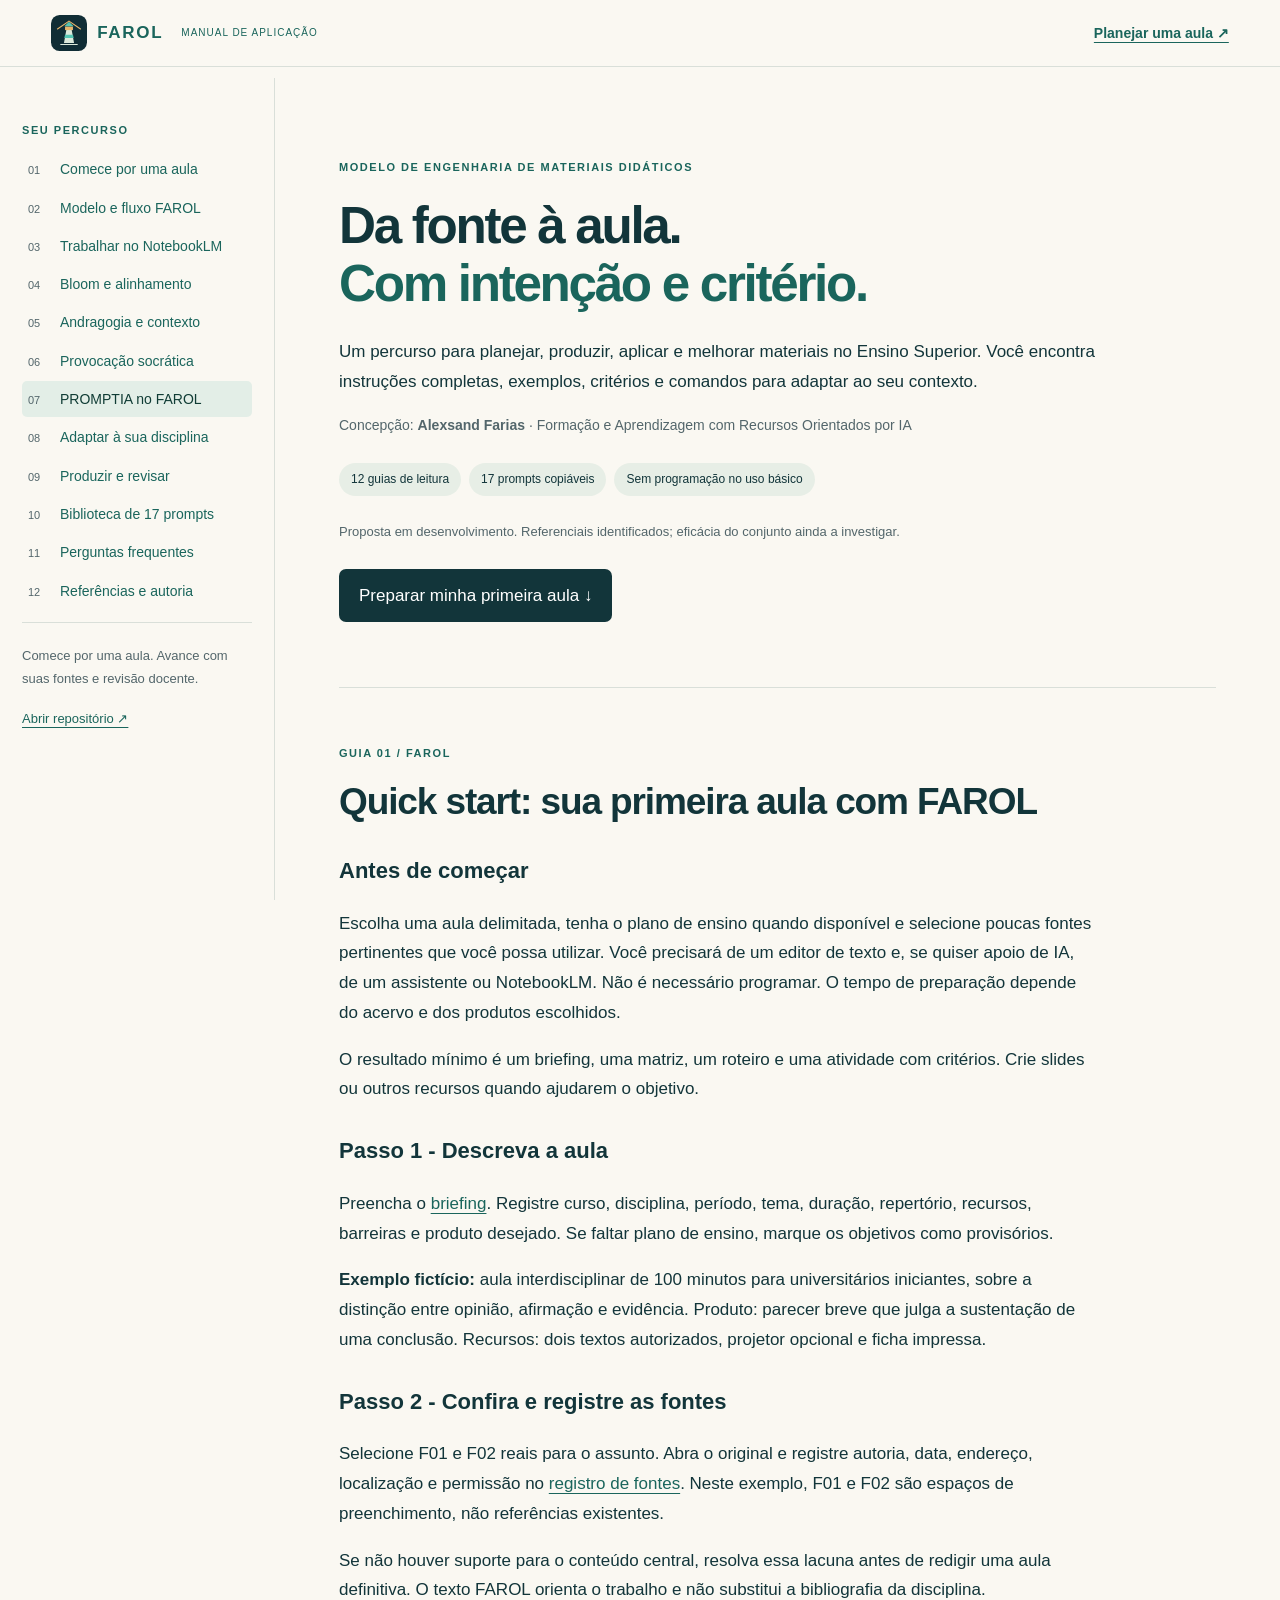
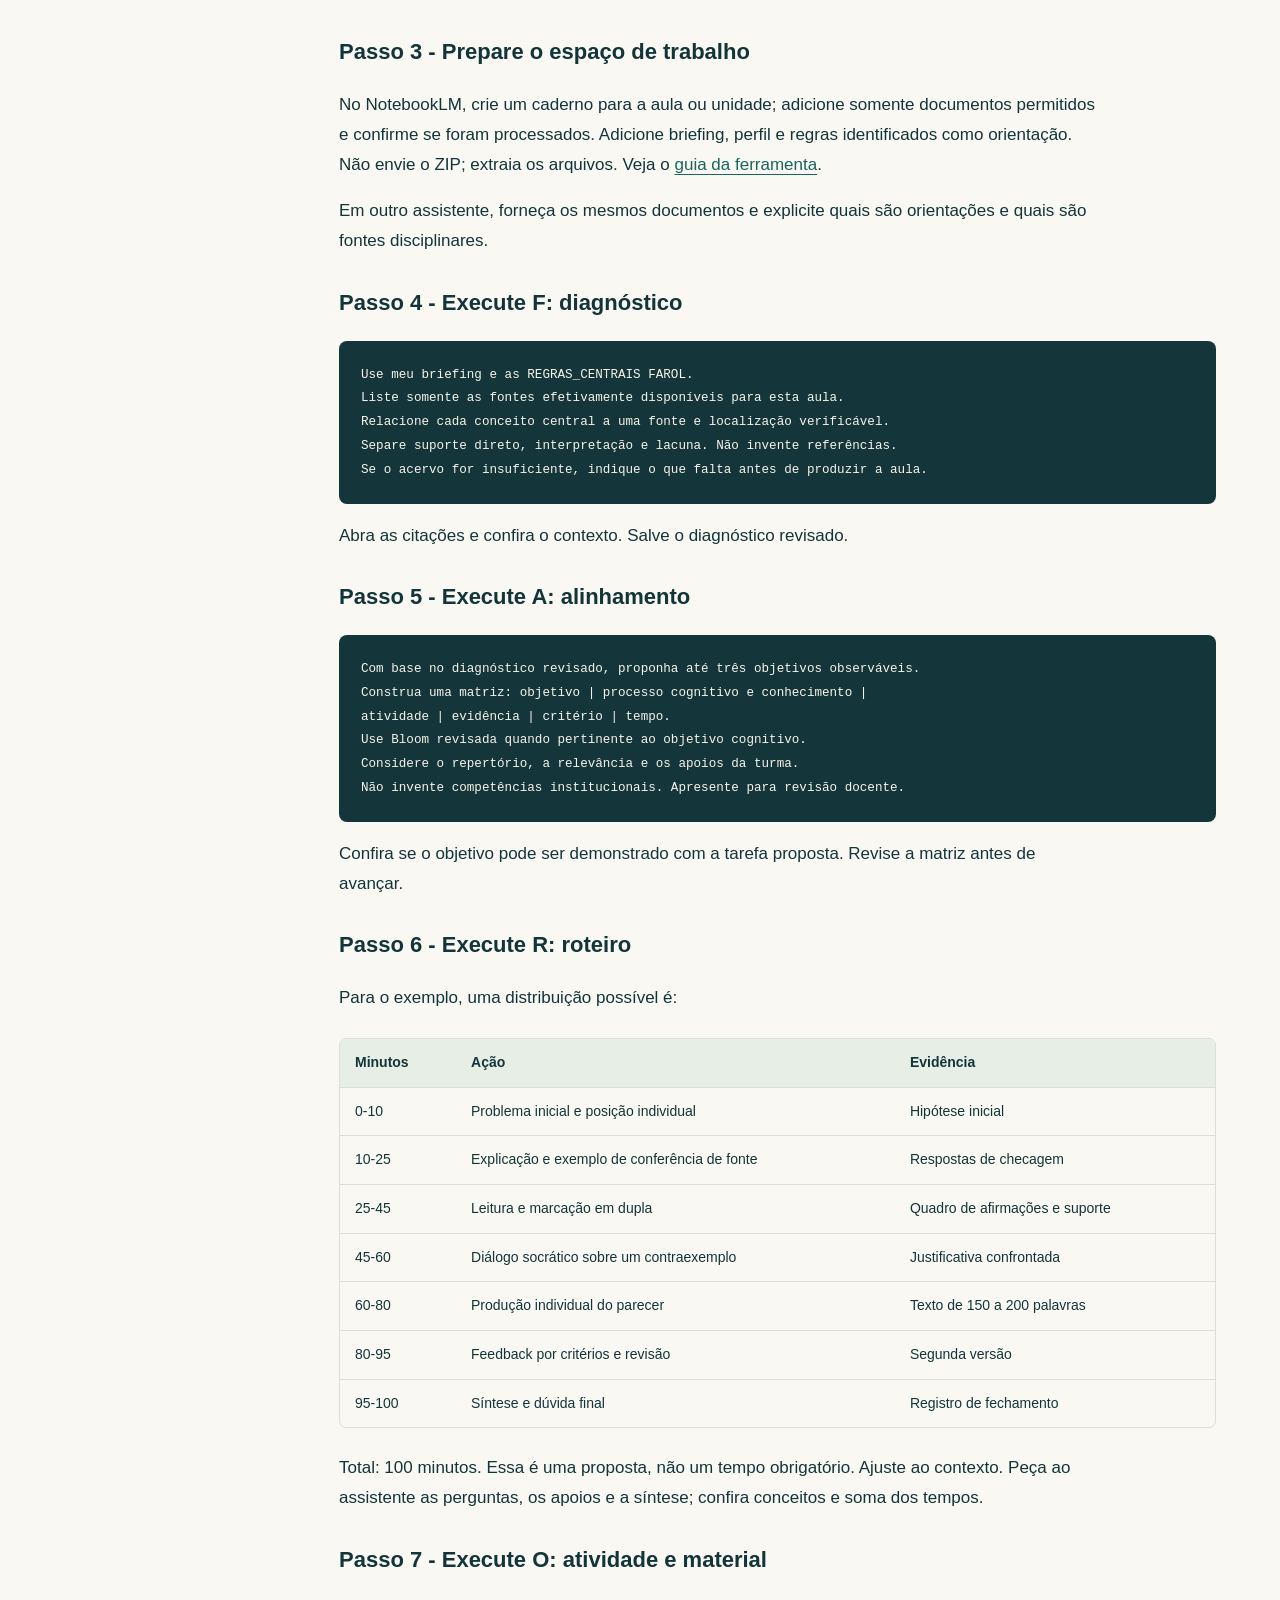
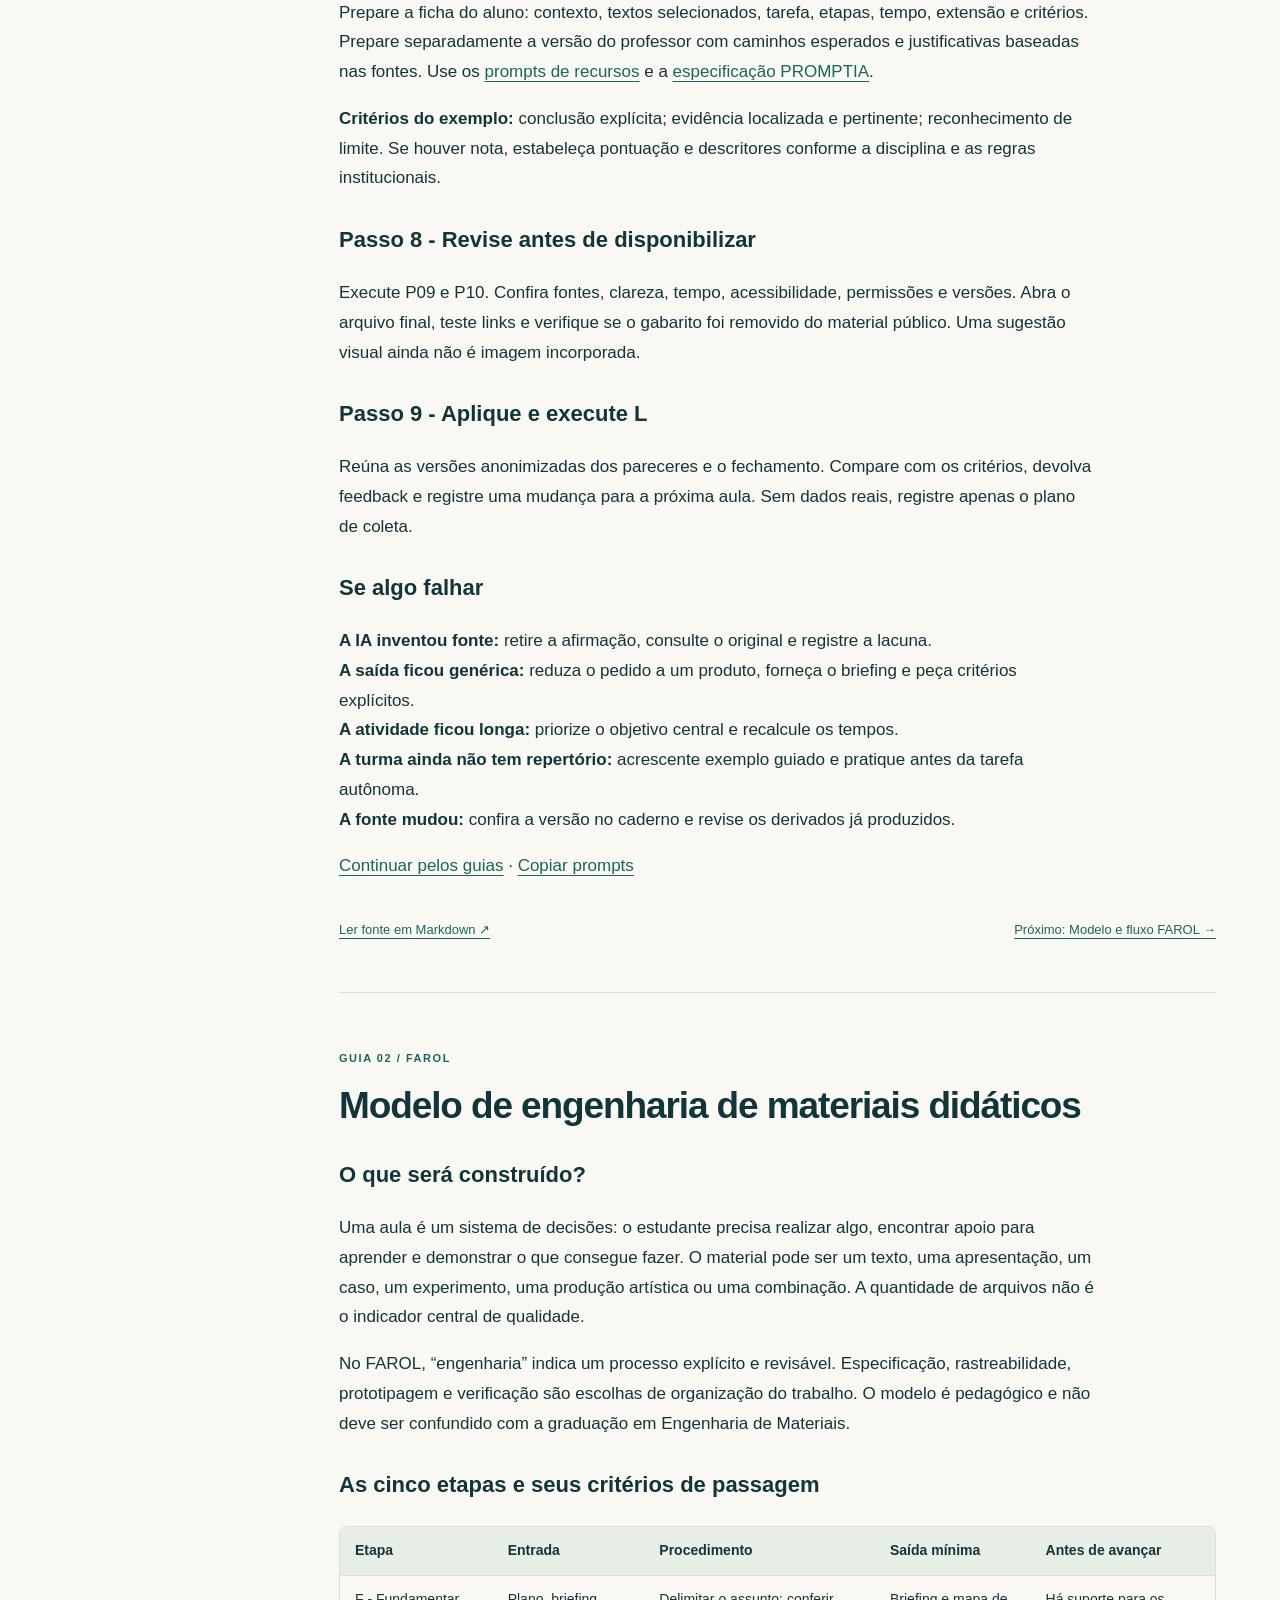
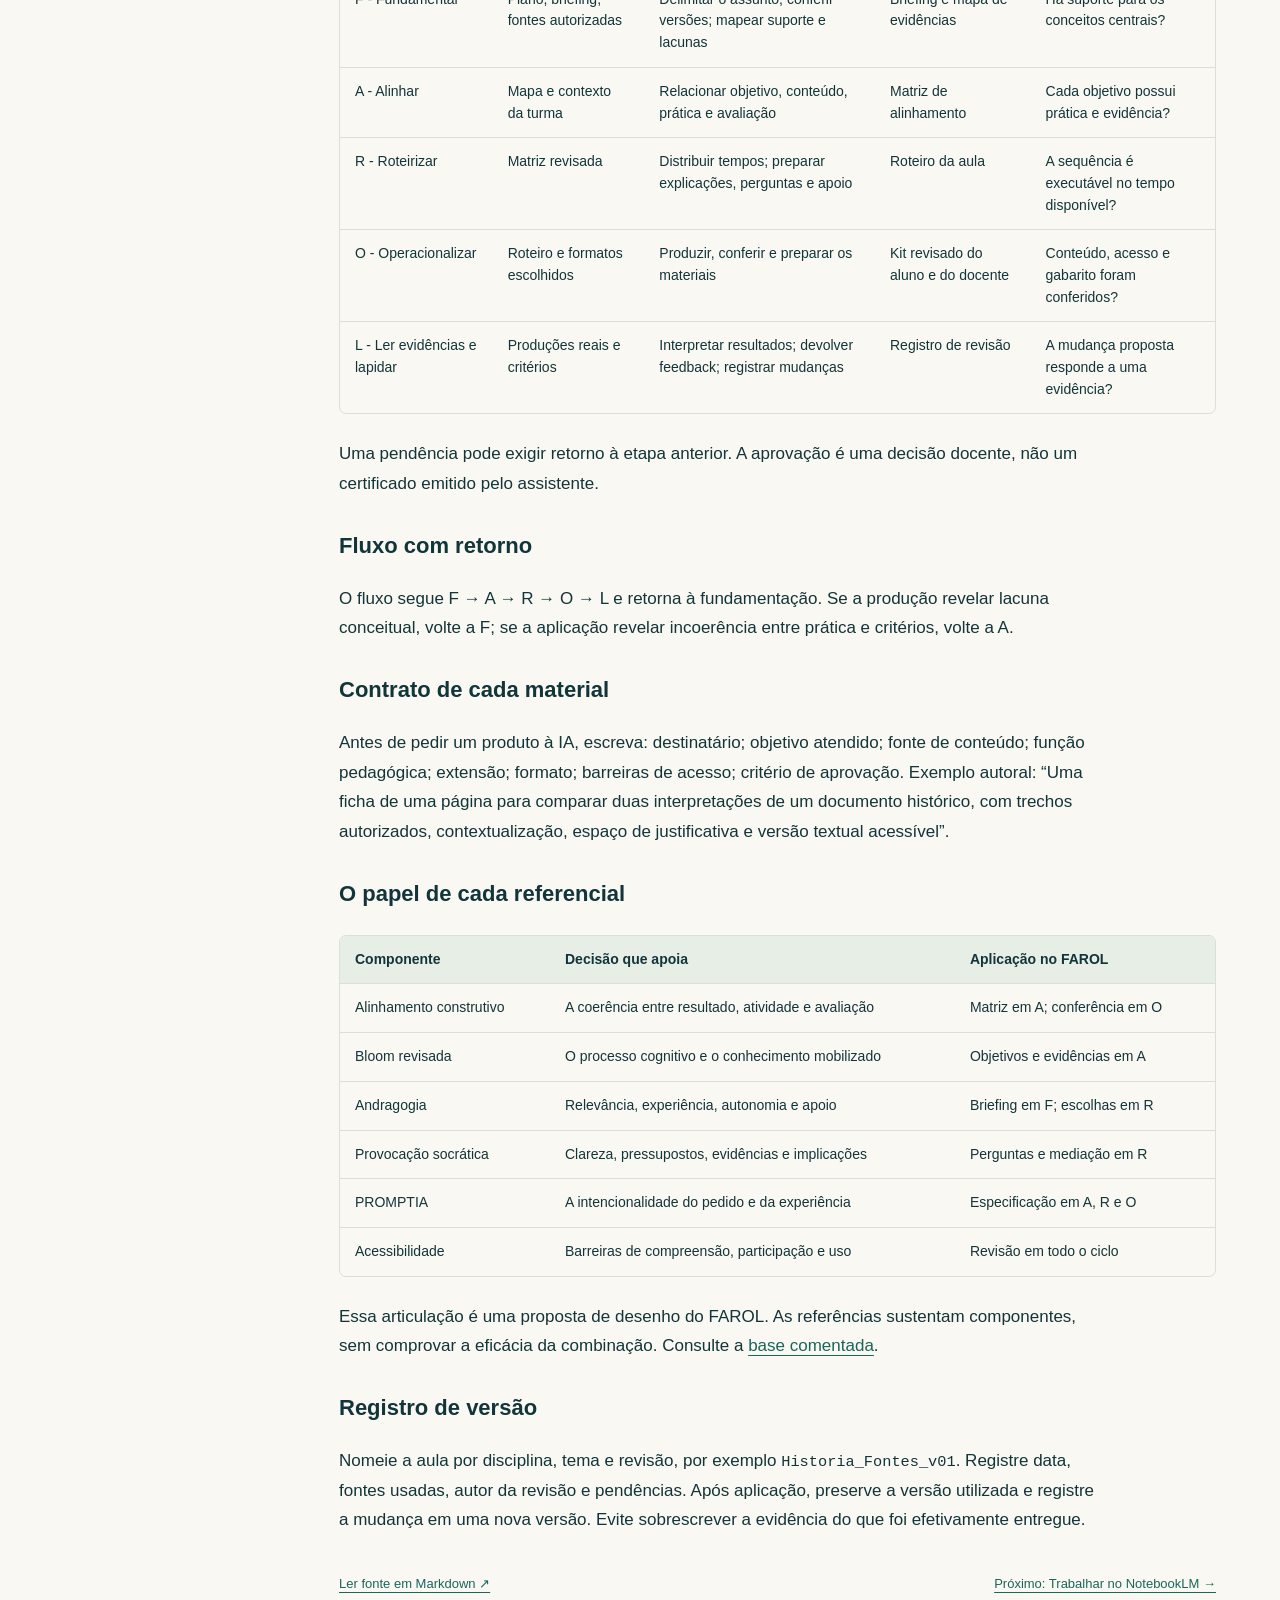
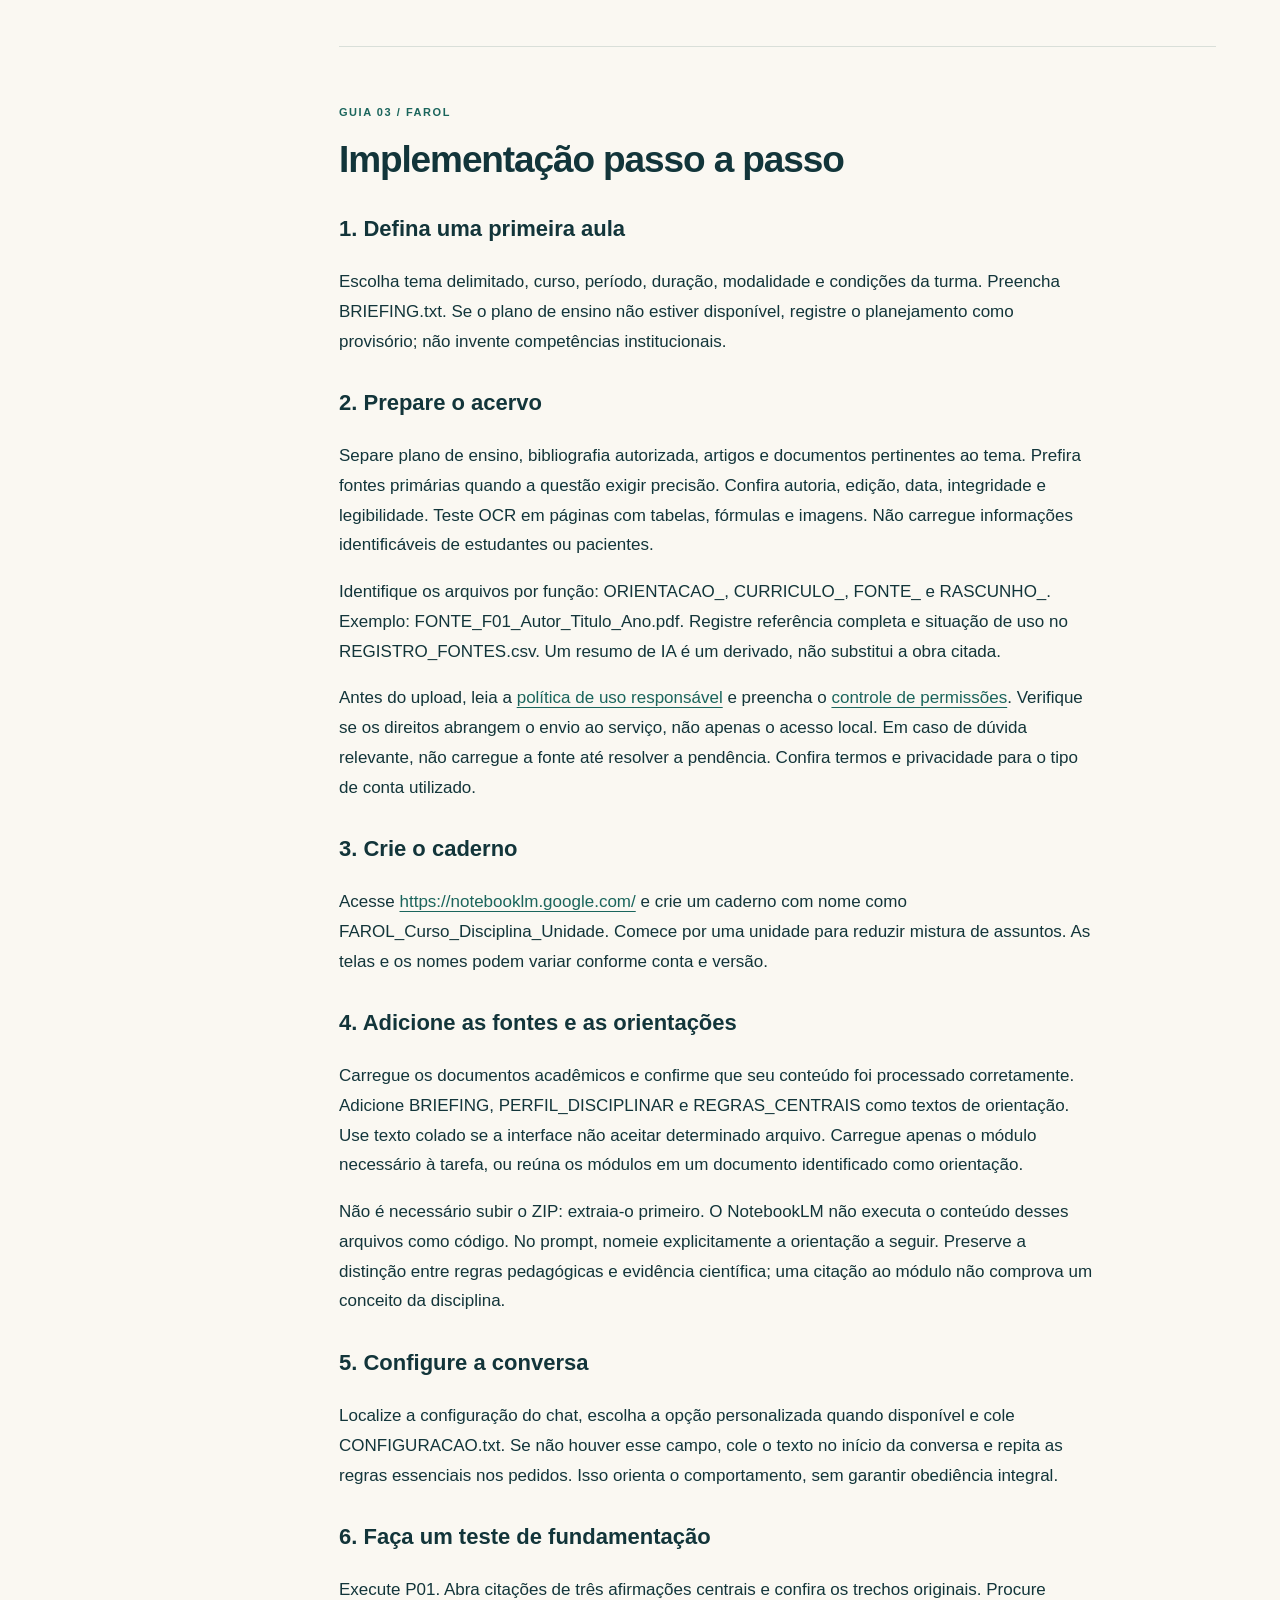
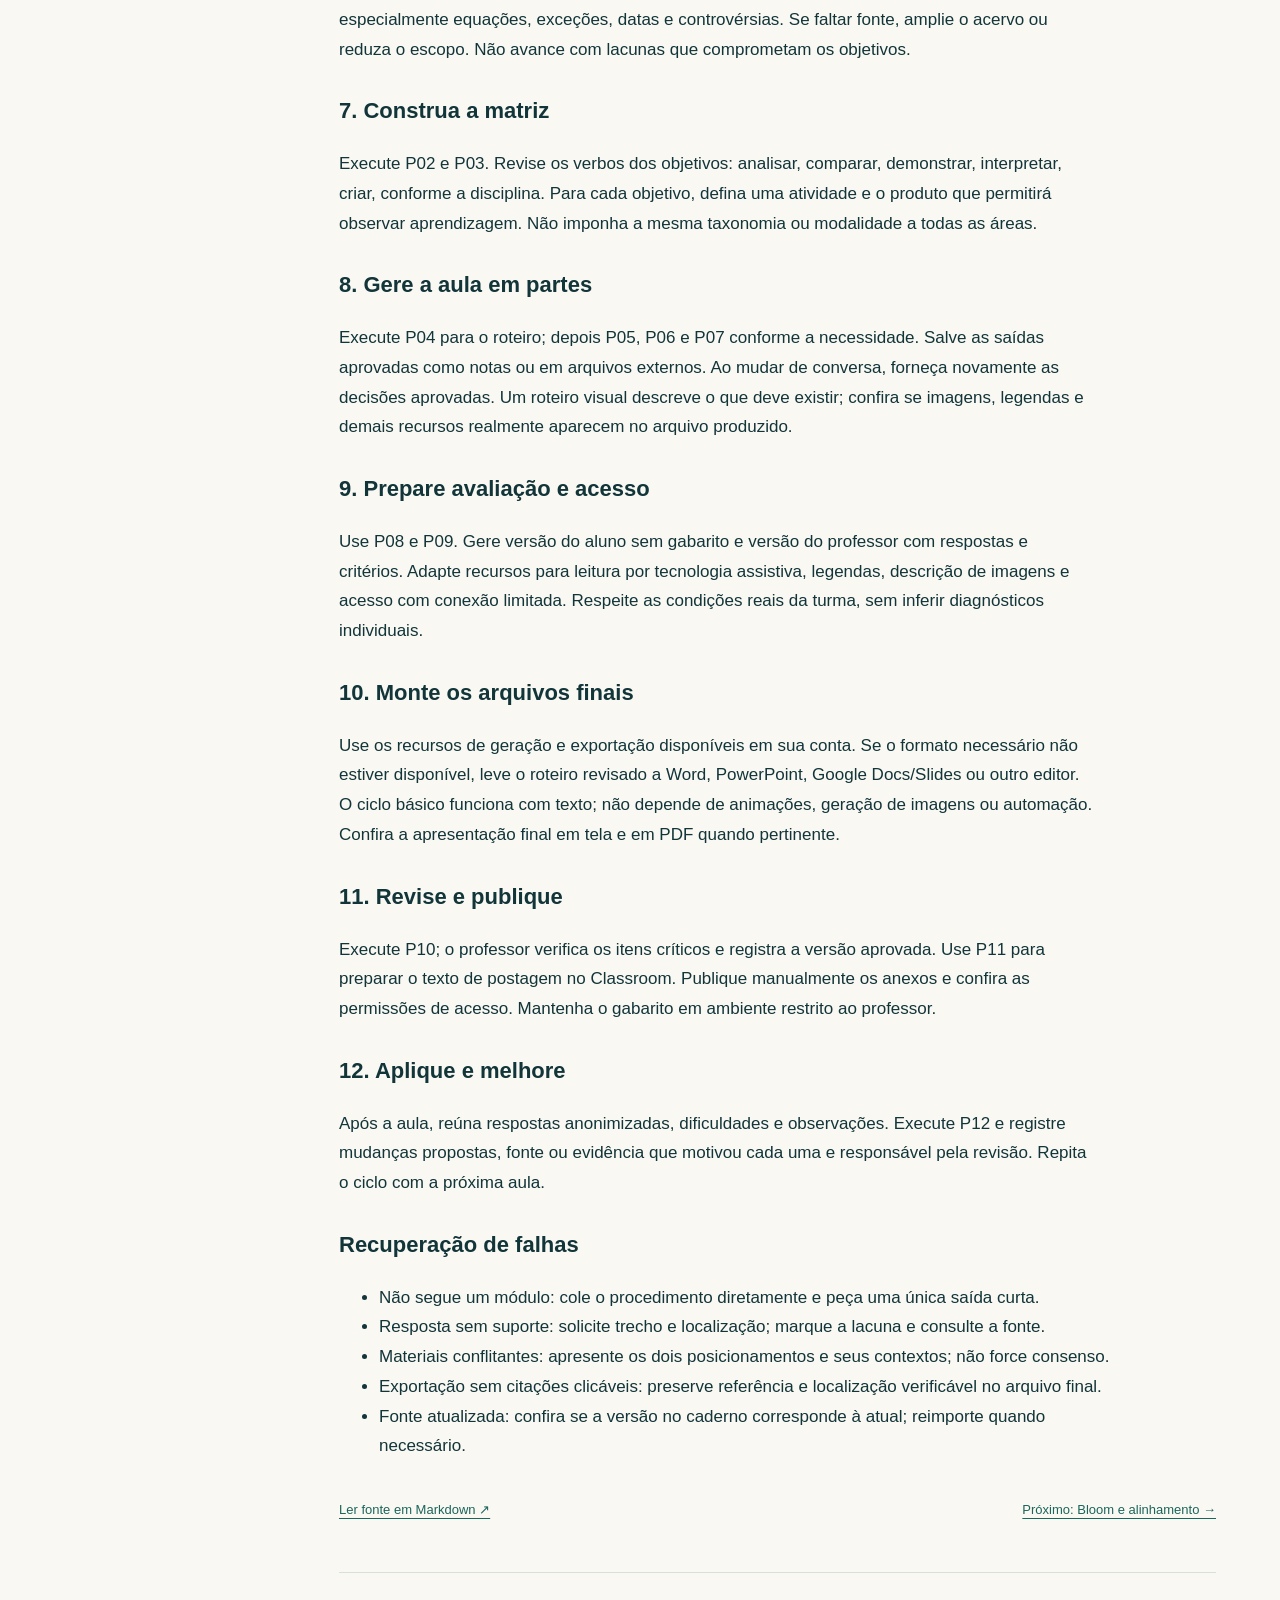
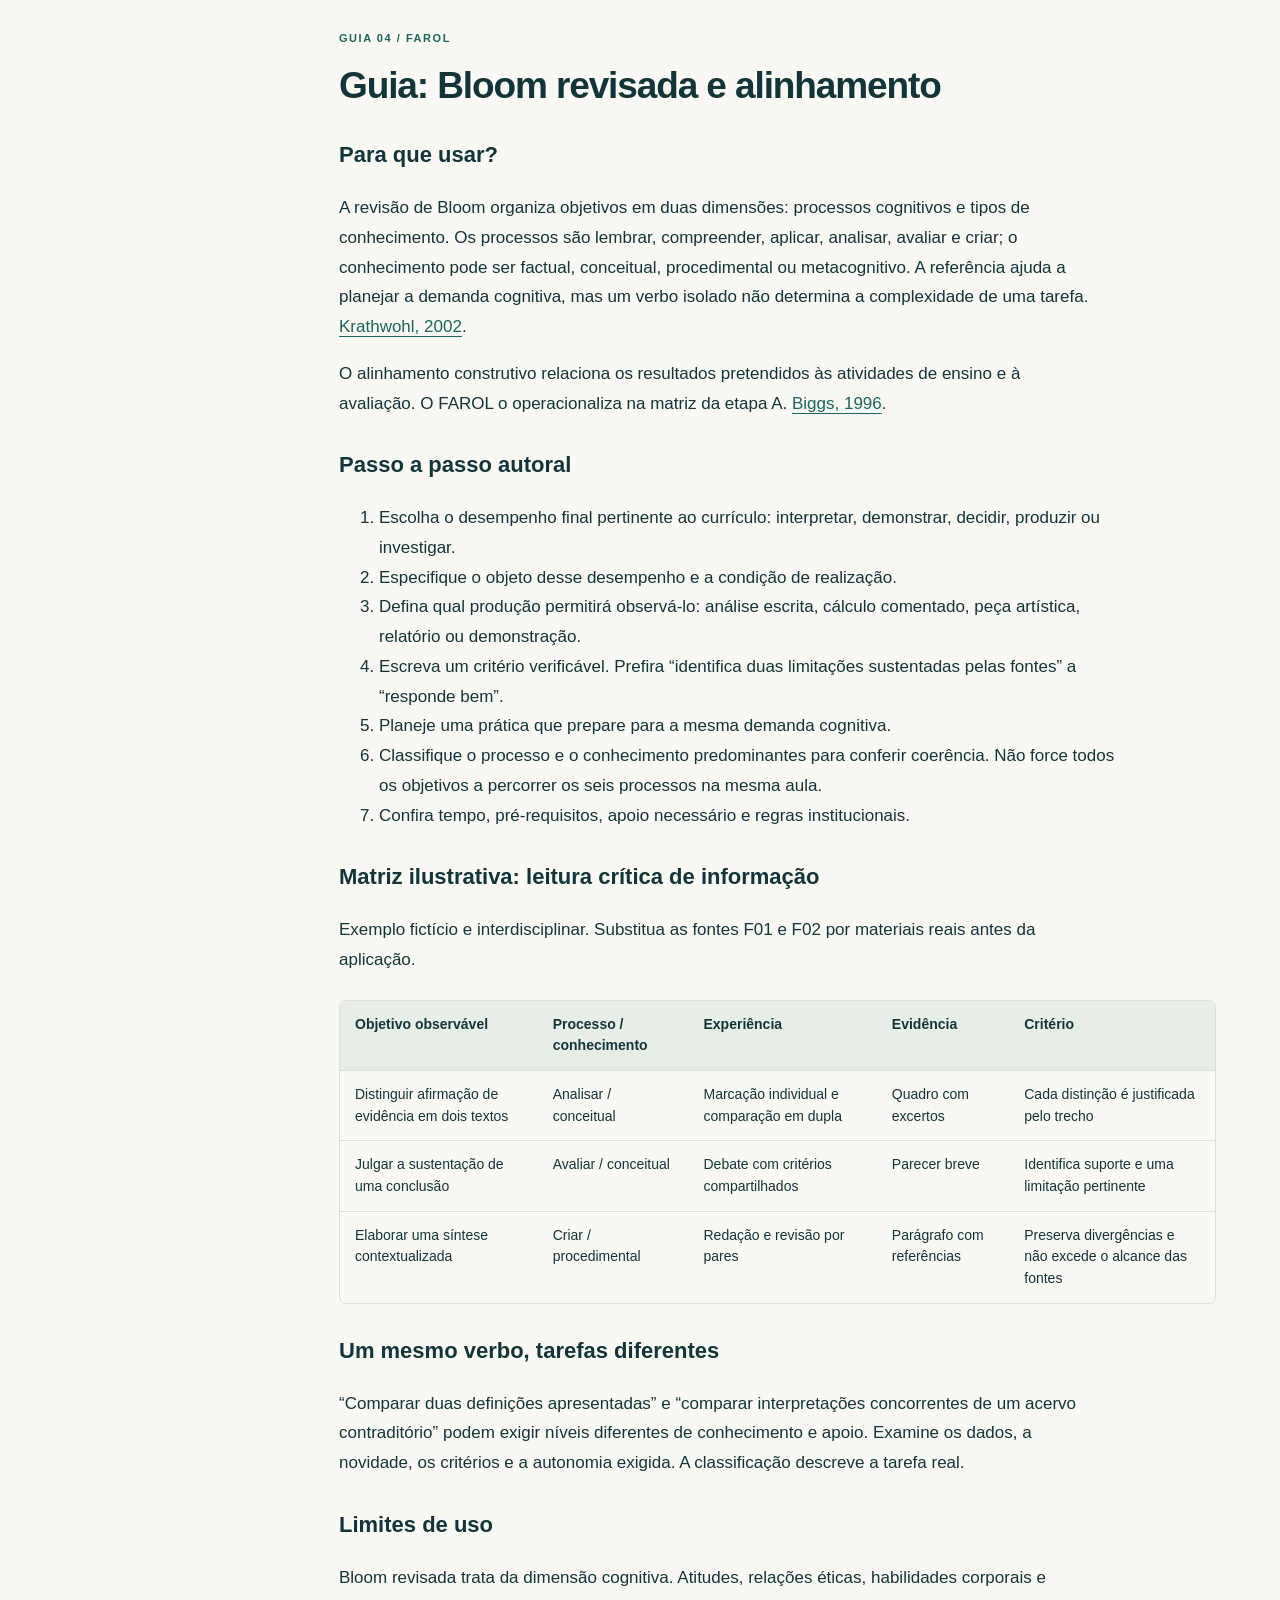
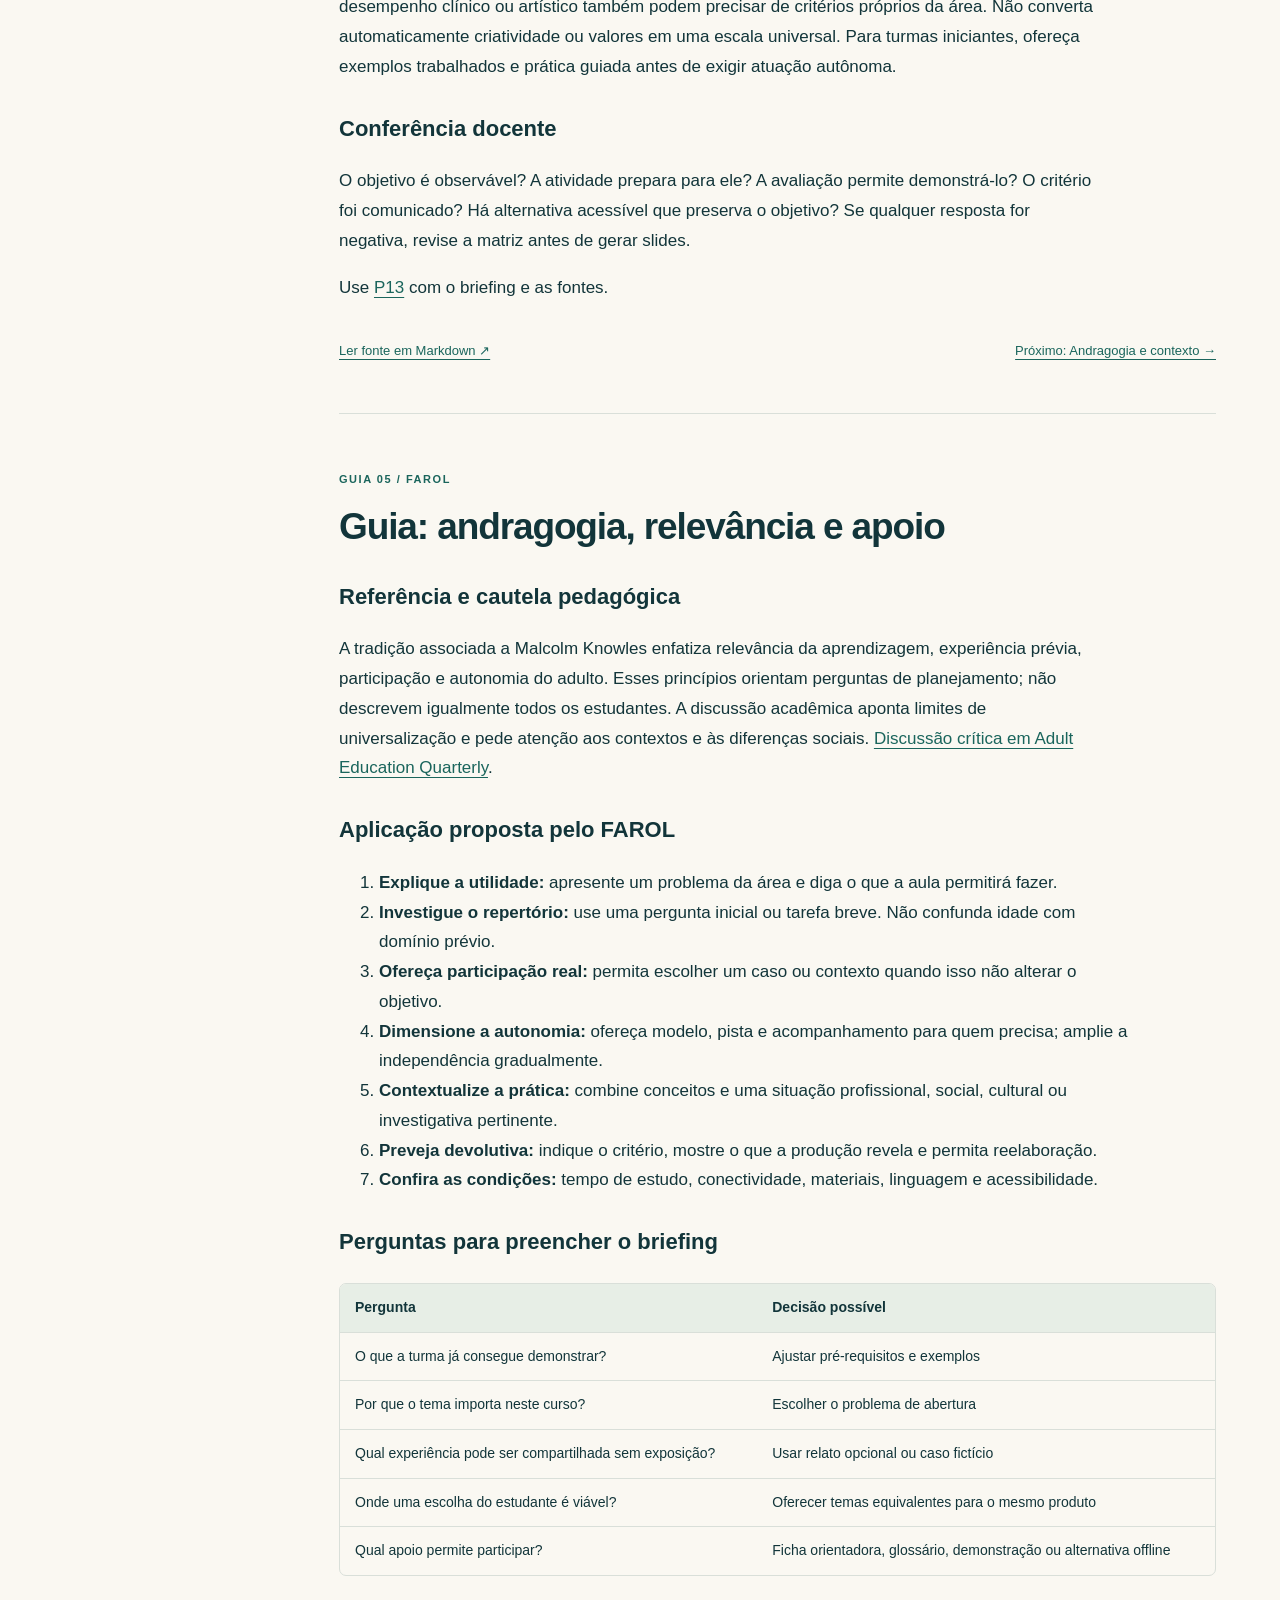
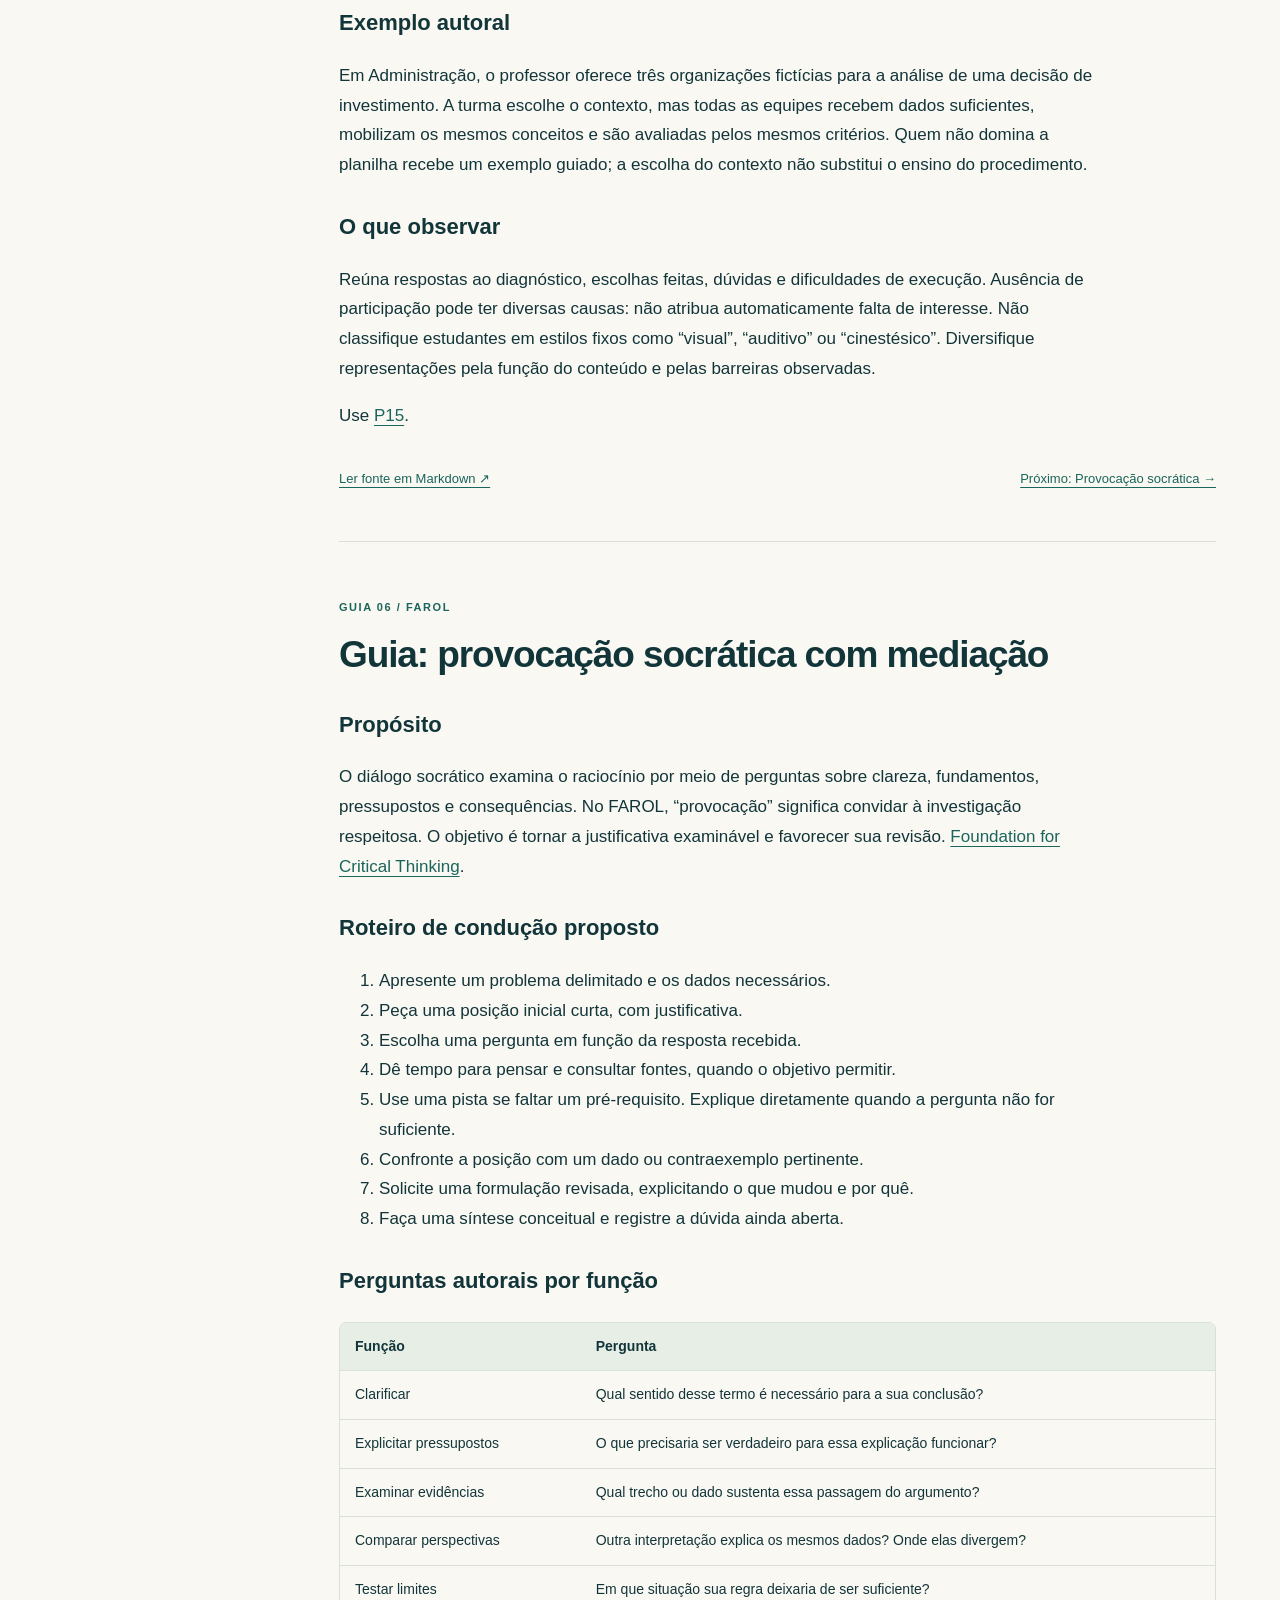
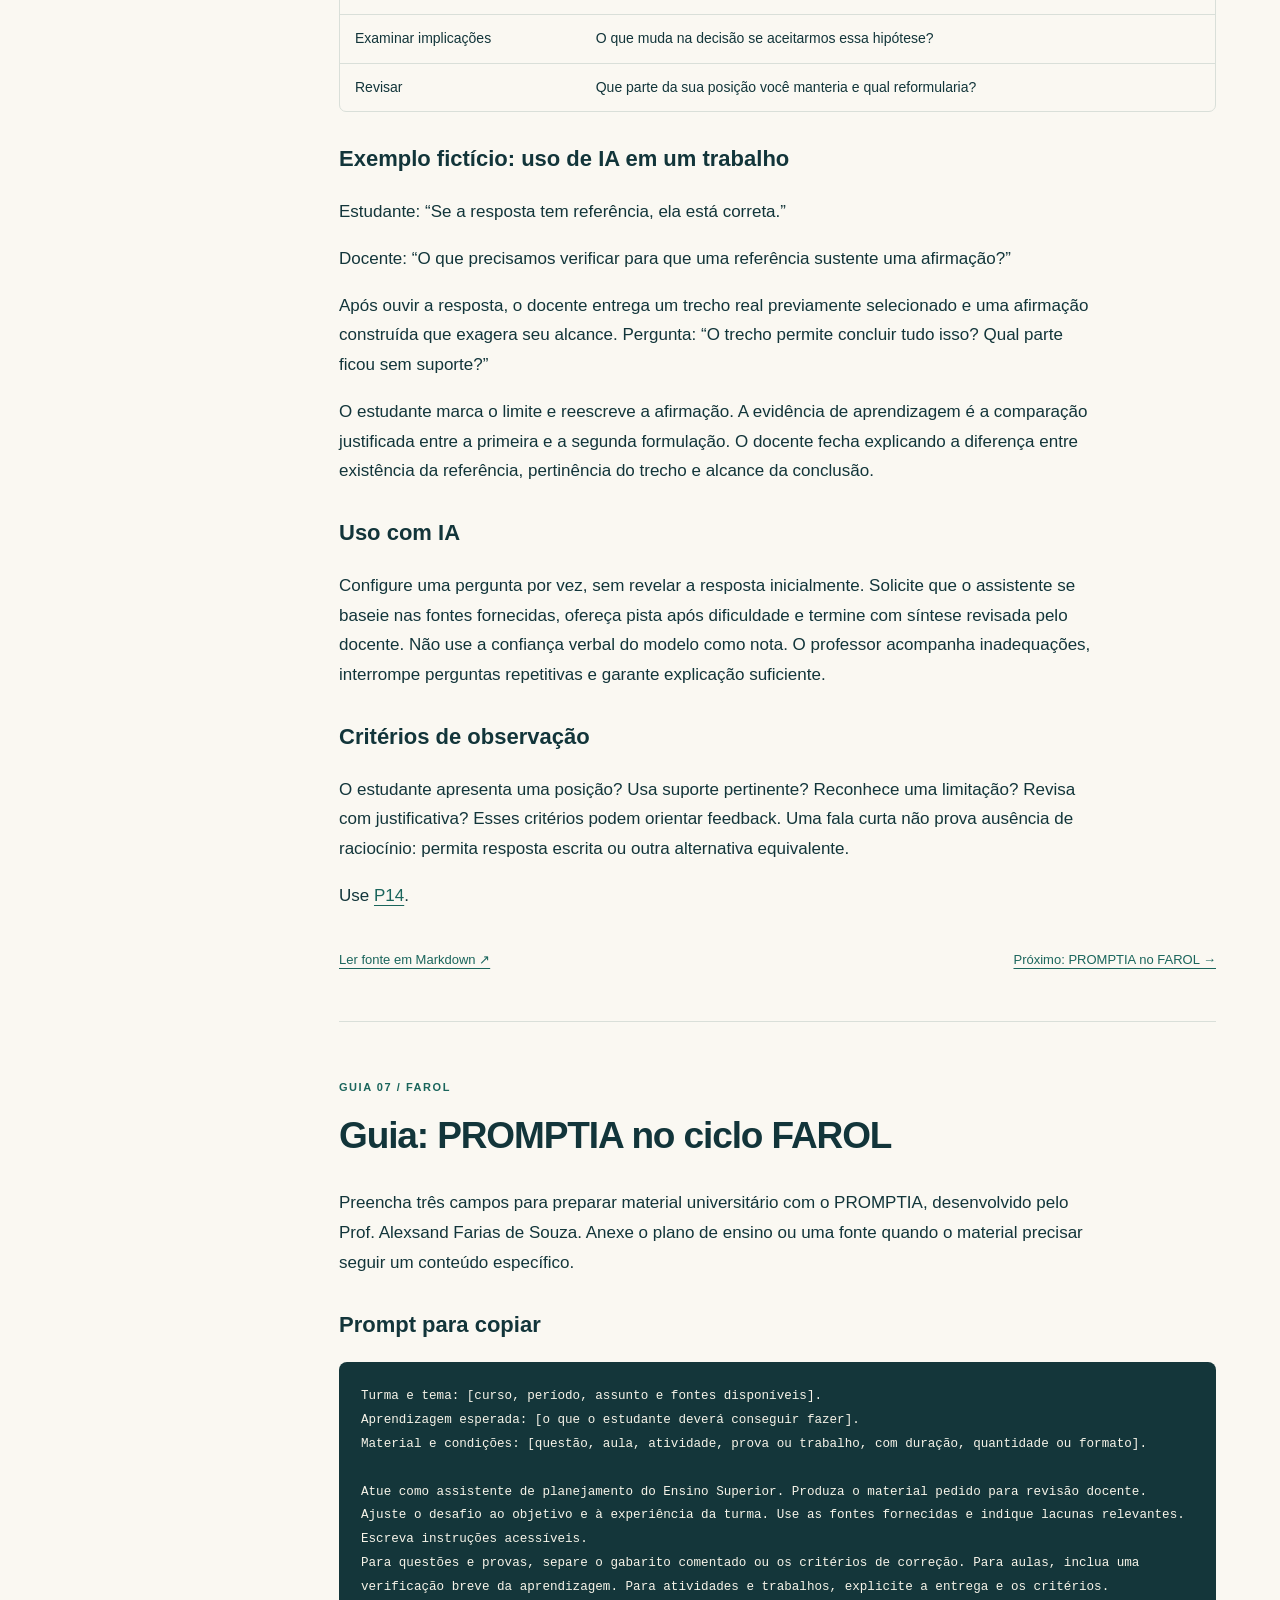
==== docs/site/manual.html @ 40157d7a "Integra o PROMPTIA em três campos ao guia, ao manual e à biblioteca FAROL" ====
<!doctype html>
<html lang="pt-BR"><head><meta charset="utf-8"><meta name="viewport" content="width=device-width,initial-scale=1"><title>Manual FAROL | Da fonte à aula</title><meta name="description" content="Aprenda a criar aulas com o FAROL: início rápido, Bloom, andragogia, diálogo socrático, PROMPTIA, 17 prompts e FAQ."><link rel="icon" href="favicon.svg"><link rel="stylesheet" href="manual.css?v=0.5.0"><script src="manual.js?v=0.5.0" defer></script></head>
<body id="topo"><a class="skip" href="#manual-conteudo">Pular para os guias</a><header class="manual-header"><a href="index.html" class="wordmark"><img src="favicon.svg" width="36" height="36" alt="">FAROL <small>MANUAL DE APLICAÇÃO</small></a><a href="index.html#planejar">Planejar uma aula ↗</a></header>
<div class="manual-shell"><aside><p class="eyebrow">SEU PERCURSO</p><nav aria-label="Guias do manual"><a href="#comece"><span>01</span>Comece por uma aula</a><a href="#modelo"><span>02</span>Modelo e fluxo FAROL</a><a href="#fontes"><span>03</span>Trabalhar no NotebookLM</a><a href="#bloom"><span>04</span>Bloom e alinhamento</a><a href="#adultos"><span>05</span>Andragogia e contexto</a><a href="#socratico"><span>06</span>Provocação socrática</a><a href="#promptia"><span>07</span>PROMPTIA no FAROL</a><a href="#areas"><span>08</span>Adaptar à sua disciplina</a><a href="#producao"><span>09</span>Produzir e revisar</a><a href="#prompts"><span>10</span>Biblioteca de 17 prompts</a><a href="#faq"><span>11</span>Perguntas frequentes</a><a href="#referencias"><span>12</span>Referências e autoria</a></nav><p class="aside-note">Comece por uma aula. Avance com suas fontes e revisão docente.</p><a href="https://github.com/alexsandsouza/metodofarol">Abrir repositório ↗</a></aside><main id="manual-conteudo"><div class="manual-hero"><p class="eyebrow">MODELO DE ENGENHARIA DE MATERIAIS DIDÁTICOS</p><h1>Da fonte à aula.<br><em>Com intenção e critério.</em></h1><p>Um percurso para planejar, produzir, aplicar e melhorar materiais no Ensino Superior. Você encontra instruções completas, exemplos, critérios e comandos para adaptar ao seu contexto.</p><p class="author">Concepção: <strong>Alexsand Farias</strong> · Formação e Aprendizagem com Recursos Orientados por IA</p><div class="hero-tags"><span>12 guias de leitura</span><span>17 prompts copiáveis</span><span>Sem programação no uso básico</span></div><p class="development">Proposta em desenvolvimento. Referenciais identificados; eficácia do conjunto ainda a investigar.</p><a class="primary" href="#comece">Preparar minha primeira aula ↓</a></div><section id="comece" class="chapter" aria-label="Comece por uma aula"><p class="chapter-number">GUIA 01 / FAROL</p><h2>Quick start: sua primeira aula com FAROL</h2>
<h3>Antes de começar</h3>
<p>Escolha uma aula delimitada, tenha o plano de ensino quando disponível e selecione poucas fontes pertinentes que você possa utilizar. Você precisará de um editor de texto e, se quiser apoio de IA, de um assistente ou NotebookLM. Não é necessário programar. O tempo de preparação depende do acervo e dos produtos escolhidos.</p>
<p>O resultado mínimo é um briefing, uma matriz, um roteiro e uma atividade com critérios. Crie slides ou outros recursos quando ajudarem o objetivo.</p>
<h3>Passo 1 - Descreva a aula</h3>
<p>Preencha o <a href="https://github.com/alexsandsouza/metodofarol/blob/main/modelos/BRIEFING.txt">briefing</a>. Registre curso, disciplina, período, tema, duração, repertório, recursos, barreiras e produto desejado. Se faltar plano de ensino, marque os objetivos como provisórios.</p>
<p><strong>Exemplo fictício:</strong> aula interdisciplinar de 100 minutos para universitários iniciantes, sobre a distinção entre opinião, afirmação e evidência. Produto: parecer breve que julga a sustentação de uma conclusão. Recursos: dois textos autorizados, projetor opcional e ficha impressa.</p>
<h3>Passo 2 - Confira e registre as fontes</h3>
<p>Selecione F01 e F02 reais para o assunto. Abra o original e registre autoria, data, endereço, localização e permissão no <a href="https://github.com/alexsandsouza/metodofarol/blob/main/modelos/REGISTRO_FONTES.csv">registro de fontes</a>. Neste exemplo, F01 e F02 são espaços de preenchimento, não referências existentes.</p>
<p>Se não houver suporte para o conteúdo central, resolva essa lacuna antes de redigir uma aula definitiva. O texto FAROL orienta o trabalho e não substitui a bibliografia da disciplina.</p>
<h3>Passo 3 - Prepare o espaço de trabalho</h3>
<p>No NotebookLM, crie um caderno para a aula ou unidade; adicione somente documentos permitidos e confirme se foram processados. Adicione briefing, perfil e regras identificados como orientação. Não envie o ZIP; extraia os arquivos. Veja o <a href="#fontes">guia da ferramenta</a>.</p>
<p>Em outro assistente, forneça os mesmos documentos e explicite quais são orientações e quais são fontes disciplinares.</p>
<h3>Passo 4 - Execute F: diagnóstico</h3>
<pre><code class="language-text">Use meu briefing e as REGRAS_CENTRAIS FAROL.
Liste somente as fontes efetivamente disponíveis para esta aula.
Relacione cada conceito central a uma fonte e localização verificável.
Separe suporte direto, interpretação e lacuna. Não invente referências.
Se o acervo for insuficiente, indique o que falta antes de produzir a aula.
</code></pre>
<p>Abra as citações e confira o contexto. Salve o diagnóstico revisado.</p>
<h3>Passo 5 - Execute A: alinhamento</h3>
<pre><code class="language-text">Com base no diagnóstico revisado, proponha até três objetivos observáveis.
Construa uma matriz: objetivo | processo cognitivo e conhecimento |
atividade | evidência | critério | tempo.
Use Bloom revisada quando pertinente ao objetivo cognitivo.
Considere o repertório, a relevância e os apoios da turma.
Não invente competências institucionais. Apresente para revisão docente.
</code></pre>
<p>Confira se o objetivo pode ser demonstrado com a tarefa proposta. Revise a matriz antes de avançar.</p>
<h3>Passo 6 - Execute R: roteiro</h3>
<p>Para o exemplo, uma distribuição possível é:</p>
<div class="table-scroll"><table>
<thead>
<tr>
<th>Minutos</th>
<th>Ação</th>
<th>Evidência</th>
</tr>
</thead>
<tbody><tr>
<td>0-10</td>
<td>Problema inicial e posição individual</td>
<td>Hipótese inicial</td>
</tr>
<tr>
<td>10-25</td>
<td>Explicação e exemplo de conferência de fonte</td>
<td>Respostas de checagem</td>
</tr>
<tr>
<td>25-45</td>
<td>Leitura e marcação em dupla</td>
<td>Quadro de afirmações e suporte</td>
</tr>
<tr>
<td>45-60</td>
<td>Diálogo socrático sobre um contraexemplo</td>
<td>Justificativa confrontada</td>
</tr>
<tr>
<td>60-80</td>
<td>Produção individual do parecer</td>
<td>Texto de 150 a 200 palavras</td>
</tr>
<tr>
<td>80-95</td>
<td>Feedback por critérios e revisão</td>
<td>Segunda versão</td>
</tr>
<tr>
<td>95-100</td>
<td>Síntese e dúvida final</td>
<td>Registro de fechamento</td>
</tr>
</tbody></table></div>
<p>Total: 100 minutos. Essa é uma proposta, não um tempo obrigatório. Ajuste ao contexto. Peça ao assistente as perguntas, os apoios e a síntese; confira conceitos e soma dos tempos.</p>
<h3>Passo 7 - Execute O: atividade e material</h3>
<p>Prepare a ficha do aluno: contexto, textos selecionados, tarefa, etapas, tempo, extensão e critérios. Prepare separadamente a versão do professor com caminhos esperados e justificativas baseadas nas fontes. Use os <a href="#prompts">prompts de recursos</a> e a <a href="#promptia">especificação PROMPTIA</a>.</p>
<p><strong>Critérios do exemplo:</strong> conclusão explícita; evidência localizada e pertinente; reconhecimento de limite. Se houver nota, estabeleça pontuação e descritores conforme a disciplina e as regras institucionais.</p>
<h3>Passo 8 - Revise antes de disponibilizar</h3>
<p>Execute P09 e P10. Confira fontes, clareza, tempo, acessibilidade, permissões e versões. Abra o arquivo final, teste links e verifique se o gabarito foi removido do material público. Uma sugestão visual ainda não é imagem incorporada.</p>
<h3>Passo 9 - Aplique e execute L</h3>
<p>Reúna as versões anonimizadas dos pareceres e o fechamento. Compare com os critérios, devolva feedback e registre uma mudança para a próxima aula. Sem dados reais, registre apenas o plano de coleta.</p>
<h3>Se algo falhar</h3>
<p><strong>A IA inventou fonte:</strong> retire a afirmação, consulte o original e registre a lacuna.<br><strong>A saída ficou genérica:</strong> reduza o pedido a um produto, forneça o briefing e peça critérios explícitos.<br><strong>A atividade ficou longa:</strong> priorize o objetivo central e recalcule os tempos.<br><strong>A turma ainda não tem repertório:</strong> acrescente exemplo guiado e pratique antes da tarefa autônoma.<br><strong>A fonte mudou:</strong> confira a versão no caderno e revise os derivados já produzidos.</p>
<p><a href="https://github.com/alexsandsouza/metodofarol/blob/main/docs/README.md">Continuar pelos guias</a> · <a href="#prompts">Copiar prompts</a></p>
<div class="chapter-end"><a href="https://github.com/alexsandsouza/metodofarol/blob/main/docs/10-primeira-aula.md">Ler fonte em Markdown ↗</a><a href="#modelo">Próximo: Modelo e fluxo FAROL →</a></div></section><section id="modelo" class="chapter" aria-label="Modelo e fluxo FAROL"><p class="chapter-number">GUIA 02 / FAROL</p><h2>Modelo de engenharia de materiais didáticos</h2>
<h3>O que será construído?</h3>
<p>Uma aula é um sistema de decisões: o estudante precisa realizar algo, encontrar apoio para aprender e demonstrar o que consegue fazer. O material pode ser um texto, uma apresentação, um caso, um experimento, uma produção artística ou uma combinação. A quantidade de arquivos não é o indicador central de qualidade.</p>
<p>No FAROL, “engenharia” indica um processo explícito e revisável. Especificação, rastreabilidade, prototipagem e verificação são escolhas de organização do trabalho. O modelo é pedagógico e não deve ser confundido com a graduação em Engenharia de Materiais.</p>
<h3>As cinco etapas e seus critérios de passagem</h3>
<div class="table-scroll"><table>
<thead>
<tr>
<th>Etapa</th>
<th>Entrada</th>
<th>Procedimento</th>
<th>Saída mínima</th>
<th>Antes de avançar</th>
</tr>
</thead>
<tbody><tr>
<td>F - Fundamentar</td>
<td>Plano, briefing, fontes autorizadas</td>
<td>Delimitar o assunto; conferir versões; mapear suporte e lacunas</td>
<td>Briefing e mapa de evidências</td>
<td>Há suporte para os conceitos centrais?</td>
</tr>
<tr>
<td>A - Alinhar</td>
<td>Mapa e contexto da turma</td>
<td>Relacionar objetivo, conteúdo, prática e avaliação</td>
<td>Matriz de alinhamento</td>
<td>Cada objetivo possui prática e evidência?</td>
</tr>
<tr>
<td>R - Roteirizar</td>
<td>Matriz revisada</td>
<td>Distribuir tempos; preparar explicações, perguntas e apoio</td>
<td>Roteiro da aula</td>
<td>A sequência é executável no tempo disponível?</td>
</tr>
<tr>
<td>O - Operacionalizar</td>
<td>Roteiro e formatos escolhidos</td>
<td>Produzir, conferir e preparar os materiais</td>
<td>Kit revisado do aluno e do docente</td>
<td>Conteúdo, acesso e gabarito foram conferidos?</td>
</tr>
<tr>
<td>L - Ler evidências e lapidar</td>
<td>Produções reais e critérios</td>
<td>Interpretar resultados; devolver feedback; registrar mudanças</td>
<td>Registro de revisão</td>
<td>A mudança proposta responde a uma evidência?</td>
</tr>
</tbody></table></div>
<p>Uma pendência pode exigir retorno à etapa anterior. A aprovação é uma decisão docente, não um certificado emitido pelo assistente.</p>
<h3>Fluxo com retorno</h3>
<p>O fluxo segue F → A → R → O → L e retorna à fundamentação. Se a produção revelar lacuna conceitual, volte a F; se a aplicação revelar incoerência entre prática e critérios, volte a A.</p>
<h3>Contrato de cada material</h3>
<p>Antes de pedir um produto à IA, escreva: destinatário; objetivo atendido; fonte de conteúdo; função pedagógica; extensão; formato; barreiras de acesso; critério de aprovação. Exemplo autoral: “Uma ficha de uma página para comparar duas interpretações de um documento histórico, com trechos autorizados, contextualização, espaço de justificativa e versão textual acessível”.</p>
<h3>O papel de cada referencial</h3>
<div class="table-scroll"><table>
<thead>
<tr>
<th>Componente</th>
<th>Decisão que apoia</th>
<th>Aplicação no FAROL</th>
</tr>
</thead>
<tbody><tr>
<td>Alinhamento construtivo</td>
<td>A coerência entre resultado, atividade e avaliação</td>
<td>Matriz em A; conferência em O</td>
</tr>
<tr>
<td>Bloom revisada</td>
<td>O processo cognitivo e o conhecimento mobilizado</td>
<td>Objetivos e evidências em A</td>
</tr>
<tr>
<td>Andragogia</td>
<td>Relevância, experiência, autonomia e apoio</td>
<td>Briefing em F; escolhas em R</td>
</tr>
<tr>
<td>Provocação socrática</td>
<td>Clareza, pressupostos, evidências e implicações</td>
<td>Perguntas e mediação em R</td>
</tr>
<tr>
<td>PROMPTIA</td>
<td>A intencionalidade do pedido e da experiência</td>
<td>Especificação em A, R e O</td>
</tr>
<tr>
<td>Acessibilidade</td>
<td>Barreiras de compreensão, participação e uso</td>
<td>Revisão em todo o ciclo</td>
</tr>
</tbody></table></div>
<p>Essa articulação é uma proposta de desenho do FAROL. As referências sustentam componentes, sem comprovar a eficácia da combinação. Consulte a <a href="#referencias">base comentada</a>.</p>
<h3>Registro de versão</h3>
<p>Nomeie a aula por disciplina, tema e revisão, por exemplo <code>Historia_Fontes_v01</code>. Registre data, fontes usadas, autor da revisão e pendências. Após aplicação, preserve a versão utilizada e registre a mudança em uma nova versão. Evite sobrescrever a evidência do que foi efetivamente entregue.</p>
<div class="chapter-end"><a href="https://github.com/alexsandsouza/metodofarol/blob/main/docs/12-engenharia-didatica.md">Ler fonte em Markdown ↗</a><a href="#fontes">Próximo: Trabalhar no NotebookLM →</a></div></section><section id="fontes" class="chapter" aria-label="Trabalhar no NotebookLM"><p class="chapter-number">GUIA 03 / FAROL</p><h2>Implementação passo a passo</h2>
<h3>1. Defina uma primeira aula</h3>
<p>Escolha tema delimitado, curso, período, duração, modalidade e condições da turma. Preencha BRIEFING.txt. Se o plano de ensino não estiver disponível, registre o planejamento como provisório; não invente competências institucionais.</p>
<h3>2. Prepare o acervo</h3>
<p>Separe plano de ensino, bibliografia autorizada, artigos e documentos pertinentes ao tema. Prefira fontes primárias quando a questão exigir precisão. Confira autoria, edição, data, integridade e legibilidade. Teste OCR em páginas com tabelas, fórmulas e imagens. Não carregue informações identificáveis de estudantes ou pacientes.</p>
<p>Identifique os arquivos por função: ORIENTACAO_, CURRICULO_, FONTE_ e RASCUNHO_. Exemplo: FONTE_F01_Autor_Titulo_Ano.pdf. Registre referência completa e situação de uso no REGISTRO_FONTES.csv. Um resumo de IA é um derivado, não substitui a obra citada.</p>
<p>Antes do upload, leia a <a href="https://github.com/alexsandsouza/metodofarol/blob/main/USO_RESPONSAVEL.md">política de uso responsável</a> e preencha o <a href="https://github.com/alexsandsouza/metodofarol/blob/main/modelos/CONTROLE_PERMISSOES.md">controle de permissões</a>. Verifique se os direitos abrangem o envio ao serviço, não apenas o acesso local. Em caso de dúvida relevante, não carregue a fonte até resolver a pendência. Confira termos e privacidade para o tipo de conta utilizado.</p>
<h3>3. Crie o caderno</h3>
<p>Acesse <a href="https://notebooklm.google.com/">https://notebooklm.google.com/</a> e crie um caderno com nome como FAROL_Curso_Disciplina_Unidade. Comece por uma unidade para reduzir mistura de assuntos. As telas e os nomes podem variar conforme conta e versão.</p>
<h3>4. Adicione as fontes e as orientações</h3>
<p>Carregue os documentos acadêmicos e confirme que seu conteúdo foi processado corretamente. Adicione BRIEFING, PERFIL_DISCIPLINAR e REGRAS_CENTRAIS como textos de orientação. Use texto colado se a interface não aceitar determinado arquivo. Carregue apenas o módulo necessário à tarefa, ou reúna os módulos em um documento identificado como orientação.</p>
<p>Não é necessário subir o ZIP: extraia-o primeiro. O NotebookLM não executa o conteúdo desses arquivos como código. No prompt, nomeie explicitamente a orientação a seguir. Preserve a distinção entre regras pedagógicas e evidência científica; uma citação ao módulo não comprova um conceito da disciplina.</p>
<h3>5. Configure a conversa</h3>
<p>Localize a configuração do chat, escolha a opção personalizada quando disponível e cole CONFIGURACAO.txt. Se não houver esse campo, cole o texto no início da conversa e repita as regras essenciais nos pedidos. Isso orienta o comportamento, sem garantir obediência integral.</p>
<h3>6. Faça um teste de fundamentação</h3>
<p>Execute P01. Abra citações de três afirmações centrais e confira os trechos originais. Procure especialmente equações, exceções, datas e controvérsias. Se faltar fonte, amplie o acervo ou reduza o escopo. Não avance com lacunas que comprometam os objetivos.</p>
<h3>7. Construa a matriz</h3>
<p>Execute P02 e P03. Revise os verbos dos objetivos: analisar, comparar, demonstrar, interpretar, criar, conforme a disciplina. Para cada objetivo, defina uma atividade e o produto que permitirá observar aprendizagem. Não imponha a mesma taxonomia ou modalidade a todas as áreas.</p>
<h3>8. Gere a aula em partes</h3>
<p>Execute P04 para o roteiro; depois P05, P06 e P07 conforme a necessidade. Salve as saídas aprovadas como notas ou em arquivos externos. Ao mudar de conversa, forneça novamente as decisões aprovadas. Um roteiro visual descreve o que deve existir; confira se imagens, legendas e demais recursos realmente aparecem no arquivo produzido.</p>
<h3>9. Prepare avaliação e acesso</h3>
<p>Use P08 e P09. Gere versão do aluno sem gabarito e versão do professor com respostas e critérios. Adapte recursos para leitura por tecnologia assistiva, legendas, descrição de imagens e acesso com conexão limitada. Respeite as condições reais da turma, sem inferir diagnósticos individuais.</p>
<h3>10. Monte os arquivos finais</h3>
<p>Use os recursos de geração e exportação disponíveis em sua conta. Se o formato necessário não estiver disponível, leve o roteiro revisado a Word, PowerPoint, Google Docs/Slides ou outro editor. O ciclo básico funciona com texto; não depende de animações, geração de imagens ou automação. Confira a apresentação final em tela e em PDF quando pertinente.</p>
<h3>11. Revise e publique</h3>
<p>Execute P10; o professor verifica os itens críticos e registra a versão aprovada. Use P11 para preparar o texto de postagem no Classroom. Publique manualmente os anexos e confira as permissões de acesso. Mantenha o gabarito em ambiente restrito ao professor.</p>
<h3>12. Aplique e melhore</h3>
<p>Após a aula, reúna respostas anonimizadas, dificuldades e observações. Execute P12 e registre mudanças propostas, fonte ou evidência que motivou cada uma e responsável pela revisão. Repita o ciclo com a próxima aula.</p>
<h3>Recuperação de falhas</h3>
<ul>
<li>Não segue um módulo: cole o procedimento diretamente e peça uma única saída curta.</li>
<li>Resposta sem suporte: solicite trecho e localização; marque a lacuna e consulte a fonte.</li>
<li>Materiais conflitantes: apresente os dois posicionamentos e seus contextos; não force consenso.</li>
<li>Exportação sem citações clicáveis: preserve referência e localização verificável no arquivo final.</li>
<li>Fonte atualizada: confira se a versão no caderno corresponde à atual; reimporte quando necessário.</li>
</ul>
<div class="chapter-end"><a href="https://github.com/alexsandsouza/metodofarol/blob/main/docs/02-usar-no-notebooklm.md">Ler fonte em Markdown ↗</a><a href="#bloom">Próximo: Bloom e alinhamento →</a></div></section><section id="bloom" class="chapter" aria-label="Bloom e alinhamento"><p class="chapter-number">GUIA 04 / FAROL</p><h2>Guia: Bloom revisada e alinhamento</h2>
<h3>Para que usar?</h3>
<p>A revisão de Bloom organiza objetivos em duas dimensões: processos cognitivos e tipos de conhecimento. Os processos são lembrar, compreender, aplicar, analisar, avaliar e criar; o conhecimento pode ser factual, conceitual, procedimental ou metacognitivo. A referência ajuda a planejar a demanda cognitiva, mas um verbo isolado não determina a complexidade de uma tarefa. <a href="https://doi.org/10.1207/s15430421tip4104_2">Krathwohl, 2002</a>.</p>
<p>O alinhamento construtivo relaciona os resultados pretendidos às atividades de ensino e à avaliação. O FAROL o operacionaliza na matriz da etapa A. <a href="https://doi.org/10.1007/BF00138871">Biggs, 1996</a>.</p>
<h3>Passo a passo autoral</h3>
<ol>
<li>Escolha o desempenho final pertinente ao currículo: interpretar, demonstrar, decidir, produzir ou investigar.</li>
<li>Especifique o objeto desse desempenho e a condição de realização.</li>
<li>Defina qual produção permitirá observá-lo: análise escrita, cálculo comentado, peça artística, relatório ou demonstração.</li>
<li>Escreva um critério verificável. Prefira “identifica duas limitações sustentadas pelas fontes” a “responde bem”.</li>
<li>Planeje uma prática que prepare para a mesma demanda cognitiva.</li>
<li>Classifique o processo e o conhecimento predominantes para conferir coerência. Não force todos os objetivos a percorrer os seis processos na mesma aula.</li>
<li>Confira tempo, pré-requisitos, apoio necessário e regras institucionais.</li>
</ol>
<h3>Matriz ilustrativa: leitura crítica de informação</h3>
<p>Exemplo fictício e interdisciplinar. Substitua as fontes F01 e F02 por materiais reais antes da aplicação.</p>
<div class="table-scroll"><table>
<thead>
<tr>
<th>Objetivo observável</th>
<th>Processo / conhecimento</th>
<th>Experiência</th>
<th>Evidência</th>
<th>Critério</th>
</tr>
</thead>
<tbody><tr>
<td>Distinguir afirmação de evidência em dois textos</td>
<td>Analisar / conceitual</td>
<td>Marcação individual e comparação em dupla</td>
<td>Quadro com excertos</td>
<td>Cada distinção é justificada pelo trecho</td>
</tr>
<tr>
<td>Julgar a sustentação de uma conclusão</td>
<td>Avaliar / conceitual</td>
<td>Debate com critérios compartilhados</td>
<td>Parecer breve</td>
<td>Identifica suporte e uma limitação pertinente</td>
</tr>
<tr>
<td>Elaborar uma síntese contextualizada</td>
<td>Criar / procedimental</td>
<td>Redação e revisão por pares</td>
<td>Parágrafo com referências</td>
<td>Preserva divergências e não excede o alcance das fontes</td>
</tr>
</tbody></table></div>
<h3>Um mesmo verbo, tarefas diferentes</h3>
<p>“Comparar duas definições apresentadas” e “comparar interpretações concorrentes de um acervo contraditório” podem exigir níveis diferentes de conhecimento e apoio. Examine os dados, a novidade, os critérios e a autonomia exigida. A classificação descreve a tarefa real.</p>
<h3>Limites de uso</h3>
<p>Bloom revisada trata da dimensão cognitiva. Atitudes, relações éticas, habilidades corporais e desempenho clínico ou artístico também podem precisar de critérios próprios da área. Não converta automaticamente criatividade ou valores em uma escala universal. Para turmas iniciantes, ofereça exemplos trabalhados e prática guiada antes de exigir atuação autônoma.</p>
<h3>Conferência docente</h3>
<p>O objetivo é observável? A atividade prepara para ele? A avaliação permite demonstrá-lo? O critério foi comunicado? Há alternativa acessível que preserva o objetivo? Se qualquer resposta for negativa, revise a matriz antes de gerar slides.</p>
<p>Use <a href="https://github.com/alexsandsouza/metodofarol/blob/main/prompts/P13-bloom-e-alinhamento.md">P13</a> com o briefing e as fontes.</p>
<div class="chapter-end"><a href="https://github.com/alexsandsouza/metodofarol/blob/main/docs/13-bloom-e-alinhamento.md">Ler fonte em Markdown ↗</a><a href="#adultos">Próximo: Andragogia e contexto →</a></div></section><section id="adultos" class="chapter" aria-label="Andragogia e contexto"><p class="chapter-number">GUIA 05 / FAROL</p><h2>Guia: andragogia, relevância e apoio</h2>
<h3>Referência e cautela pedagógica</h3>
<p>A tradição associada a Malcolm Knowles enfatiza relevância da aprendizagem, experiência prévia, participação e autonomia do adulto. Esses princípios orientam perguntas de planejamento; não descrevem igualmente todos os estudantes. A discussão acadêmica aponta limites de universalização e pede atenção aos contextos e às diferenças sociais. <a href="https://doi.org/10.1177/07417136211027879">Discussão crítica em Adult Education Quarterly</a>.</p>
<h3>Aplicação proposta pelo FAROL</h3>
<ol>
<li><strong>Explique a utilidade:</strong> apresente um problema da área e diga o que a aula permitirá fazer.</li>
<li><strong>Investigue o repertório:</strong> use uma pergunta inicial ou tarefa breve. Não confunda idade com domínio prévio.</li>
<li><strong>Ofereça participação real:</strong> permita escolher um caso ou contexto quando isso não alterar o objetivo.</li>
<li><strong>Dimensione a autonomia:</strong> ofereça modelo, pista e acompanhamento para quem precisa; amplie a independência gradualmente.</li>
<li><strong>Contextualize a prática:</strong> combine conceitos e uma situação profissional, social, cultural ou investigativa pertinente.</li>
<li><strong>Preveja devolutiva:</strong> indique o critério, mostre o que a produção revela e permita reelaboração.</li>
<li><strong>Confira as condições:</strong> tempo de estudo, conectividade, materiais, linguagem e acessibilidade.</li>
</ol>
<h3>Perguntas para preencher o briefing</h3>
<div class="table-scroll"><table>
<thead>
<tr>
<th>Pergunta</th>
<th>Decisão possível</th>
</tr>
</thead>
<tbody><tr>
<td>O que a turma já consegue demonstrar?</td>
<td>Ajustar pré-requisitos e exemplos</td>
</tr>
<tr>
<td>Por que o tema importa neste curso?</td>
<td>Escolher o problema de abertura</td>
</tr>
<tr>
<td>Qual experiência pode ser compartilhada sem exposição?</td>
<td>Usar relato opcional ou caso fictício</td>
</tr>
<tr>
<td>Onde uma escolha do estudante é viável?</td>
<td>Oferecer temas equivalentes para o mesmo produto</td>
</tr>
<tr>
<td>Qual apoio permite participar?</td>
<td>Ficha orientadora, glossário, demonstração ou alternativa offline</td>
</tr>
</tbody></table></div>
<h3>Exemplo autoral</h3>
<p>Em Administração, o professor oferece três organizações fictícias para a análise de uma decisão de investimento. A turma escolhe o contexto, mas todas as equipes recebem dados suficientes, mobilizam os mesmos conceitos e são avaliadas pelos mesmos critérios. Quem não domina a planilha recebe um exemplo guiado; a escolha do contexto não substitui o ensino do procedimento.</p>
<h3>O que observar</h3>
<p>Reúna respostas ao diagnóstico, escolhas feitas, dúvidas e dificuldades de execução. Ausência de participação pode ter diversas causas: não atribua automaticamente falta de interesse. Não classifique estudantes em estilos fixos como “visual”, “auditivo” ou “cinestésico”. Diversifique representações pela função do conteúdo e pelas barreiras observadas.</p>
<p>Use <a href="https://github.com/alexsandsouza/metodofarol/blob/main/prompts/P15-contextualizar-para-adultos.md">P15</a>.</p>
<div class="chapter-end"><a href="https://github.com/alexsandsouza/metodofarol/blob/main/docs/14-andragogia-e-contexto.md">Ler fonte em Markdown ↗</a><a href="#socratico">Próximo: Provocação socrática →</a></div></section><section id="socratico" class="chapter" aria-label="Provocação socrática"><p class="chapter-number">GUIA 06 / FAROL</p><h2>Guia: provocação socrática com mediação</h2>
<h3>Propósito</h3>
<p>O diálogo socrático examina o raciocínio por meio de perguntas sobre clareza, fundamentos, pressupostos e consequências. No FAROL, “provocação” significa convidar à investigação respeitosa. O objetivo é tornar a justificativa examinável e favorecer sua revisão. <a href="https://www.criticalthinking.org/pages/socratic-questioning/522">Foundation for Critical Thinking</a>.</p>
<h3>Roteiro de condução proposto</h3>
<ol>
<li>Apresente um problema delimitado e os dados necessários.</li>
<li>Peça uma posição inicial curta, com justificativa.</li>
<li>Escolha uma pergunta em função da resposta recebida.</li>
<li>Dê tempo para pensar e consultar fontes, quando o objetivo permitir.</li>
<li>Use uma pista se faltar um pré-requisito. Explique diretamente quando a pergunta não for suficiente.</li>
<li>Confronte a posição com um dado ou contraexemplo pertinente.</li>
<li>Solicite uma formulação revisada, explicitando o que mudou e por quê.</li>
<li>Faça uma síntese conceitual e registre a dúvida ainda aberta.</li>
</ol>
<h3>Perguntas autorais por função</h3>
<div class="table-scroll"><table>
<thead>
<tr>
<th>Função</th>
<th>Pergunta</th>
</tr>
</thead>
<tbody><tr>
<td>Clarificar</td>
<td>Qual sentido desse termo é necessário para a sua conclusão?</td>
</tr>
<tr>
<td>Explicitar pressupostos</td>
<td>O que precisaria ser verdadeiro para essa explicação funcionar?</td>
</tr>
<tr>
<td>Examinar evidências</td>
<td>Qual trecho ou dado sustenta essa passagem do argumento?</td>
</tr>
<tr>
<td>Comparar perspectivas</td>
<td>Outra interpretação explica os mesmos dados? Onde elas divergem?</td>
</tr>
<tr>
<td>Testar limites</td>
<td>Em que situação sua regra deixaria de ser suficiente?</td>
</tr>
<tr>
<td>Examinar implicações</td>
<td>O que muda na decisão se aceitarmos essa hipótese?</td>
</tr>
<tr>
<td>Revisar</td>
<td>Que parte da sua posição você manteria e qual reformularia?</td>
</tr>
</tbody></table></div>
<h3>Exemplo fictício: uso de IA em um trabalho</h3>
<p>Estudante: “Se a resposta tem referência, ela está correta.”</p>
<p>Docente: “O que precisamos verificar para que uma referência sustente uma afirmação?”</p>
<p>Após ouvir a resposta, o docente entrega um trecho real previamente selecionado e uma afirmação construída que exagera seu alcance. Pergunta: “O trecho permite concluir tudo isso? Qual parte ficou sem suporte?”</p>
<p>O estudante marca o limite e reescreve a afirmação. A evidência de aprendizagem é a comparação justificada entre a primeira e a segunda formulação. O docente fecha explicando a diferença entre existência da referência, pertinência do trecho e alcance da conclusão.</p>
<h3>Uso com IA</h3>
<p>Configure uma pergunta por vez, sem revelar a resposta inicialmente. Solicite que o assistente se baseie nas fontes fornecidas, ofereça pista após dificuldade e termine com síntese revisada pelo docente. Não use a confiança verbal do modelo como nota. O professor acompanha inadequações, interrompe perguntas repetitivas e garante explicação suficiente.</p>
<h3>Critérios de observação</h3>
<p>O estudante apresenta uma posição? Usa suporte pertinente? Reconhece uma limitação? Revisa com justificativa? Esses critérios podem orientar feedback. Uma fala curta não prova ausência de raciocínio: permita resposta escrita ou outra alternativa equivalente.</p>
<p>Use <a href="https://github.com/alexsandsouza/metodofarol/blob/main/prompts/P14-dialogo-socratico.md">P14</a>.</p>
<div class="chapter-end"><a href="https://github.com/alexsandsouza/metodofarol/blob/main/docs/15-provocacao-socratica.md">Ler fonte em Markdown ↗</a><a href="#promptia">Próximo: PROMPTIA no FAROL →</a></div></section><section id="promptia" class="chapter" aria-label="PROMPTIA no FAROL"><p class="chapter-number">GUIA 07 / FAROL</p><h2>Guia: PROMPTIA no ciclo FAROL</h2>
<p>Preencha três campos para preparar material universitário com o PROMPTIA, desenvolvido pelo Prof. Alexsand Farias de Souza. Anexe o plano de ensino ou uma fonte quando o material precisar seguir um conteúdo específico.</p><h3>Prompt para copiar</h3><pre><code>Turma e tema: [curso, período, assunto e fontes disponíveis].
Aprendizagem esperada: [o que o estudante deverá conseguir fazer].
Material e condições: [questão, aula, atividade, prova ou trabalho, com duração, quantidade ou formato].

Atue como assistente de planejamento do Ensino Superior. Produza o material pedido para revisão docente. Ajuste o desafio ao objetivo e à experiência da turma. Use as fontes fornecidas e indique lacunas relevantes. Escreva instruções acessíveis.
Para questões e provas, separe o gabarito comentado ou os critérios de correção. Para aulas, inclua uma verificação breve da aprendizagem. Para atividades e trabalhos, explicite a entrega e os critérios.</code></pre><button type="button" class="copy" data-copy="promptia-rapido">Copiar prompt de três campos</button><textarea class="copy-source" id="promptia-rapido" readonly aria-label="Prompt de três campos">Turma e tema: [curso, período, assunto e fontes disponíveis].
Aprendizagem esperada: [o que o estudante deverá conseguir fazer].
Material e condições: [questão, aula, atividade, prova ou trabalho, com duração, quantidade ou formato].

Atue como assistente de planejamento do Ensino Superior. Produza o material pedido para revisão docente. Ajuste o desafio ao objetivo e à experiência da turma. Use as fontes fornecidas e indique lacunas relevantes. Escreva instruções acessíveis.
Para questões e provas, separe o gabarito comentado ou os critérios de correção. Para aulas, inclua uma verificação breve da aprendizagem. Para atividades e trabalhos, explicite a entrega e os critérios.</textarea><h3>Exemplo preenchido</h3><pre><code>Turma e tema: Engenharia de Requisitos, 2º período. Requisitos funcionais e não funcionais.
Aprendizagem esperada: classificar requisitos e justificar casos ambíguos.
Material e condições: atividade em duplas de 20 minutos, com quatro requisitos de um sistema de agendamento e critérios de correção.</code></pre><h3>Fundamentos e integração ao FAROL</h3><p>P - Papel da IA · R - Resultado · O - Objetivo pedagógico · M - Materiais/contexto · P - Parâmetros/limites · T - Tarefa/formato · I - Inclusão · A - Avaliação/auditoria.</p><p>Use a Taxonomia de Bloom para ajustar a tarefa ao objetivo e a andragogia para relacionar o tema à experiência da turma. Na aprendizagem baseada em problemas (PBL), apresente um problema aberto antes da explicação e peça que os estudantes identifiquem o que precisam investigar. Use perguntas socráticas quando a turma precisar defender ou rever uma decisão, como “Que evidência faria você mudar de posição?”.</p><p>No FAROL, Fundamentar reúne contexto e fontes. Alinhar define objetivo e evidência. Roteirizar organiza a mediação. Operacionalizar produz e confere o material. Ler evidências e lapidar usa as respostas dos estudantes para revisar a próxima aula.</p><p>Antes de aplicar, confira se o conteúdo corresponde às fontes, se a tarefa exige a aprendizagem esperada e se cabe no tempo disponível.</p><div class="chapter-end"><a href="https://github.com/alexsandsouza/metodofarol/blob/main/docs/16-promptia-no-farol.md">Ler fonte em Markdown ↗</a><a href="#areas">Próximo: Adaptar à sua disciplina →</a></div></section><section id="areas" class="chapter" aria-label="Adaptar à sua disciplina"><p class="chapter-number">GUIA 08 / FAROL</p><h3>Criar um perfil disciplinar</h3>
<ol>
<li>Preencha o briefing com tema, curso, período e condições de prática.</li>
<li>Consulte um ou mais <a href="https://github.com/alexsandsouza/metodofarol/blob/main/perfis/README.md">perfis por área</a>.</li>
<li>Defina como essa disciplina constrói e critica conhecimento: demonstração, interpretação, observação, experimento, criação, análise normativa ou combinação pertinente.</li>
<li>Relacione objetivos ao plano de ensino real. Registre versão e trecho do plano.</li>
<li>Registre métodos, convenções de linguagem, notação, critérios de qualidade e limites no <a href="https://github.com/alexsandsouza/metodofarol/blob/main/modelos/PERFIL_DISCIPLINAR.txt">modelo</a>.</li>
<li>Construa glossário e mapa de conceitos com suporte nas fontes. Não transforme suposições sobre a área em fatos acadêmicos.</li>
<li>Teste o perfil em uma tarefa e ajuste as regras que não ajudarem o aluno a atingir o objetivo.</li>
</ol>
<p>Prompt de apoio:</p>
<blockquote>
<p>A partir do briefing e das fontes selecionadas, ajude a preencher o perfil disciplinar. Separe convenções sustentadas pelas fontes de sugestões didáticas. Não invente competências institucionais. Identifique o tipo de evidência esperado, os métodos pertinentes e os critérios para avaliar uma produção universitária neste tema.</p>
</blockquote>
<p>O perfil é um documento de orientação. Para criar uma skill instalável específica da disciplina, use o processo próprio da plataforma, valide seu comportamento e preserve fontes e versões. Não é necessário instalar uma skill por disciplina para aplicar o FAROL no NotebookLM.</p>
<div class="chapter-end"><a href="https://github.com/alexsandsouza/metodofarol/blob/main/docs/04-criar-perfil-disciplinar.md">Ler fonte em Markdown ↗</a><a href="#producao">Próximo: Produzir e revisar →</a></div></section><section id="producao" class="chapter" aria-label="Produzir e revisar"><p class="chapter-number">GUIA 09 / FAROL</p><h2>Guia: da especificação ao material pronto</h2>
<h3>1. Escolha o produto por sua função</h3>
<div class="table-scroll"><table>
<thead>
<tr>
<th>Necessidade de aprendizagem</th>
<th>Produto possível</th>
<th>Verificação</th>
</tr>
</thead>
<tbody><tr>
<td>Compreender uma relação espacial</td>
<td>Diagrama ou imagem anotada</td>
<td>Relação correta, legenda e descrição textual</td>
</tr>
<tr>
<td>Acompanhar um procedimento</td>
<td>Demonstração e ficha de execução</td>
<td>Passos reproduzíveis e dados suficientes</td>
</tr>
<tr>
<td>Examinar perspectivas</td>
<td>Textos contrastantes e roteiro de discussão</td>
<td>Divergência contextualizada e fontes localizadas</td>
</tr>
<tr>
<td>Praticar uma decisão</td>
<td>Caso com critérios e devolutiva</td>
<td>Dados suficientes para justificar a decisão</td>
</tr>
<tr>
<td>Rever um conceito</td>
<td>Síntese e pergunta de recuperação</td>
<td>Coerência com o objetivo e correção conceitual</td>
</tr>
</tbody></table></div>
<p>Fotos, ilustrações e animações precisam de função didática. Evite efeitos que disputam atenção com uma explicação ou tornam o material inacessível. Uma versão estática equivalente deve preservar a informação essencial de uma animação.</p>
<h3>2. Especifique antes de gerar</h3>
<p>Para cada slide: objetivo atendido, título, ideia central, explicação, visual necessário, fonte, pergunta à turma e nota docente. Para cada atividade: situação, dados, tarefa, passos, produto, tempo e critério. Para cada texto: público, pré-requisitos, conceitos, exemplos, limites e referências.</p>
<h3>3. Produza em partes revisáveis</h3>
<p>Primeiro aprove a matriz. Depois gere o roteiro. Em seguida produza o recurso selecionado. A resposta de uma IA pode ser somente texto, storyboard ou sugestão visual: confira o que de fato foi produzido. Se precisar de PPTX, DOCX ou PDF, use ferramenta capaz de criar e exportar esse formato e abra o arquivo final.</p>
<h3>4. Faça a revisão em quatro passagens</h3>
<p><strong>Conteúdo:</strong> confira cada afirmação crítica, fórmula, dado e referência no original. Marque sínteses interpretativas e exemplos fictícios.<br><strong>Pedagogia:</strong> confira se o estudante pratica o que será avaliado e se os critérios estão claros.<br><strong>Uso:</strong> confira tempo, materiais, legibilidade, linguagem, descrição de imagens, transcrição e acesso offline.<br><strong>Entrega:</strong> abra os arquivos, teste links, revise paginação, confira imagens incorporadas e separe gabaritos e notas restritas.</p>
<h3>5. Prepare a publicação</h3>
<p>No Classroom ou outro ambiente, publique título, objetivo, instruções, tempo previsto, forma de entrega, critérios e anexos revisados. Teste o acesso do estudante. O material do professor deve ficar em local restrito. Este guia não publica automaticamente nem presume acesso a uma conta.</p>
<h3>6. Leia evidências após a aula</h3>
<p>Colete um produto compatível com o objetivo e um fechamento breve: “Qual conclusão você consegue sustentar? Com qual evidência? Qual dúvida permanece?”. Analise com os critérios definidos, oferecendo feedback e oportunidade de revisão quando viável.</p>
<div class="table-scroll"><table>
<thead>
<tr>
<th>Situação observada</th>
<th>Hipótese a investigar</th>
<th>Mudança possível</th>
</tr>
</thead>
<tbody><tr>
<td>Conclusões sem suporte</td>
<td>A instrução não tornou a evidência explícita</td>
<td>Modelar uma justificativa e pedir localização do trecho</td>
</tr>
<tr>
<td>Tarefas incompletas</td>
<td>Tempo ou pré-requisito insuficiente</td>
<td>Reduzir o escopo ou oferecer prática guiada</td>
</tr>
<tr>
<td>Arquivo inacessível</td>
<td>Barreira de formato ou conectividade</td>
<td>Fornecer alternativa textual ou impressa equivalente</td>
</tr>
</tbody></table></div>
<p>Essas hipóteses são exemplos de análise, não diagnósticos reais de uma turma. Sem produções efetivamente fornecidas, prepare o instrumento de coleta e não invente porcentagens de aprendizagem.</p>
<h3>7. Teste o método sem prometer causalidade</h3>
<p>Em um piloto, registre contexto, versão, fontes, tempo de preparação, problemas de uso, desempenho pelos critérios e percepções dos participantes. Compare com a situação anterior quando houver dados comparáveis, explicitando limitações. Um ganho observado isoladamente não comprova que o FAROL causou a mudança. Pesquisa formal pode exigir procedimentos éticos e institucionais próprios. Veja o <a href="https://github.com/alexsandsouza/metodofarol/blob/main/docs/06-validar-e-melhorar.md">protocolo de piloto</a>.</p>
<div class="chapter-end"><a href="https://github.com/alexsandsouza/metodofarol/blob/main/docs/18-producao-e-evidencias.md">Ler fonte em Markdown ↗</a><a href="#prompts">Próximo: Biblioteca de 17 prompts →</a></div></section><section id="prompts" class="chapter" aria-label="Biblioteca de 17 prompts"><p class="chapter-number">GUIA 10 / FAROL</p><h2>Biblioteca de prompts FAROL</h2>
<p>Execute um comando por vez. Salve e revise os resultados antes de usá-los como entrada do próximo passo. Os identificadores FAROL pertencem a esta biblioteca; não presumem equivalência com os comandos do projeto N.A.G.</p>
<div class="table-scroll"><table>
<thead>
<tr>
<th>Comando</th>
<th>Tarefa</th>
</tr>
</thead>
<tbody><tr>
<td><a href="https://github.com/alexsandsouza/metodofarol/blob/main/prompts/P01-diagnosticar-o-acervo.md">P01</a></td>
<td>Diagnosticar o acervo</td>
</tr>
<tr>
<td><a href="https://github.com/alexsandsouza/metodofarol/blob/main/prompts/P02-delimitar-a-aula.md">P02</a></td>
<td>Delimitar a aula</td>
</tr>
<tr>
<td><a href="https://github.com/alexsandsouza/metodofarol/blob/main/prompts/P03-construir-a-matriz.md">P03</a></td>
<td>Construir a matriz</td>
</tr>
<tr>
<td><a href="https://github.com/alexsandsouza/metodofarol/blob/main/prompts/P04-roteirizar-a-aula.md">P04</a></td>
<td>Roteirizar a aula</td>
</tr>
<tr>
<td><a href="https://github.com/alexsandsouza/metodofarol/blob/main/prompts/P05-preparar-slides.md">P05</a></td>
<td>Preparar slides</td>
</tr>
<tr>
<td><a href="https://github.com/alexsandsouza/metodofarol/blob/main/prompts/P06-preparar-material-de-estudo.md">P06</a></td>
<td>Preparar material de estudo</td>
</tr>
<tr>
<td><a href="https://github.com/alexsandsouza/metodofarol/blob/main/prompts/P07-criar-atividade.md">P07</a></td>
<td>Criar atividade</td>
</tr>
<tr>
<td><a href="https://github.com/alexsandsouza/metodofarol/blob/main/prompts/P08-avaliar-a-aprendizagem.md">P08</a></td>
<td>Avaliar a aprendizagem</td>
</tr>
<tr>
<td><a href="https://github.com/alexsandsouza/metodofarol/blob/main/prompts/P09-revisar-acessibilidade.md">P09</a></td>
<td>Revisar acessibilidade</td>
</tr>
<tr>
<td><a href="https://github.com/alexsandsouza/metodofarol/blob/main/prompts/P10-auditar-o-kit.md">P10</a></td>
<td>Auditar o kit</td>
</tr>
<tr>
<td><a href="https://github.com/alexsandsouza/metodofarol/blob/main/prompts/P11-preparar-publicacao.md">P11</a></td>
<td>Preparar publicação</td>
</tr>
<tr>
<td><a href="https://github.com/alexsandsouza/metodofarol/blob/main/prompts/P12-melhorar-apos-a-aula.md">P12</a></td>
<td>Melhorar após a aula</td>
</tr>
</tbody></table></div>
<h3>Sequência inicial</h3>
<p>Sequência inicial: P01 → P02 → P03 → P04. Depois escolha os recursos pertinentes. Use P10 antes da publicação e P12 após reunir evidências.</p>
<p><a href="https://github.com/alexsandsouza/metodofarol/blob/main/prompts/BIBLIOTECA.txt">Todos os comandos em texto único</a>.</p>
<h3>Comandos complementares de desenho pedagógico</h3>
<div class="table-scroll"><table>
<thead>
<tr>
<th>Comando</th>
<th>Uso</th>
<th>Etapa</th>
</tr>
</thead>
<tbody><tr>
<td><a href="https://github.com/alexsandsouza/metodofarol/blob/main/prompts/P13-bloom-e-alinhamento.md">P13 - Bloom e alinhamento</a></td>
<td>Relacione demanda cognitiva, prática, evidência e critério.</td>
<td>A</td>
</tr>
<tr>
<td><a href="https://github.com/alexsandsouza/metodofarol/blob/main/prompts/P14-dialogo-socratico.md">P14 - Diálogo socrático</a></td>
<td>Investigue justificativas com uma pergunta por vez.</td>
<td>R</td>
</tr>
<tr>
<td><a href="https://github.com/alexsandsouza/metodofarol/blob/main/prompts/P15-contextualizar-para-adultos.md">P15 - Contextualizar e apoiar</a></td>
<td>Planeje relevância, escolhas, apoios e progressão.</td>
<td>R</td>
</tr>
<tr>
<td><a href="https://github.com/alexsandsouza/metodofarol/blob/main/prompts/P16-especificar-com-promptia.md">P16 - Especificar com PROMPTIA</a></td>
<td>Explicite mediação, produto, critérios, tarefas e auditoria.</td>
<td>A/R/O</td>
</tr>
<tr>
<td><a href="https://github.com/alexsandsouza/metodofarol/blob/main/prompts/P17-registrar-evidencias.md">P17 - Ler evidências da aula</a></td>
<td>Analise produções reais ou prepare um instrumento de coleta.</td>
<td>L</td>
</tr>
</tbody></table></div>
<p>Os 12 comandos iniciais conservam seus identificadores. P13 a P17 complementam o ciclo. P14 é interativo: espere a resposta do usuário entre perguntas. P12 propõe melhorias; P17 registra sua base de evidências.</p>
<details class="prompt"><summary>P01 - Diagnosticar o acervo</summary><div class="prompt-body"><h3>P01 - Diagnosticar o acervo</h3>
<p>Substitua os campos entre colchetes antes de executar.</p>
<h3>Comando para copiar</h3>
<p>Aplique as REGRAS_CENTRAIS FAROL ao BRIEFING e ao PERFIL_DISCIPLINAR fornecidos. Use apenas fontes acadêmicas selecionadas para sustentar conceitos. Cite o suporte disponível; não invente referências. Identifique exemplos criados, interpretações e lacunas. Use o módulo 01-curadoria. Liste os documentos reconhecidos, separando orientação, currículo e bibliografia. Mapeie os conceitos do tema às fontes e localizações. Mostre lacunas que impedem uma aula rigorosa. Não escreva a aula ainda.</p>
<button class="copy" type="button" data-copy="command-P01">Copiar P01</button><textarea id="command-P01" class="copy-source" readonly aria-label="Comando P01">Substitua os campos entre colchetes antes de executar.

## Comando para copiar

Aplique as REGRAS_CENTRAIS FAROL ao BRIEFING e ao PERFIL_DISCIPLINAR fornecidos. Use apenas fontes acadêmicas selecionadas para sustentar conceitos. Cite o suporte disponível; não invente referências. Identifique exemplos criados, interpretações e lacunas. Use o módulo 01-curadoria. Liste os documentos reconhecidos, separando orientação, currículo e bibliografia. Mapeie os conceitos do tema às fontes e localizações. Mostre lacunas que impedem uma aula rigorosa. Não escreva a aula ainda.</textarea></div></details><details class="prompt"><summary>P02 - Delimitar a aula</summary><div class="prompt-body"><h3>P02 - Delimitar a aula</h3>
<p>Substitua os campos entre colchetes antes de executar.</p>
<h3>Comando para copiar</h3>
<p>Aplique as REGRAS_CENTRAIS FAROL ao BRIEFING e ao PERFIL_DISCIPLINAR fornecidos. Use apenas fontes acadêmicas selecionadas para sustentar conceitos. Cite o suporte disponível; não invente referências. Identifique exemplos criados, interpretações e lacunas. Use o módulo 02-alinhamento. Proponha de três a cinco objetivos observáveis para o tema, ajustados ao período e ao tempo. Relacione-os ao plano de ensino quando disponível; caso contrário, marque-os como proposta provisória. Indique pré-requisitos e limites do recorte.</p>
<button class="copy" type="button" data-copy="command-P02">Copiar P02</button><textarea id="command-P02" class="copy-source" readonly aria-label="Comando P02">Substitua os campos entre colchetes antes de executar.

## Comando para copiar

Aplique as REGRAS_CENTRAIS FAROL ao BRIEFING e ao PERFIL_DISCIPLINAR fornecidos. Use apenas fontes acadêmicas selecionadas para sustentar conceitos. Cite o suporte disponível; não invente referências. Identifique exemplos criados, interpretações e lacunas. Use o módulo 02-alinhamento. Proponha de três a cinco objetivos observáveis para o tema, ajustados ao período e ao tempo. Relacione-os ao plano de ensino quando disponível; caso contrário, marque-os como proposta provisória. Indique pré-requisitos e limites do recorte.</textarea></div></details><details class="prompt"><summary>P03 - Construir a matriz</summary><div class="prompt-body"><h3>P03 - Construir a matriz</h3>
<p>Substitua os campos entre colchetes antes de executar.</p>
<h3>Comando para copiar</h3>
<p>Aplique as REGRAS_CENTRAIS FAROL ao BRIEFING e ao PERFIL_DISCIPLINAR fornecidos. Use apenas fontes acadêmicas selecionadas para sustentar conceitos. Cite o suporte disponível; não invente referências. Identifique exemplos criados, interpretações e lacunas. Use o módulo 02-alinhamento e os objetivos aprovados abaixo: [COLAR OBJETIVOS]. Monte uma tabela com conteúdo, atividade, produto observável, critério e tempo. Identifique objetivos sem evidência e corrija o desalinhamento.</p>
<button class="copy" type="button" data-copy="command-P03">Copiar P03</button><textarea id="command-P03" class="copy-source" readonly aria-label="Comando P03">Substitua os campos entre colchetes antes de executar.

## Comando para copiar

Aplique as REGRAS_CENTRAIS FAROL ao BRIEFING e ao PERFIL_DISCIPLINAR fornecidos. Use apenas fontes acadêmicas selecionadas para sustentar conceitos. Cite o suporte disponível; não invente referências. Identifique exemplos criados, interpretações e lacunas. Use o módulo 02-alinhamento e os objetivos aprovados abaixo: [COLAR OBJETIVOS]. Monte uma tabela com conteúdo, atividade, produto observável, critério e tempo. Identifique objetivos sem evidência e corrija o desalinhamento.</textarea></div></details><details class="prompt"><summary>P04 - Roteirizar a aula</summary><div class="prompt-body"><h3>P04 - Roteirizar a aula</h3>
<p>Substitua os campos entre colchetes antes de executar.</p>
<h3>Comando para copiar</h3>
<p>Aplique as REGRAS_CENTRAIS FAROL ao BRIEFING e ao PERFIL_DISCIPLINAR fornecidos. Use apenas fontes acadêmicas selecionadas para sustentar conceitos. Cite o suporte disponível; não invente referências. Identifique exemplos criados, interpretações e lacunas. Use o módulo 03-roteiro e a matriz aprovada abaixo: [COLAR MATRIZ]. Produza o plano com abertura, desenvolvimento, prática e fechamento. Inclua perguntas e feedback esperado. Confira a soma dos tempos informados no briefing.</p>
<button class="copy" type="button" data-copy="command-P04">Copiar P04</button><textarea id="command-P04" class="copy-source" readonly aria-label="Comando P04">Substitua os campos entre colchetes antes de executar.

## Comando para copiar

Aplique as REGRAS_CENTRAIS FAROL ao BRIEFING e ao PERFIL_DISCIPLINAR fornecidos. Use apenas fontes acadêmicas selecionadas para sustentar conceitos. Cite o suporte disponível; não invente referências. Identifique exemplos criados, interpretações e lacunas. Use o módulo 03-roteiro e a matriz aprovada abaixo: [COLAR MATRIZ]. Produza o plano com abertura, desenvolvimento, prática e fechamento. Inclua perguntas e feedback esperado. Confira a soma dos tempos informados no briefing.</textarea></div></details><details class="prompt"><summary>P05 - Preparar slides</summary><div class="prompt-body"><h3>P05 - Preparar slides</h3>
<p>Substitua os campos entre colchetes antes de executar.</p>
<h3>Comando para copiar</h3>
<p>Aplique as REGRAS_CENTRAIS FAROL ao BRIEFING e ao PERFIL_DISCIPLINAR fornecidos. Use apenas fontes acadêmicas selecionadas para sustentar conceitos. Cite o suporte disponível; não invente referências. Identifique exemplos criados, interpretações e lacunas. Use o módulo 04-multimodal e o roteiro aprovado abaixo: [COLAR ROTEIRO]. Produza um storyboard com quantidade de slides compatível com a aula. Para cada slide: título, mensagem, conteúdo, visual proposto, referência e notas do professor. Descreva figuras com precisão. Não afirme ter criado um PPTX se apenas entregou texto.</p>
<button class="copy" type="button" data-copy="command-P05">Copiar P05</button><textarea id="command-P05" class="copy-source" readonly aria-label="Comando P05">Substitua os campos entre colchetes antes de executar.

## Comando para copiar

Aplique as REGRAS_CENTRAIS FAROL ao BRIEFING e ao PERFIL_DISCIPLINAR fornecidos. Use apenas fontes acadêmicas selecionadas para sustentar conceitos. Cite o suporte disponível; não invente referências. Identifique exemplos criados, interpretações e lacunas. Use o módulo 04-multimodal e o roteiro aprovado abaixo: [COLAR ROTEIRO]. Produza um storyboard com quantidade de slides compatível com a aula. Para cada slide: título, mensagem, conteúdo, visual proposto, referência e notas do professor. Descreva figuras com precisão. Não afirme ter criado um PPTX se apenas entregou texto.</textarea></div></details><details class="prompt"><summary>P06 - Preparar material de estudo</summary><div class="prompt-body"><h3>P06 - Preparar material de estudo</h3>
<p>Substitua os campos entre colchetes antes de executar.</p>
<h3>Comando para copiar</h3>
<p>Aplique as REGRAS_CENTRAIS FAROL ao BRIEFING e ao PERFIL_DISCIPLINAR fornecidos. Use apenas fontes acadêmicas selecionadas para sustentar conceitos. Cite o suporte disponível; não invente referências. Identifique exemplos criados, interpretações e lacunas. Use o módulo 04-multimodal. Gere um texto universitário para o aluno a partir do roteiro aprovado [COLAR]. Inclua conceitos, exemplo comentado, limites da analogia quando usada, contraponto pertinente, síntese e perguntas de recuperação. Apresente bibliografia somente com dados efetivamente disponíveis.</p>
<button class="copy" type="button" data-copy="command-P06">Copiar P06</button><textarea id="command-P06" class="copy-source" readonly aria-label="Comando P06">Substitua os campos entre colchetes antes de executar.

## Comando para copiar

Aplique as REGRAS_CENTRAIS FAROL ao BRIEFING e ao PERFIL_DISCIPLINAR fornecidos. Use apenas fontes acadêmicas selecionadas para sustentar conceitos. Cite o suporte disponível; não invente referências. Identifique exemplos criados, interpretações e lacunas. Use o módulo 04-multimodal. Gere um texto universitário para o aluno a partir do roteiro aprovado [COLAR]. Inclua conceitos, exemplo comentado, limites da analogia quando usada, contraponto pertinente, síntese e perguntas de recuperação. Apresente bibliografia somente com dados efetivamente disponíveis.</textarea></div></details><details class="prompt"><summary>P07 - Criar atividade</summary><div class="prompt-body"><h3>P07 - Criar atividade</h3>
<p>Substitua os campos entre colchetes antes de executar.</p>
<h3>Comando para copiar</h3>
<p>Aplique as REGRAS_CENTRAIS FAROL ao BRIEFING e ao PERFIL_DISCIPLINAR fornecidos. Use apenas fontes acadêmicas selecionadas para sustentar conceitos. Cite o suporte disponível; não invente referências. Identifique exemplos criados, interpretações e lacunas. Use o módulo 05-atividade e o objetivo [INFORMAR]. Respeite tempo e recursos do briefing. Entregue enunciado autossuficiente, dados ou textos necessários, etapas, produto e critérios. Separe orientações e soluções do professor. Se criar dados ou casos, marque-os como fictícios.</p>
<button class="copy" type="button" data-copy="command-P07">Copiar P07</button><textarea id="command-P07" class="copy-source" readonly aria-label="Comando P07">Substitua os campos entre colchetes antes de executar.

## Comando para copiar

Aplique as REGRAS_CENTRAIS FAROL ao BRIEFING e ao PERFIL_DISCIPLINAR fornecidos. Use apenas fontes acadêmicas selecionadas para sustentar conceitos. Cite o suporte disponível; não invente referências. Identifique exemplos criados, interpretações e lacunas. Use o módulo 05-atividade e o objetivo [INFORMAR]. Respeite tempo e recursos do briefing. Entregue enunciado autossuficiente, dados ou textos necessários, etapas, produto e critérios. Separe orientações e soluções do professor. Se criar dados ou casos, marque-os como fictícios.</textarea></div></details><details class="prompt"><summary>P08 - Avaliar a aprendizagem</summary><div class="prompt-body"><h3>P08 - Avaliar a aprendizagem</h3>
<p>Substitua os campos entre colchetes antes de executar.</p>
<h3>Comando para copiar</h3>
<p>Aplique as REGRAS_CENTRAIS FAROL ao BRIEFING e ao PERFIL_DISCIPLINAR fornecidos. Use apenas fontes acadêmicas selecionadas para sustentar conceitos. Cite o suporte disponível; não invente referências. Identifique exemplos criados, interpretações e lacunas. Use o módulo 06-avaliacao. Objetivos: [COLAR]. Propósito: [DIAGNÓSTICO/FORMATIVO/SOMATIVO]. Formato e quantidade: [INFORMAR]. Nota total: [INFORMAR]. Gere versão aluno e professor separadas, rubrica observável e justificativas com suporte nas fontes. Confira pontuação e possíveis ambiguidades.</p>
<button class="copy" type="button" data-copy="command-P08">Copiar P08</button><textarea id="command-P08" class="copy-source" readonly aria-label="Comando P08">Substitua os campos entre colchetes antes de executar.

## Comando para copiar

Aplique as REGRAS_CENTRAIS FAROL ao BRIEFING e ao PERFIL_DISCIPLINAR fornecidos. Use apenas fontes acadêmicas selecionadas para sustentar conceitos. Cite o suporte disponível; não invente referências. Identifique exemplos criados, interpretações e lacunas. Use o módulo 06-avaliacao. Objetivos: [COLAR]. Propósito: [DIAGNÓSTICO/FORMATIVO/SOMATIVO]. Formato e quantidade: [INFORMAR]. Nota total: [INFORMAR]. Gere versão aluno e professor separadas, rubrica observável e justificativas com suporte nas fontes. Confira pontuação e possíveis ambiguidades.</textarea></div></details><details class="prompt"><summary>P09 - Revisar acessibilidade</summary><div class="prompt-body"><h3>P09 - Revisar acessibilidade</h3>
<p>Substitua os campos entre colchetes antes de executar.</p>
<h3>Comando para copiar</h3>
<p>Aplique as REGRAS_CENTRAIS FAROL ao BRIEFING e ao PERFIL_DISCIPLINAR fornecidos. Use apenas fontes acadêmicas selecionadas para sustentar conceitos. Cite o suporte disponível; não invente referências. Identifique exemplos criados, interpretações e lacunas. Use o módulo 07-acessibilidade nos materiais abaixo: [COLAR]. Identifique barreiras concretas e forneça textos alternativos, transcrições ou versões equivalentes necessárias. Informe o que depende de inspeção visual ou teste no arquivo final e não pode ser certificado apenas pelo texto.</p>
<button class="copy" type="button" data-copy="command-P09">Copiar P09</button><textarea id="command-P09" class="copy-source" readonly aria-label="Comando P09">Substitua os campos entre colchetes antes de executar.

## Comando para copiar

Aplique as REGRAS_CENTRAIS FAROL ao BRIEFING e ao PERFIL_DISCIPLINAR fornecidos. Use apenas fontes acadêmicas selecionadas para sustentar conceitos. Cite o suporte disponível; não invente referências. Identifique exemplos criados, interpretações e lacunas. Use o módulo 07-acessibilidade nos materiais abaixo: [COLAR]. Identifique barreiras concretas e forneça textos alternativos, transcrições ou versões equivalentes necessárias. Informe o que depende de inspeção visual ou teste no arquivo final e não pode ser certificado apenas pelo texto.</textarea></div></details><details class="prompt"><summary>P10 - Auditar o kit</summary><div class="prompt-body"><h3>P10 - Auditar o kit</h3>
<p>Substitua os campos entre colchetes antes de executar.</p>
<h3>Comando para copiar</h3>
<p>Aplique as REGRAS_CENTRAIS FAROL ao BRIEFING e ao PERFIL_DISCIPLINAR fornecidos. Use apenas fontes acadêmicas selecionadas para sustentar conceitos. Cite o suporte disponível; não invente referências. Identifique exemplos criados, interpretações e lacunas. Use o módulo 08-revisao. Analise os materiais [COLAR] em relação à matriz [COLAR]. Verifique conceitos, citações, tempos, dados, respostas, critérios, acessibilidade e separação dos gabaritos. Entregue problemas com evidência e correção sugerida. Não declare aprovação docente.</p>
<button class="copy" type="button" data-copy="command-P10">Copiar P10</button><textarea id="command-P10" class="copy-source" readonly aria-label="Comando P10">Substitua os campos entre colchetes antes de executar.

## Comando para copiar

Aplique as REGRAS_CENTRAIS FAROL ao BRIEFING e ao PERFIL_DISCIPLINAR fornecidos. Use apenas fontes acadêmicas selecionadas para sustentar conceitos. Cite o suporte disponível; não invente referências. Identifique exemplos criados, interpretações e lacunas. Use o módulo 08-revisao. Analise os materiais [COLAR] em relação à matriz [COLAR]. Verifique conceitos, citações, tempos, dados, respostas, critérios, acessibilidade e separação dos gabaritos. Entregue problemas com evidência e correção sugerida. Não declare aprovação docente.</textarea></div></details><details class="prompt"><summary>P11 - Preparar publicação</summary><div class="prompt-body"><h3>P11 - Preparar publicação</h3>
<p>Substitua os campos entre colchetes antes de executar.</p>
<h3>Comando para copiar</h3>
<p>Aplique as REGRAS_CENTRAIS FAROL ao BRIEFING e ao PERFIL_DISCIPLINAR fornecidos. Use apenas fontes acadêmicas selecionadas para sustentar conceitos. Cite o suporte disponível; não invente referências. Identifique exemplos criados, interpretações e lacunas. Com os materiais já revisados [LISTAR], redija título e descrição para o Google Classroom: objetivo da aula, ordem sugerida de acesso, tarefa, produto de entrega e critérios. Inclua prazo ou pontuação somente se informados. Liste anexos do aluno. Não inclua gabarito e não afirme ter publicado.</p>
<button class="copy" type="button" data-copy="command-P11">Copiar P11</button><textarea id="command-P11" class="copy-source" readonly aria-label="Comando P11">Substitua os campos entre colchetes antes de executar.

## Comando para copiar

Aplique as REGRAS_CENTRAIS FAROL ao BRIEFING e ao PERFIL_DISCIPLINAR fornecidos. Use apenas fontes acadêmicas selecionadas para sustentar conceitos. Cite o suporte disponível; não invente referências. Identifique exemplos criados, interpretações e lacunas. Com os materiais já revisados [LISTAR], redija título e descrição para o Google Classroom: objetivo da aula, ordem sugerida de acesso, tarefa, produto de entrega e critérios. Inclua prazo ou pontuação somente se informados. Liste anexos do aluno. Não inclua gabarito e não afirme ter publicado.</textarea></div></details><details class="prompt"><summary>P12 - Melhorar após a aula</summary><div class="prompt-body"><h3>P12 - Melhorar após a aula</h3>
<p>Substitua os campos entre colchetes antes de executar.</p>
<h3>Comando para copiar</h3>
<p>Aplique as REGRAS_CENTRAIS FAROL ao BRIEFING e ao PERFIL_DISCIPLINAR fornecidos. Use apenas fontes acadêmicas selecionadas para sustentar conceitos. Cite o suporte disponível; não invente referências. Identifique exemplos criados, interpretações e lacunas. Use o módulo 08-revisao. Objetivos e critérios: [COLAR]. Evidências anonimizadas: [COLAR]. Compare respostas aos critérios, identifique dificuldades recorrentes e proponha intervenção e próxima verificação. Declare tamanho e limites do conjunto observado. Não atribua melhora ao FAROL sem comparação adequada.</p>
<button class="copy" type="button" data-copy="command-P12">Copiar P12</button><textarea id="command-P12" class="copy-source" readonly aria-label="Comando P12">Substitua os campos entre colchetes antes de executar.

## Comando para copiar

Aplique as REGRAS_CENTRAIS FAROL ao BRIEFING e ao PERFIL_DISCIPLINAR fornecidos. Use apenas fontes acadêmicas selecionadas para sustentar conceitos. Cite o suporte disponível; não invente referências. Identifique exemplos criados, interpretações e lacunas. Use o módulo 08-revisao. Objetivos e critérios: [COLAR]. Evidências anonimizadas: [COLAR]. Compare respostas aos critérios, identifique dificuldades recorrentes e proponha intervenção e próxima verificação. Declare tamanho e limites do conjunto observado. Não atribua melhora ao FAROL sem comparação adequada.</textarea></div></details><details class="prompt"><summary>P13 - Bloom e alinhamento</summary><div class="prompt-body"><h3>P13 - Bloom e alinhamento</h3>
<p>Etapa: A. Entradas: Briefing, currículo disponível, mapa de fontes e objetivos provisórios.</p>
<p>Substitua os campos entre colchetes. Forneça as entradas antes de executar.
Texto de orientação não é fonte científica da disciplina. Use as regras FAROL
e confira os trechos originais. Exemplos construídos devem ser identificados.</p>
<h3>Comando completo</h3>
<pre><code class="language-text">Revise os objetivos da aula com Bloom revisada e alinhamento construtivo.
Para cada objetivo, informe: desempenho observável, objeto, condição,
processo cognitivo, tipo de conhecimento, prática, evidência e critério.
Analise a demanda da tarefa, não apenas o verbo. Não exija os seis
processos em toda aula. Identifique dimensões que precisam de critérios
próprios da área. Verifique tempo e pré-requisitos. Se o plano estiver
ausente, marque o alinhamento curricular como provisório.
Entregue matriz e pendências para revisão docente.
</code></pre>
<h3>Conferência docente</h3>
<p>Confira se a saída usa o contexto real, identifica lacunas e permite verificar
as decisões. A execução do comando não representa aprovação pedagógica.</p>
<button class="copy" type="button" data-copy="command-P13">Copiar P13</button><textarea id="command-P13" class="copy-source" readonly aria-label="Comando P13">Revise os objetivos da aula com Bloom revisada e alinhamento construtivo.
Para cada objetivo, informe: desempenho observável, objeto, condição,
processo cognitivo, tipo de conhecimento, prática, evidência e critério.
Analise a demanda da tarefa, não apenas o verbo. Não exija os seis
processos em toda aula. Identifique dimensões que precisam de critérios
próprios da área. Verifique tempo e pré-requisitos. Se o plano estiver
ausente, marque o alinhamento curricular como provisório.
Entregue matriz e pendências para revisão docente.</textarea></div></details><details class="prompt"><summary>P14 - Diálogo socrático</summary><div class="prompt-body"><h3>P14 - Diálogo socrático</h3>
<p>Etapa: R. Entradas: Tema, fontes, objetivo, repertório e situação-problema.</p>
<p>Substitua os campos entre colchetes. Forneça as entradas antes de executar.
Texto de orientação não é fonte científica da disciplina. Use as regras FAROL
e confira os trechos originais. Exemplos construídos devem ser identificados.</p>
<h3>Comando completo</h3>
<pre><code class="language-text">Conduza um diálogo de investigação sobre [tema] com base nas fontes
fornecidas. Apresente uma situação delimitada e peça uma posição inicial.
Faça uma pergunta por vez e aguarde minha resposta. Escolha a próxima
pergunta a partir dela: clareza, pressuposto, evidência, perspectiva,
limite ou consequência. Não forneça a solução inicialmente.
Se eu demonstrar dificuldade, ofereça uma pista e depois uma explicação
curta quando necessário. Não invente citações nem transforme opinião
em fato. Após até seis interações, peça uma resposta revisada e faça
síntese com fontes, limites e dúvidas. O professor revisará o resultado.
</code></pre>
<h3>Conferência docente</h3>
<p>Confira se a saída usa o contexto real, identifica lacunas e permite verificar
as decisões. A execução do comando não representa aprovação pedagógica.</p>
<button class="copy" type="button" data-copy="command-P14">Copiar P14</button><textarea id="command-P14" class="copy-source" readonly aria-label="Comando P14">Conduza um diálogo de investigação sobre [tema] com base nas fontes
fornecidas. Apresente uma situação delimitada e peça uma posição inicial.
Faça uma pergunta por vez e aguarde minha resposta. Escolha a próxima
pergunta a partir dela: clareza, pressuposto, evidência, perspectiva,
limite ou consequência. Não forneça a solução inicialmente.
Se eu demonstrar dificuldade, ofereça uma pista e depois uma explicação
curta quando necessário. Não invente citações nem transforme opinião
em fato. Após até seis interações, peça uma resposta revisada e faça
síntese com fontes, limites e dúvidas. O professor revisará o resultado.</textarea></div></details><details class="prompt"><summary>P15 - Contextualizar e apoiar</summary><div class="prompt-body"><h3>P15 - Contextualizar e apoiar</h3>
<p>Etapa: R. Entradas: Briefing, objetivo, diagnóstico disponível e recursos.</p>
<p>Substitua os campos entre colchetes. Forneça as entradas antes de executar.
Texto de orientação não é fonte científica da disciplina. Use as regras FAROL
e confira os trechos originais. Exemplos construídos devem ser identificados.</p>
<h3>Comando completo</h3>
<pre><code class="language-text">Revise o planejamento considerando relevância, experiência prévia,
participação e autonomia apoiada. Não presuma que todo adulto domina
pré-requisitos ou prefere estudar sozinho. Proponha um problema
pertinente à área, uma pergunta diagnóstica, uma escolha viável do aluno,
um exemplo guiado, uma tarefa progressiva e uma devolutiva.
Indique alternativas equivalentes para barreiras de acesso.
Entregue: decisão | finalidade | evidência a observar | adaptação.
Separe dados reais do briefing de hipóteses a verificar com a turma.
</code></pre>
<h3>Conferência docente</h3>
<p>Confira se a saída usa o contexto real, identifica lacunas e permite verificar
as decisões. A execução do comando não representa aprovação pedagógica.</p>
<button class="copy" type="button" data-copy="command-P15">Copiar P15</button><textarea id="command-P15" class="copy-source" readonly aria-label="Comando P15">Revise o planejamento considerando relevância, experiência prévia,
participação e autonomia apoiada. Não presuma que todo adulto domina
pré-requisitos ou prefere estudar sozinho. Proponha um problema
pertinente à área, uma pergunta diagnóstica, uma escolha viável do aluno,
um exemplo guiado, uma tarefa progressiva e uma devolutiva.
Indique alternativas equivalentes para barreiras de acesso.
Entregue: decisão | finalidade | evidência a observar | adaptação.
Separe dados reais do briefing de hipóteses a verificar com a turma.</textarea></div></details><details class="prompt"><summary>P16 - Especificar com PROMPTIA</summary><div class="prompt-body"><p>Preencha três campos para preparar material universitário com o PROMPTIA, desenvolvido pelo Prof. Alexsand Farias de Souza. Anexe o plano de ensino ou uma fonte quando o material precisar seguir um conteúdo específico.</p><pre><code>Turma e tema: [curso, período, assunto e fontes disponíveis].
Aprendizagem esperada: [o que o estudante deverá conseguir fazer].
Material e condições: [questão, aula, atividade, prova ou trabalho, com duração, quantidade ou formato].

Atue como assistente de planejamento do Ensino Superior. Produza o material pedido para revisão docente. Ajuste o desafio ao objetivo e à experiência da turma. Use as fontes fornecidas e indique lacunas relevantes. Escreva instruções acessíveis.
Para questões e provas, separe o gabarito comentado ou os critérios de correção. Para aulas, inclua uma verificação breve da aprendizagem. Para atividades e trabalhos, explicite a entrega e os critérios.</code></pre><p>Antes de aplicar, confira se o conteúdo corresponde às fontes, se a tarefa exige a aprendizagem esperada e se cabe no tempo disponível.</p><button class="copy" type="button" data-copy="command-P16">Copiar P16</button><textarea id="command-P16" class="copy-source" readonly aria-label="Comando P16">Turma e tema: [curso, período, assunto e fontes disponíveis].
Aprendizagem esperada: [o que o estudante deverá conseguir fazer].
Material e condições: [questão, aula, atividade, prova ou trabalho, com duração, quantidade ou formato].

Atue como assistente de planejamento do Ensino Superior. Produza o material pedido para revisão docente. Ajuste o desafio ao objetivo e à experiência da turma. Use as fontes fornecidas e indique lacunas relevantes. Escreva instruções acessíveis.
Para questões e provas, separe o gabarito comentado ou os critérios de correção. Para aulas, inclua uma verificação breve da aprendizagem. Para atividades e trabalhos, explicite a entrega e os critérios.</textarea></div></details><details class="prompt"><summary>P17 - Ler evidências da aula</summary><div class="prompt-body"><h3>P17 - Ler evidências da aula</h3>
<p>Etapa: L. Entradas: Critérios prévios e produções anonimizadas efetivamente fornecidas.</p>
<p>Substitua os campos entre colchetes. Forneça as entradas antes de executar.
Texto de orientação não é fonte científica da disciplina. Use as regras FAROL
e confira os trechos originais. Exemplos construídos devem ser identificados.</p>
<h3>Comando completo</h3>
<pre><code class="language-text">Analise somente as produções anonimizadas fornecidas, usando os critérios
declarados antes da aula. Para cada critério, registre evidência observada,
limite da interpretação, feedback e ajuste possível.
Não infira diagnósticos pessoais nem atribua ganhos ao FAROL sem desenho
de pesquisa adequado. Não invente notas ou porcentagens.
Se não houver produções, entregue um instrumento de coleta preenchível
em vez de resultados. Termine com registro: mudança | evidência que
a motivou | responsável | próxima verificação.
</code></pre>
<h3>Conferência docente</h3>
<p>Confira se a saída usa o contexto real, identifica lacunas e permite verificar
as decisões. A execução do comando não representa aprovação pedagógica.</p>
<button class="copy" type="button" data-copy="command-P17">Copiar P17</button><textarea id="command-P17" class="copy-source" readonly aria-label="Comando P17">Analise somente as produções anonimizadas fornecidas, usando os critérios
declarados antes da aula. Para cada critério, registre evidência observada,
limite da interpretação, feedback e ajuste possível.
Não infira diagnósticos pessoais nem atribua ganhos ao FAROL sem desenho
de pesquisa adequado. Não invente notas ou porcentagens.
Se não houver produções, entregue um instrumento de coleta preenchível
em vez de resultados. Termine com registro: mudança | evidência que
a motivou | responsável | próxima verificação.</textarea></div></details><div class="chapter-end"><a href="https://github.com/alexsandsouza/metodofarol/blob/main/prompts/README.md">Ler fonte em Markdown ↗</a><a href="#faq">Próximo: Perguntas frequentes →</a></div></section><section id="faq" class="chapter" aria-label="Perguntas frequentes"><p class="chapter-number">GUIA 11 / FAROL</p><h2>Perguntas frequentes</h2>
<h3>O que é o FAROL?</h3>
<p>Uma proposta de Alexsand Farias para organizar a engenharia de materiais didáticos no Ensino Superior, das fontes à revisão após a aula. A sigla significa Formação e Aprendizagem com Recursos Orientados por IA.</p>
<h3>É uma metodologia de Engenharia de Materiais?</h3>
<p>A expressão se refere ao projeto e à produção de recursos educacionais. Não designa a área de engenharia que estuda propriedades e processamento de materiais físicos.</p>
<h3>Preciso saber programar?</h3>
<p>Não. Você pode preencher os modelos, copiar os prompts e revisar as saídas em um editor ou assistente. Scripts e automações são opcionais.</p>
<h3>Preciso do NotebookLM ou de assinatura paga?</h3>
<p>O núcleo do método não depende de plataforma. O NotebookLM é uma possibilidade para consulta às fontes. Recursos e limites variam por conta; verifique a documentação oficial. Não há promessa de disponibilidade gratuita de todos os formatos.</p>
<h3>Por onde começo?</h3>
<p>Escolha uma aula e siga o <a href="#comece">quick start</a>. Não tente organizar uma disciplina inteira no primeiro teste.</p>
<h3>Qual é a diferença entre FAROL, PROMPTIA, Bloom e andragogia?</h3>
<p>FAROL organiza o ciclo de trabalho. PROMPTIA ajuda a explicitar a intencionalidade. Bloom revisada apoia a análise dos objetivos cognitivos. A andragogia orienta a atenção à relevância, à experiência e à participação adulta. A provocação socrática apoia o exame das justificativas. Os referenciais não são sinônimos nem precisam aparecer integralmente em toda aula.</p>
<h3>Preciso usar os seis processos de Bloom sempre?</h3>
<p>Não. Escolha os processos adequados aos objetivos, ao conhecimento e aos pré-requisitos. Não classifique a tarefa só por um verbo e não reduza toda aprendizagem à dimensão cognitiva.</p>
<h3>Todo universitário é autônomo?</h3>
<p>Não. Repertório, disponibilidade e condições de estudo diferem. Planeje apoio e amplie autonomia de acordo com o desempenho observado.</p>
<h3>Diálogo socrático significa nunca explicar?</h3>
<p>Não. Perguntas apoiam a investigação; exemplos e explicações explícitas continuam necessários. Interrompa o ciclo de perguntas se ele não ajudar e ofereça mediação adequada.</p>
<h3>O site cria a aula automaticamente?</h3>
<p>O planejador monta um comando no navegador. O site não executa IA nem valida conteúdo. Os prompts precisam ser executados em um assistente com fontes e revisão docente.</p>
<h3>Adicionar SKILL.md ao NotebookLM instala uma função?</h3>
<p>Não. Nesse ambiente, o arquivo é texto de orientação. A instalação em assistentes compatíveis segue o formato da plataforma. Prompts também não garantem que uma regra será seguida.</p>
<h3>Uma citação produzida pela IA garante correção?</h3>
<p>Não. Confira se o documento existe, se a localização está correta e se o trecho sustenta a afirmação no contexto. Registre o que não foi encontrado.</p>
<h3>Posso enviar qualquer livro que comprei?</h3>
<p>A compra não resolve por si só permissão de reprodução, upload ou redistribuição. Confira licença, autorização, termos da plataforma e política institucional. Prefira recursos com condições de uso claras. Consulte a <a href="https://github.com/alexsandsouza/metodofarol/blob/main/USO_RESPONSAVEL.md">política do projeto</a>.</p>
<h3>Posso usar exemplos de alunos ou pacientes?</h3>
<p>Para demonstração, prefira dados fictícios. Ao analisar aplicação real, use evidências anonimizadas e observe as regras institucionais de tratamento de dados. Não publique dados identificáveis.</p>
<h3>Como adaptar a Humanas, Saúde, Exatas ou Artes?</h3>
<p>Defina objeto, métodos, evidências, convenções e critérios da área. Demonstração formal, interpretação documental, prática clínica supervisionada e criação artística exigem materiais e formas de avaliação próprios. Os <a href="https://github.com/alexsandsouza/metodofarol/blob/main/perfis/README.md">perfis</a> são pontos de partida.</p>
<h3>Um storyboard já é uma apresentação pronta?</h3>
<p>Não. É uma especificação de slides. Produza o arquivo com ferramenta apropriada, abra-o e confira visuais, legibilidade e referências antes de entregar.</p>
<h3>Como separar aluno e professor?</h3>
<p>Mantenha instruções, dados e critérios na versão do aluno. Guarde respostas, justificativas e notas de mediação na versão docente restrita. Confira anexos e permissões antes de publicar.</p>
<h3>O FAROL já tem eficácia comprovada?</h3>
<p>Não há validação empírica do conjunto em turmas documentada nesta ampliação. A pesquisa dos referenciais e os testes técnicos do site não demonstram esse resultado. Use o <a href="https://github.com/alexsandsouza/metodofarol/blob/main/docs/06-validar-e-melhorar.md">protocolo de piloto</a> para reunir evidências sem inventar ganhos.</p>
<h3>O conteúdo foi copiado do N.A.G.?</h3>
<p>Nesta ampliação, não foram incorporados arquivos ou trechos do projeto. A inspiração arquitetural é reconhecida; os percursos e comandos foram redigidos para a docência universitária. As teorias pedagógicas mantêm suas atribuições.</p>
<h3>Como citar, adaptar e contribuir?</h3>
<p>Use a autoria e os metadados do repositório, preserve a licença e os créditos aplicáveis e registre suas modificações. Consulte <a href="https://github.com/alexsandsouza/metodofarol/blob/main/CONTRIBUTING.md">contribuição</a>, <a href="https://github.com/alexsandsouza/metodofarol/blob/main/DIREITOS.md">direitos</a> e <a href="#referencias">referências</a>.</p>
<div class="chapter-end"><a href="https://github.com/alexsandsouza/metodofarol/blob/main/docs/11-perguntas-frequentes.md">Ler fonte em Markdown ↗</a><a href="#referencias">Próximo: Referências e autoria →</a></div></section><section id="referencias" class="chapter" aria-label="Referências e autoria"><p class="chapter-number">GUIA 12 / FAROL</p><h2>Referências comentadas, autoria e limites</h2>
<p>Consulta: 09/11/2026. Esta seleção é uma pesquisa dirigida para desenho pedagógico e documentação; não é revisão sistemática. As decisões operacionais dos guias são adaptações propostas no FAROL. Nenhuma fonte abaixo valida o método como conjunto.</p>
<h3>Referenciais acadêmicos e institucionais</h3>
<div class="table-scroll"><table>
<thead>
<tr>
<th>Referência verificável</th>
<th>Contribuição para o projeto</th>
<th>Limite de aplicação</th>
</tr>
</thead>
<tbody><tr>
<td>Krathwohl, D. R. (2002). A Revision of Bloom&#39;s Taxonomy: An Overview. Theory Into Practice, 41(4), 212-218. <a href="https://doi.org/10.1207/s15430421tip4104_2">DOI</a></td>
<td>Processos cognitivos e tipos de conhecimento no desenho de objetivos</td>
<td>Não abrange sozinha todas as dimensões da aprendizagem</td>
</tr>
<tr>
<td>Biggs, J. (1996). Enhancing teaching through constructive alignment. Higher Education, 32, 347-364. <a href="https://doi.org/10.1007/BF00138871">DOI</a></td>
<td>Coerência entre resultados pretendidos, atividades e avaliação</td>
<td>Não determina um formato único de aula</td>
</tr>
<tr>
<td>Alley or Autobahn? Assessing 50 Years of the Andragogical Project. Adult Education Quarterly. <a href="https://doi.org/10.1177/07417136211027879">Artigo</a></td>
<td>Discussão crítica da tradição andragógica associada a Knowles</td>
<td>Princípios exigem contextualização; não universalizar perfis adultos</td>
</tr>
<tr>
<td>Foundation for Critical Thinking. The Role of Socratic Questioning in Thinking, Teaching, &amp; Learning. <a href="https://www.criticalthinking.org/pages/socratic-questioning/522">Texto institucional</a></td>
<td>Questionamento de pressupostos e fundamentos do raciocínio</td>
<td>Referência de prática; não constitui ensaio de eficácia do FAROL</td>
</tr>
<tr>
<td>Freeman, S. et al. (2014). Active learning increases student performance in science, engineering, and mathematics. PNAS, 111(23), 8410-8415. <a href="https://pubmed.ncbi.nlm.nih.gov/24821756/">Registro</a></td>
<td>Evidência de pesquisa para aprendizagem ativa em graduação STEM</td>
<td>Não generalizar automaticamente a toda área nem ao uso de IA</td>
</tr>
<tr>
<td>UNESCO (2023). Guidance for generative AI in education and research. <a href="https://www.unesco.org/en/articles/guidance-generative-ai-education-and-research?hub=802">Publicação</a></td>
<td>Supervisão humana e uso educacional responsável da IA</td>
<td>Orientação institucional; não substitui avaliação local</td>
</tr>
</tbody></table></div>
<h3>Documentação primária da ferramenta</h3>
<p>Google. <a href="https://support.google.com/gemininotebook/answer/16215270">Adicionar e descobrir fontes</a>. Usada para conferir o tratamento de fontes e limitações de importação. A documentação consultada usa também Gemini Notebook; os guias preservam NotebookLM como referência do projeto. Confira as condições da sua conta antes de depender de um recurso. Não há dependência de um limite fixo de fontes ou de um plano pago.</p>
<h3>Repositórios públicos consultados</h3>
<div class="table-scroll"><table>
<thead>
<tr>
<th>Projeto</th>
<th>Papel na pesquisa</th>
<th>Tratamento nesta ampliação</th>
</tr>
</thead>
<tbody><tr>
<td><a href="https://github.com/gilsonnogueira/notebooklm-para-concursos">N.A.G., Gilson Nogueira</a></td>
<td>Referência arquitetural para navegação entre início rápido, guias e prompts</td>
<td>Redação e percursos próprios para docência universitária</td>
</tr>
<tr>
<td><a href="https://github.com/virgiliojr94/book-to-skill">book-to-skill, Virgílio Jr.</a></td>
<td>Referência de modularização reconhecida pelo N.A.G.</td>
<td>Não incorpora arquivos ou executa conversão de livros</td>
</tr>
<tr>
<td><a href="https://github.com/microsoft/prompts-for-edu">Microsoft prompts-for-edu</a></td>
<td>Referência de biblioteca organizada por papéis e tarefas educacionais</td>
<td>Prompts FAROL redigidos para o ciclo e seus critérios</td>
</tr>
</tbody></table></div>
<p>Consultar um projeto não implica endosso de seus autores. Não foram transplantados prompts, imagens, textos ou código desses três projetos nesta ampliação. Se uma contribuição futura incorporar material, registre arquivo, autor, versão, licença e avisos exigidos.</p>
<h3>Produção autoral do FAROL</h3>
<p>Concepção: Alexsand Farias. A organização em cinco etapas, os contratos de materiais, os percursos e os comandos desta ampliação compõem uma proposta de documentação autoral com apoio de IA. Bloom, andragogia, alinhamento construtivo e diálogo socrático conservam suas atribuições próprias. O uso desses referenciais não sustenta reivindicação de invenção das teorias ou exclusividade científica do método.</p>
<h3>Registro do PROMPTIA</h3>
<p>Aula 01 - Introdução e contextualização, Engenharia de Requisitos, caderno docente de Alexsand Farias, 2026/2: registro de continuidade interna para P–R–O, M–P–T e I–A. Esse caderno não é publicado neste repositório e não é usado como evidência de eficácia. A integração está documentada no <a href="#promptia">guia 16</a>.</p>
<h3>Direitos e dados</h3>
<p>A <a href="https://www.planalto.gov.br/ccivil_03/leis/l9610.htm">Lei 9.610/1998</a> prevê hipóteses específicas para pequenos trechos e citações, com condições. Finalidade didática não equivale a autorização geral para reprodução integral, redistribuição ou upload em IA. Prefira conteúdo próprio, domínio público ou licença compatível; registre permissões e consulte a política institucional quando necessário. Preserve os avisos da <a href="https://github.com/alexsandsouza/metodofarol/blob/main/LICENSE">licença MIT</a> para o material original do projeto.</p>
<p>Use dados fictícios para exemplos e anonimize evidências de aplicação. Informações identificáveis ou sensíveis de estudantes e pacientes não devem compor o acervo de demonstração. Consulte <a href="https://github.com/alexsandsouza/metodofarol/blob/main/USO_RESPONSAVEL.md">uso responsável</a> e <a href="https://github.com/alexsandsouza/metodofarol/blob/main/modelos/CONTROLE_PERMISSOES.md">controle de permissões</a>.</p>
<div class="chapter-end"><a href="https://github.com/alexsandsouza/metodofarol/blob/main/docs/17-referencias-e-autoria.md">Ler fonte em Markdown ↗</a><a href="#topo">Voltar ao início ↑</a></div></section><footer>© 2026 Alexsand Farias de Souza · Materiais originais sob MIT · <a href="index.html">Voltar ao site</a></footer></main></div><p id="copy-status" role="status" class="status" hidden></p></body></html>
---- docs/site/manual.css ----
:root{--ink:#12353a;--muted:#53666b;--paper:#faf8f2;--line:#d9dfd9;--gold:#e8bc76;--teal:#1a655c}*{box-sizing:border-box}html{scroll-behavior:smooth;scroll-padding-top:90px}body{margin:0;background:var(--paper);color:var(--ink);font:17px/1.75 Arial,Helvetica,sans-serif}a{color:var(--teal);text-underline-offset:4px}a:hover{color:#103c35}a:focus-visible,button:focus-visible,summary:focus-visible,textarea:focus-visible{outline:3px solid #b56d0e;outline-offset:5px}.skip{position:absolute;top:-100px;left:12px;background:white;padding:12px;z-index:10}.skip:focus{top:6px}.manual-header{position:sticky;top:0;z-index:4;display:flex;align-items:center;justify-content:space-between;padding:15px 4%;border-bottom:1px solid var(--line);background:#faf8f2f5;gap:16px}.wordmark{display:flex;gap:10px;align-items:center;font-weight:bold;text-decoration:none;letter-spacing:.1em}.wordmark small{font-size:10px;letter-spacing:.1em;font-weight:normal;margin-left:8px}.manual-header>a:last-child{font-size:14px;font-weight:bold}.manual-shell{display:grid;grid-template-columns:275px minmax(0,1fr);max-width:1480px;margin:auto}aside{position:sticky;top:78px;height:calc(100vh - 78px);overflow:auto;border-right:1px solid var(--line);padding:32px 22px}aside nav{display:grid;gap:2px}aside nav a{display:flex;align-items:baseline;gap:12px;padding:8px 6px;text-decoration:none;font-size:14px;line-height:1.45;border-radius:5px}aside nav a:hover,aside nav a[aria-current]{background:#e3eee7;color:#103c35}aside nav span{font-size:11px;color:var(--muted);min-width:20px}.aside-note{font-size:13px;color:var(--muted);border-top:1px solid var(--line);padding-top:22px}aside>a{font-size:13px}main{min-width:0;padding:45px clamp(24px,5vw,80px)}.manual-hero{padding:35px 0 65px}.eyebrow,.chapter-number{font-size:11px;letter-spacing:.14em;font-weight:bold;color:var(--teal)}h1{font-size:clamp(38px,4vw,60px);line-height:1.12;letter-spacing:-.045em;margin:20px 0 25px}h1 em{font-style:normal;color:var(--teal)}h2{font-size:clamp(27px,3vw,37px);line-height:1.22;letter-spacing:-.03em;margin-top:15px}h3{font-size:22px;line-height:1.4;margin-top:32px}p,li{max-width:80ch}.author{font-size:14px;color:var(--muted)}.hero-tags{display:flex;gap:8px;flex-wrap:wrap;margin:25px 0}.hero-tags span{font-size:12px;background:#e7eee6;padding:6px 12px;border-radius:20px}.development{font-size:13px;color:var(--muted)}.primary{display:inline-block;background:var(--ink);color:white;padding:12px 20px;border-radius:7px;text-decoration:none;margin-top:12px}.primary:hover{color:var(--gold)}.chapter{padding:45px 0 50px;border-top:1px solid var(--line);scroll-margin-top:75px}.chapter-end{display:flex;gap:16px;justify-content:space-between;margin-top:38px;font-size:13px}.table-scroll{overflow-x:auto;margin:25px 0;border:1px solid var(--line);border-radius:7px}table{border-collapse:collapse;width:100%;font-size:14px;line-height:1.55;min-width:560px}th,td{padding:13px 15px;text-align:left;vertical-align:top;border-bottom:1px solid var(--line)}th{background:#e7eee6;font-weight:bold}tr:last-child td{border-bottom:0}pre{padding:22px;white-space:pre-wrap;overflow-wrap:anywhere;background:#14363a;color:#f7f4e9;border-radius:8px;font:14px/1.7 ui-monospace,Consolas,monospace}code{font-size:.9em}blockquote{border-left:3px solid var(--gold);margin:24px 0;padding-left:20px}.prompt{border:1px solid var(--line);border-radius:7px;margin:12px 0;background:#fffdf8}.prompt summary{cursor:pointer;padding:17px 20px;font-weight:bold;line-height:1.4}.prompt-body{padding:0 22px 24px}.prompt-body h3:first-child{display:none}.copy{background:var(--ink);color:white;border:0;border-radius:5px;padding:11px 20px;cursor:pointer;font:inherit;font-size:14px}.copy-source{display:block;width:100%;height:100px;margin-top:14px;padding:12px;border:1px solid var(--line);background:var(--paper);font:13px/1.6 monospace;resize:vertical}.status{position:fixed;bottom:15px;right:15px;background:var(--ink);color:white;padding:12px 20px;border-radius:8px;box-shadow:0 3px 15px #0002;max-width:90vw;z-index:10}footer{padding:35px 0;border-top:1px solid var(--line);font-size:13px;color:var(--muted)}[hidden]{display:none!important}@media(max-width:850px){.manual-shell{display:block}aside{position:static;height:auto;border-right:0;border-bottom:1px solid var(--line);padding:20px 24px}aside nav{grid-template-columns:repeat(2,minmax(0,1fr))}.aside-note,aside>a{display:none}main{padding:15px 24px}.manual-hero{padding-top:25px}.wordmark small{display:none}.manual-header{padding:12px 20px}.manual-header>a:last-child{font-size:12px}.chapter-end{flex-direction:column;gap:8px}body{font-size:16px}.chapter{padding-top:30px}}@media(max-width:420px){aside nav a{font-size:12px}aside nav{gap:0}main{padding-inline:18px}}@media(prefers-reduced-motion:reduce){html{scroll-behavior:auto}}@media print{aside,.manual-header,.copy,.copy-source,.chapter-end,.status{display:none!important}.manual-shell{display:block}main{padding:0}.chapter{break-before:page}pre{background:#eee;color:#111}table{min-width:0}}
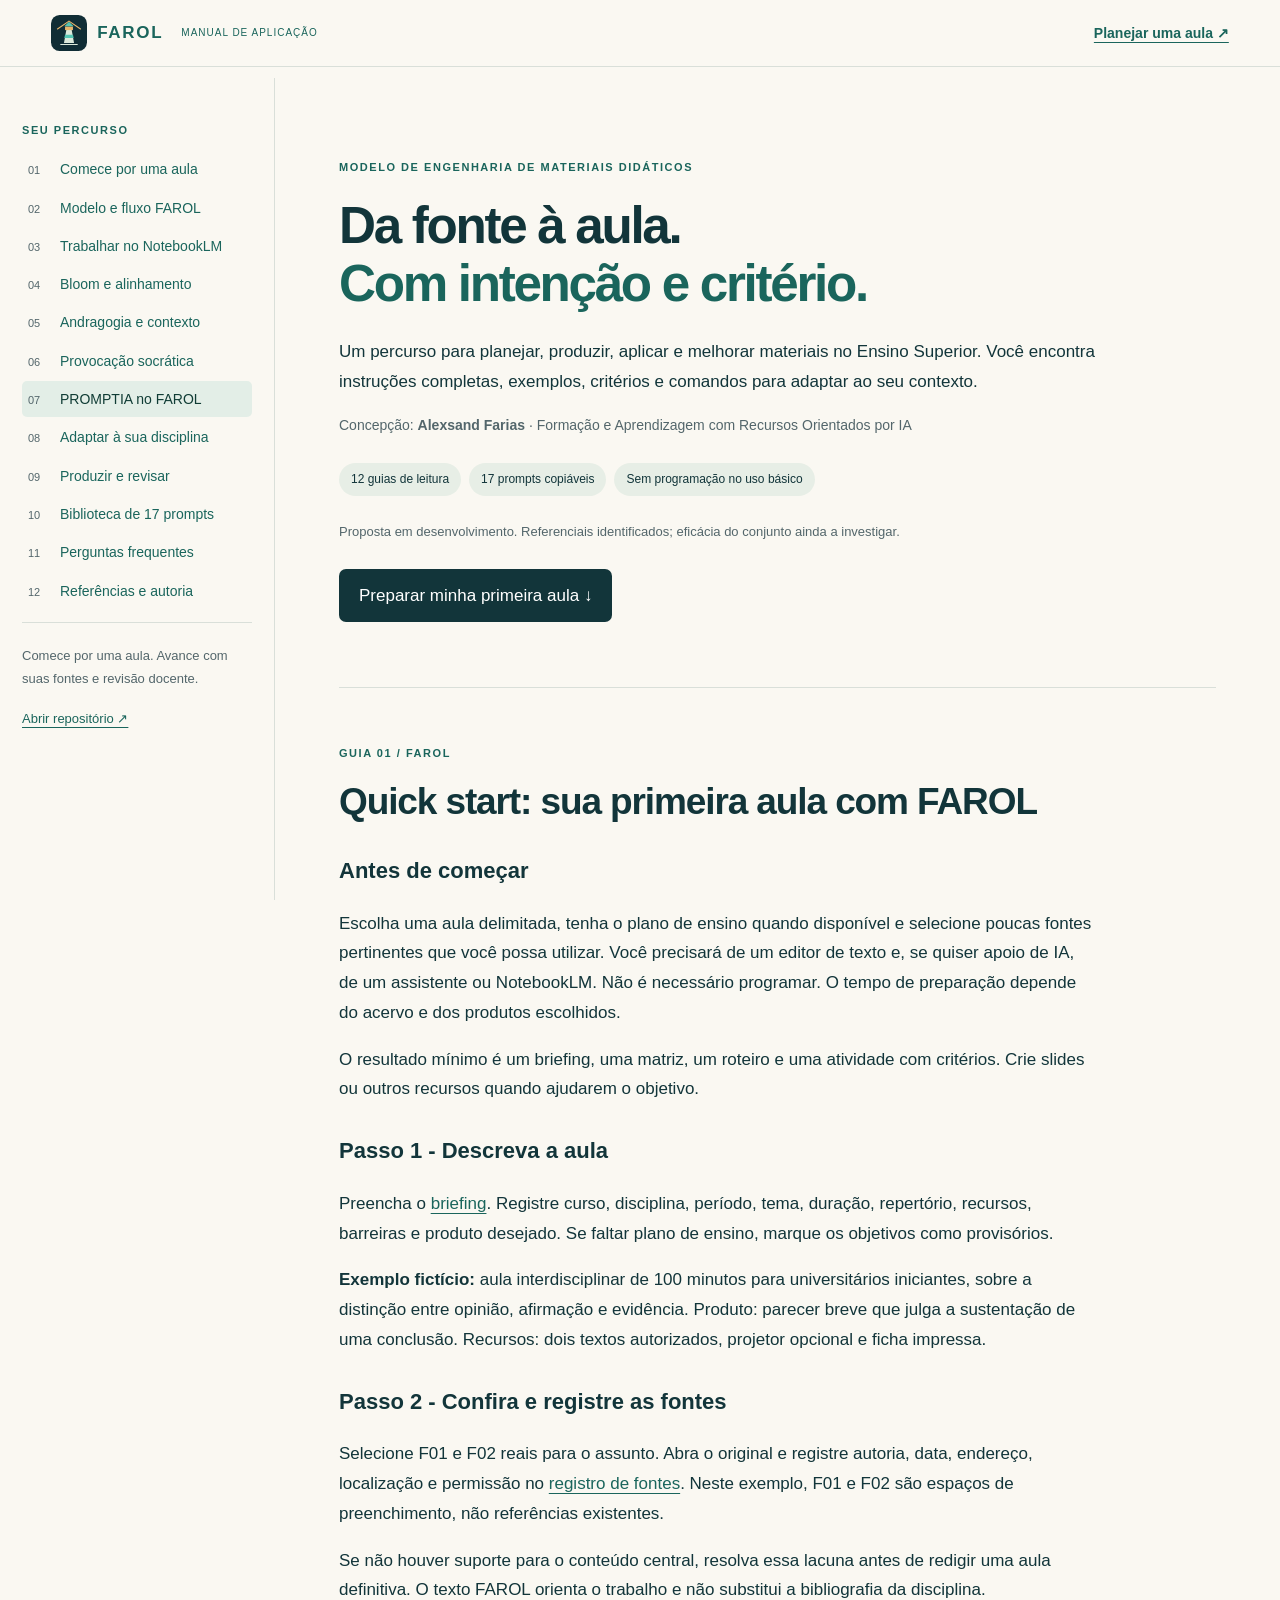
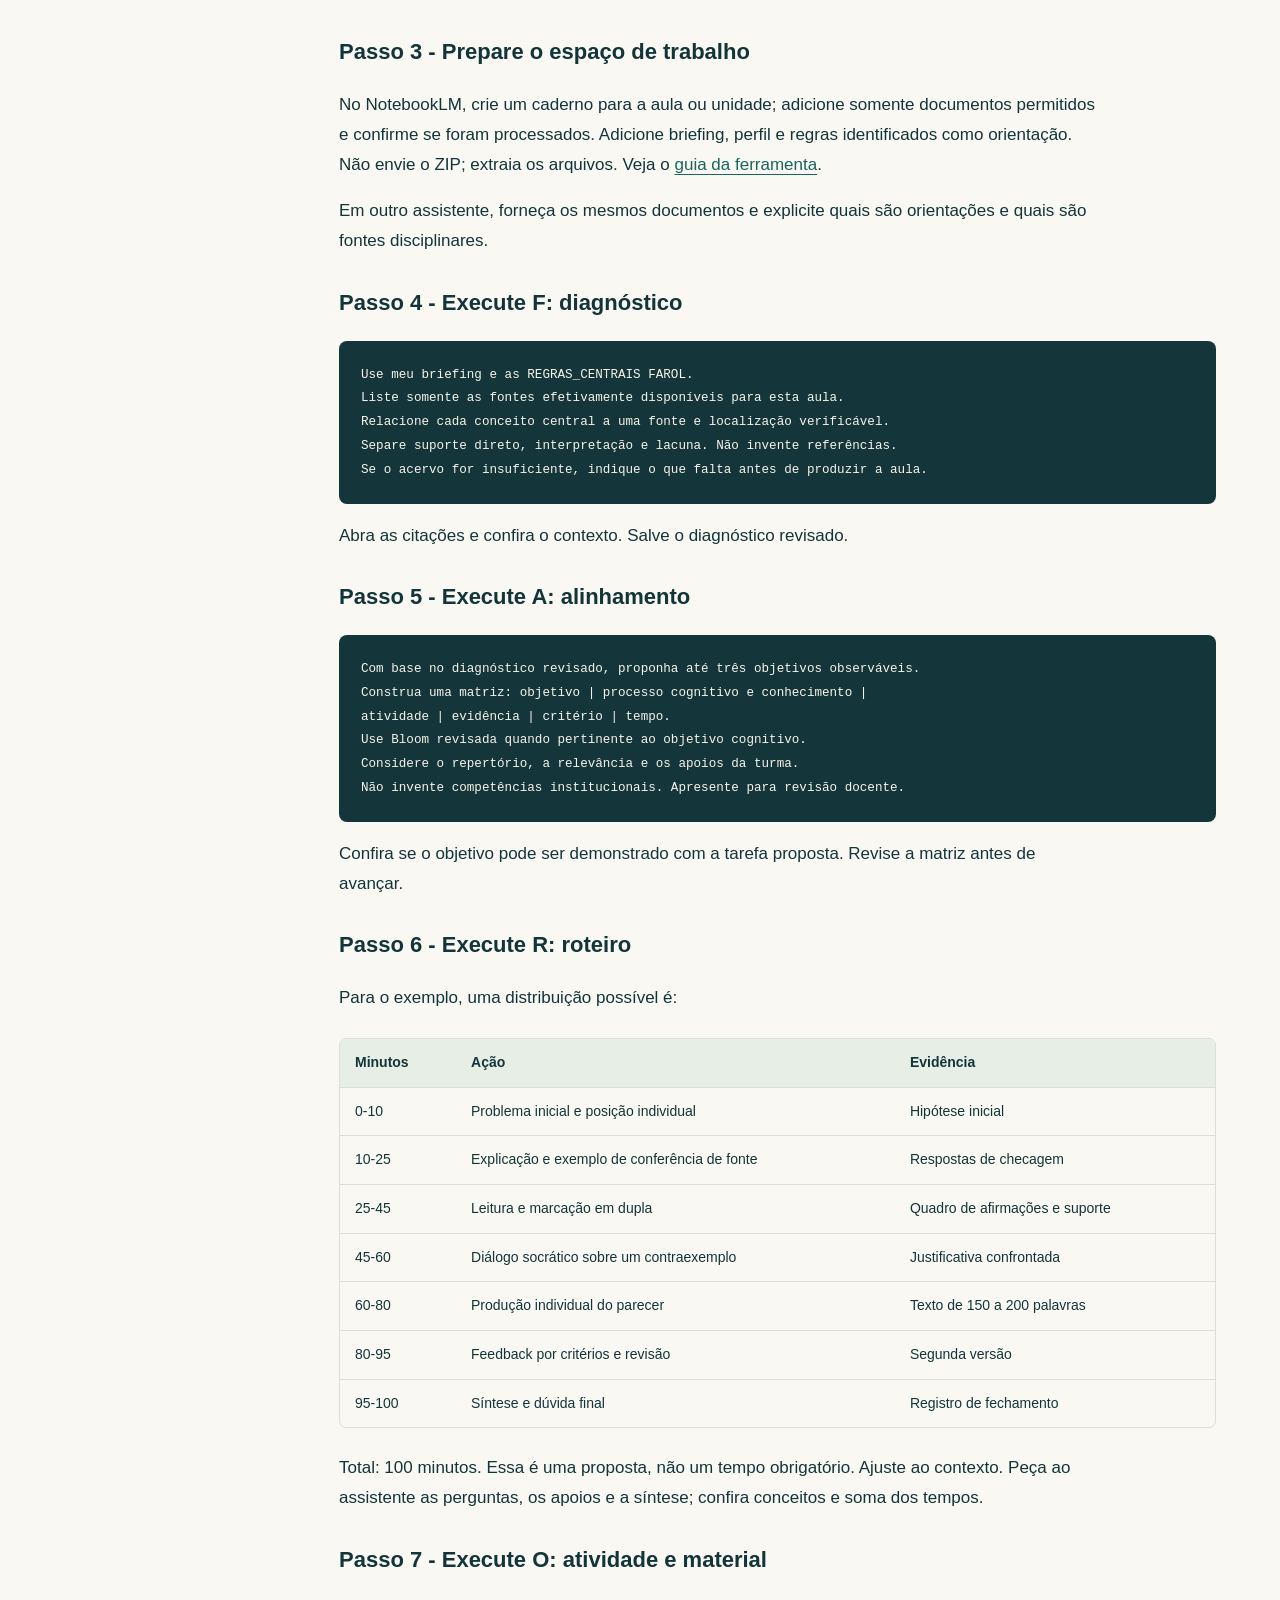
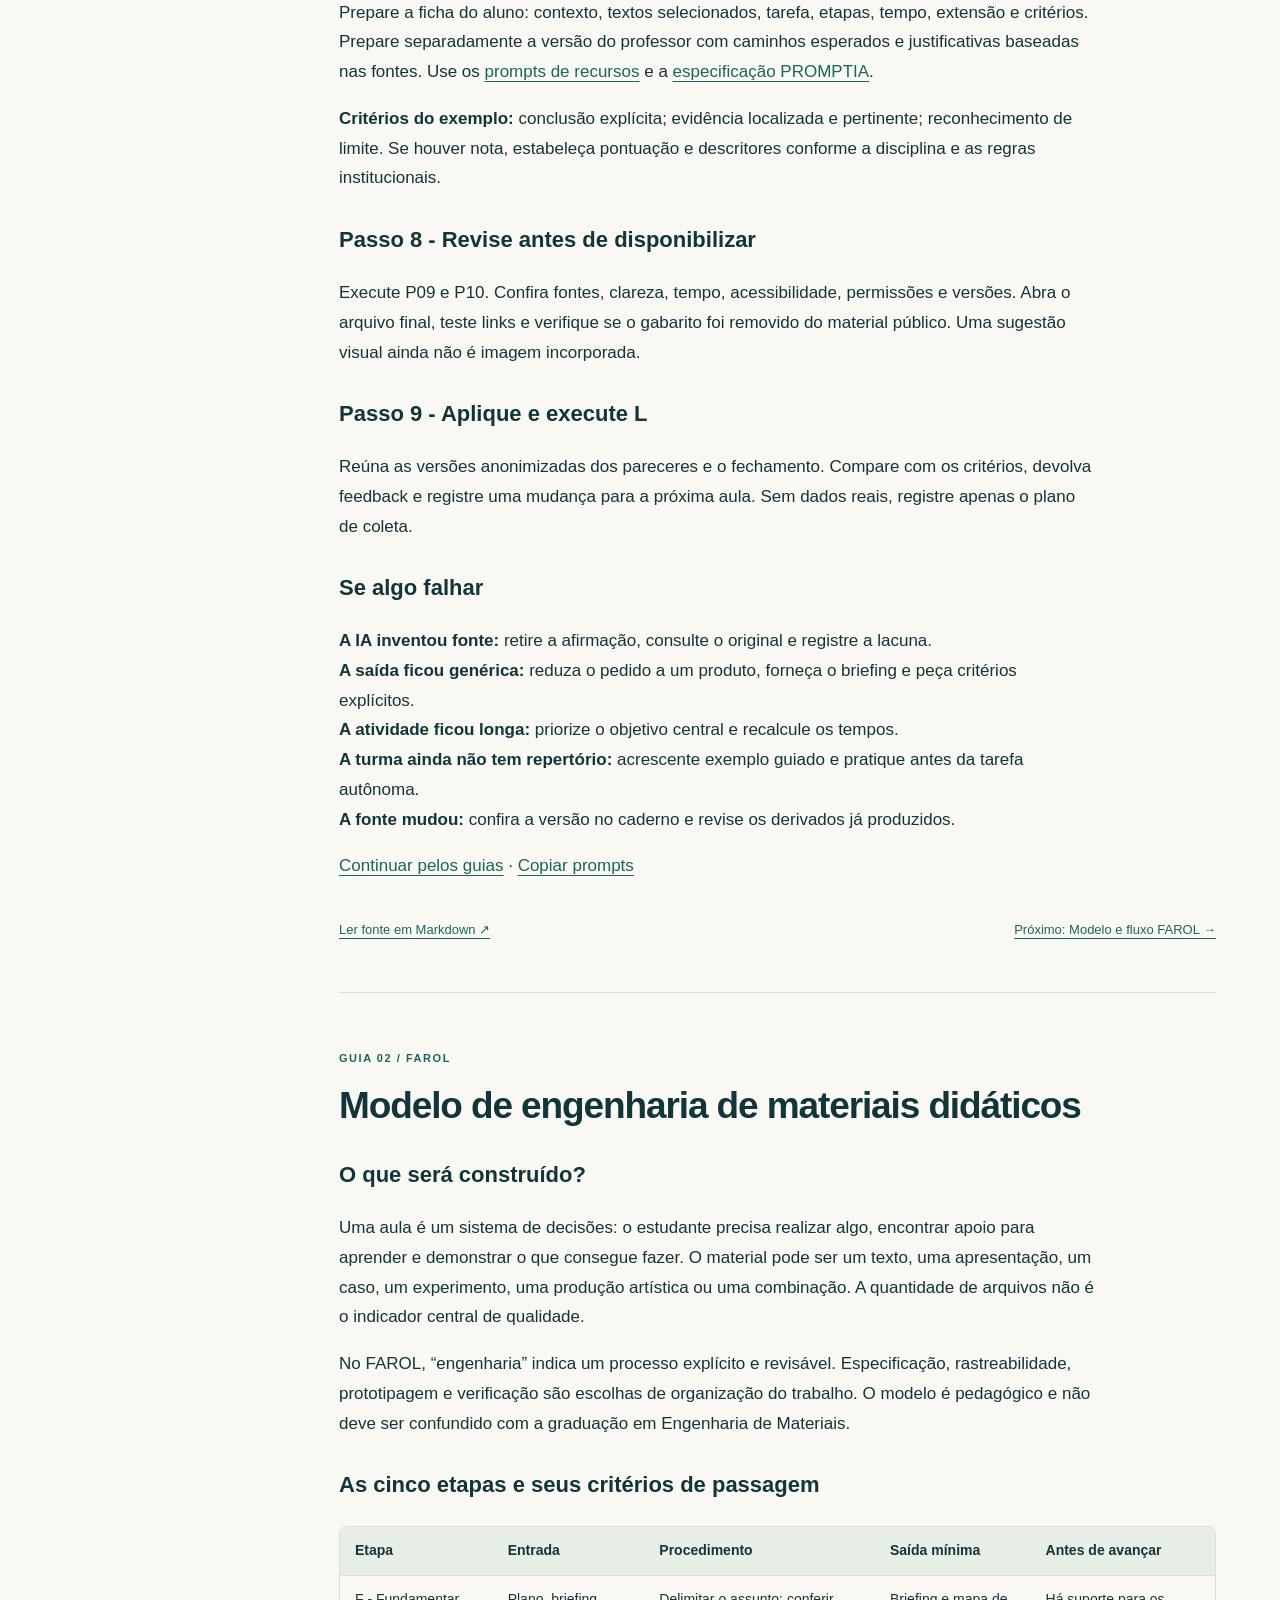
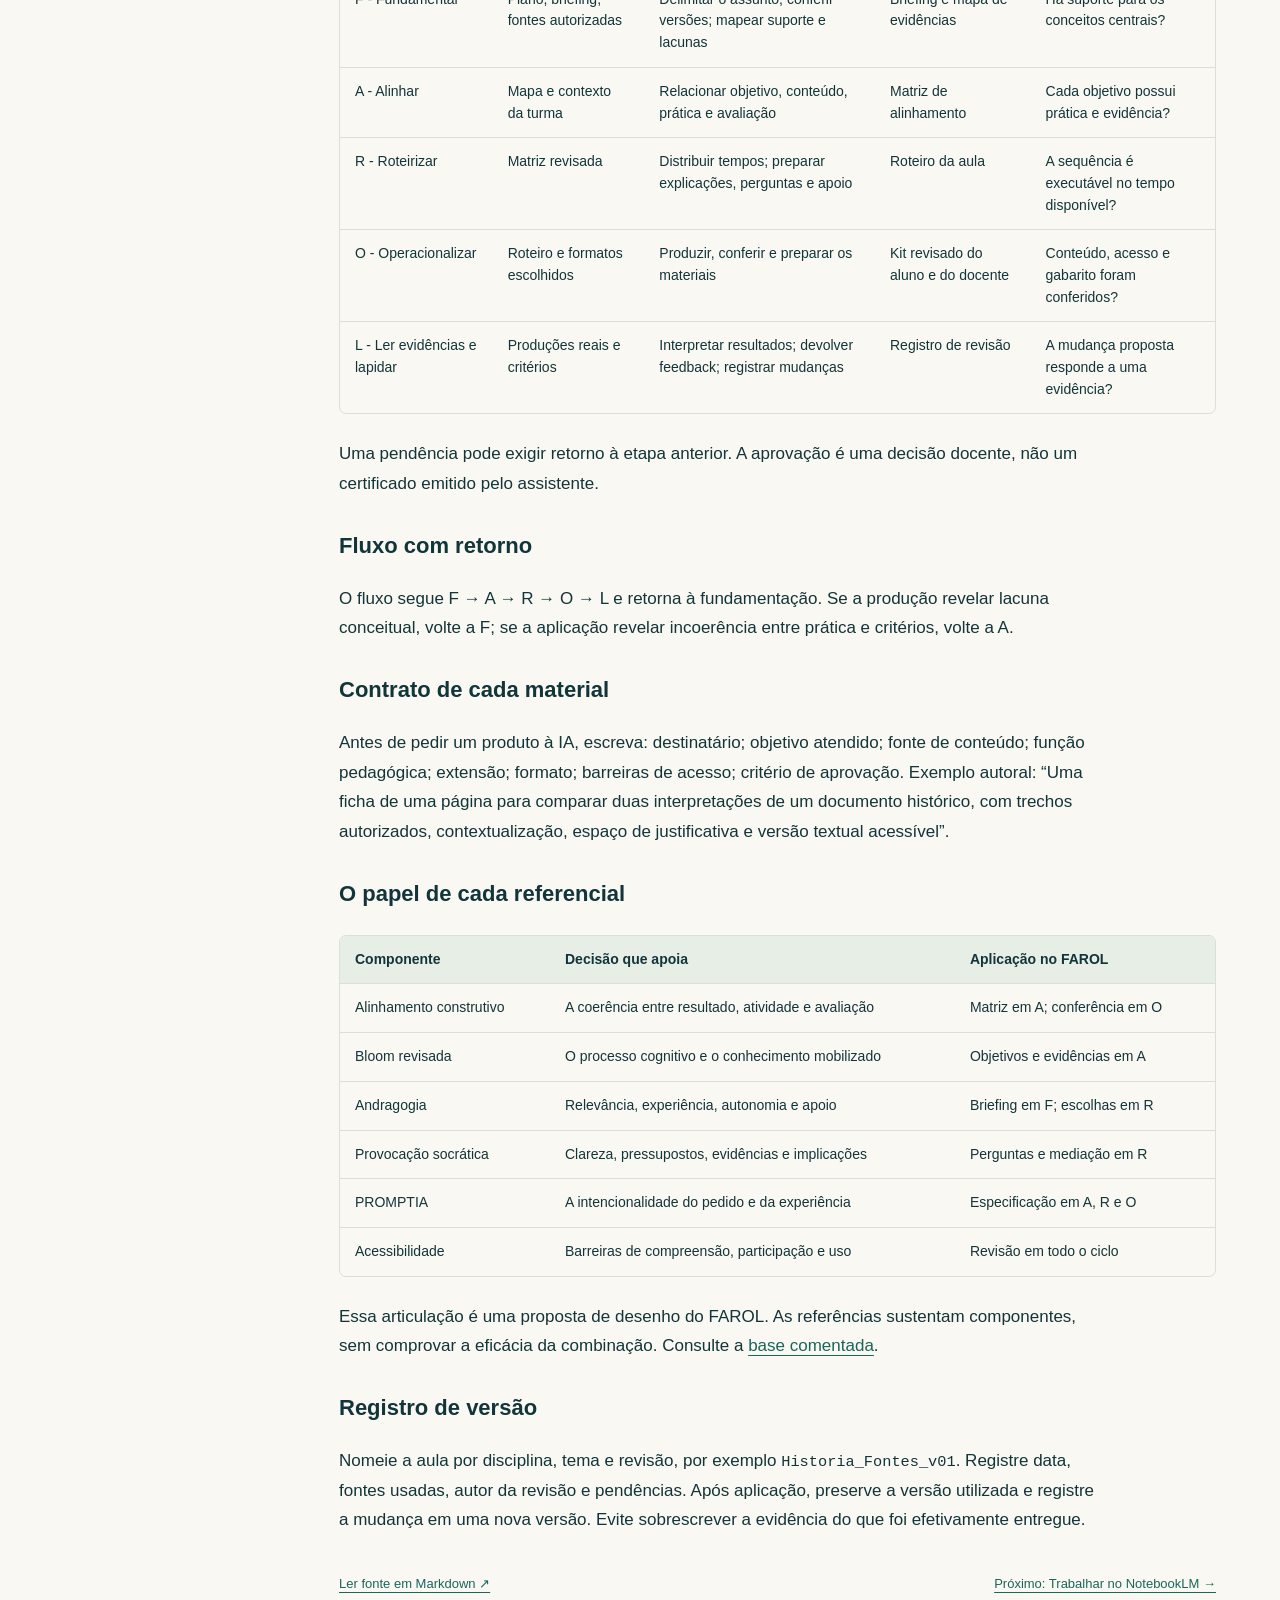
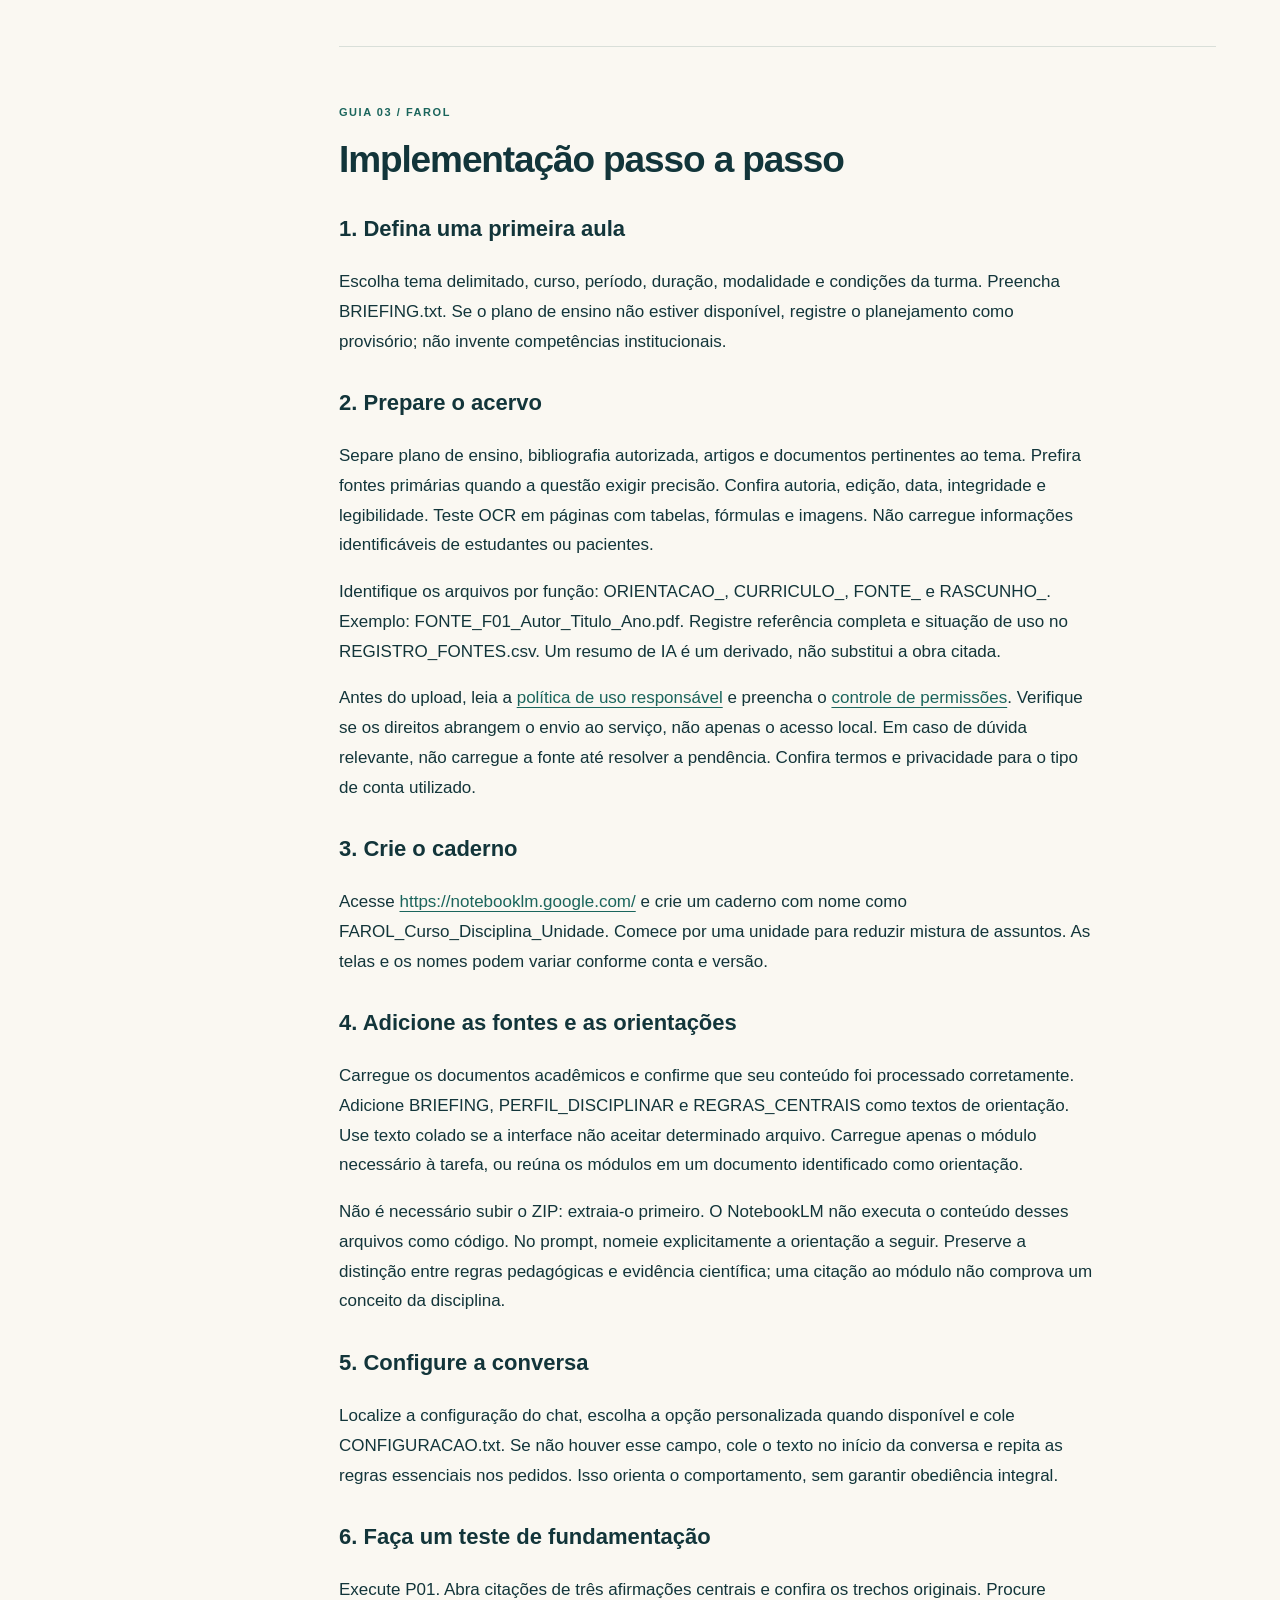
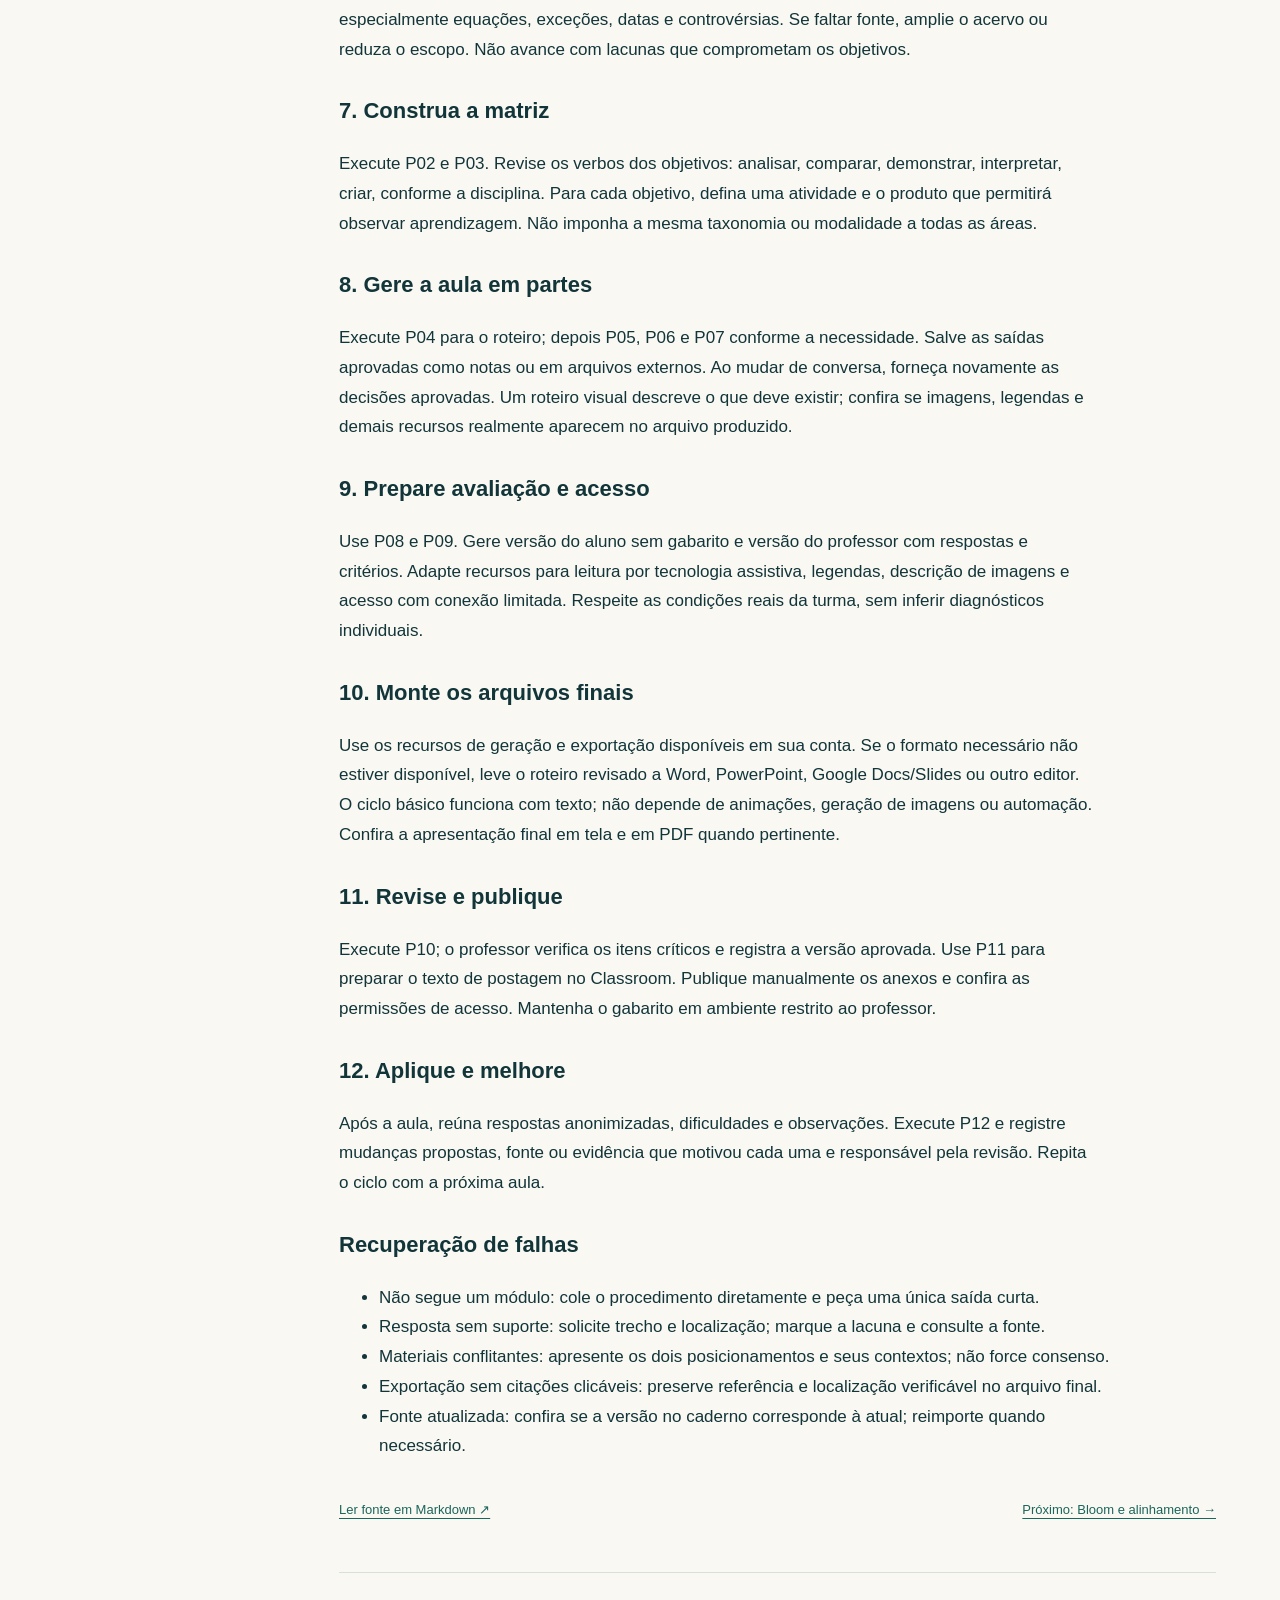
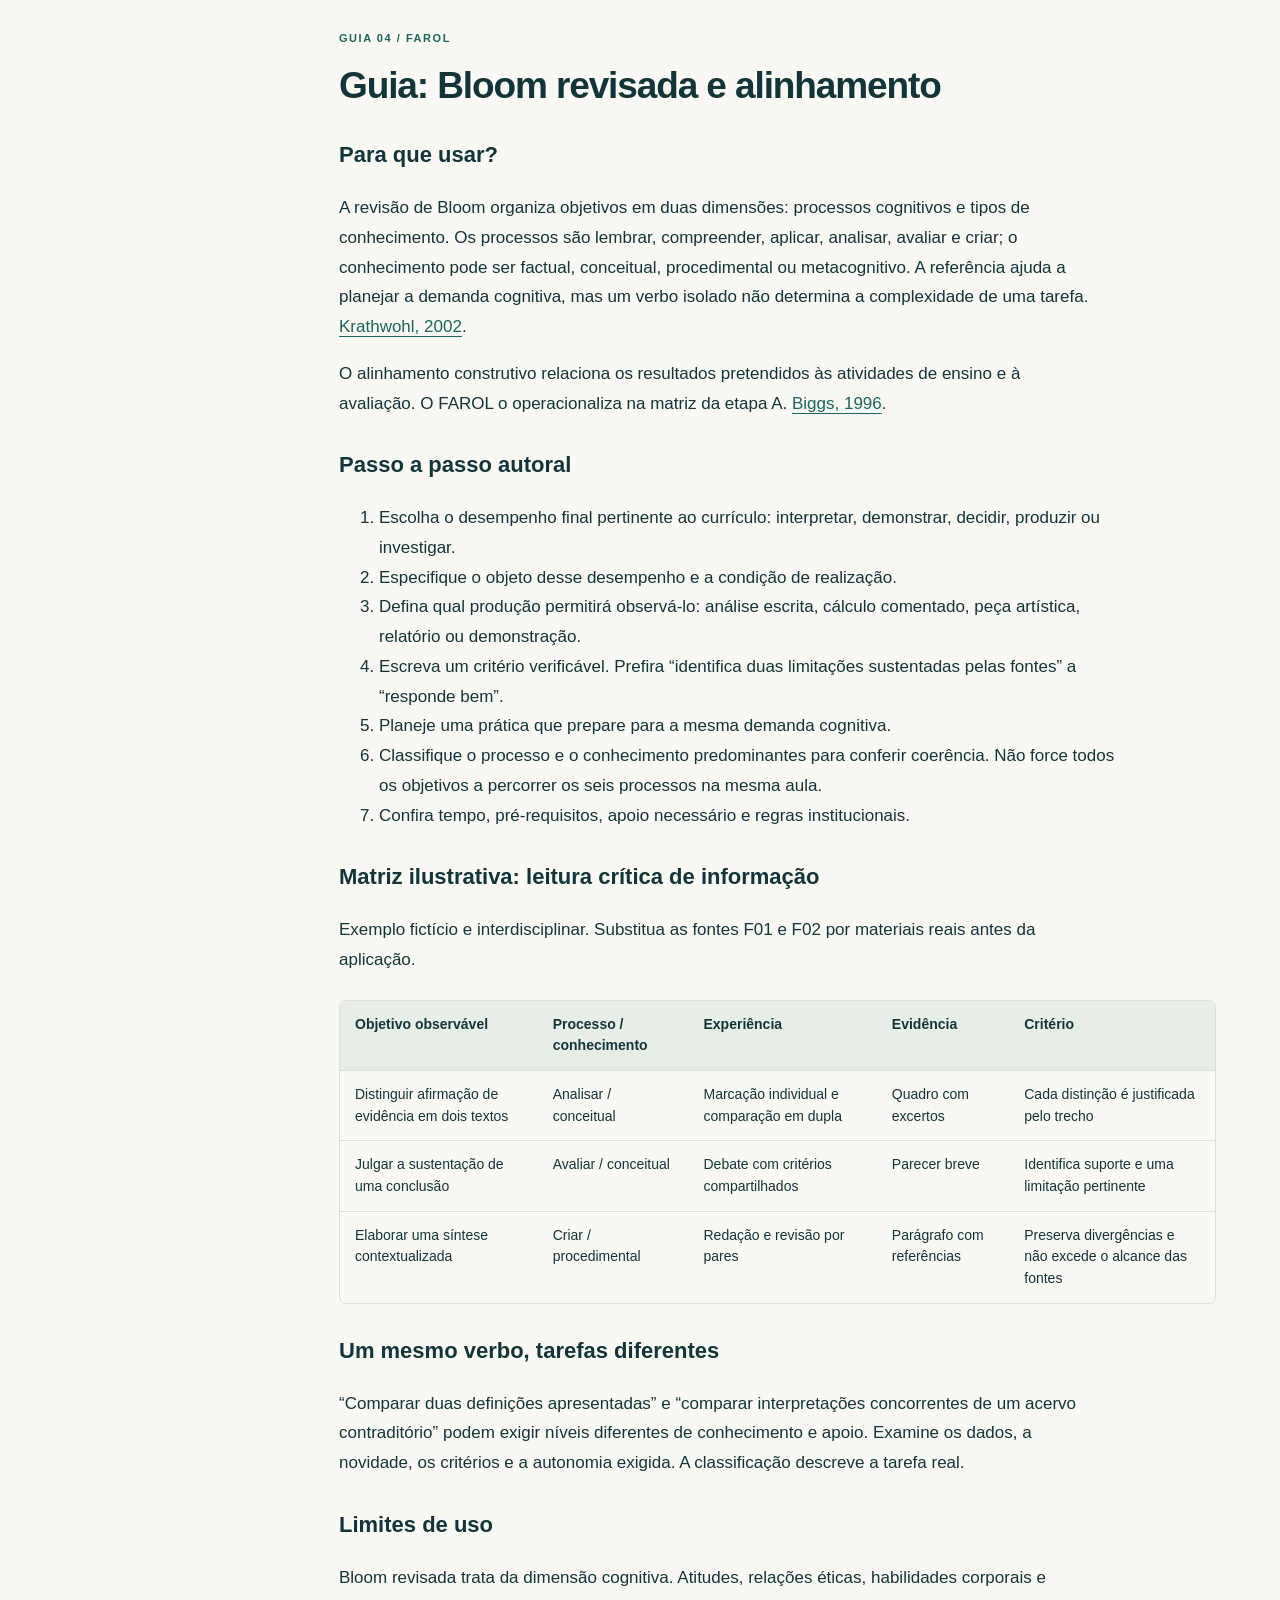
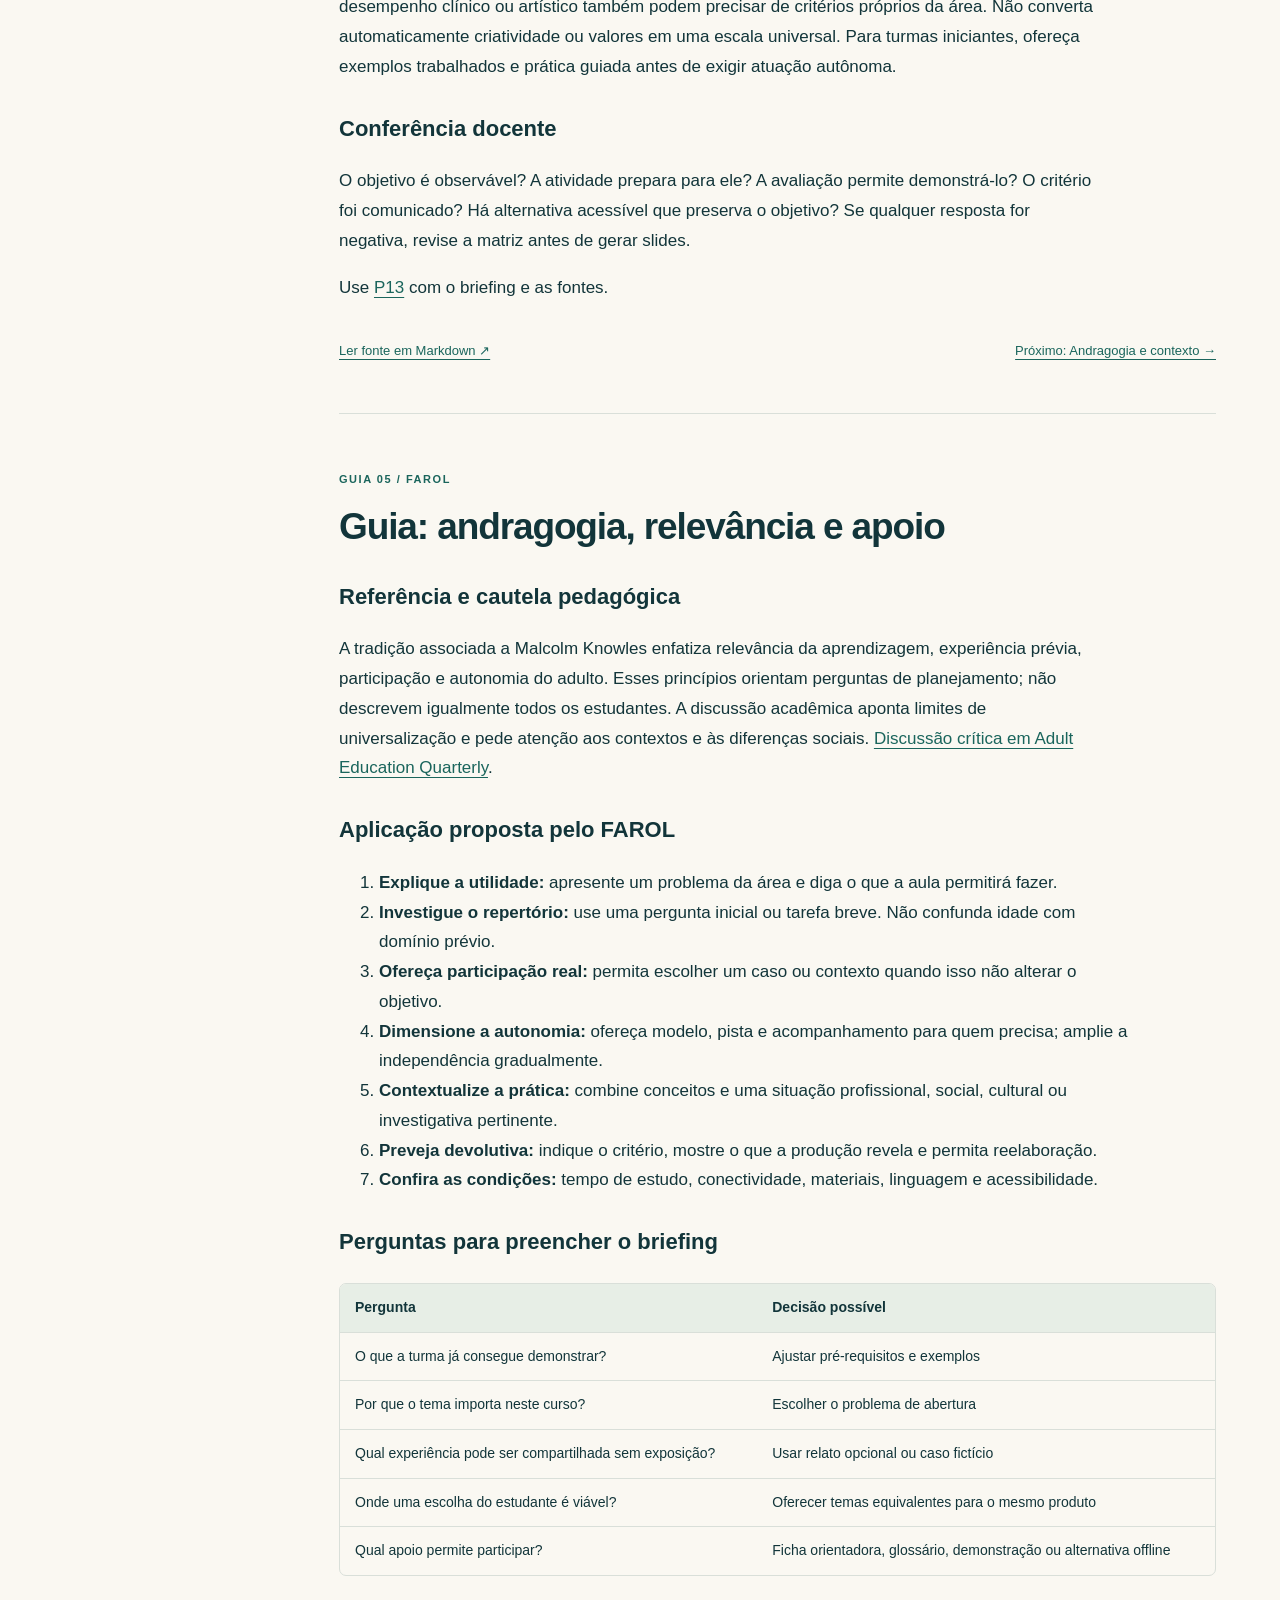
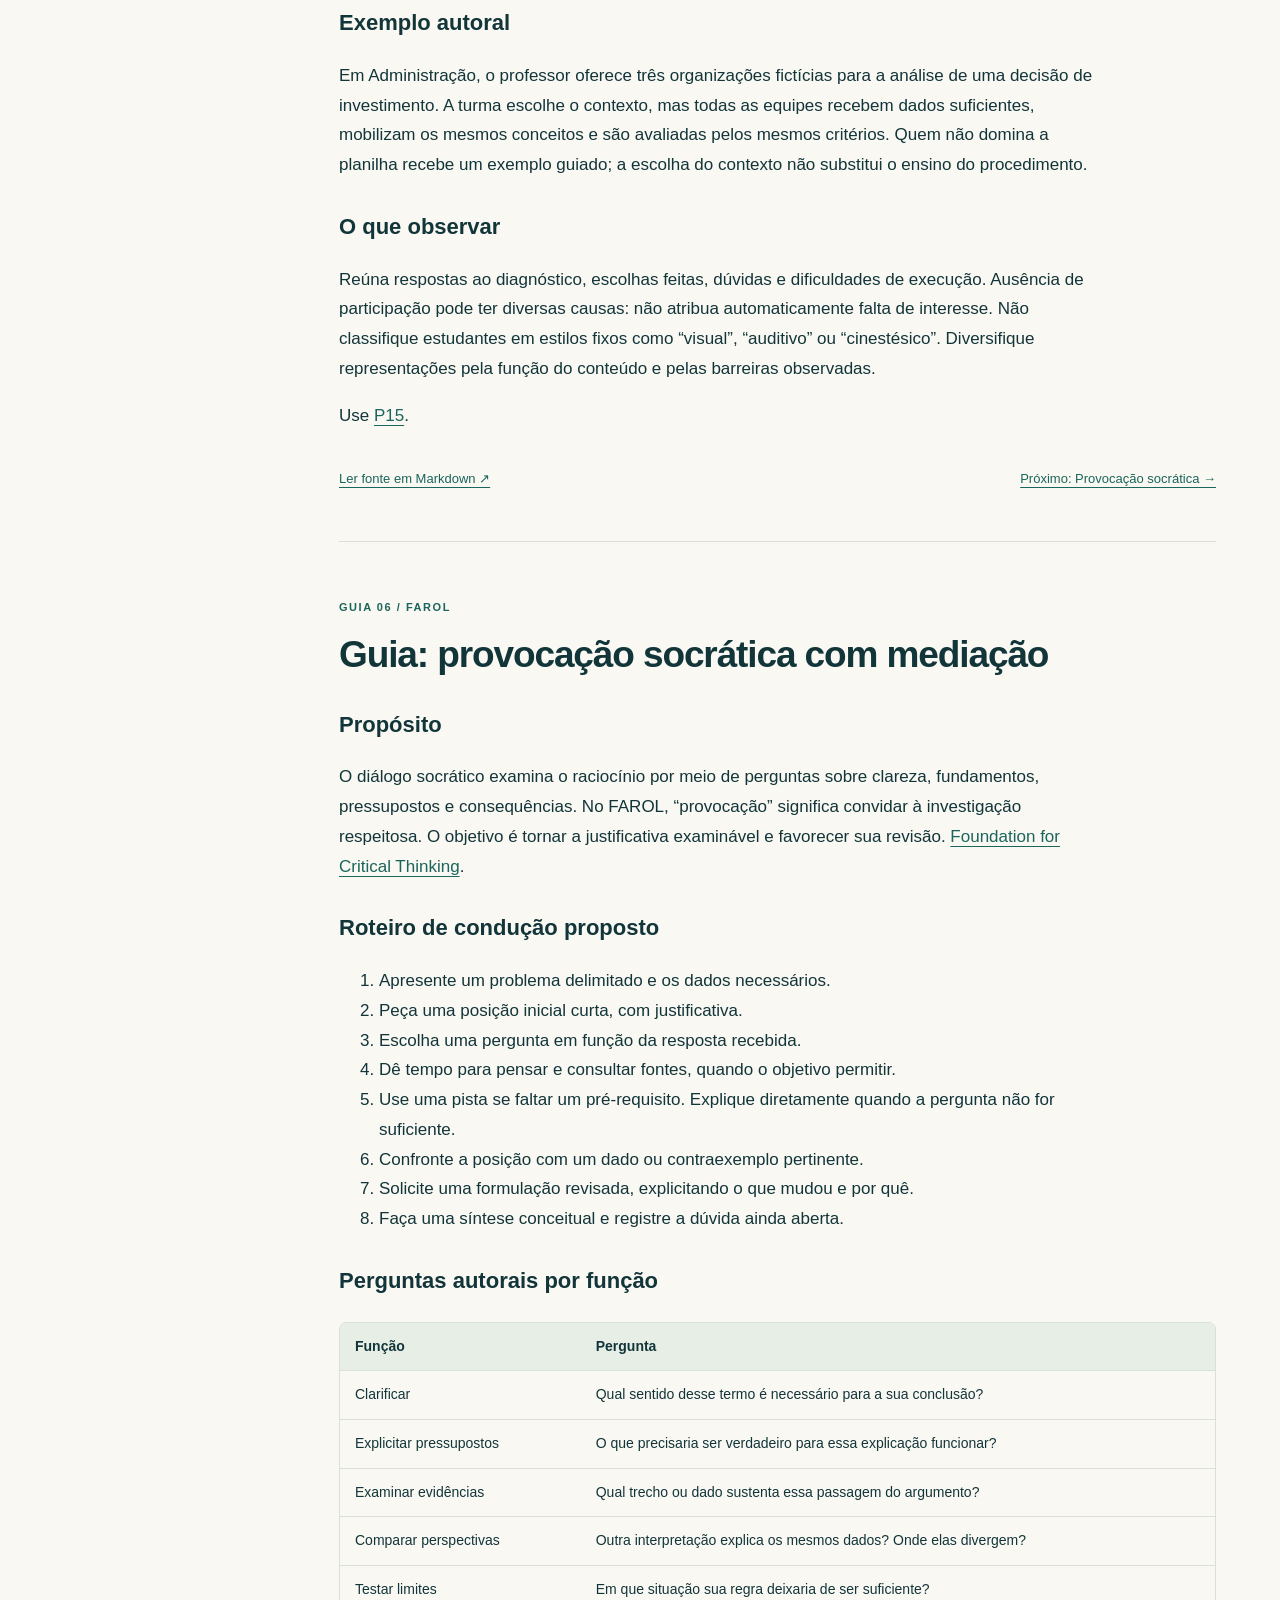
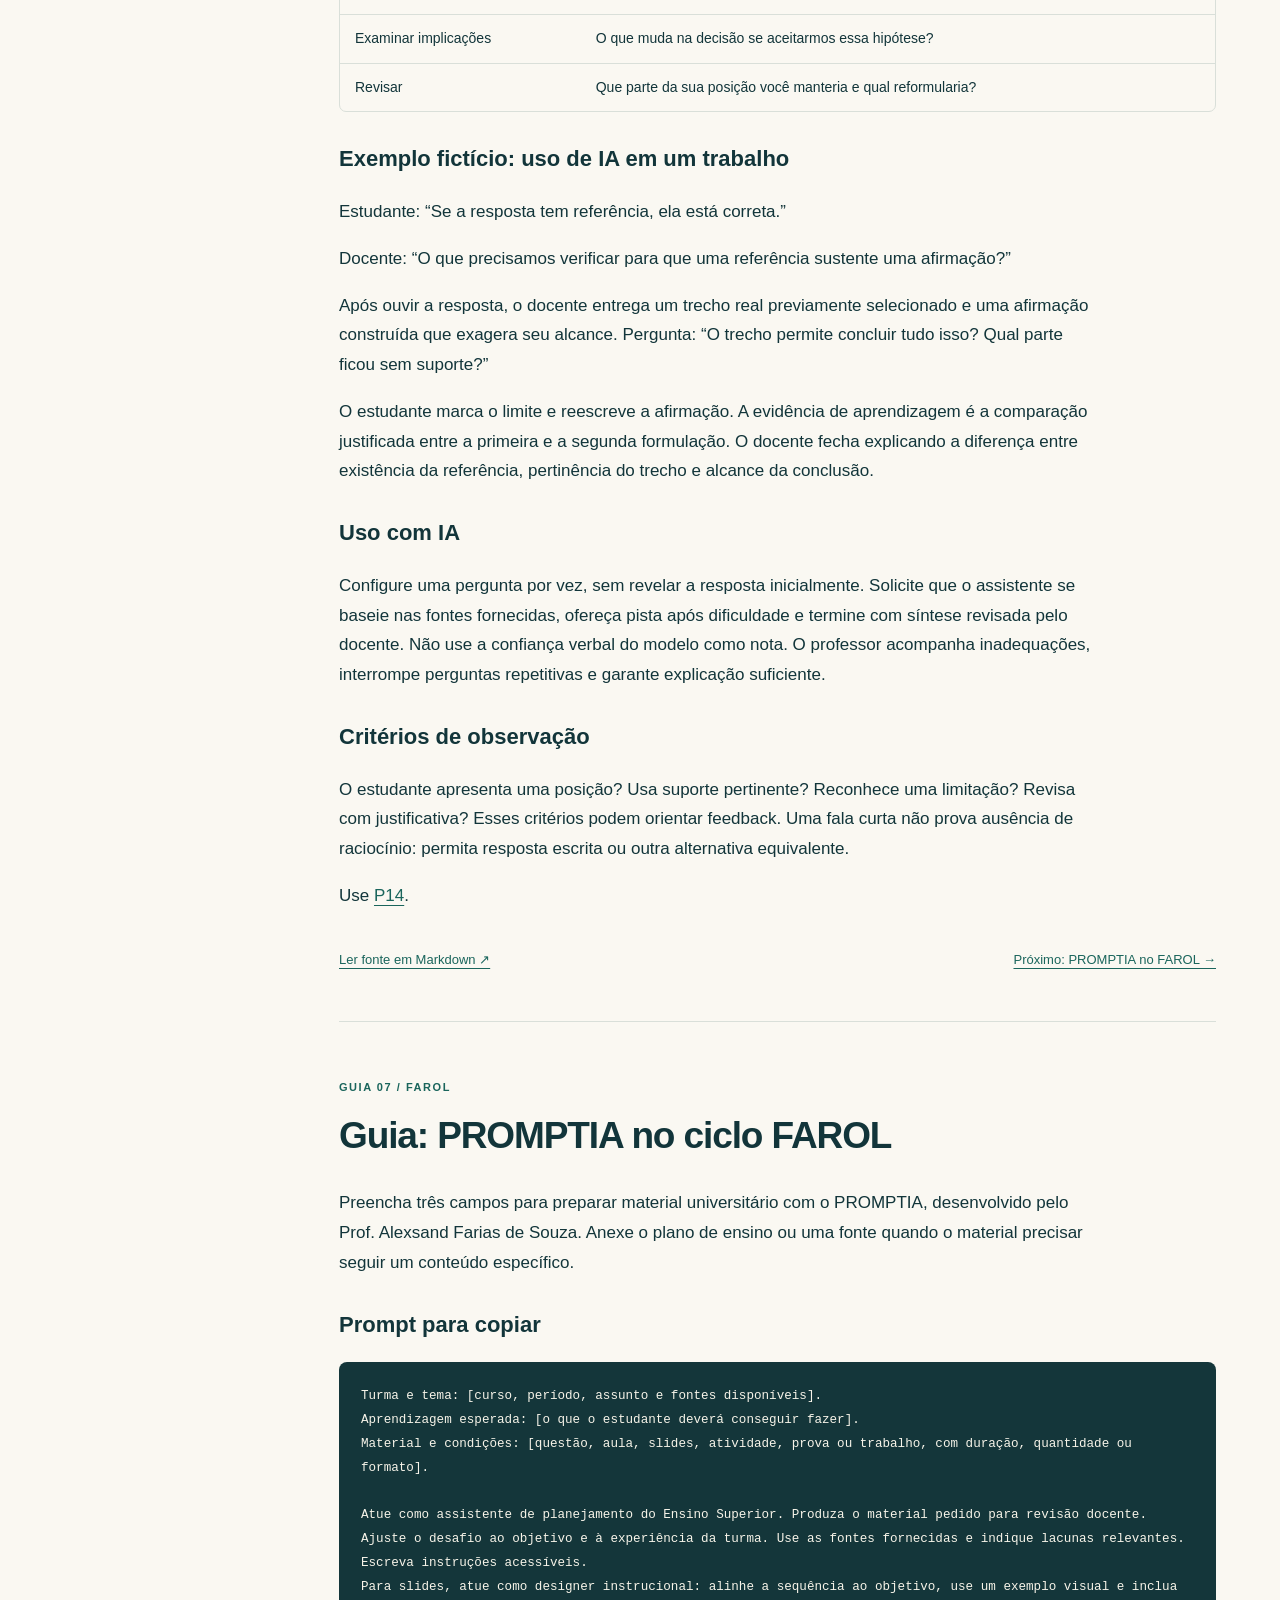
==== commit b428b036: "Integrar design instrucional à produção de slides no FAROL" ====
--- a/docs/site/manual.html
+++ b/docs/site/manual.html
@@ -389,14 +389,16 @@
 <div class="chapter-end"><a href="https://github.com/alexsandsouza/metodofarol/blob/main/docs/15-provocacao-socratica.md">Ler fonte em Markdown ↗</a><a href="#promptia">Próximo: PROMPTIA no FAROL →</a></div></section><section id="promptia" class="chapter" aria-label="PROMPTIA no FAROL"><p class="chapter-number">GUIA 07 / FAROL</p><h2>Guia: PROMPTIA no ciclo FAROL</h2>
 <p>Preencha três campos para preparar material universitário com o PROMPTIA, desenvolvido pelo Prof. Alexsand Farias de Souza. Anexe o plano de ensino ou uma fonte quando o material precisar seguir um conteúdo específico.</p><h3>Prompt para copiar</h3><pre><code>Turma e tema: [curso, período, assunto e fontes disponíveis].
 Aprendizagem esperada: [o que o estudante deverá conseguir fazer].
-Material e condições: [questão, aula, atividade, prova ou trabalho, com duração, quantidade ou formato].
+Material e condições: [questão, aula, slides, atividade, prova ou trabalho, com duração, quantidade ou formato].
 
 Atue como assistente de planejamento do Ensino Superior. Produza o material pedido para revisão docente. Ajuste o desafio ao objetivo e à experiência da turma. Use as fontes fornecidas e indique lacunas relevantes. Escreva instruções acessíveis.
+Para slides, atue como designer instrucional: alinhe a sequência ao objetivo, use um exemplo visual e inclua uma prática com critério de êxito. Respeite o tempo e o formato pedidos.
 Para questões e provas, separe o gabarito comentado ou os critérios de correção. Para aulas, inclua uma verificação breve da aprendizagem. Para atividades e trabalhos, explicite a entrega e os critérios.</code></pre><button type="button" class="copy" data-copy="promptia-rapido">Copiar prompt de três campos</button><textarea class="copy-source" id="promptia-rapido" readonly aria-label="Prompt de três campos">Turma e tema: [curso, período, assunto e fontes disponíveis].
 Aprendizagem esperada: [o que o estudante deverá conseguir fazer].
-Material e condições: [questão, aula, atividade, prova ou trabalho, com duração, quantidade ou formato].
+Material e condições: [questão, aula, slides, atividade, prova ou trabalho, com duração, quantidade ou formato].
 
 Atue como assistente de planejamento do Ensino Superior. Produza o material pedido para revisão docente. Ajuste o desafio ao objetivo e à experiência da turma. Use as fontes fornecidas e indique lacunas relevantes. Escreva instruções acessíveis.
+Para slides, atue como designer instrucional: alinhe a sequência ao objetivo, use um exemplo visual e inclua uma prática com critério de êxito. Respeite o tempo e o formato pedidos.
 Para questões e provas, separe o gabarito comentado ou os critérios de correção. Para aulas, inclua uma verificação breve da aprendizagem. Para atividades e trabalhos, explicite a entrega e os critérios.</textarea><h3>Exemplo preenchido</h3><pre><code>Turma e tema: Engenharia de Requisitos, 2º período. Requisitos funcionais e não funcionais.
 Aprendizagem esperada: classificar requisitos e justificar casos ambíguos.
 Material e condições: atividade em duplas de 20 minutos, com quatro requisitos de um sistema de agendamento e critérios de correção.</code></pre><h3>Fundamentos e integração ao FAROL</h3><p>P - Papel da IA · R - Resultado · O - Objetivo pedagógico · M - Materiais/contexto · P - Parâmetros/limites · T - Tarefa/formato · I - Inclusão · A - Avaliação/auditoria.</p><p>Use a Taxonomia de Bloom para ajustar a tarefa ao objetivo e a andragogia para relacionar o tema à experiência da turma. Na aprendizagem baseada em problemas (PBL), apresente um problema aberto antes da explicação e peça que os estudantes identifiquem o que precisam investigar. Use perguntas socráticas quando a turma precisar defender ou rever uma decisão, como “Que evidência faria você mudar de posição?”.</p><p>No FAROL, Fundamentar reúne contexto e fontes. Alinhar define objetivo e evidência. Roteirizar organiza a mediação. Operacionalizar produz e confere o material. Ler evidências e lapidar usa as respostas dos estudantes para revisar a próxima aula.</p><p>Antes de aplicar, confira se o conteúdo corresponde às fontes, se a tarefa exige a aprendizagem esperada e se cabe no tempo disponível.</p><div class="chapter-end"><a href="https://github.com/alexsandsouza/metodofarol/blob/main/docs/16-promptia-no-farol.md">Ler fonte em Markdown ↗</a><a href="#areas">Próximo: Adaptar à sua disciplina →</a></div></section><section id="areas" class="chapter" aria-label="Adaptar à sua disciplina"><p class="chapter-number">GUIA 08 / FAROL</p><h3>Criar um perfil disciplinar</h3>
@@ -620,12 +622,12 @@
 Aplique as REGRAS_CENTRAIS FAROL ao BRIEFING e ao PERFIL_DISCIPLINAR fornecidos. Use apenas fontes acadêmicas selecionadas para sustentar conceitos. Cite o suporte disponível; não invente referências. Identifique exemplos criados, interpretações e lacunas. Use o módulo 03-roteiro e a matriz aprovada abaixo: [COLAR MATRIZ]. Produza o plano com abertura, desenvolvimento, prática e fechamento. Inclua perguntas e feedback esperado. Confira a soma dos tempos informados no briefing.</textarea></div></details><details class="prompt"><summary>P05 - Preparar slides</summary><div class="prompt-body"><h3>P05 - Preparar slides</h3>
 <p>Substitua os campos entre colchetes antes de executar.</p>
 <h3>Comando para copiar</h3>
-<p>Aplique as REGRAS_CENTRAIS FAROL ao BRIEFING e ao PERFIL_DISCIPLINAR fornecidos. Use apenas fontes acadêmicas selecionadas para sustentar conceitos. Cite o suporte disponível; não invente referências. Identifique exemplos criados, interpretações e lacunas. Use o módulo 04-multimodal e o roteiro aprovado abaixo: [COLAR ROTEIRO]. Produza um storyboard com quantidade de slides compatível com a aula. Para cada slide: título, mensagem, conteúdo, visual proposto, referência e notas do professor. Descreva figuras com precisão. Não afirme ter criado um PPTX se apenas entregou texto.</p>
+<p>Atue como designer instrucional do Ensino Superior. Use o briefing FAROL ou os três campos do PROMPTIA (turma e tema, aprendizagem esperada, material e condições). Aproveite o roteiro e as fontes fornecidas. Dimensione os slides pelo tempo disponível. Parta de uma situação da área, explique o conceito com um exemplo e proponha uma tarefa que permita observar o objetivo. Para cada slide, defina uma mensagem central, um visual que ajude a compreendê-la e uma nota de mediação. Use diagramas para processos e tabelas para comparações. Identifique exemplos fictícios, indique as fontes usadas e descreva visuais essenciais. Respeite o modelo e a tipografia solicitados. Quando o professor pedir PowerPoint e houver ferramenta de apresentação, gere o PPTX editável e revise contraste, legibilidade e cortes na apresentação renderizada. Quando a saída for um storyboard, entregue a sequência com as notas docentes.</p>
 <button class="copy" type="button" data-copy="command-P05">Copiar P05</button><textarea id="command-P05" class="copy-source" readonly aria-label="Comando P05">Substitua os campos entre colchetes antes de executar.
 
 ## Comando para copiar
 
-Aplique as REGRAS_CENTRAIS FAROL ao BRIEFING e ao PERFIL_DISCIPLINAR fornecidos. Use apenas fontes acadêmicas selecionadas para sustentar conceitos. Cite o suporte disponível; não invente referências. Identifique exemplos criados, interpretações e lacunas. Use o módulo 04-multimodal e o roteiro aprovado abaixo: [COLAR ROTEIRO]. Produza um storyboard com quantidade de slides compatível com a aula. Para cada slide: título, mensagem, conteúdo, visual proposto, referência e notas do professor. Descreva figuras com precisão. Não afirme ter criado um PPTX se apenas entregou texto.</textarea></div></details><details class="prompt"><summary>P06 - Preparar material de estudo</summary><div class="prompt-body"><h3>P06 - Preparar material de estudo</h3>
+Atue como designer instrucional do Ensino Superior. Use o briefing FAROL ou os três campos do PROMPTIA (turma e tema, aprendizagem esperada, material e condições). Aproveite o roteiro e as fontes fornecidas. Dimensione os slides pelo tempo disponível. Parta de uma situação da área, explique o conceito com um exemplo e proponha uma tarefa que permita observar o objetivo. Para cada slide, defina uma mensagem central, um visual que ajude a compreendê-la e uma nota de mediação. Use diagramas para processos e tabelas para comparações. Identifique exemplos fictícios, indique as fontes usadas e descreva visuais essenciais. Respeite o modelo e a tipografia solicitados. Quando o professor pedir PowerPoint e houver ferramenta de apresentação, gere o PPTX editável e revise contraste, legibilidade e cortes na apresentação renderizada. Quando a saída for um storyboard, entregue a sequência com as notas docentes.</textarea></div></details><details class="prompt"><summary>P06 - Preparar material de estudo</summary><div class="prompt-body"><h3>P06 - Preparar material de estudo</h3>
 <p>Substitua os campos entre colchetes antes de executar.</p>
 <h3>Comando para copiar</h3>
 <p>Aplique as REGRAS_CENTRAIS FAROL ao BRIEFING e ao PERFIL_DISCIPLINAR fornecidos. Use apenas fontes acadêmicas selecionadas para sustentar conceitos. Cite o suporte disponível; não invente referências. Identifique exemplos criados, interpretações e lacunas. Use o módulo 04-multimodal. Gere um texto universitário para o aluno a partir do roteiro aprovado [COLAR]. Inclua conceitos, exemplo comentado, limites da analogia quando usada, contraponto pertinente, síntese e perguntas de recuperação. Apresente bibliografia somente com dados efetivamente disponíveis.</p>
@@ -760,14 +762,16 @@
 Entregue: decisão | finalidade | evidência a observar | adaptação.
 Separe dados reais do briefing de hipóteses a verificar com a turma.</textarea></div></details><details class="prompt"><summary>P16 - Especificar com PROMPTIA</summary><div class="prompt-body"><p>Preencha três campos para preparar material universitário com o PROMPTIA, desenvolvido pelo Prof. Alexsand Farias de Souza. Anexe o plano de ensino ou uma fonte quando o material precisar seguir um conteúdo específico.</p><pre><code>Turma e tema: [curso, período, assunto e fontes disponíveis].
 Aprendizagem esperada: [o que o estudante deverá conseguir fazer].
-Material e condições: [questão, aula, atividade, prova ou trabalho, com duração, quantidade ou formato].
+Material e condições: [questão, aula, slides, atividade, prova ou trabalho, com duração, quantidade ou formato].
 
 Atue como assistente de planejamento do Ensino Superior. Produza o material pedido para revisão docente. Ajuste o desafio ao objetivo e à experiência da turma. Use as fontes fornecidas e indique lacunas relevantes. Escreva instruções acessíveis.
+Para slides, atue como designer instrucional: alinhe a sequência ao objetivo, use um exemplo visual e inclua uma prática com critério de êxito. Respeite o tempo e o formato pedidos.
 Para questões e provas, separe o gabarito comentado ou os critérios de correção. Para aulas, inclua uma verificação breve da aprendizagem. Para atividades e trabalhos, explicite a entrega e os critérios.</code></pre><p>Antes de aplicar, confira se o conteúdo corresponde às fontes, se a tarefa exige a aprendizagem esperada e se cabe no tempo disponível.</p><button class="copy" type="button" data-copy="command-P16">Copiar P16</button><textarea id="command-P16" class="copy-source" readonly aria-label="Comando P16">Turma e tema: [curso, período, assunto e fontes disponíveis].
 Aprendizagem esperada: [o que o estudante deverá conseguir fazer].
-Material e condições: [questão, aula, atividade, prova ou trabalho, com duração, quantidade ou formato].
+Material e condições: [questão, aula, slides, atividade, prova ou trabalho, com duração, quantidade ou formato].
 
 Atue como assistente de planejamento do Ensino Superior. Produza o material pedido para revisão docente. Ajuste o desafio ao objetivo e à experiência da turma. Use as fontes fornecidas e indique lacunas relevantes. Escreva instruções acessíveis.
+Para slides, atue como designer instrucional: alinhe a sequência ao objetivo, use um exemplo visual e inclua uma prática com critério de êxito. Respeite o tempo e o formato pedidos.
 Para questões e provas, separe o gabarito comentado ou os critérios de correção. Para aulas, inclua uma verificação breve da aprendizagem. Para atividades e trabalhos, explicite a entrega e os critérios.</textarea></div></details><details class="prompt"><summary>P17 - Ler evidências da aula</summary><div class="prompt-body"><h3>P17 - Ler evidências da aula</h3>
 <p>Etapa: L. Entradas: Critérios prévios e produções anonimizadas efetivamente fornecidas.</p>
 <p>Substitua os campos entre colchetes. Forneça as entradas antes de executar.
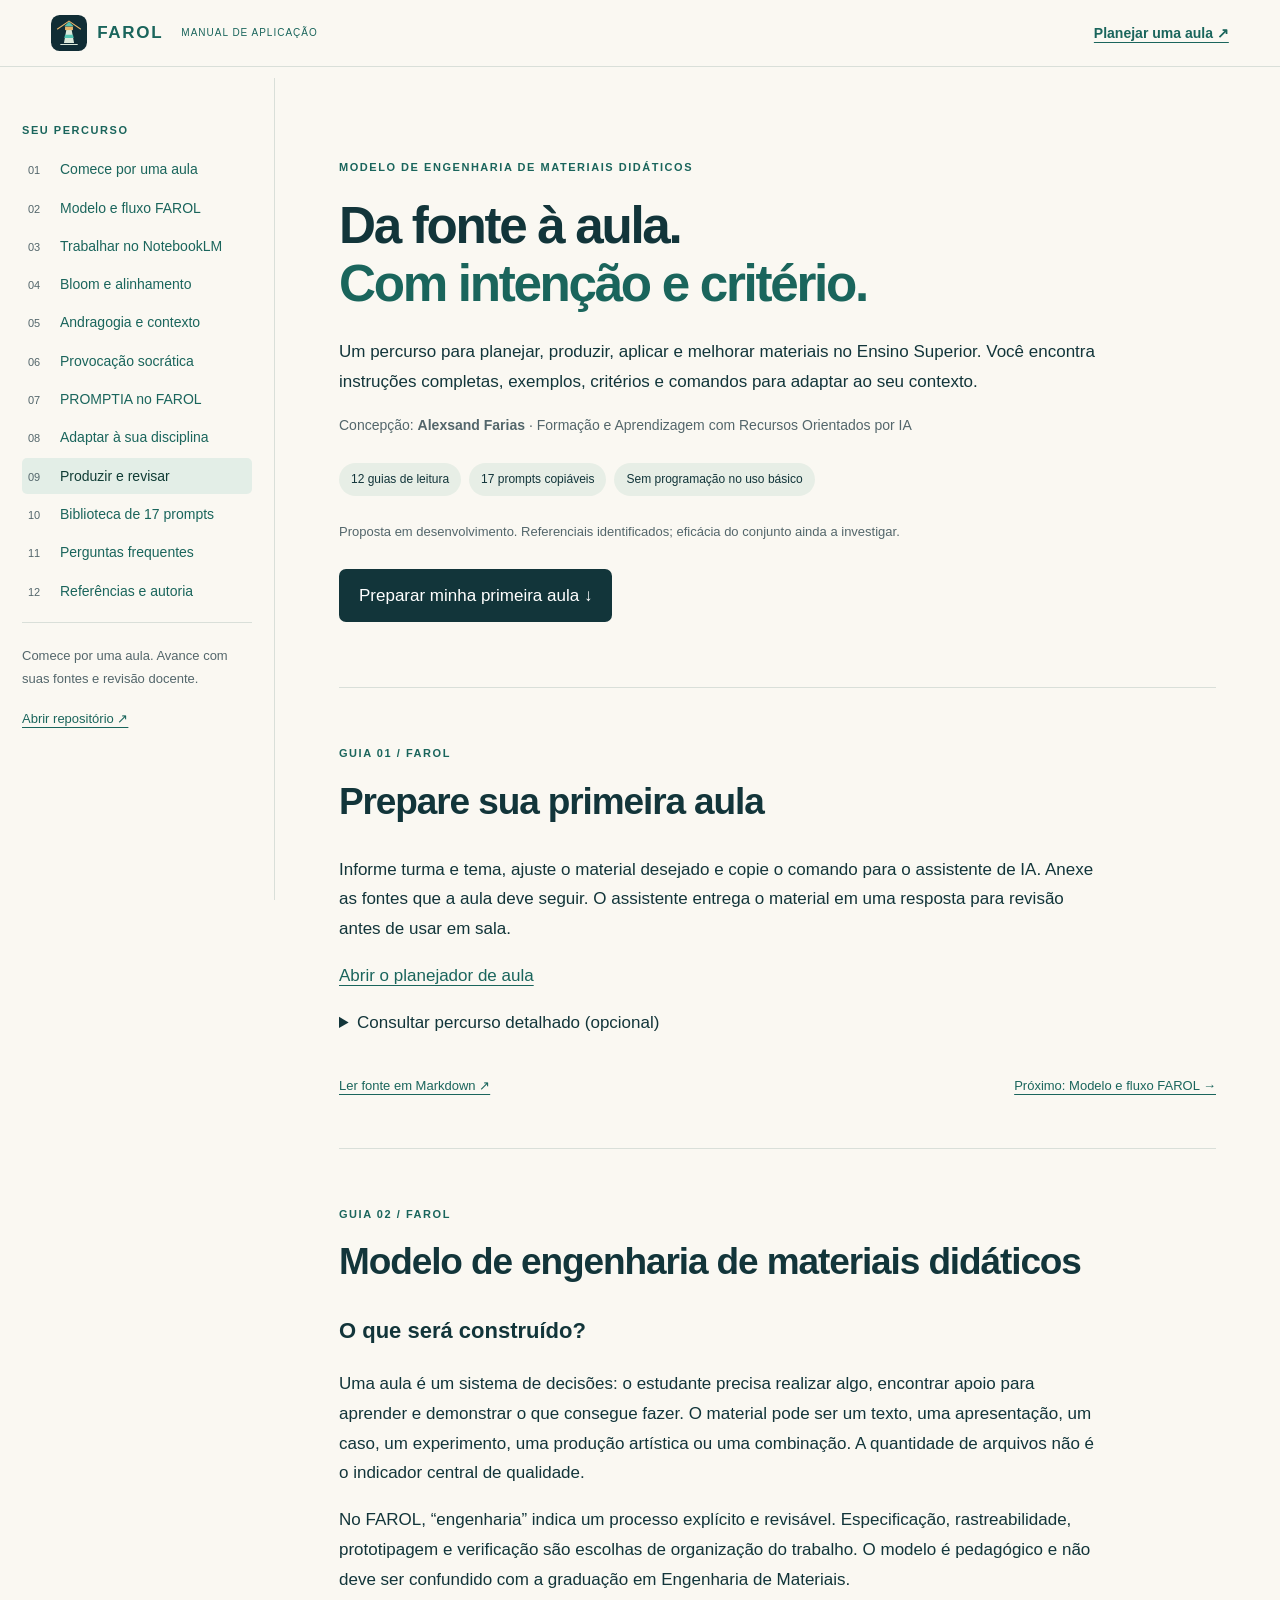
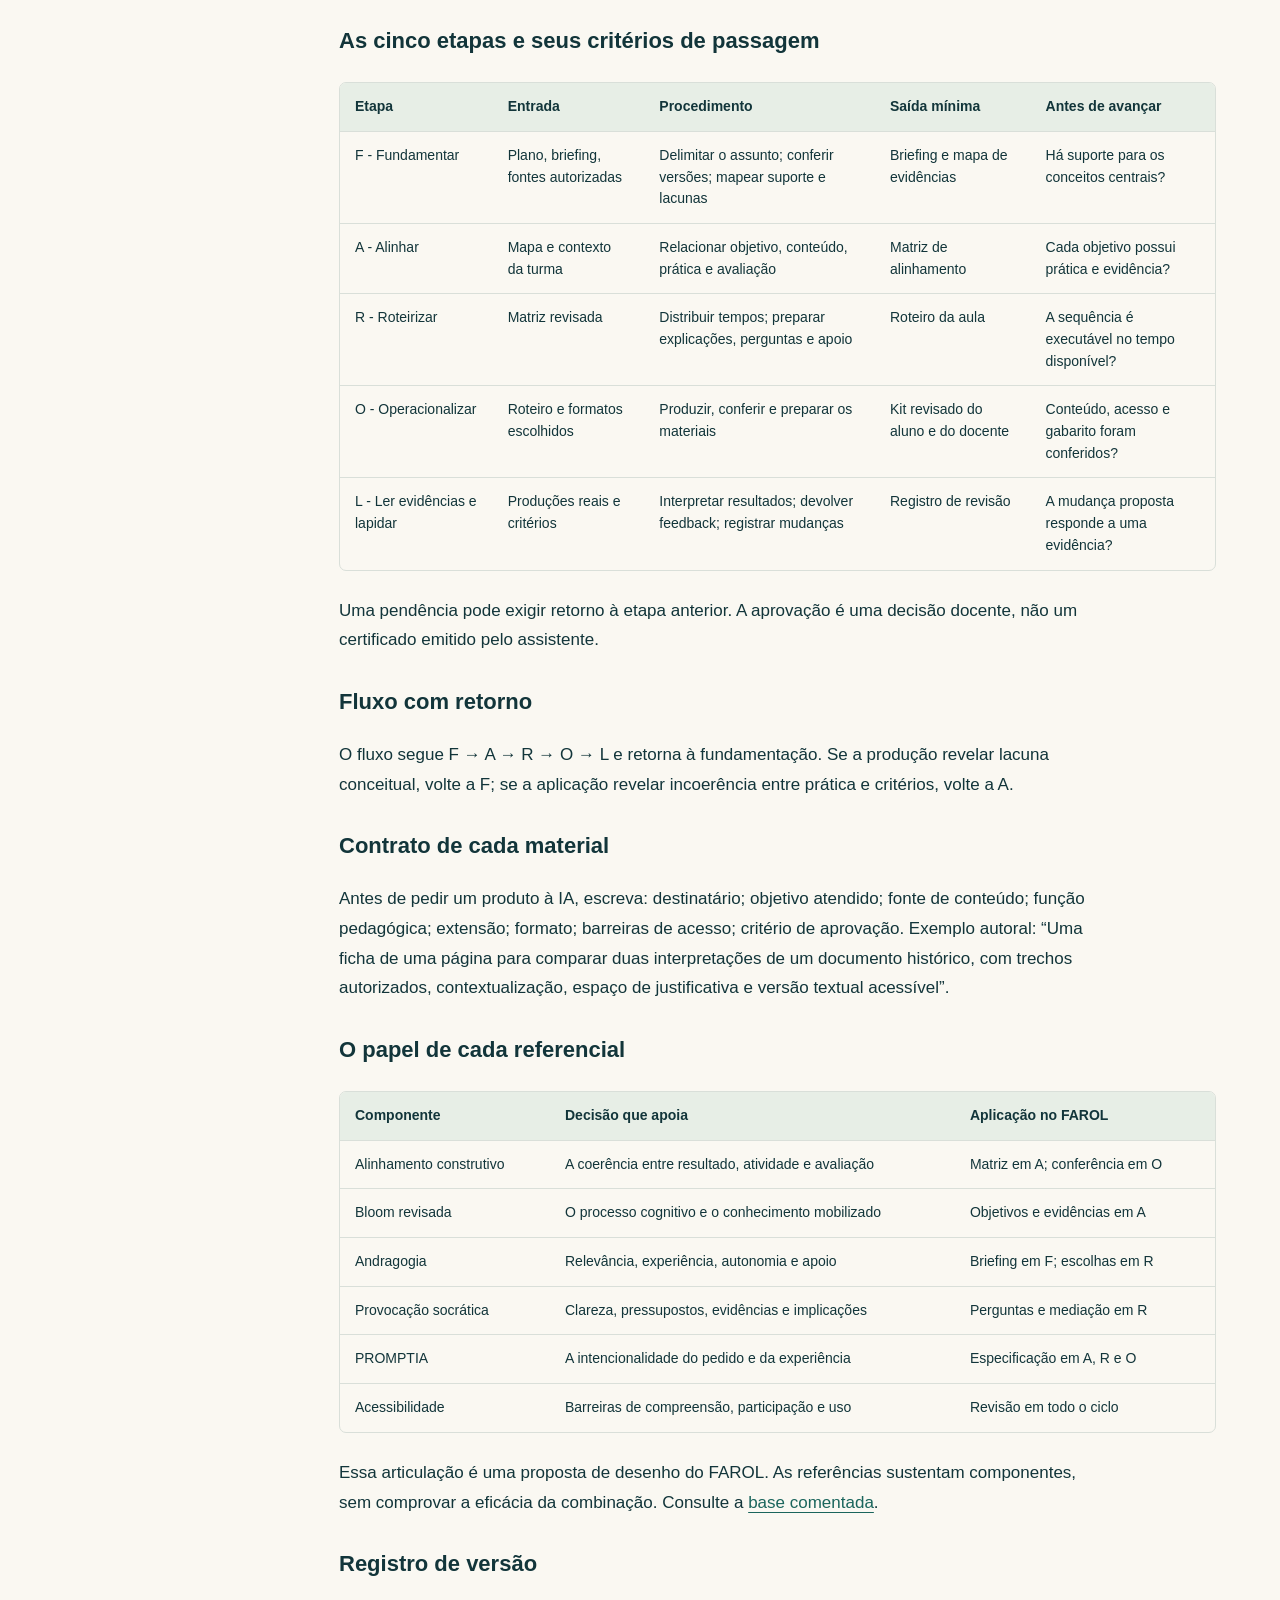
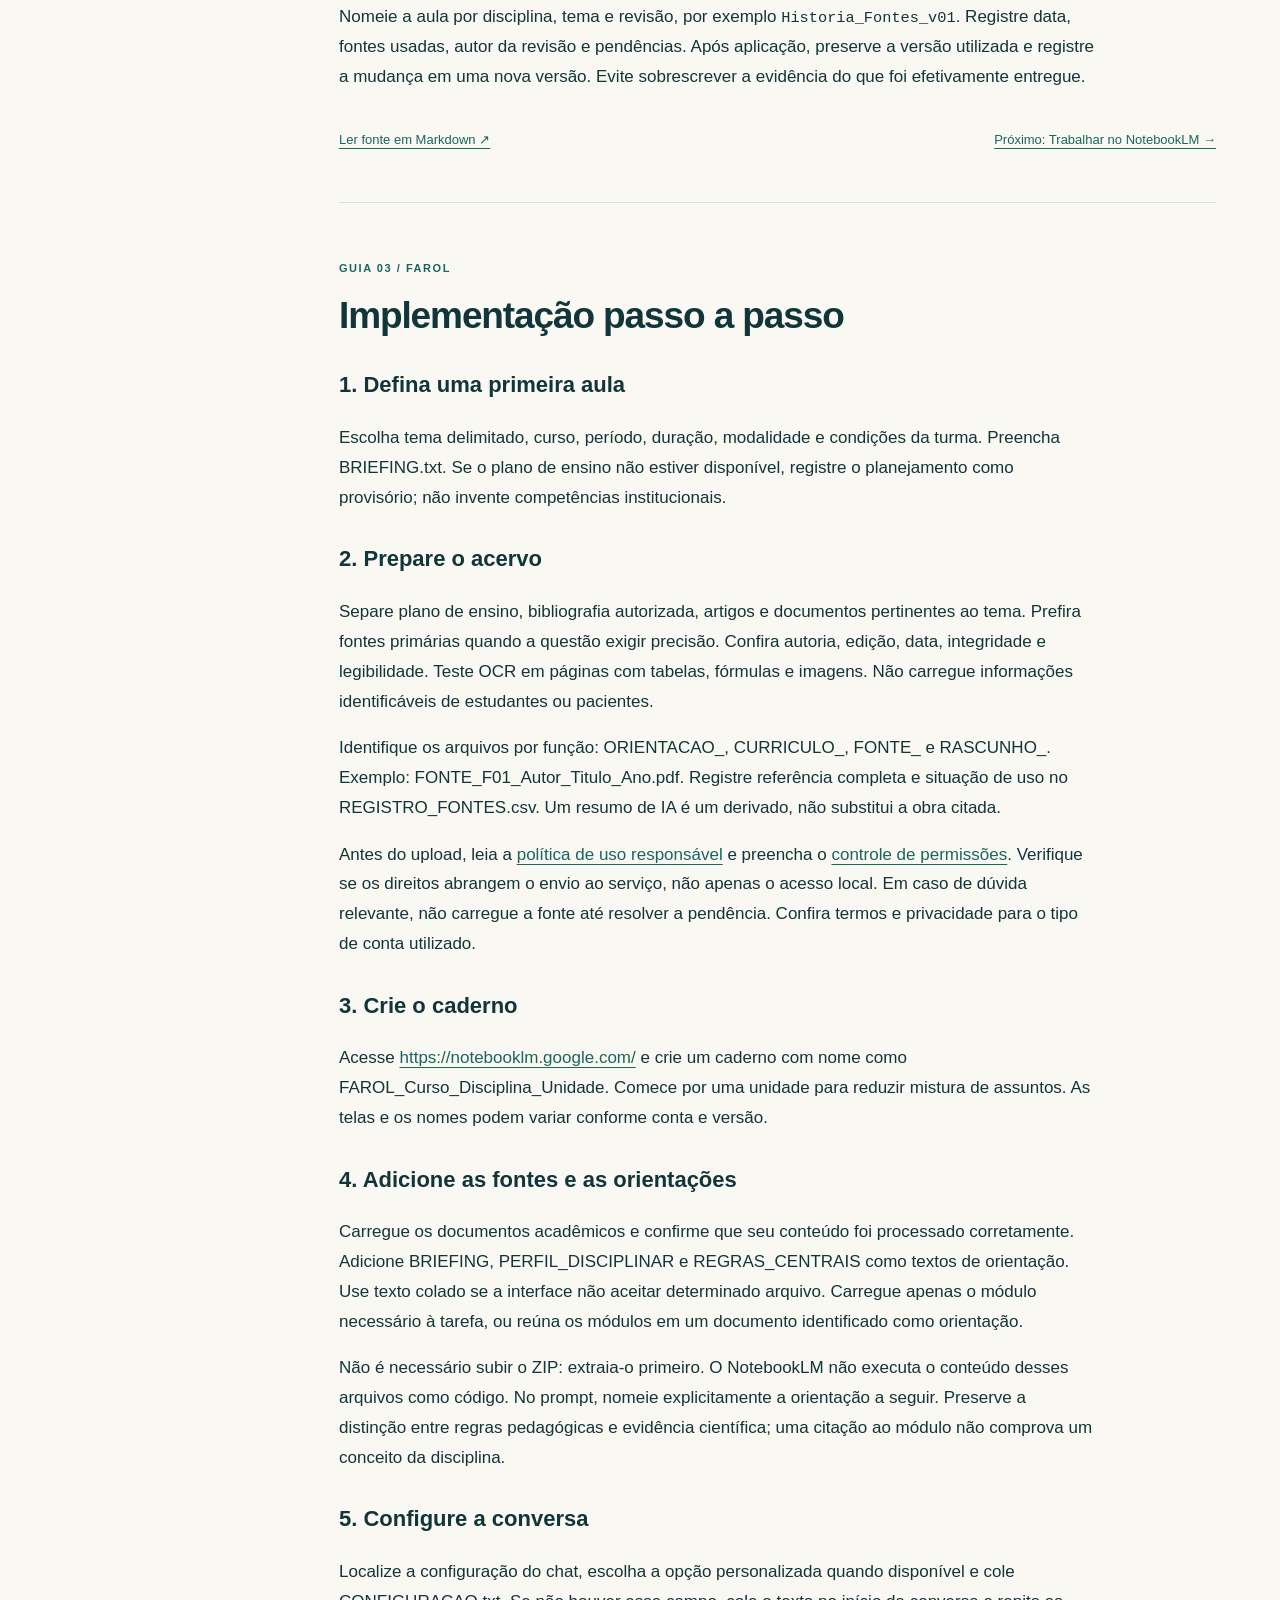
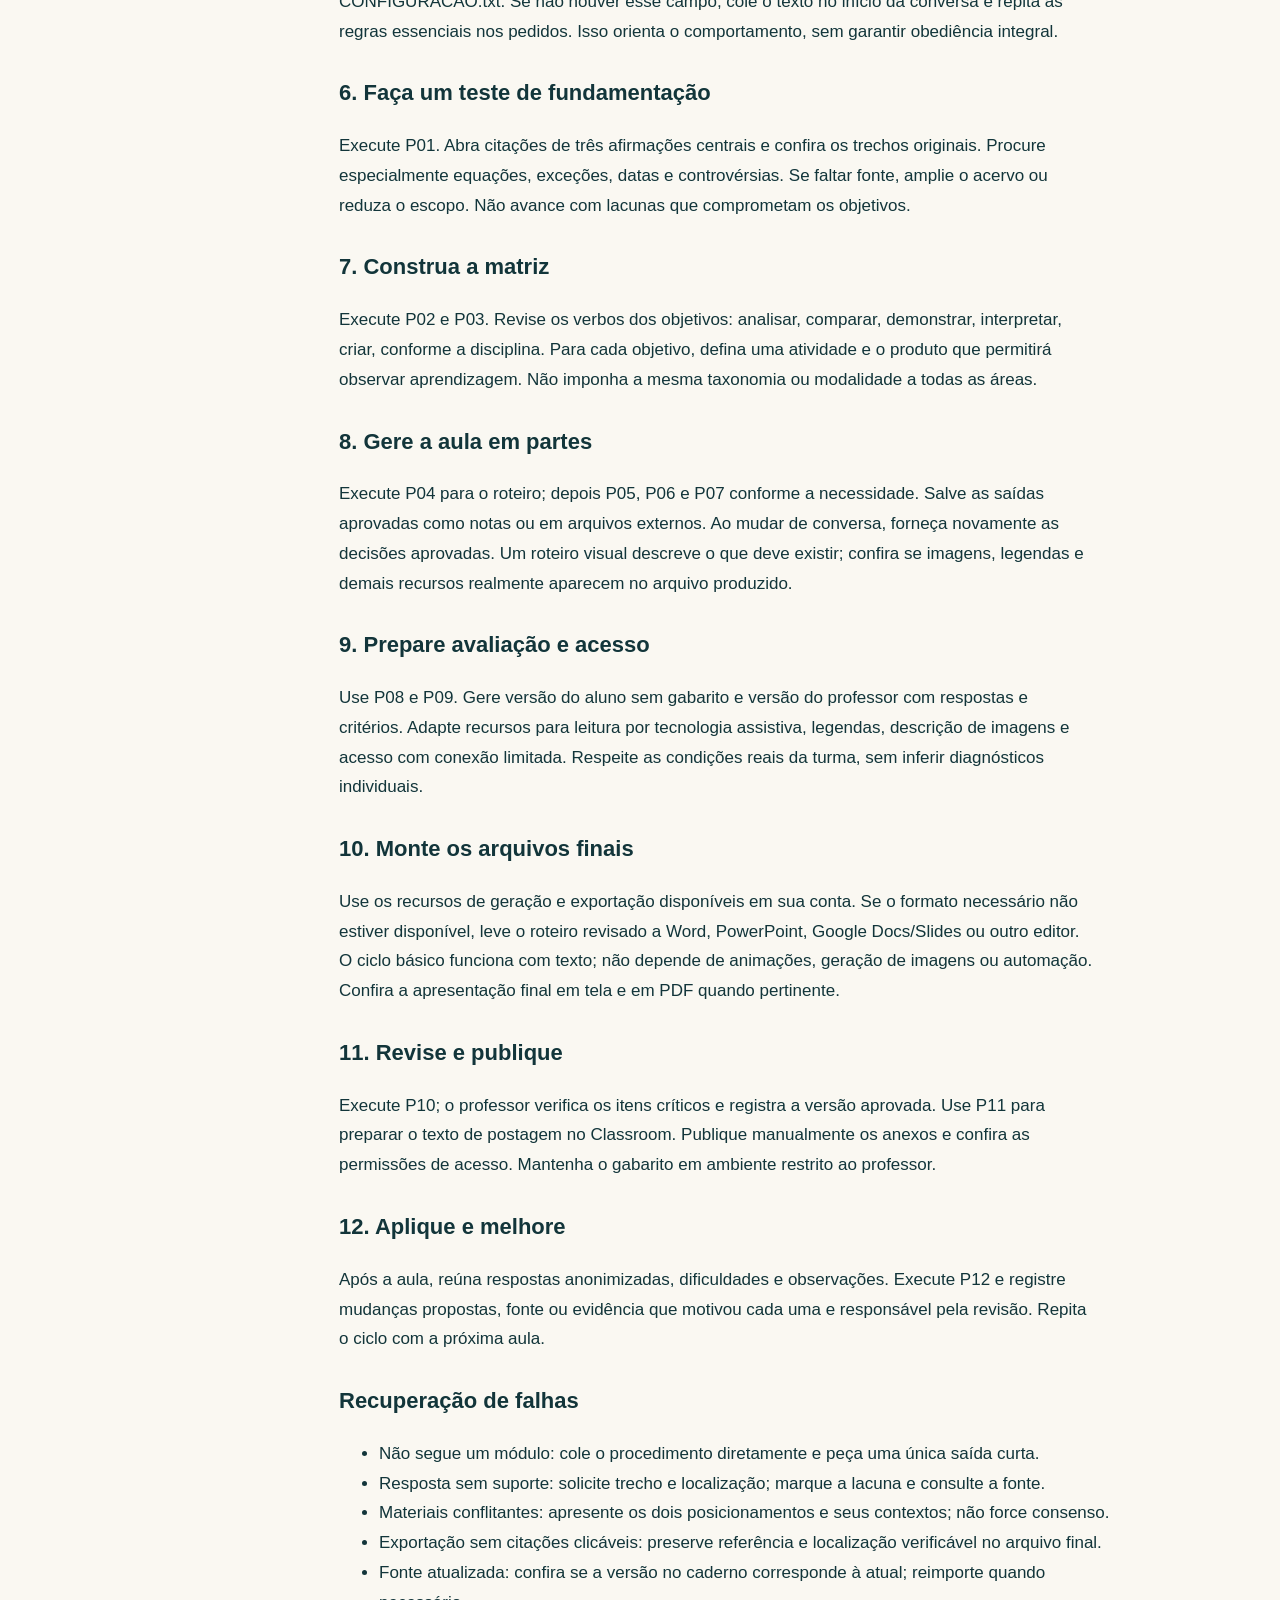
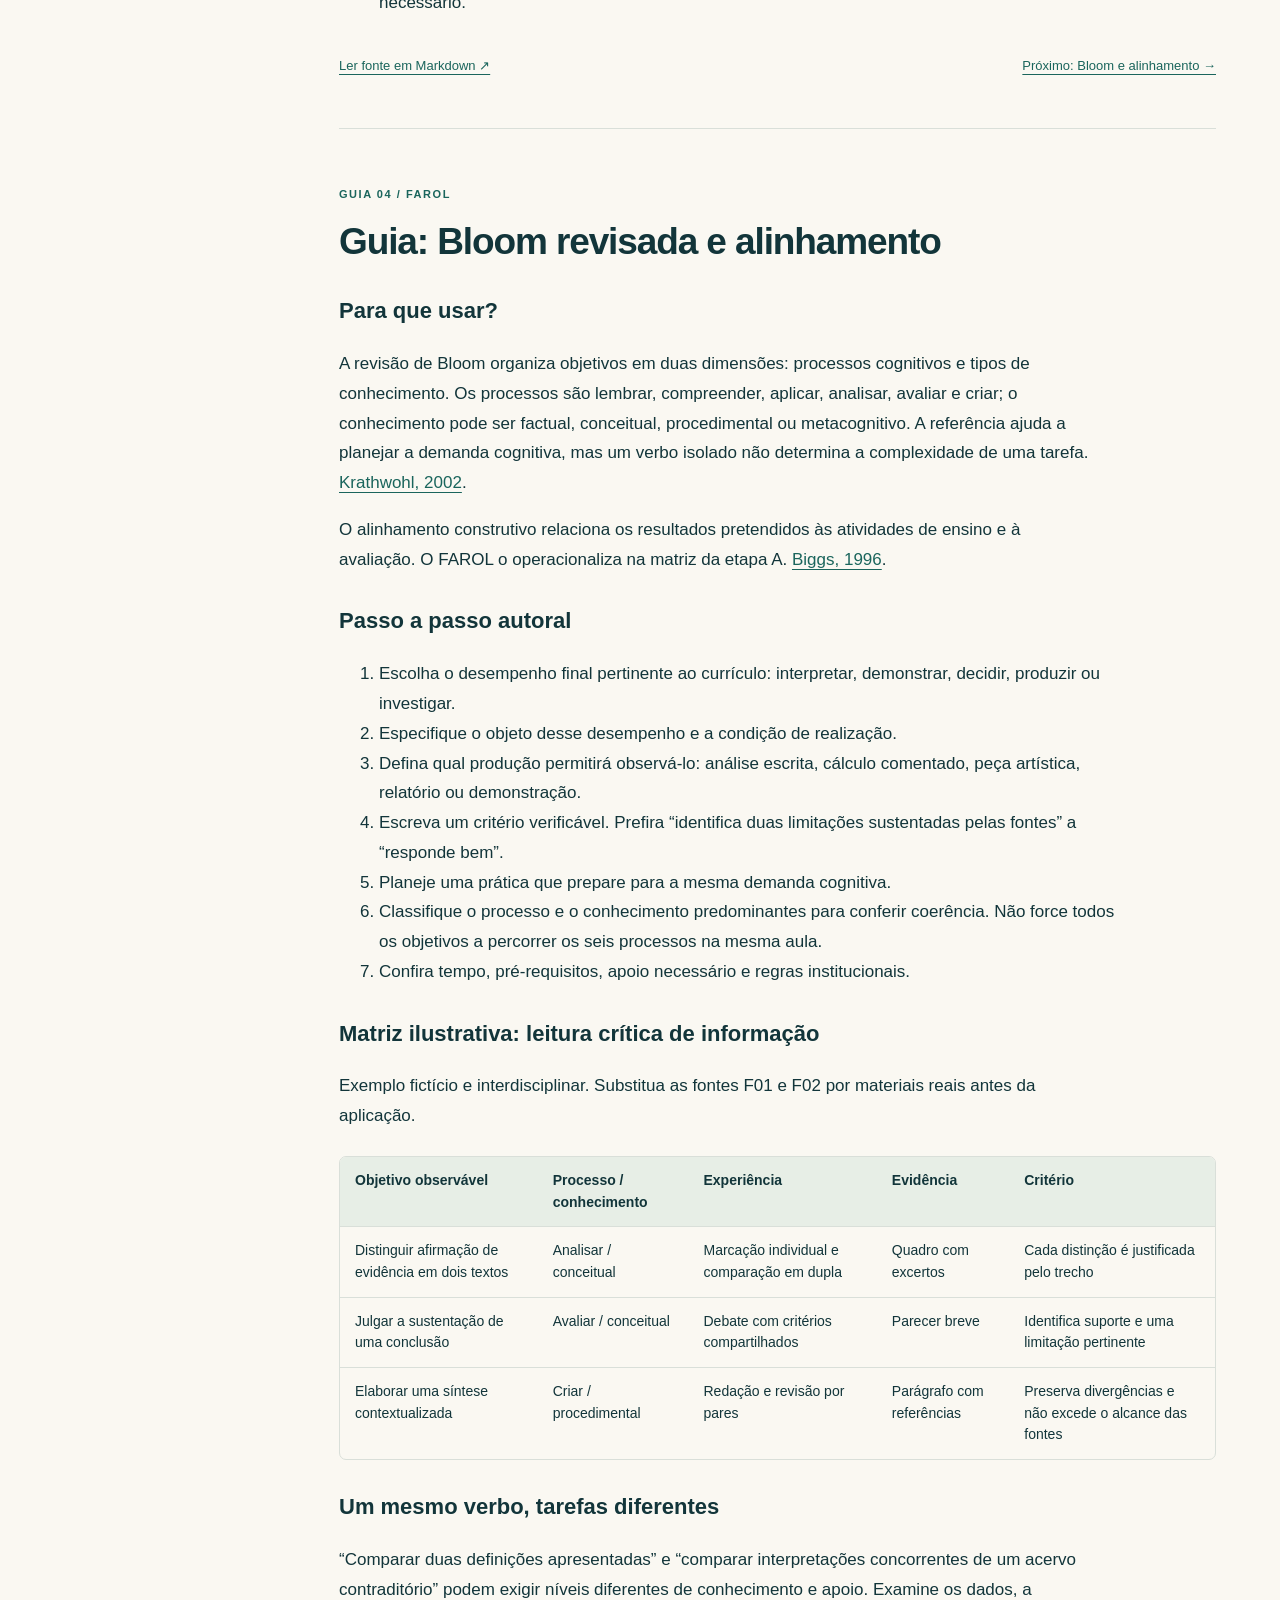
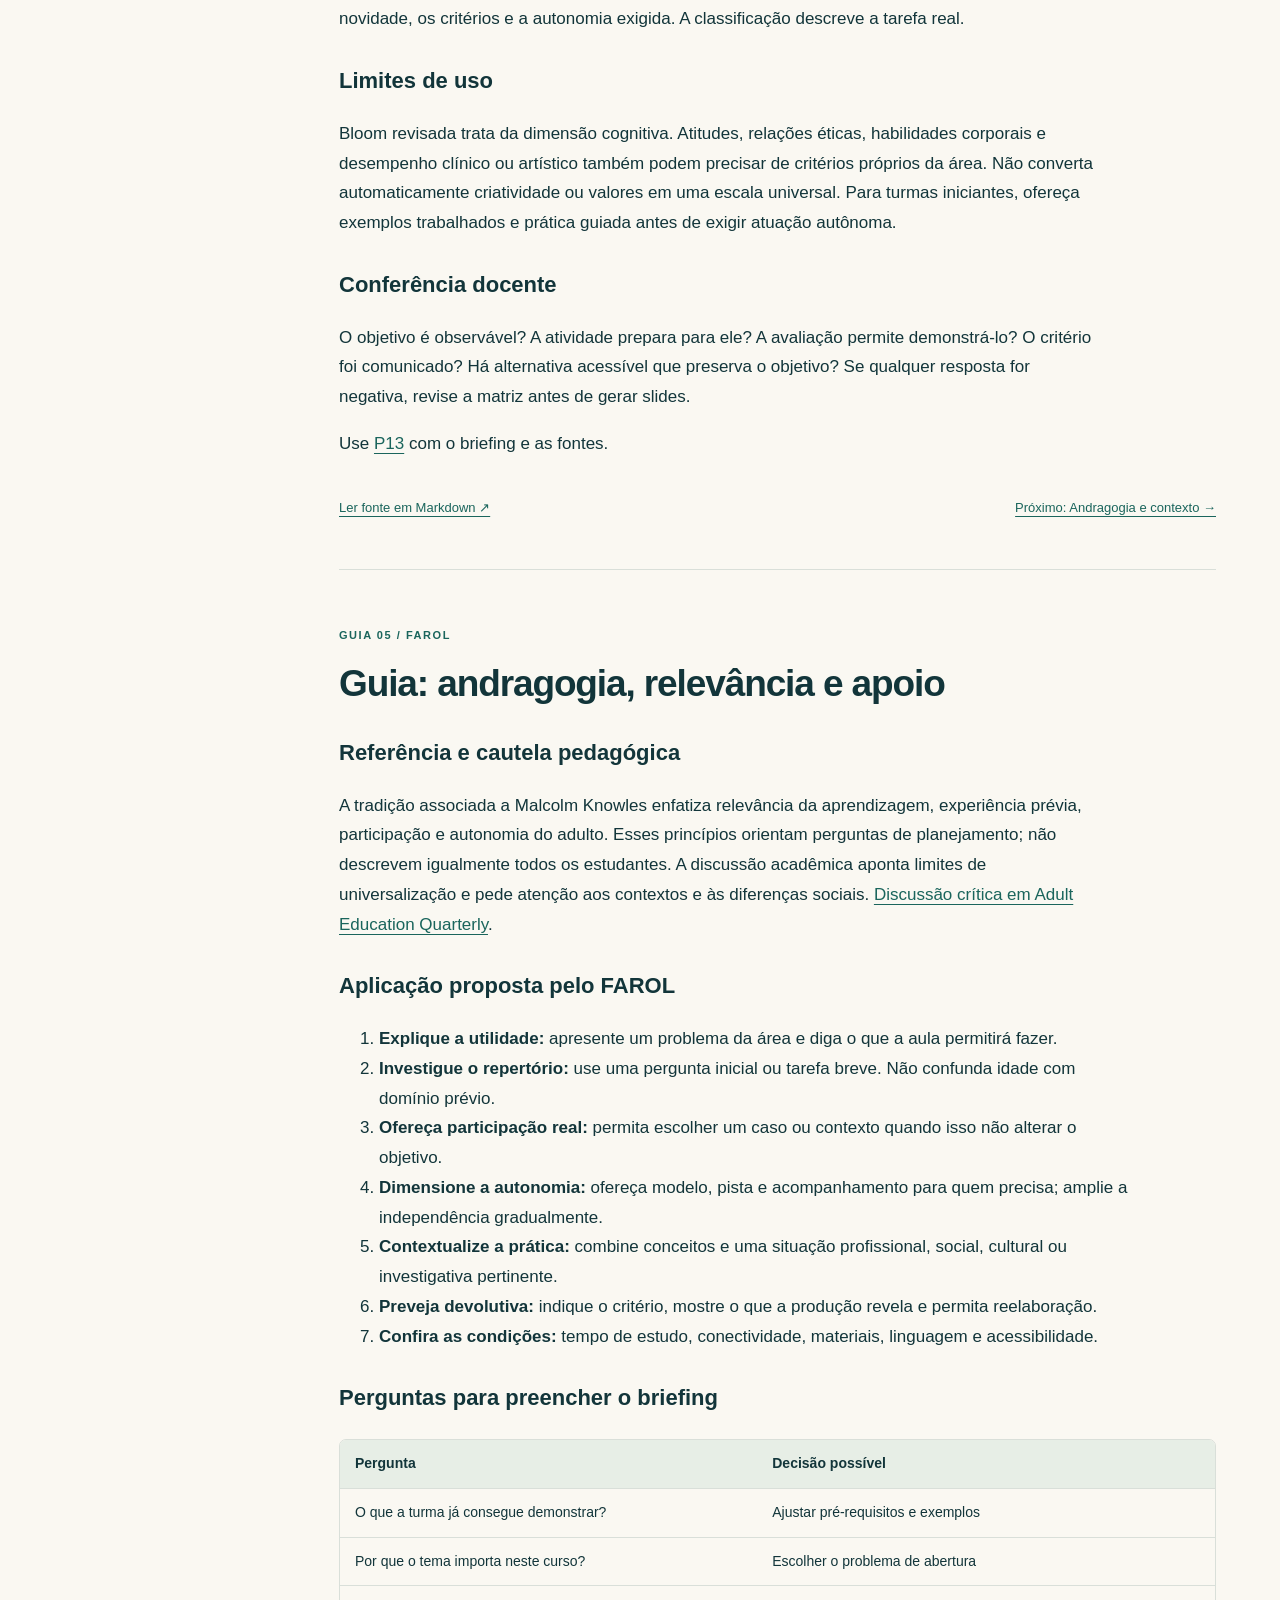
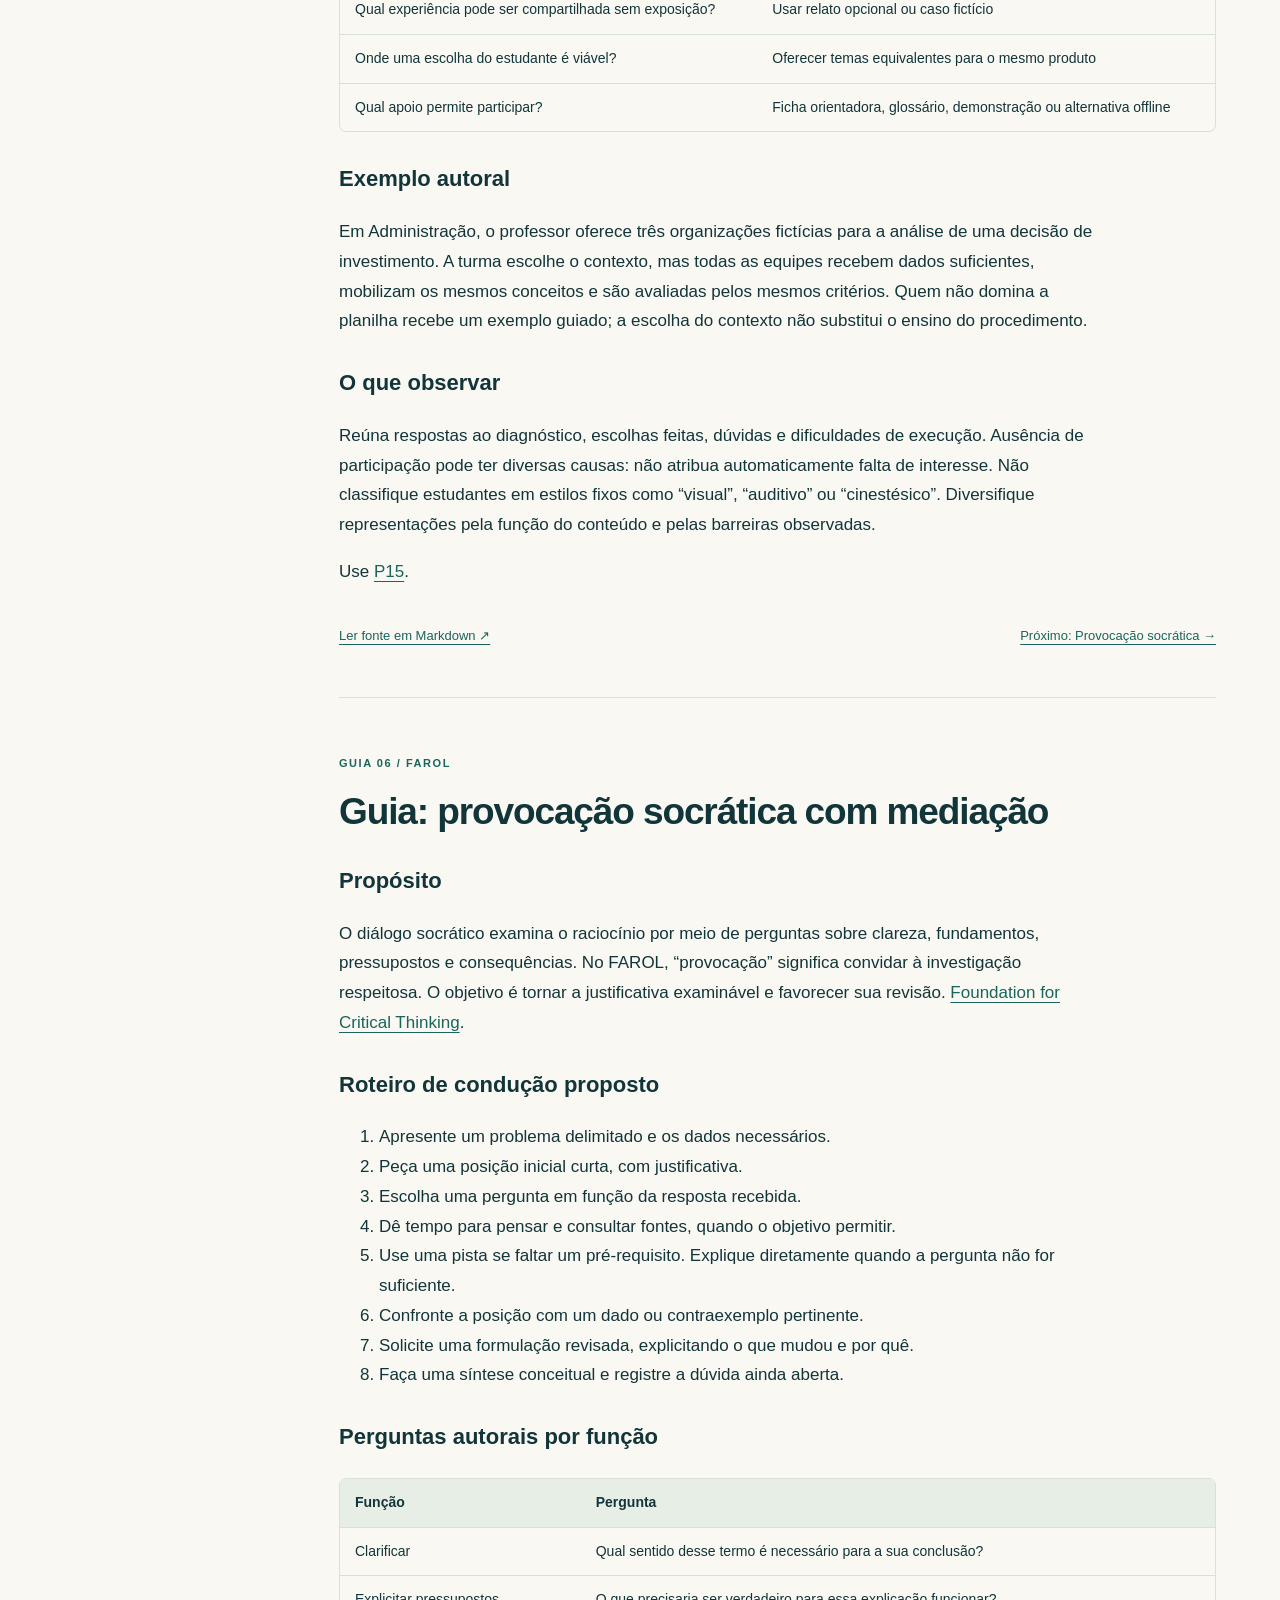
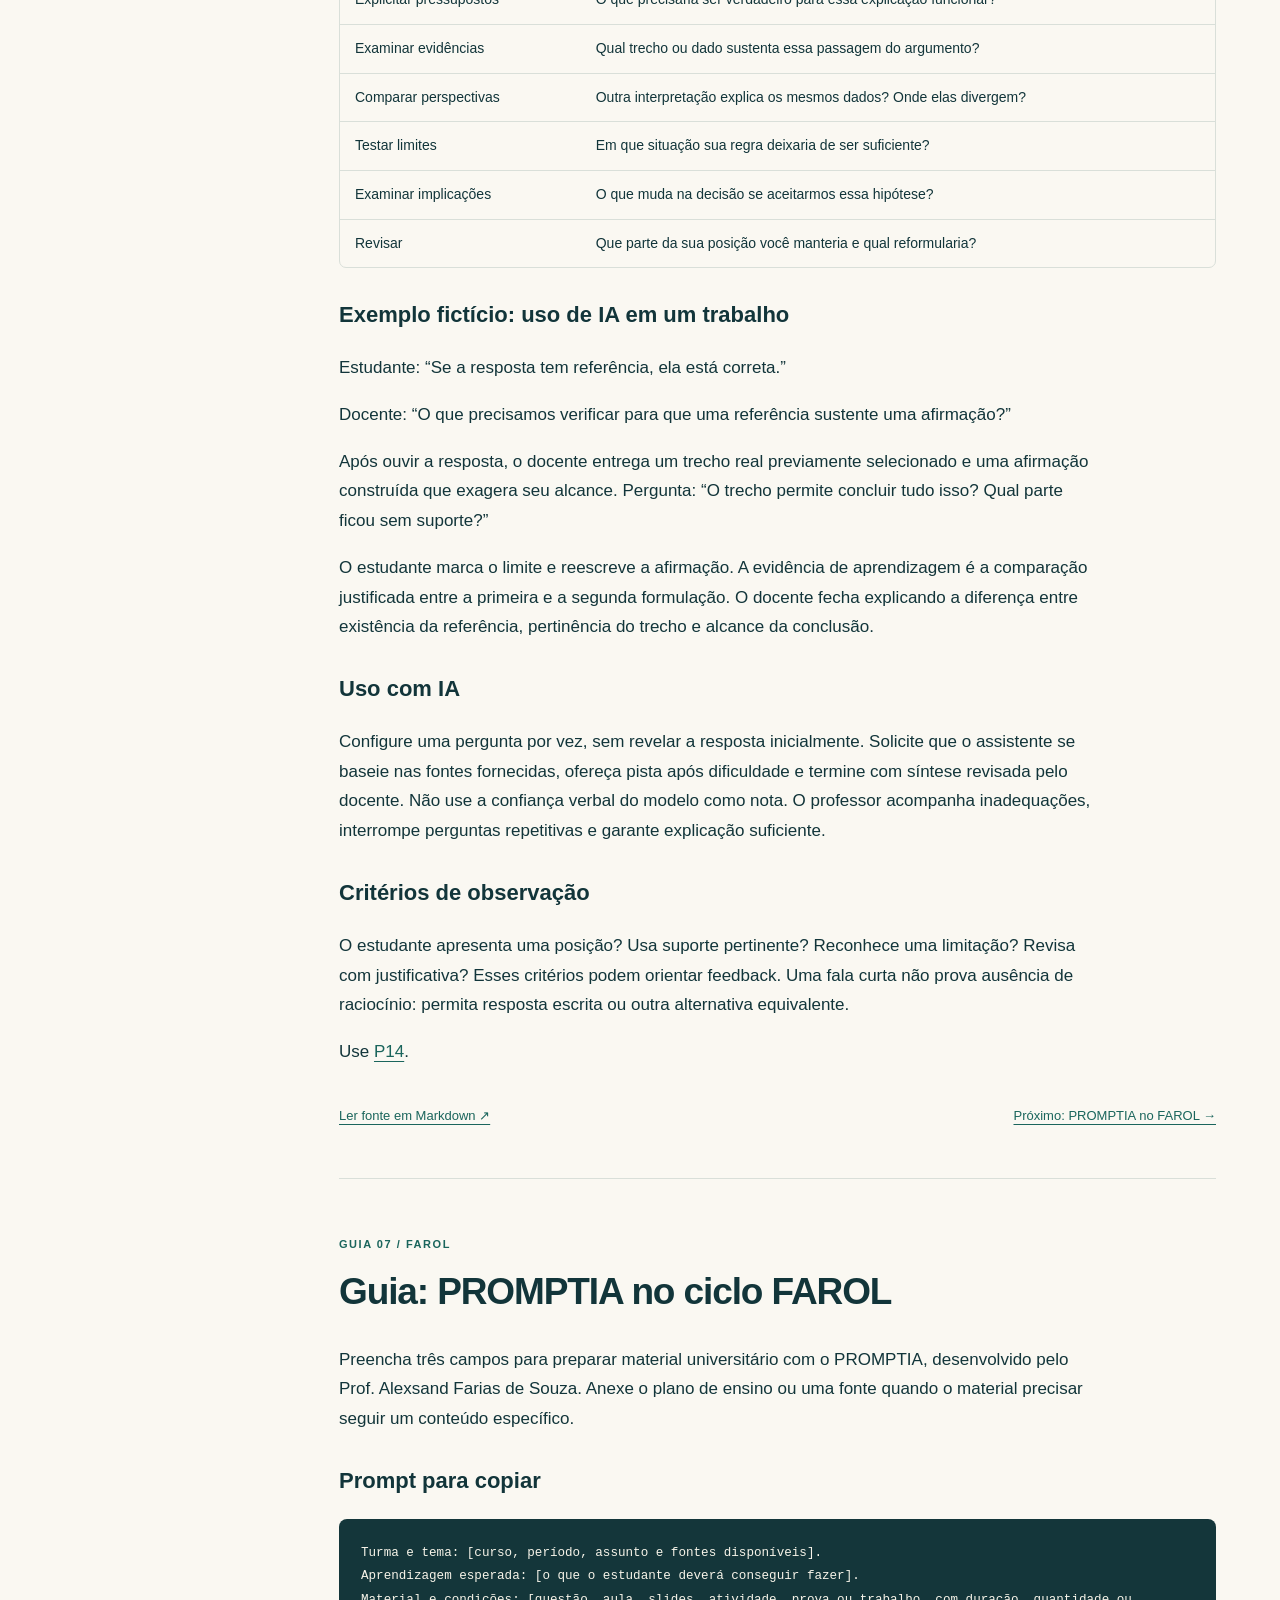
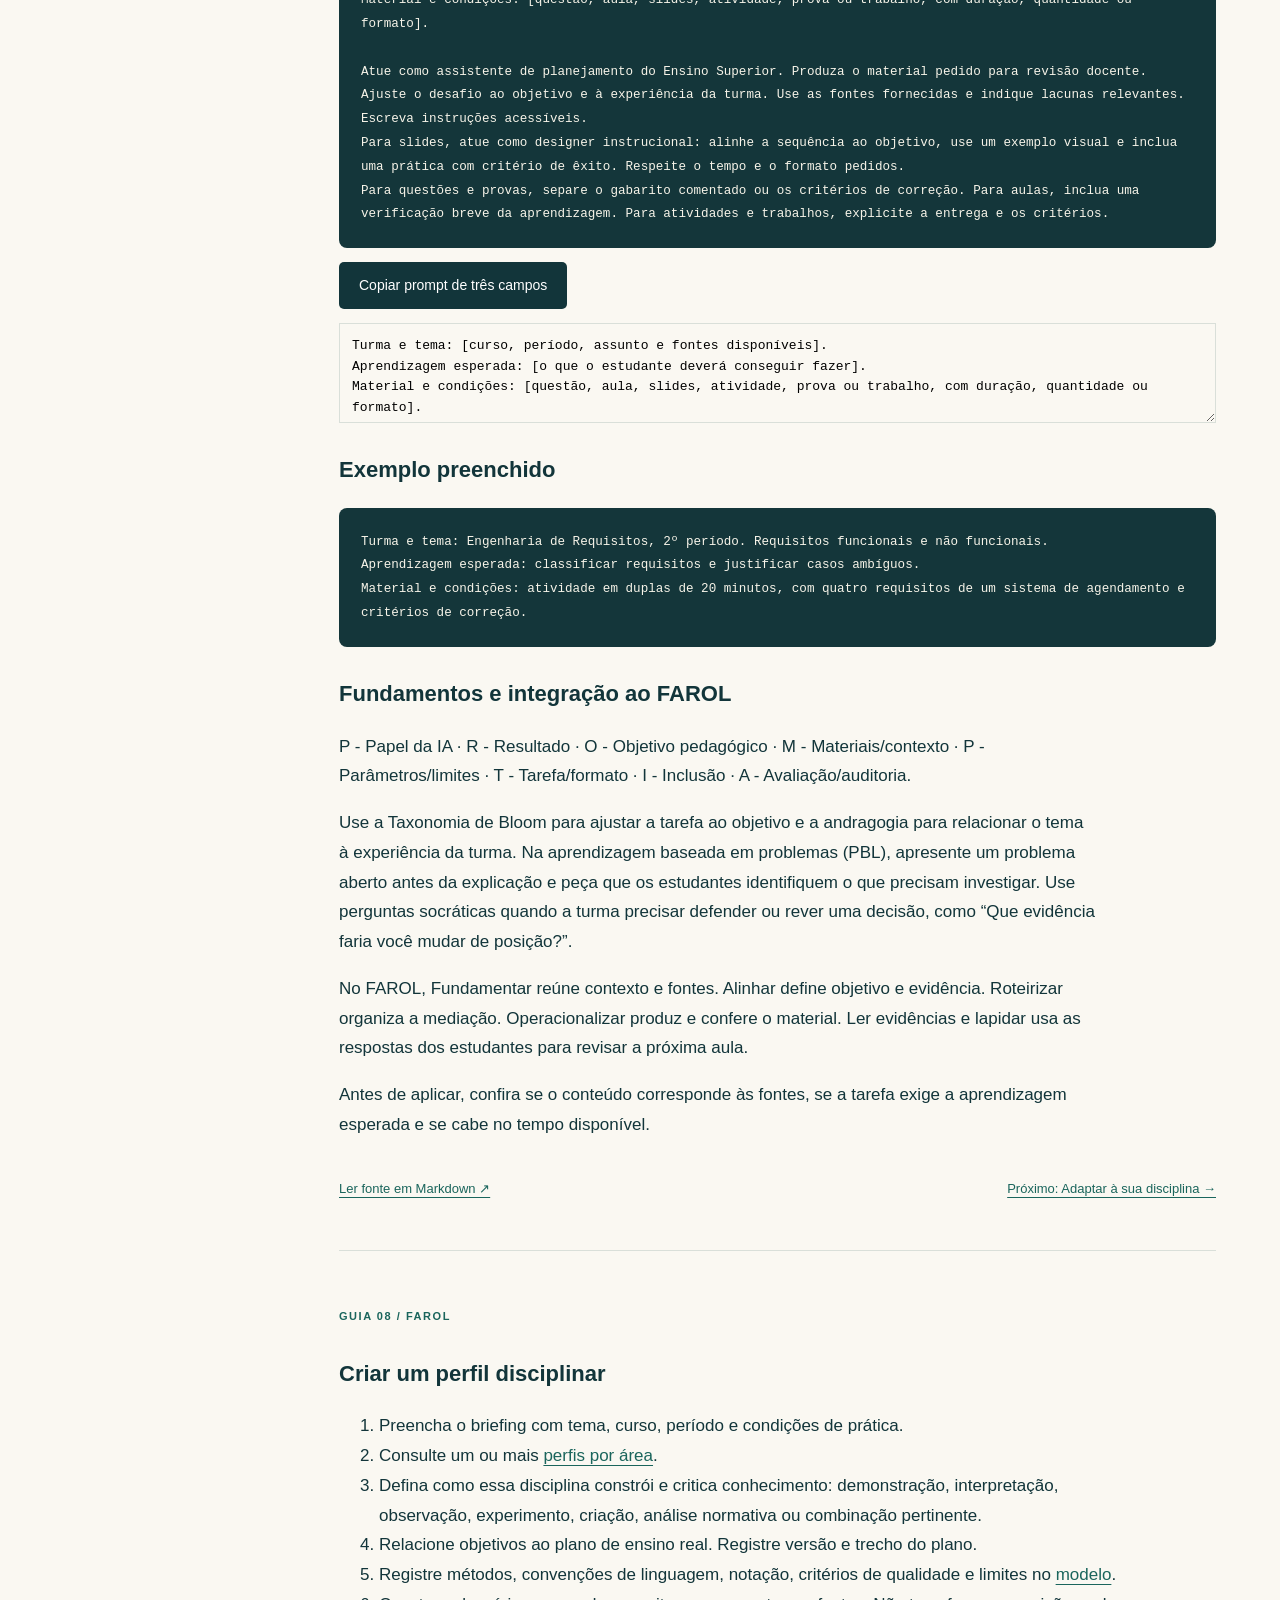
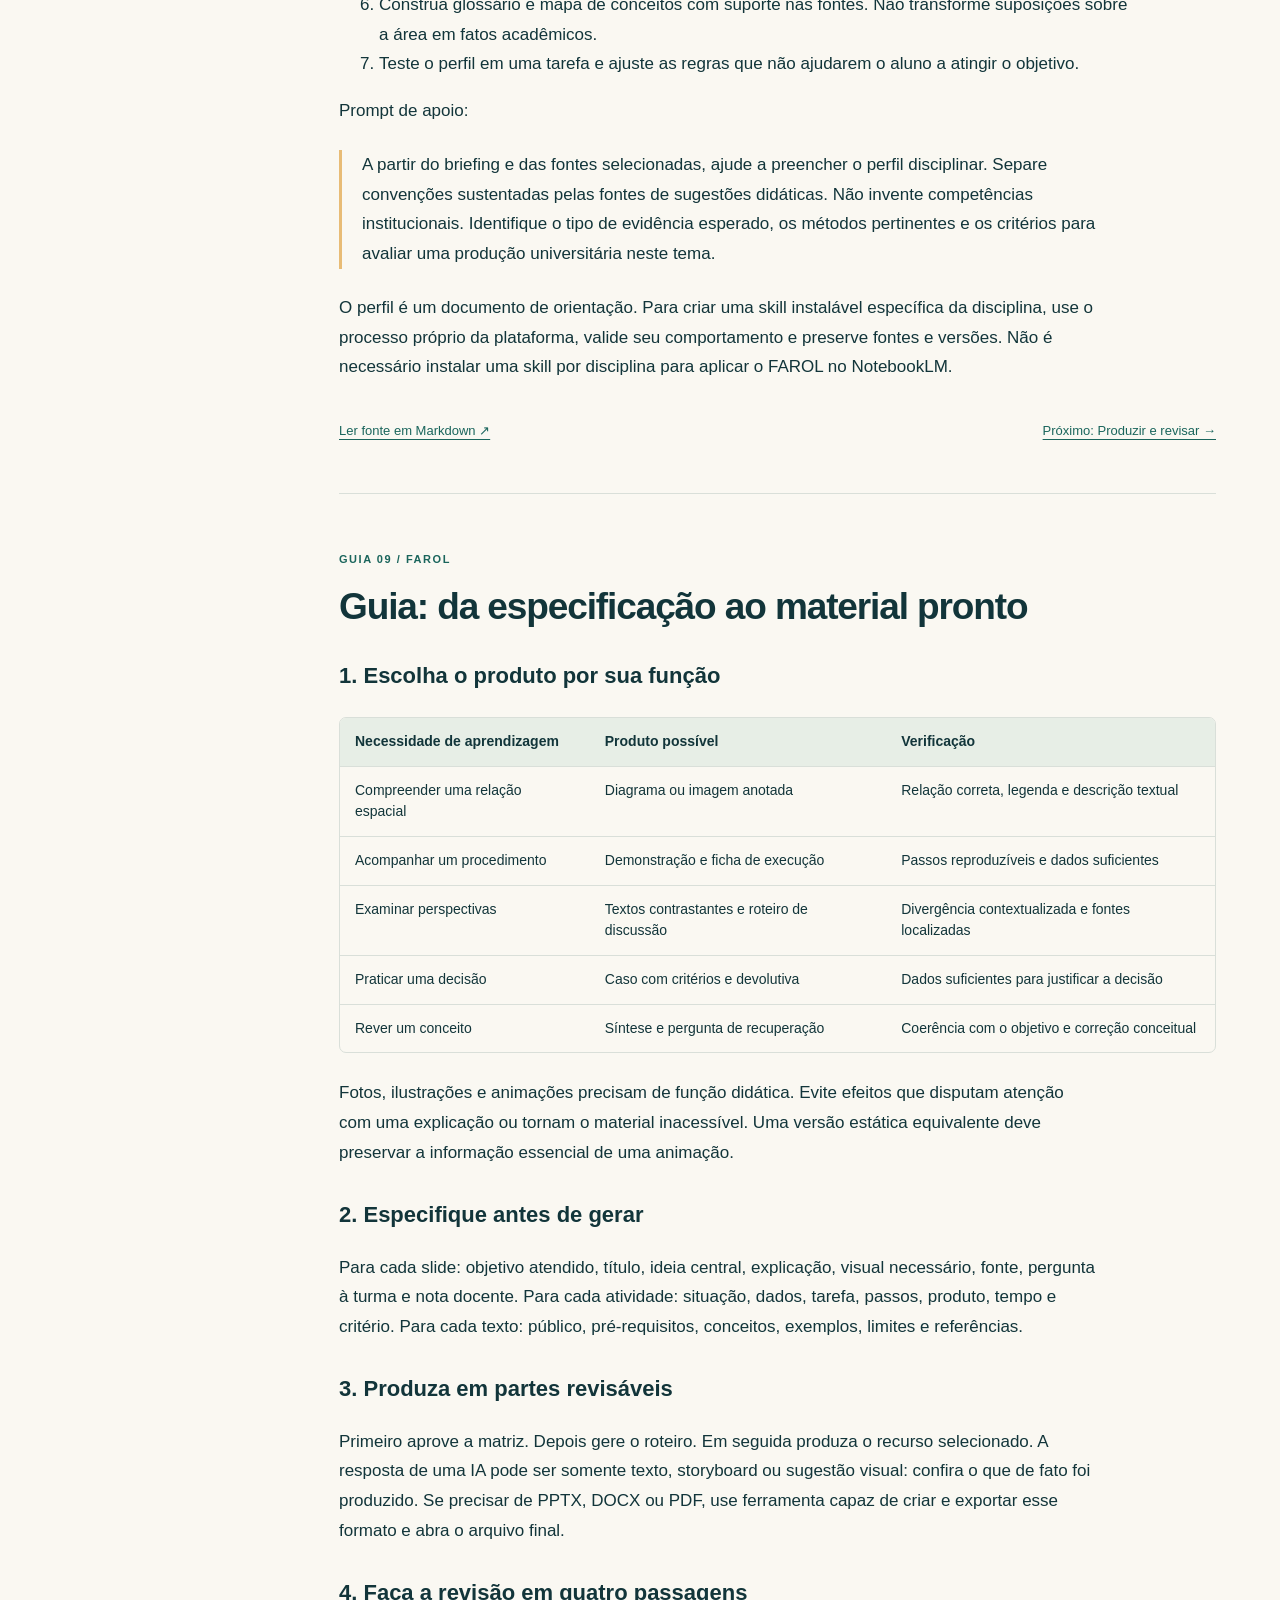
==== commit 55f9610f: "Simplificar a geração de aulas com pedido direto no FAROL" ====
--- a/docs/site/manual.html
+++ b/docs/site/manual.html
@@ -1,10 +1,10 @@
 <!doctype html>
 <html lang="pt-BR"><head><meta charset="utf-8"><meta name="viewport" content="width=device-width,initial-scale=1"><title>Manual FAROL | Da fonte à aula</title><meta name="description" content="Aprenda a criar aulas com o FAROL: início rápido, Bloom, andragogia, diálogo socrático, PROMPTIA, 17 prompts e FAQ."><link rel="icon" href="favicon.svg"><link rel="stylesheet" href="manual.css?v=0.5.0"><script src="manual.js?v=0.5.0" defer></script></head>
 <body id="topo"><a class="skip" href="#manual-conteudo">Pular para os guias</a><header class="manual-header"><a href="index.html" class="wordmark"><img src="favicon.svg" width="36" height="36" alt="">FAROL <small>MANUAL DE APLICAÇÃO</small></a><a href="index.html#planejar">Planejar uma aula ↗</a></header>
-<div class="manual-shell"><aside><p class="eyebrow">SEU PERCURSO</p><nav aria-label="Guias do manual"><a href="#comece"><span>01</span>Comece por uma aula</a><a href="#modelo"><span>02</span>Modelo e fluxo FAROL</a><a href="#fontes"><span>03</span>Trabalhar no NotebookLM</a><a href="#bloom"><span>04</span>Bloom e alinhamento</a><a href="#adultos"><span>05</span>Andragogia e contexto</a><a href="#socratico"><span>06</span>Provocação socrática</a><a href="#promptia"><span>07</span>PROMPTIA no FAROL</a><a href="#areas"><span>08</span>Adaptar à sua disciplina</a><a href="#producao"><span>09</span>Produzir e revisar</a><a href="#prompts"><span>10</span>Biblioteca de 17 prompts</a><a href="#faq"><span>11</span>Perguntas frequentes</a><a href="#referencias"><span>12</span>Referências e autoria</a></nav><p class="aside-note">Comece por uma aula. Avance com suas fontes e revisão docente.</p><a href="https://github.com/alexsandsouza/metodofarol">Abrir repositório ↗</a></aside><main id="manual-conteudo"><div class="manual-hero"><p class="eyebrow">MODELO DE ENGENHARIA DE MATERIAIS DIDÁTICOS</p><h1>Da fonte à aula.<br><em>Com intenção e critério.</em></h1><p>Um percurso para planejar, produzir, aplicar e melhorar materiais no Ensino Superior. Você encontra instruções completas, exemplos, critérios e comandos para adaptar ao seu contexto.</p><p class="author">Concepção: <strong>Alexsand Farias</strong> · Formação e Aprendizagem com Recursos Orientados por IA</p><div class="hero-tags"><span>12 guias de leitura</span><span>17 prompts copiáveis</span><span>Sem programação no uso básico</span></div><p class="development">Proposta em desenvolvimento. Referenciais identificados; eficácia do conjunto ainda a investigar.</p><a class="primary" href="#comece">Preparar minha primeira aula ↓</a></div><section id="comece" class="chapter" aria-label="Comece por uma aula"><p class="chapter-number">GUIA 01 / FAROL</p><h2>Quick start: sua primeira aula com FAROL</h2>
+<div class="manual-shell"><aside><p class="eyebrow">SEU PERCURSO</p><nav aria-label="Guias do manual"><a href="#comece"><span>01</span>Comece por uma aula</a><a href="#modelo"><span>02</span>Modelo e fluxo FAROL</a><a href="#fontes"><span>03</span>Trabalhar no NotebookLM</a><a href="#bloom"><span>04</span>Bloom e alinhamento</a><a href="#adultos"><span>05</span>Andragogia e contexto</a><a href="#socratico"><span>06</span>Provocação socrática</a><a href="#promptia"><span>07</span>PROMPTIA no FAROL</a><a href="#areas"><span>08</span>Adaptar à sua disciplina</a><a href="#producao"><span>09</span>Produzir e revisar</a><a href="#prompts"><span>10</span>Biblioteca de 17 prompts</a><a href="#faq"><span>11</span>Perguntas frequentes</a><a href="#referencias"><span>12</span>Referências e autoria</a></nav><p class="aside-note">Comece por uma aula. Avance com suas fontes e revisão docente.</p><a href="https://github.com/alexsandsouza/metodofarol">Abrir repositório ↗</a></aside><main id="manual-conteudo"><div class="manual-hero"><p class="eyebrow">MODELO DE ENGENHARIA DE MATERIAIS DIDÁTICOS</p><h1>Da fonte à aula.<br><em>Com intenção e critério.</em></h1><p>Um percurso para planejar, produzir, aplicar e melhorar materiais no Ensino Superior. Você encontra instruções completas, exemplos, critérios e comandos para adaptar ao seu contexto.</p><p class="author">Concepção: <strong>Alexsand Farias</strong> · Formação e Aprendizagem com Recursos Orientados por IA</p><div class="hero-tags"><span>12 guias de leitura</span><span>17 prompts copiáveis</span><span>Sem programação no uso básico</span></div><p class="development">Proposta em desenvolvimento. Referenciais identificados; eficácia do conjunto ainda a investigar.</p><a class="primary" href="#comece">Preparar minha primeira aula ↓</a></div><section id="comece" class="chapter" aria-label="Comece por uma aula"><p class="chapter-number">GUIA 01 / FAROL</p><h2>Prepare sua primeira aula</h2><p>Informe turma e tema, ajuste o material desejado e copie o comando para o assistente de IA. Anexe as fontes que a aula deve seguir. O assistente entrega o material em uma resposta para revisão antes de usar em sala.</p><p><a href="index.html#planejar">Abrir o planejador de aula</a></p><details><summary>Consultar percurso detalhado (opcional)</summary>
 <h3>Antes de começar</h3>
 <p>Escolha uma aula delimitada, tenha o plano de ensino quando disponível e selecione poucas fontes pertinentes que você possa utilizar. Você precisará de um editor de texto e, se quiser apoio de IA, de um assistente ou NotebookLM. Não é necessário programar. O tempo de preparação depende do acervo e dos produtos escolhidos.</p>
-<p>O resultado mínimo é um briefing, uma matriz, um roteiro e uma atividade com critérios. Crie slides ou outros recursos quando ajudarem o objetivo.</p>
+<p>Neste percurso, o resultado é um briefing, uma matriz, um roteiro e uma atividade com critérios. Crie slides ou outros recursos quando ajudarem o objetivo.</p>
 <h3>Passo 1 - Descreva a aula</h3>
 <p>Preencha o <a href="https://github.com/alexsandsouza/metodofarol/blob/main/modelos/BRIEFING.txt">briefing</a>. Registre curso, disciplina, período, tema, duração, repertório, recursos, barreiras e produto desejado. Se faltar plano de ensino, marque os objetivos como provisórios.</p>
 <p><strong>Exemplo fictício:</strong> aula interdisciplinar de 100 minutos para universitários iniciantes, sobre a distinção entre opinião, afirmação e evidência. Produto: parecer breve que julga a sustentação de uma conclusão. Recursos: dois textos autorizados, projetor opcional e ficha impressa.</p>
@@ -88,7 +88,7 @@
 <h3>Se algo falhar</h3>
 <p><strong>A IA inventou fonte:</strong> retire a afirmação, consulte o original e registre a lacuna.<br><strong>A saída ficou genérica:</strong> reduza o pedido a um produto, forneça o briefing e peça critérios explícitos.<br><strong>A atividade ficou longa:</strong> priorize o objetivo central e recalcule os tempos.<br><strong>A turma ainda não tem repertório:</strong> acrescente exemplo guiado e pratique antes da tarefa autônoma.<br><strong>A fonte mudou:</strong> confira a versão no caderno e revise os derivados já produzidos.</p>
 <p><a href="https://github.com/alexsandsouza/metodofarol/blob/main/docs/README.md">Continuar pelos guias</a> · <a href="#prompts">Copiar prompts</a></p>
-<div class="chapter-end"><a href="https://github.com/alexsandsouza/metodofarol/blob/main/docs/10-primeira-aula.md">Ler fonte em Markdown ↗</a><a href="#modelo">Próximo: Modelo e fluxo FAROL →</a></div></section><section id="modelo" class="chapter" aria-label="Modelo e fluxo FAROL"><p class="chapter-number">GUIA 02 / FAROL</p><h2>Modelo de engenharia de materiais didáticos</h2>
+</details><div class="chapter-end"><a href="https://github.com/alexsandsouza/metodofarol/blob/main/docs/10-primeira-aula.md">Ler fonte em Markdown ↗</a><a href="#modelo">Próximo: Modelo e fluxo FAROL →</a></div></section><section id="modelo" class="chapter" aria-label="Modelo e fluxo FAROL"><p class="chapter-number">GUIA 02 / FAROL</p><h2>Modelo de engenharia de materiais didáticos</h2>
 <h3>O que será construído?</h3>
 <p>Uma aula é um sistema de decisões: o estudante precisa realizar algo, encontrar apoio para aprender e demonstrar o que consegue fazer. O material pode ser um texto, uma apresentação, um caso, um experimento, uma produção artística ou uma combinação. A quantidade de arquivos não é o indicador central de qualidade.</p>
 <p>No FAROL, “engenharia” indica um processo explícito e revisável. Especificação, rastreabilidade, prototipagem e verificação são escolhas de organização do trabalho. O modelo é pedagógico e não deve ser confundido com a graduação em Engenharia de Materiais.</p>
@@ -623,11 +623,7 @@
 <p>Substitua os campos entre colchetes antes de executar.</p>
 <h3>Comando para copiar</h3>
 <p>Atue como designer instrucional do Ensino Superior. Use o briefing FAROL ou os três campos do PROMPTIA (turma e tema, aprendizagem esperada, material e condições). Aproveite o roteiro e as fontes fornecidas. Dimensione os slides pelo tempo disponível. Parta de uma situação da área, explique o conceito com um exemplo e proponha uma tarefa que permita observar o objetivo. Para cada slide, defina uma mensagem central, um visual que ajude a compreendê-la e uma nota de mediação. Use diagramas para processos e tabelas para comparações. Identifique exemplos fictícios, indique as fontes usadas e descreva visuais essenciais. Respeite o modelo e a tipografia solicitados. Quando o professor pedir PowerPoint e houver ferramenta de apresentação, gere o PPTX editável e revise contraste, legibilidade e cortes na apresentação renderizada. Quando a saída for um storyboard, entregue a sequência com as notas docentes.</p>
-<button class="copy" type="button" data-copy="command-P05">Copiar P05</button><textarea id="command-P05" class="copy-source" readonly aria-label="Comando P05">Substitua os campos entre colchetes antes de executar.
-
-## Comando para copiar
-
-Atue como designer instrucional do Ensino Superior. Use o briefing FAROL ou os três campos do PROMPTIA (turma e tema, aprendizagem esperada, material e condições). Aproveite o roteiro e as fontes fornecidas. Dimensione os slides pelo tempo disponível. Parta de uma situação da área, explique o conceito com um exemplo e proponha uma tarefa que permita observar o objetivo. Para cada slide, defina uma mensagem central, um visual que ajude a compreendê-la e uma nota de mediação. Use diagramas para processos e tabelas para comparações. Identifique exemplos fictícios, indique as fontes usadas e descreva visuais essenciais. Respeite o modelo e a tipografia solicitados. Quando o professor pedir PowerPoint e houver ferramenta de apresentação, gere o PPTX editável e revise contraste, legibilidade e cortes na apresentação renderizada. Quando a saída for um storyboard, entregue a sequência com as notas docentes.</textarea></div></details><details class="prompt"><summary>P06 - Preparar material de estudo</summary><div class="prompt-body"><h3>P06 - Preparar material de estudo</h3>
+<button class="copy" type="button" data-copy="command-P05">Copiar P05</button><textarea id="command-P05" class="copy-source" readonly aria-label="Comando P05">Atue como designer instrucional do Ensino Superior. Use o briefing FAROL ou os três campos do PROMPTIA (turma e tema, aprendizagem esperada, material e condições). Aproveite o roteiro e as fontes fornecidas. Dimensione os slides pelo tempo disponível. Parta de uma situação da área, explique o conceito com um exemplo e proponha uma tarefa que permita observar o objetivo. Para cada slide, defina uma mensagem central, um visual que ajude a compreendê-la e uma nota de mediação. Use diagramas para processos e tabelas para comparações. Identifique exemplos fictícios, indique as fontes usadas e descreva visuais essenciais. Respeite o modelo e a tipografia solicitados. Quando o professor pedir PowerPoint e houver ferramenta de apresentação, gere o PPTX editável e revise contraste, legibilidade e cortes na apresentação renderizada. Quando a saída for um storyboard, entregue a sequência com as notas docentes.</textarea></div></details><details class="prompt"><summary>P06 - Preparar material de estudo</summary><div class="prompt-body"><h3>P06 - Preparar material de estudo</h3>
 <p>Substitua os campos entre colchetes antes de executar.</p>
 <h3>Comando para copiar</h3>
 <p>Aplique as REGRAS_CENTRAIS FAROL ao BRIEFING e ao PERFIL_DISCIPLINAR fornecidos. Use apenas fontes acadêmicas selecionadas para sustentar conceitos. Cite o suporte disponível; não invente referências. Identifique exemplos criados, interpretações e lacunas. Use o módulo 04-multimodal. Gere um texto universitário para o aluno a partir do roteiro aprovado [COLAR]. Inclua conceitos, exemplo comentado, limites da analogia quando usada, contraponto pertinente, síntese e perguntas de recuperação. Apresente bibliografia somente com dados efetivamente disponíveis.</p>
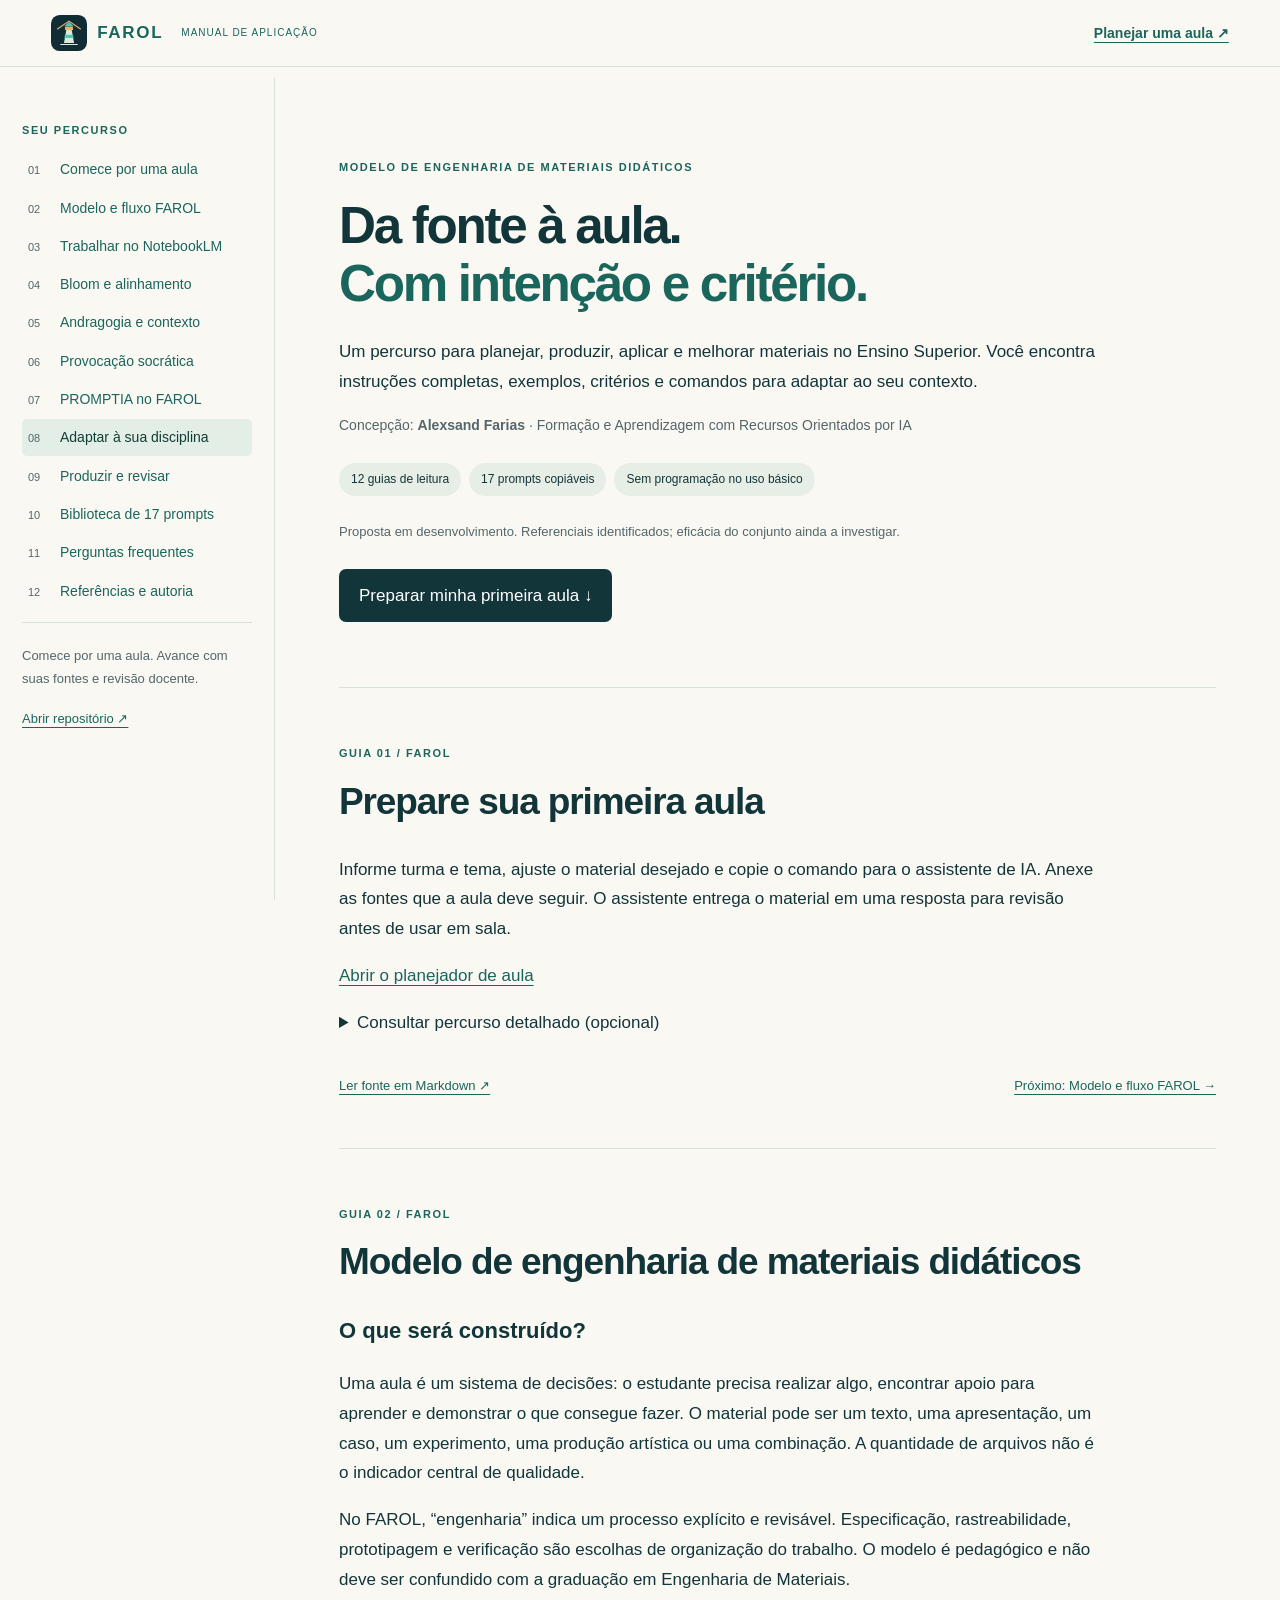
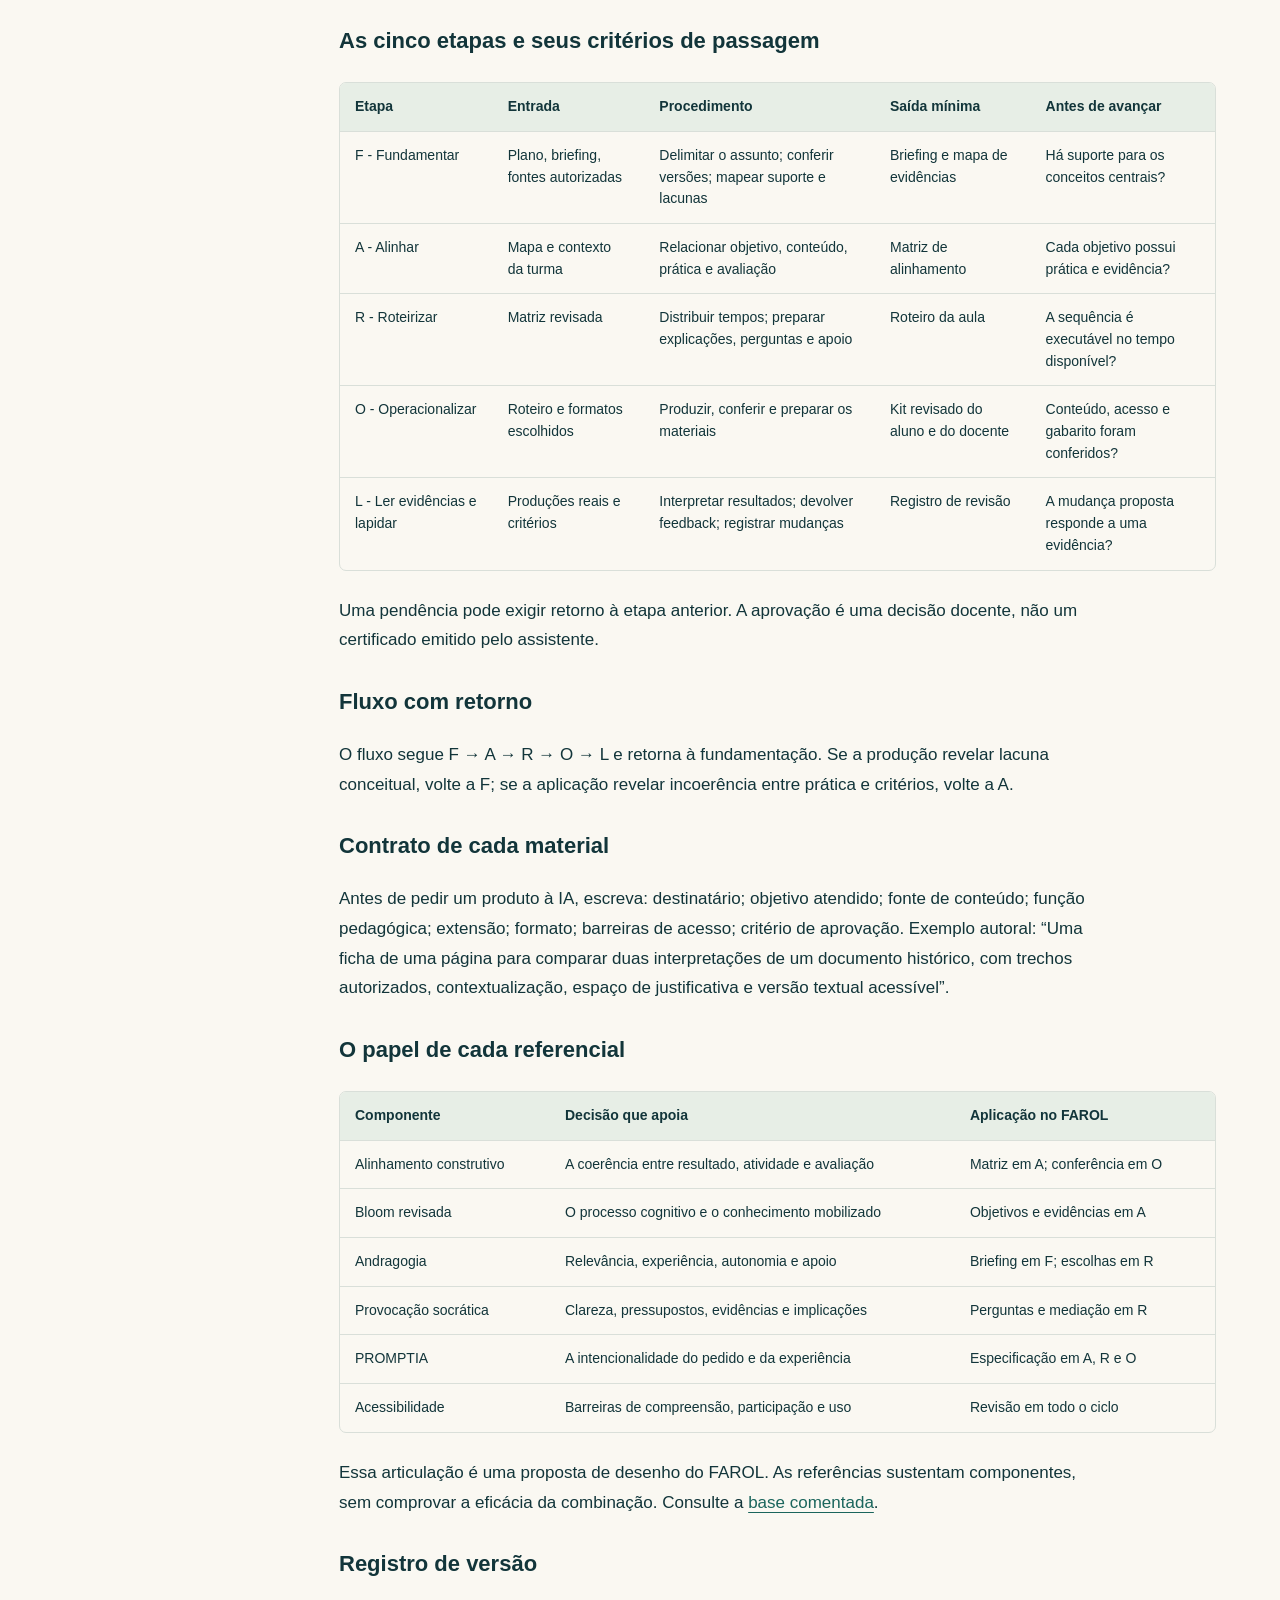
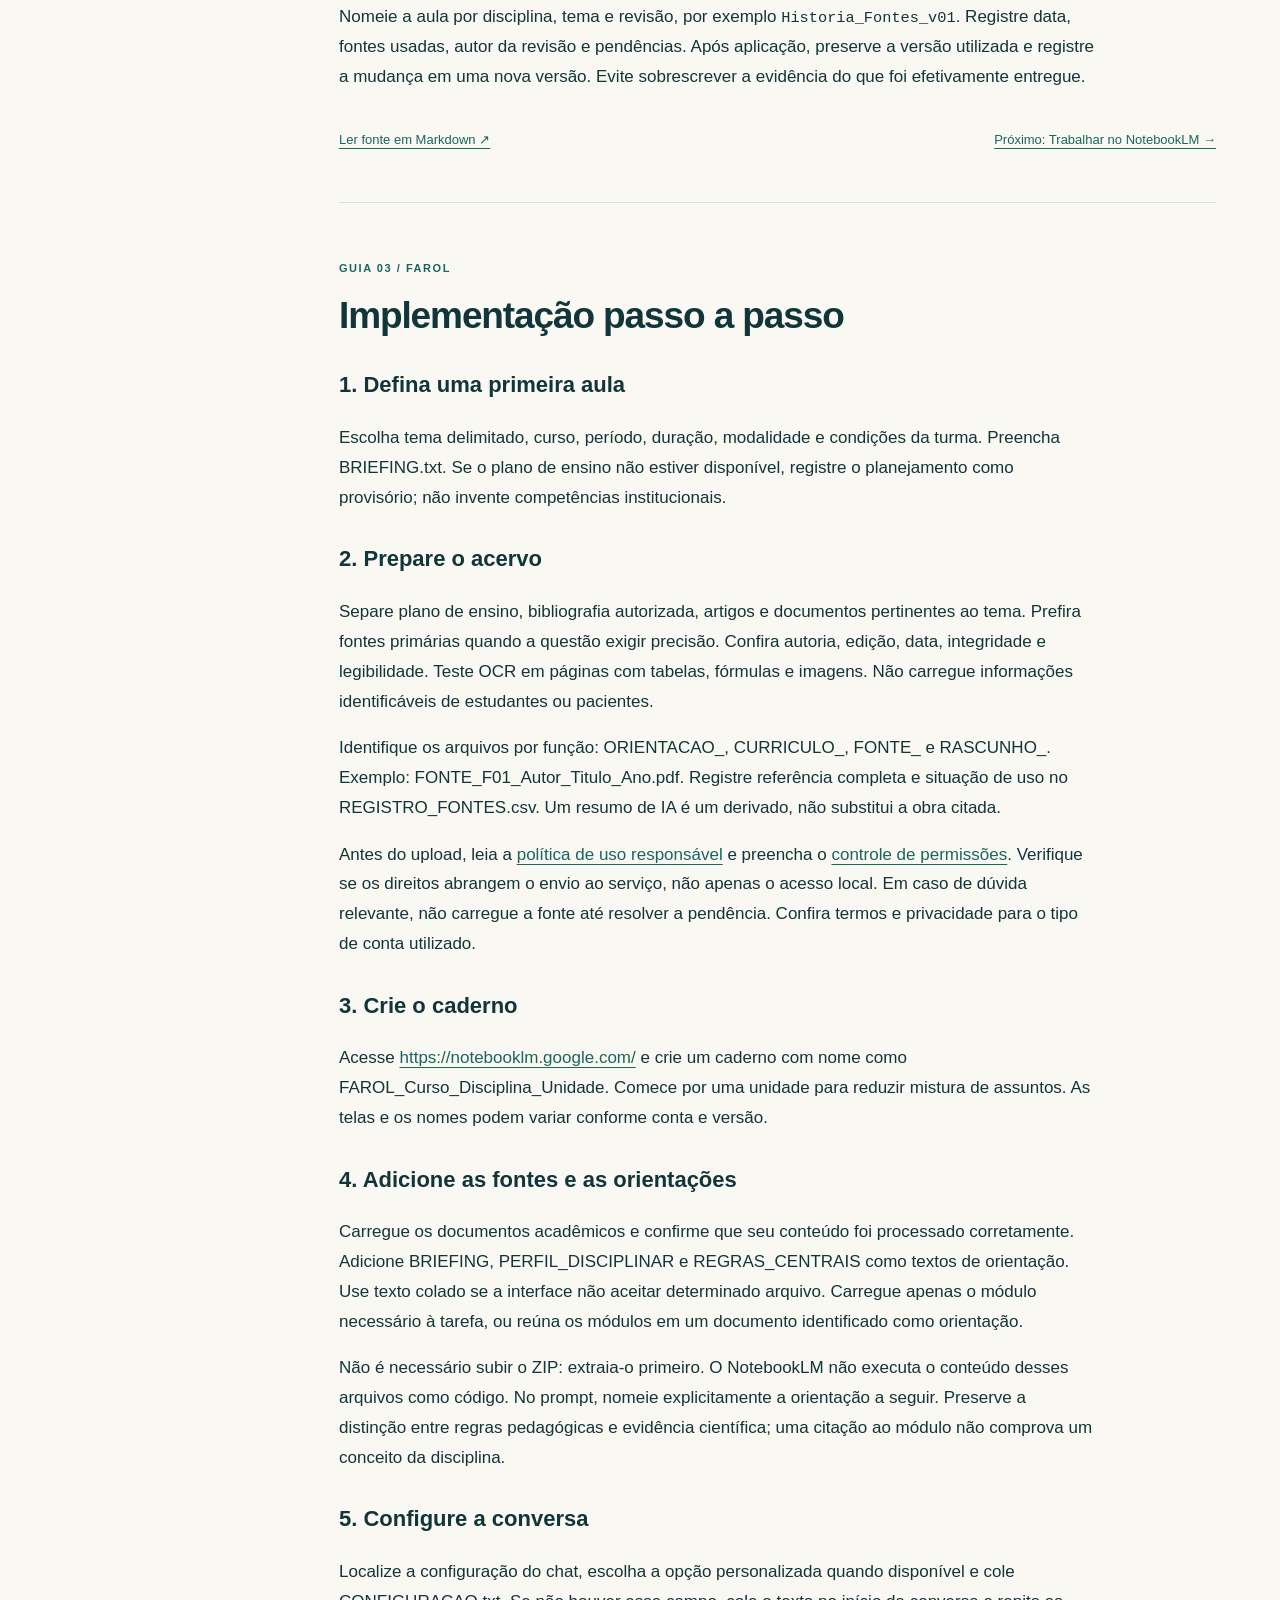
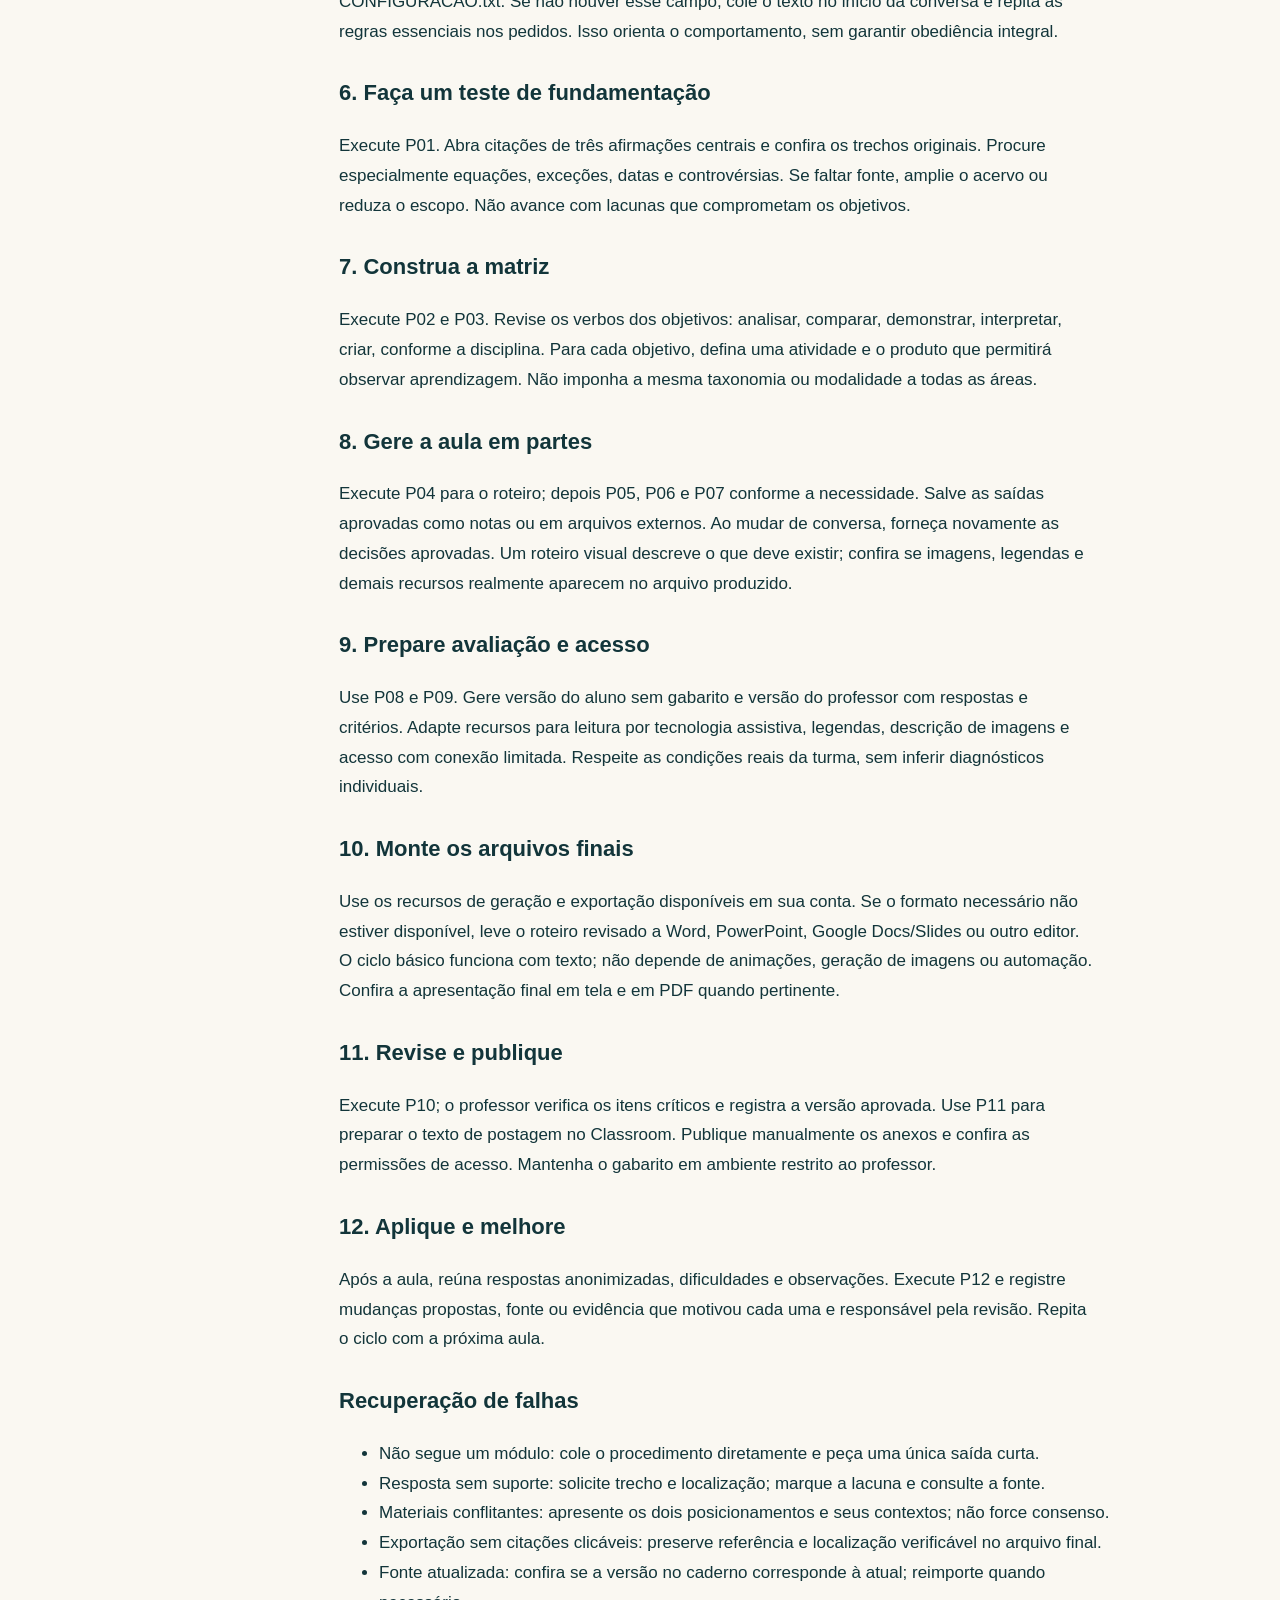
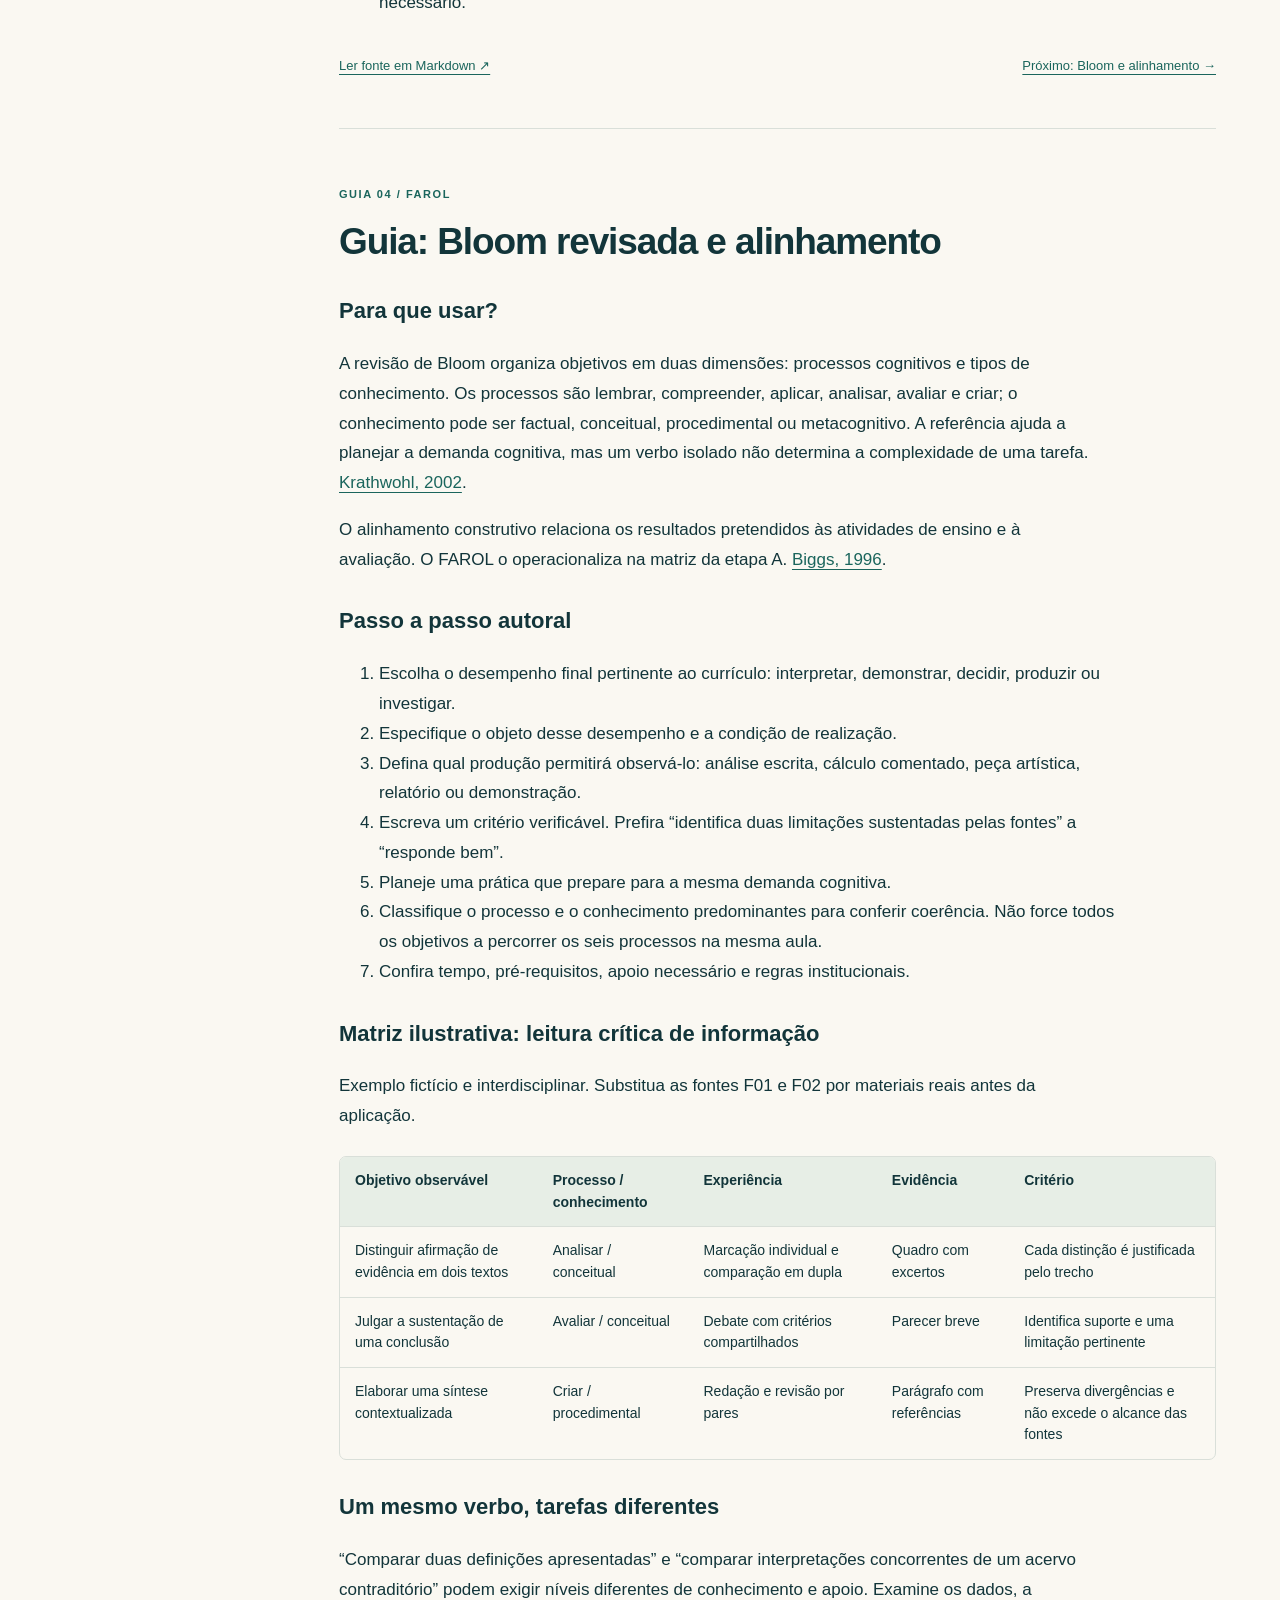
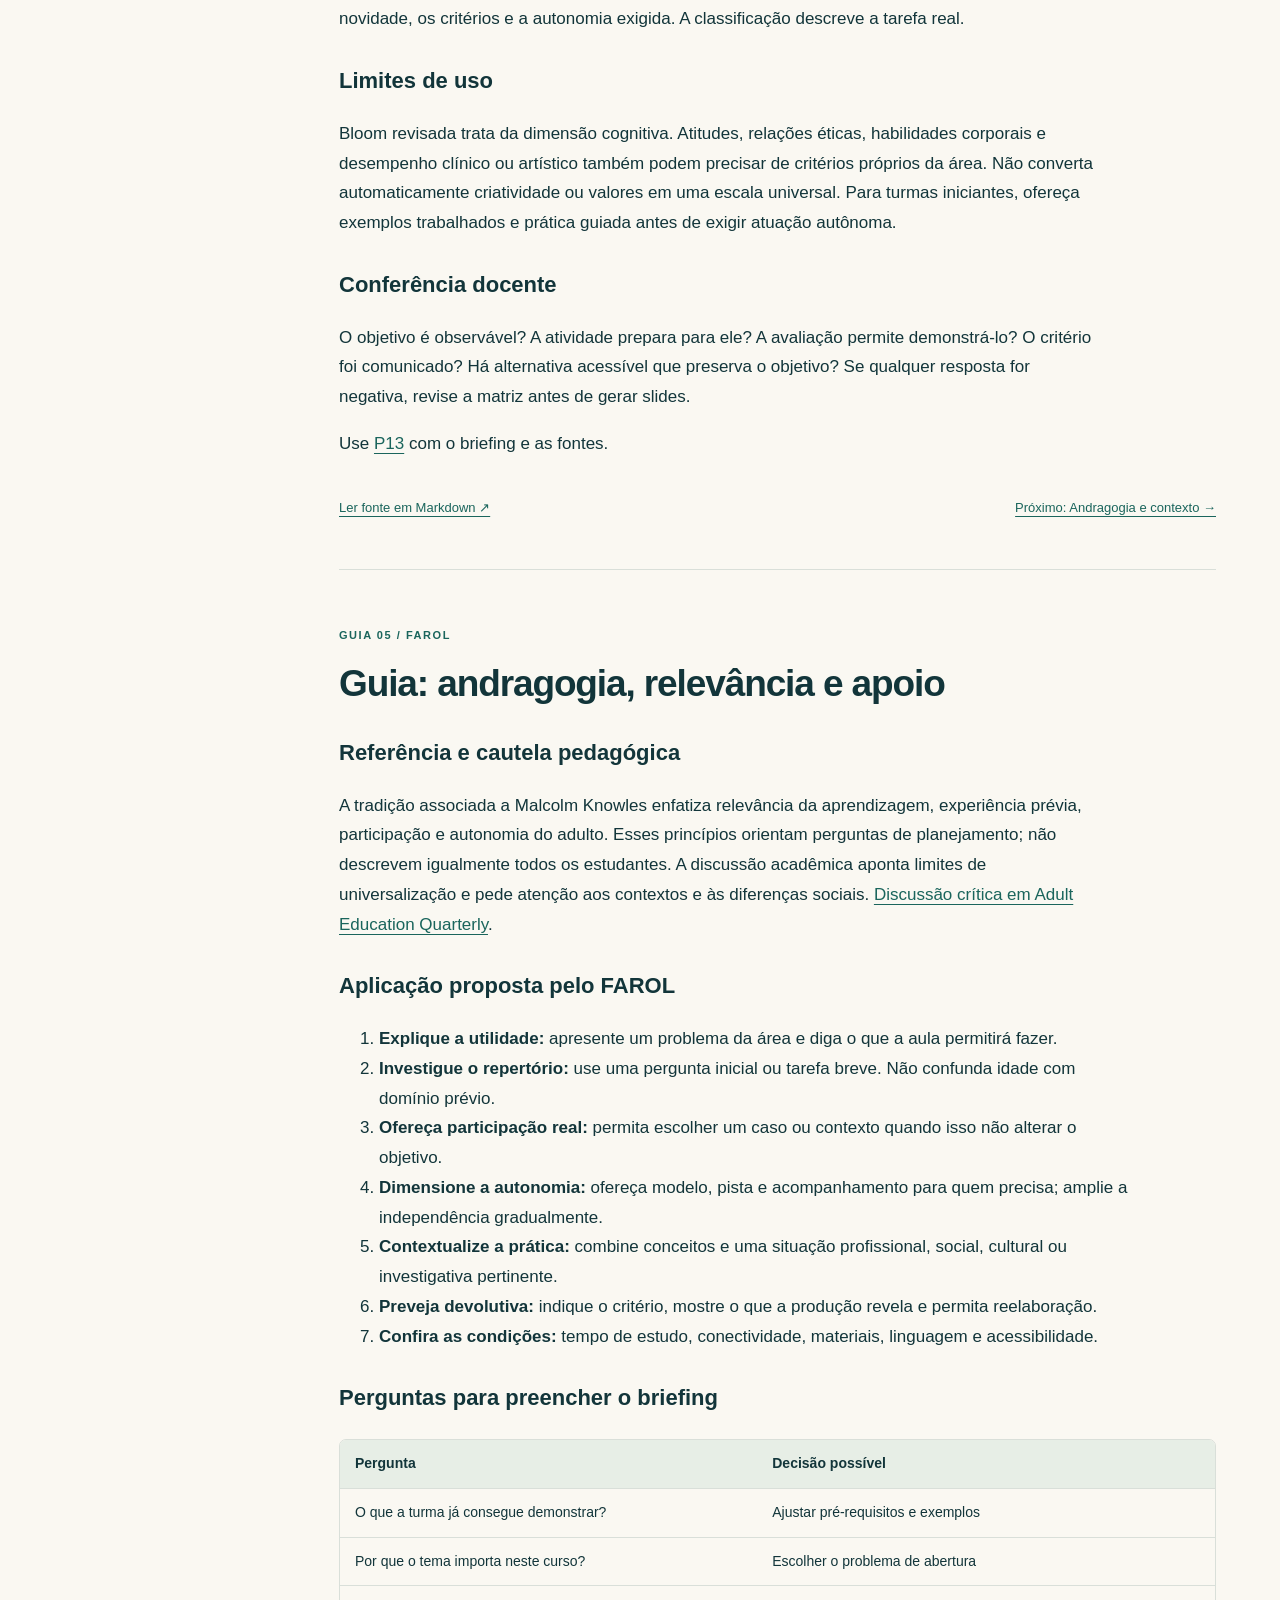
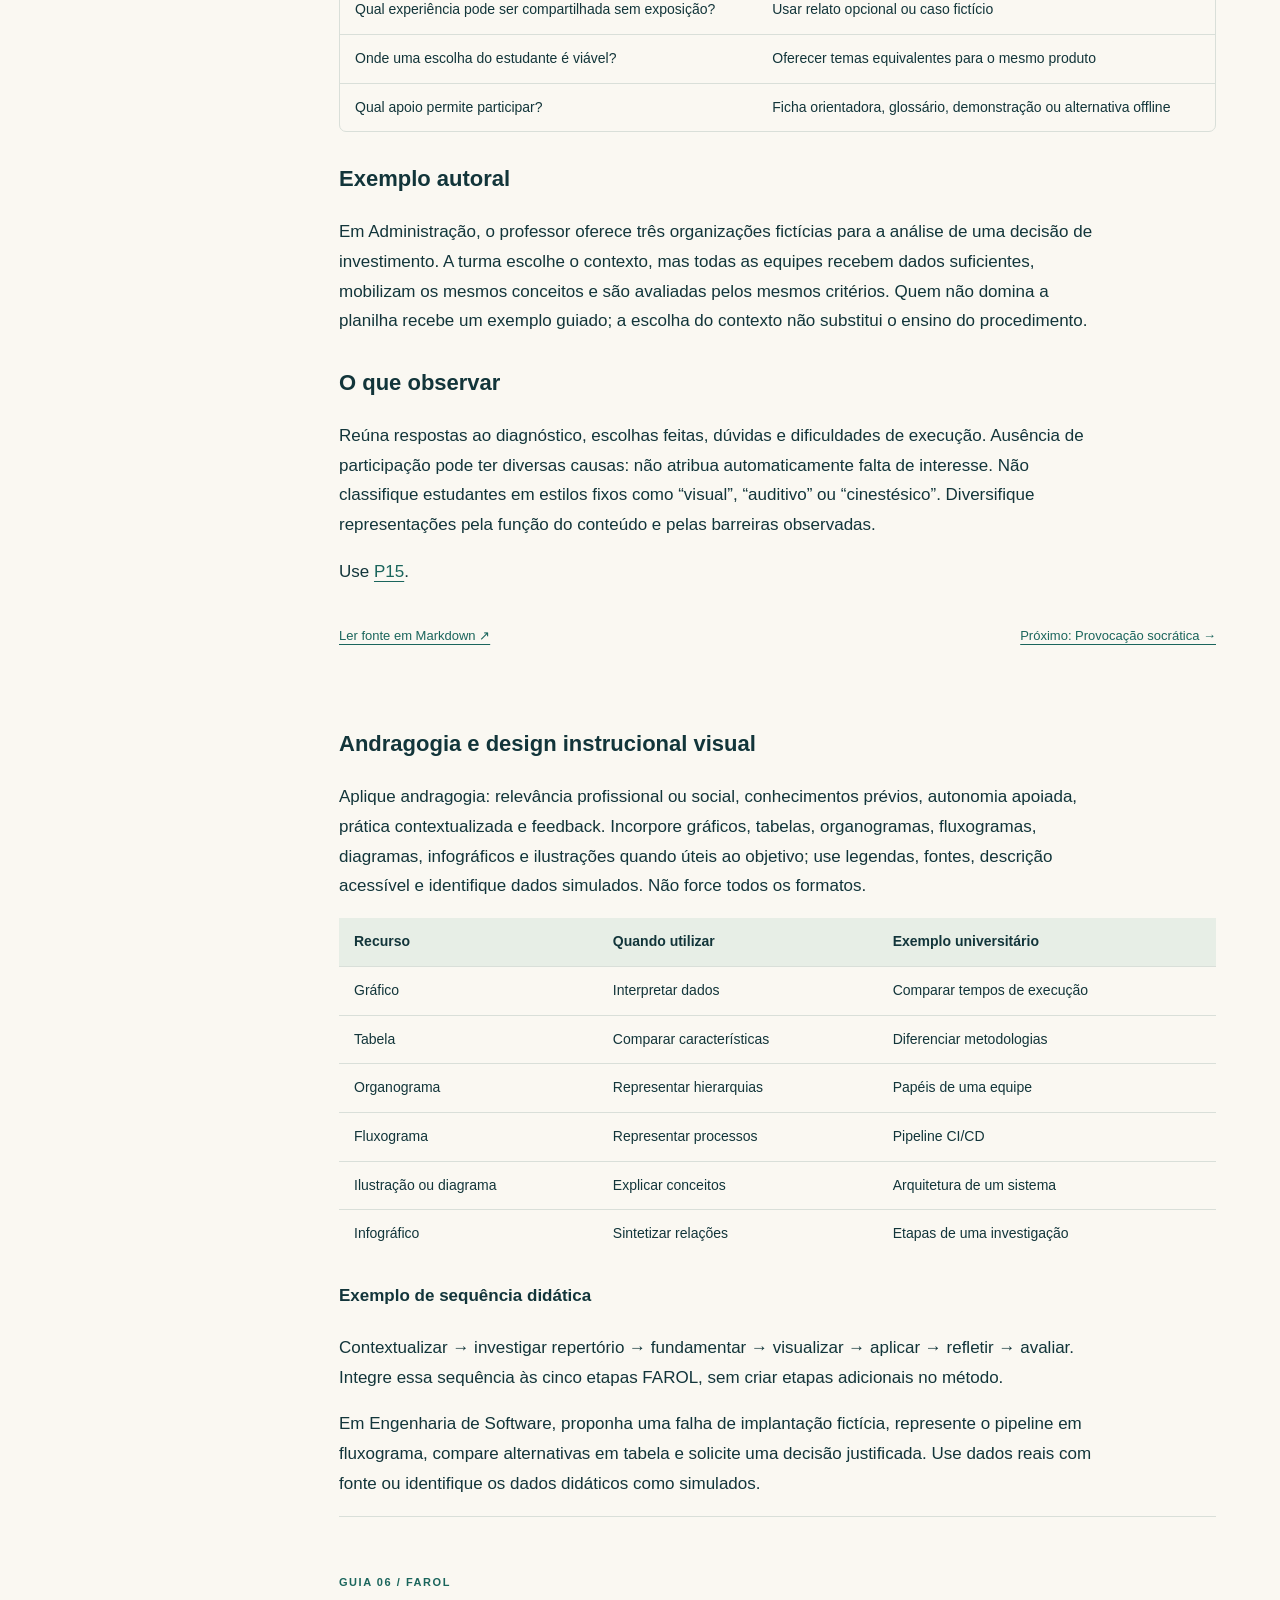
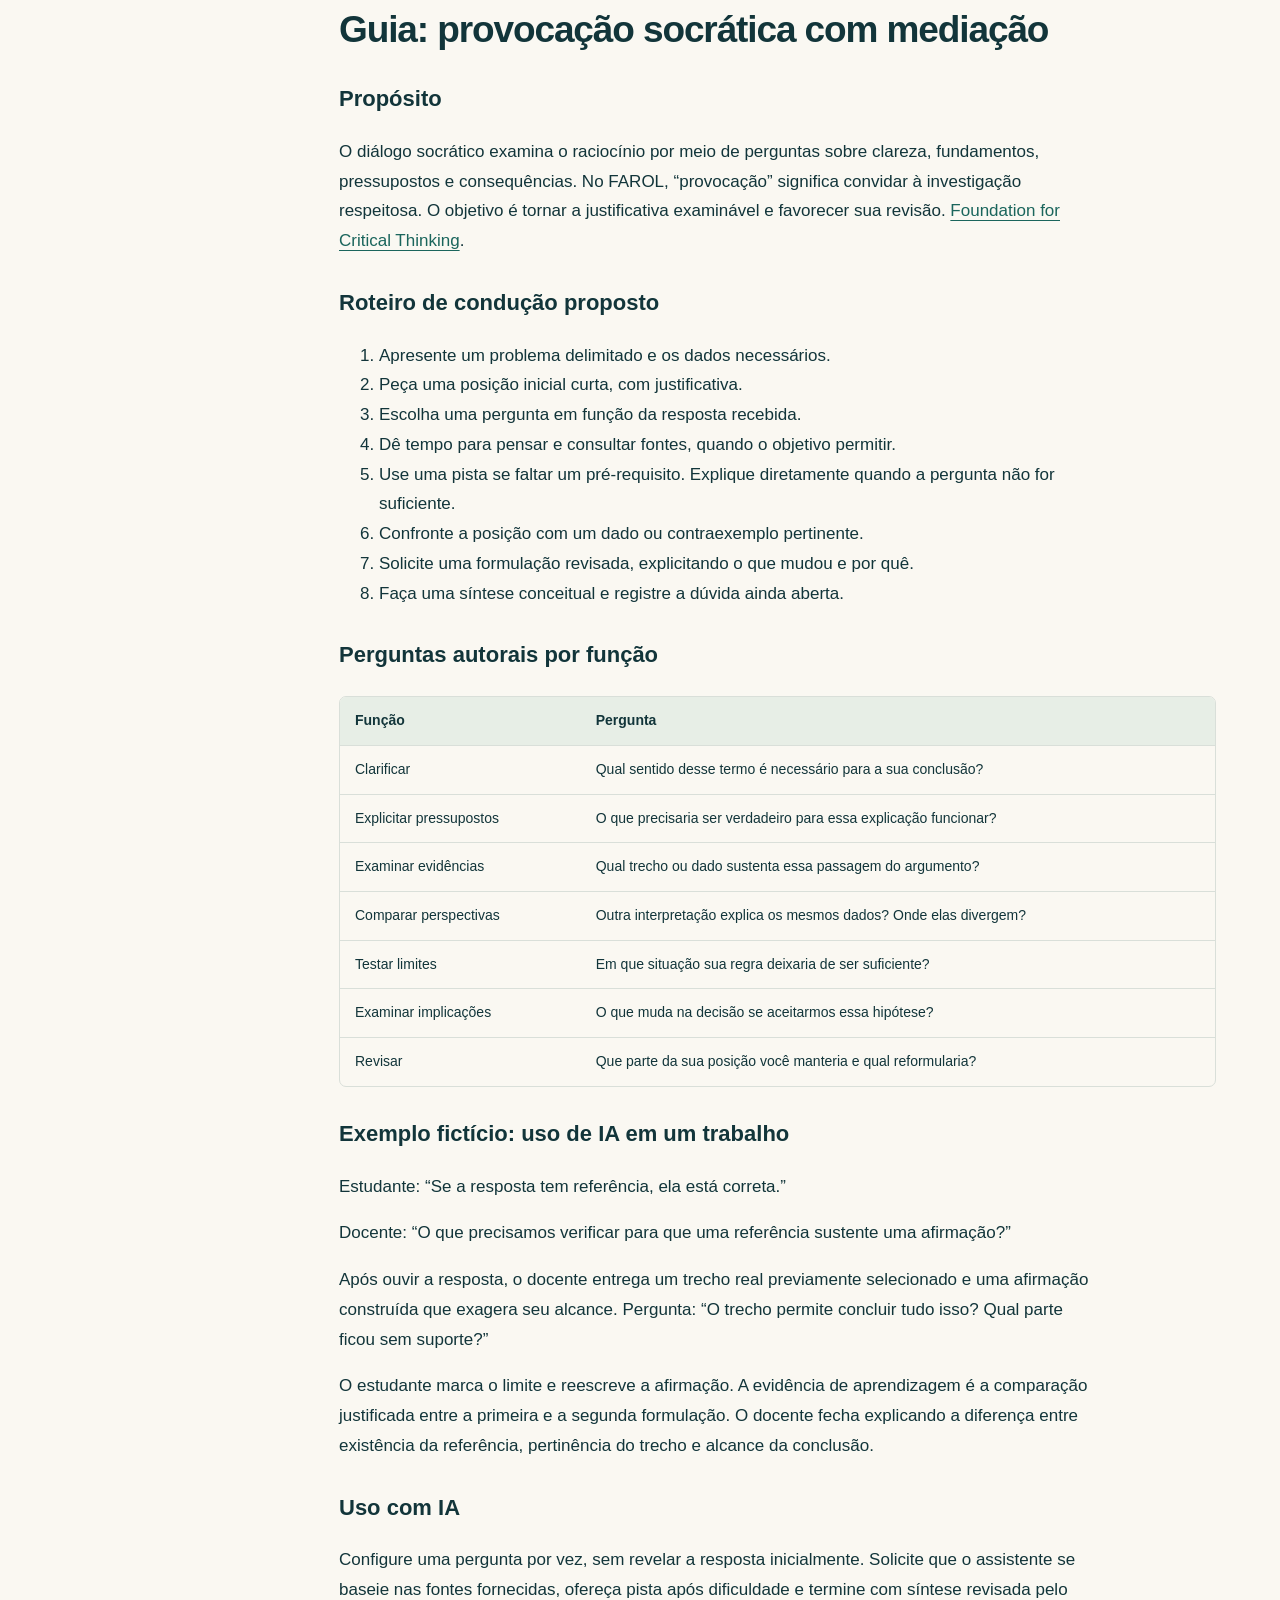
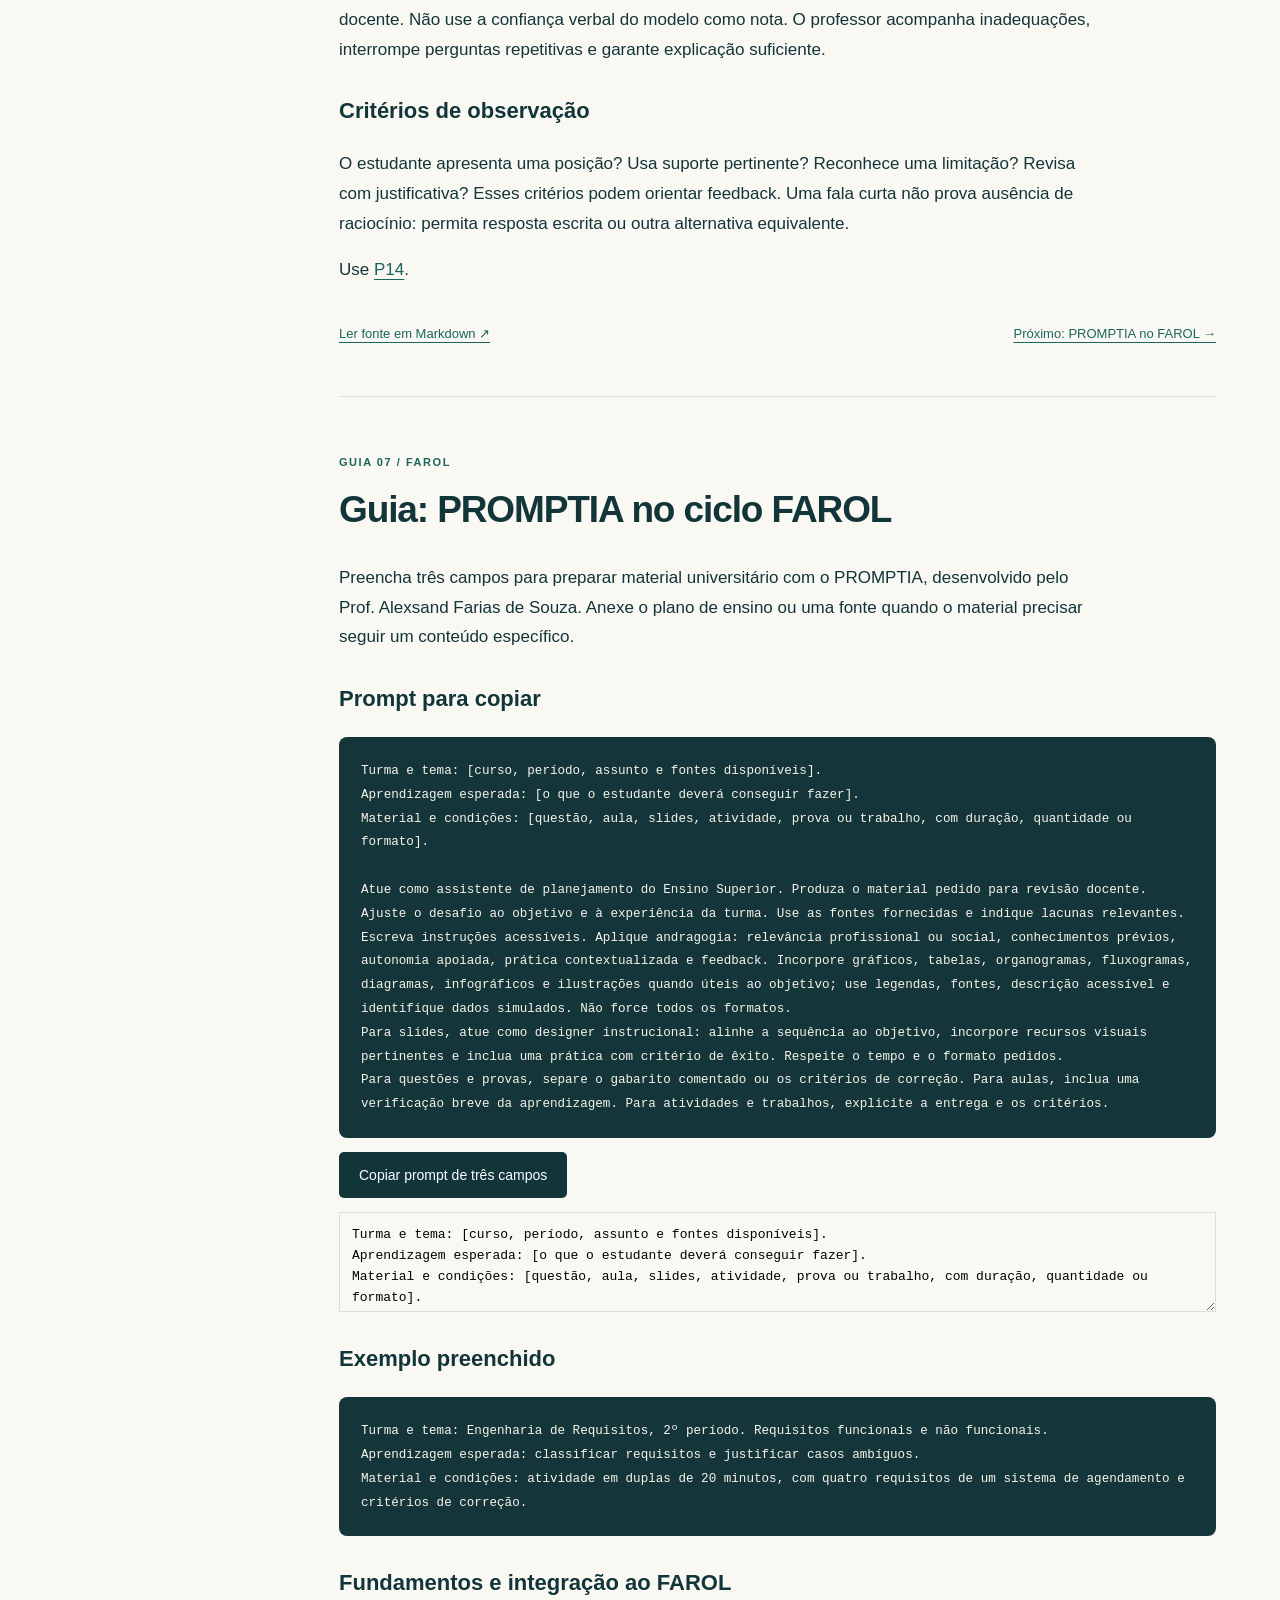
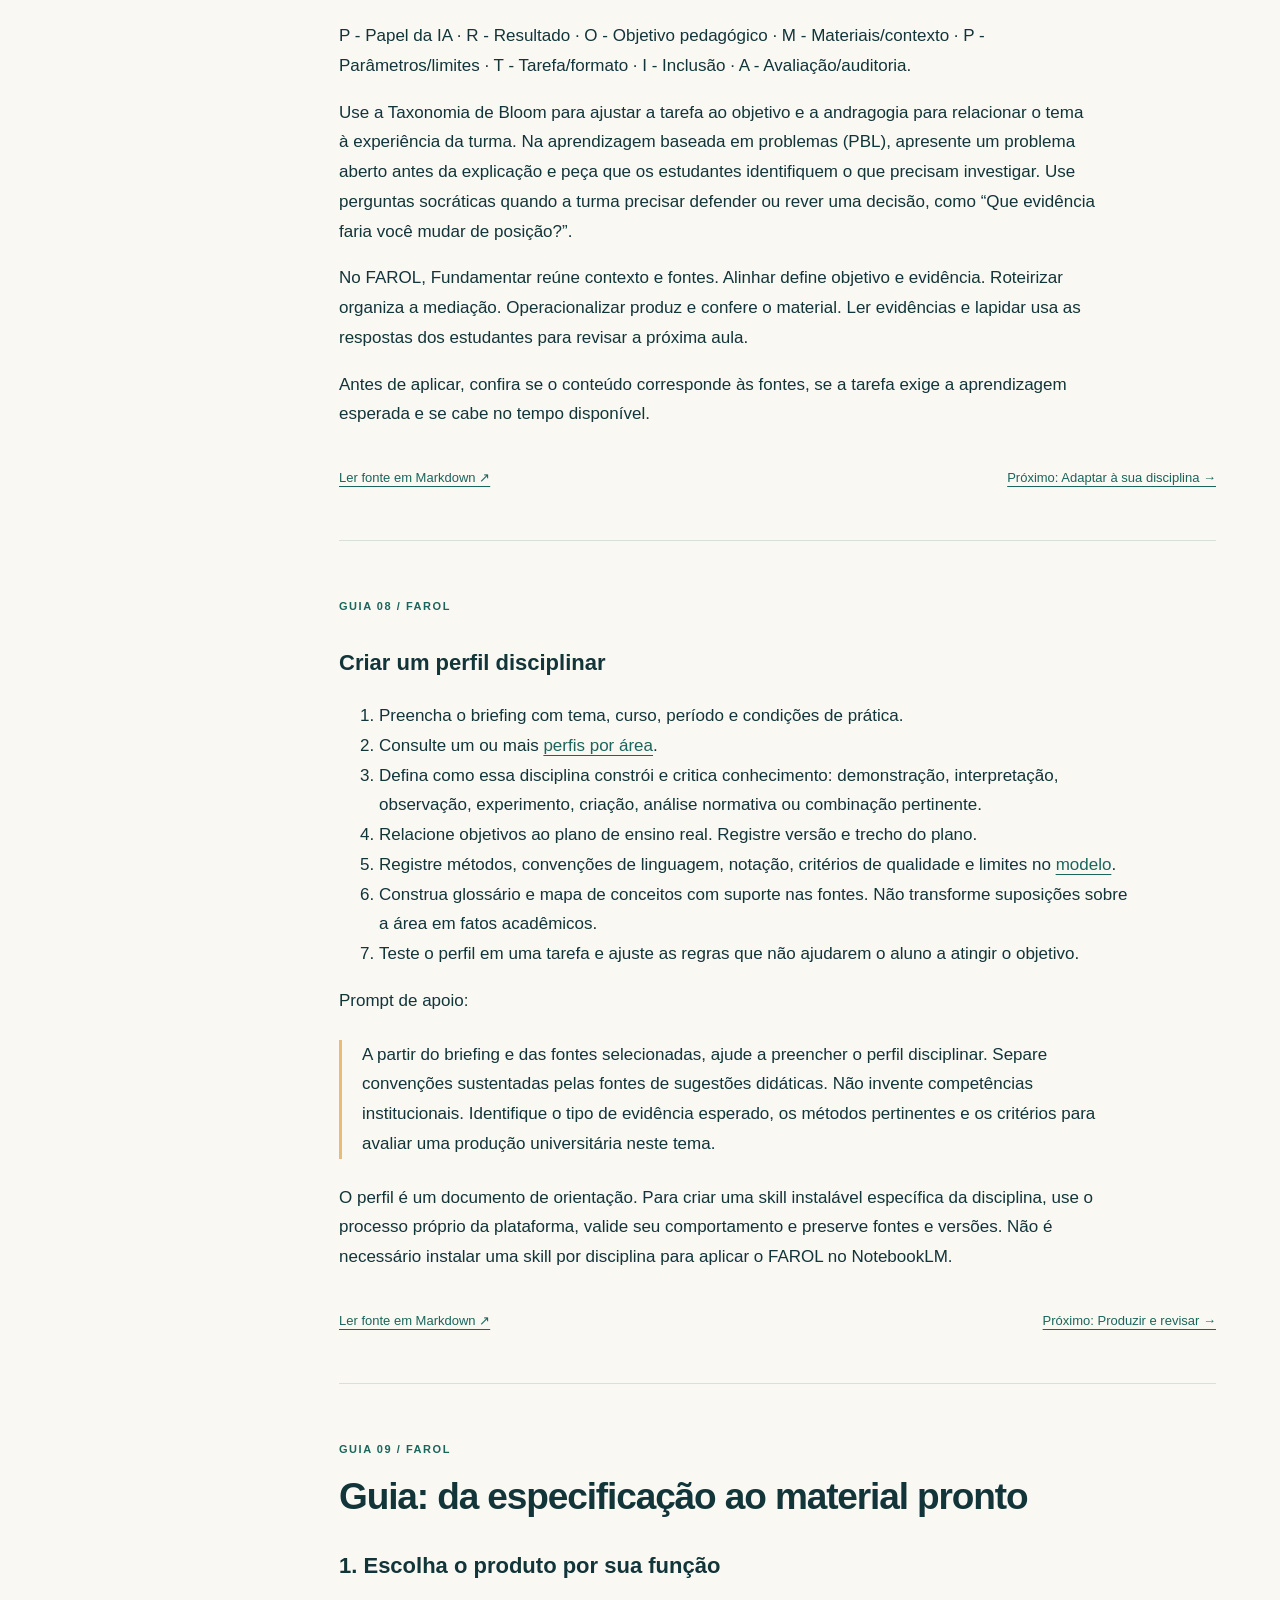
==== commit b3b3fcc5: "feat(portal): expose andragogy and visual learning guidance" ====
--- a/docs/site/manual.html
+++ b/docs/site/manual.html
@@ -325,7 +325,8 @@
 <h3>O que observar</h3>
 <p>Reúna respostas ao diagnóstico, escolhas feitas, dúvidas e dificuldades de execução. Ausência de participação pode ter diversas causas: não atribua automaticamente falta de interesse. Não classifique estudantes em estilos fixos como “visual”, “auditivo” ou “cinestésico”. Diversifique representações pela função do conteúdo e pelas barreiras observadas.</p>
 <p>Use <a href="https://github.com/alexsandsouza/metodofarol/blob/main/prompts/P15-contextualizar-para-adultos.md">P15</a>.</p>
-<div class="chapter-end"><a href="https://github.com/alexsandsouza/metodofarol/blob/main/docs/14-andragogia-e-contexto.md">Ler fonte em Markdown ↗</a><a href="#socratico">Próximo: Provocação socrática →</a></div></section><section id="socratico" class="chapter" aria-label="Provocação socrática"><p class="chapter-number">GUIA 06 / FAROL</p><h2>Guia: provocação socrática com mediação</h2>
+<div class="chapter-end"><a href="https://github.com/alexsandsouza/metodofarol/blob/main/docs/14-andragogia-e-contexto.md">Ler fonte em Markdown ↗</a><a href="#socratico">Próximo: Provocação socrática →</a></div></section><div id="aprendizagem-visual"><h3>Andragogia e design instrucional visual</h3><p>Aplique andragogia: relevância profissional ou social, conhecimentos prévios, autonomia apoiada, prática contextualizada e feedback. Incorpore gráficos, tabelas, organogramas, fluxogramas, diagramas, infográficos e ilustrações quando úteis ao objetivo; use legendas, fontes, descrição acessível e identifique dados simulados. Não force todos os formatos.</p><table><thead><tr><th>Recurso</th><th>Quando utilizar</th><th>Exemplo universitário</th></tr></thead><tbody><tr><td>Gráfico</td><td>Interpretar dados</td><td>Comparar tempos de execução</td></tr><tr><td>Tabela</td><td>Comparar características</td><td>Diferenciar metodologias</td></tr><tr><td>Organograma</td><td>Representar hierarquias</td><td>Papéis de uma equipe</td></tr><tr><td>Fluxograma</td><td>Representar processos</td><td>Pipeline CI/CD</td></tr><tr><td>Ilustração ou diagrama</td><td>Explicar conceitos</td><td>Arquitetura de um sistema</td></tr><tr><td>Infográfico</td><td>Sintetizar relações</td><td>Etapas de uma investigação</td></tr></tbody></table><h4>Exemplo de sequência didática</h4><p>Contextualizar → investigar repertório → fundamentar → visualizar → aplicar → refletir → avaliar. Integre essa sequência às cinco etapas FAROL, sem criar etapas adicionais no método.</p><p>Em Engenharia de Software, proponha uma falha de implantação fictícia, represente o pipeline em fluxograma, compare alternativas em tabela e solicite uma decisão justificada. Use dados reais com fonte ou identifique os dados didáticos como simulados.</p></div>
+<section id="socratico" class="chapter" aria-label="Provocação socrática"><p class="chapter-number">GUIA 06 / FAROL</p><h2>Guia: provocação socrática com mediação</h2>
 <h3>Propósito</h3>
 <p>O diálogo socrático examina o raciocínio por meio de perguntas sobre clareza, fundamentos, pressupostos e consequências. No FAROL, “provocação” significa convidar à investigação respeitosa. O objetivo é tornar a justificativa examinável e favorecer sua revisão. <a href="https://www.criticalthinking.org/pages/socratic-questioning/522">Foundation for Critical Thinking</a>.</p>
 <h3>Roteiro de condução proposto</h3>
@@ -391,14 +392,14 @@
 Aprendizagem esperada: [o que o estudante deverá conseguir fazer].
 Material e condições: [questão, aula, slides, atividade, prova ou trabalho, com duração, quantidade ou formato].
 
-Atue como assistente de planejamento do Ensino Superior. Produza o material pedido para revisão docente. Ajuste o desafio ao objetivo e à experiência da turma. Use as fontes fornecidas e indique lacunas relevantes. Escreva instruções acessíveis.
-Para slides, atue como designer instrucional: alinhe a sequência ao objetivo, use um exemplo visual e inclua uma prática com critério de êxito. Respeite o tempo e o formato pedidos.
+Atue como assistente de planejamento do Ensino Superior. Produza o material pedido para revisão docente. Ajuste o desafio ao objetivo e à experiência da turma. Use as fontes fornecidas e indique lacunas relevantes. Escreva instruções acessíveis. Aplique andragogia: relevância profissional ou social, conhecimentos prévios, autonomia apoiada, prática contextualizada e feedback. Incorpore gráficos, tabelas, organogramas, fluxogramas, diagramas, infográficos e ilustrações quando úteis ao objetivo; use legendas, fontes, descrição acessível e identifique dados simulados. Não force todos os formatos.
+Para slides, atue como designer instrucional: alinhe a sequência ao objetivo, incorpore recursos visuais pertinentes e inclua uma prática com critério de êxito. Respeite o tempo e o formato pedidos.
 Para questões e provas, separe o gabarito comentado ou os critérios de correção. Para aulas, inclua uma verificação breve da aprendizagem. Para atividades e trabalhos, explicite a entrega e os critérios.</code></pre><button type="button" class="copy" data-copy="promptia-rapido">Copiar prompt de três campos</button><textarea class="copy-source" id="promptia-rapido" readonly aria-label="Prompt de três campos">Turma e tema: [curso, período, assunto e fontes disponíveis].
 Aprendizagem esperada: [o que o estudante deverá conseguir fazer].
 Material e condições: [questão, aula, slides, atividade, prova ou trabalho, com duração, quantidade ou formato].
 
-Atue como assistente de planejamento do Ensino Superior. Produza o material pedido para revisão docente. Ajuste o desafio ao objetivo e à experiência da turma. Use as fontes fornecidas e indique lacunas relevantes. Escreva instruções acessíveis.
-Para slides, atue como designer instrucional: alinhe a sequência ao objetivo, use um exemplo visual e inclua uma prática com critério de êxito. Respeite o tempo e o formato pedidos.
+Atue como assistente de planejamento do Ensino Superior. Produza o material pedido para revisão docente. Ajuste o desafio ao objetivo e à experiência da turma. Use as fontes fornecidas e indique lacunas relevantes. Escreva instruções acessíveis. Aplique andragogia: relevância profissional ou social, conhecimentos prévios, autonomia apoiada, prática contextualizada e feedback. Incorpore gráficos, tabelas, organogramas, fluxogramas, diagramas, infográficos e ilustrações quando úteis ao objetivo; use legendas, fontes, descrição acessível e identifique dados simulados. Não force todos os formatos.
+Para slides, atue como designer instrucional: alinhe a sequência ao objetivo, incorpore recursos visuais pertinentes e inclua uma prática com critério de êxito. Respeite o tempo e o formato pedidos.
 Para questões e provas, separe o gabarito comentado ou os critérios de correção. Para aulas, inclua uma verificação breve da aprendizagem. Para atividades e trabalhos, explicite a entrega e os critérios.</textarea><h3>Exemplo preenchido</h3><pre><code>Turma e tema: Engenharia de Requisitos, 2º período. Requisitos funcionais e não funcionais.
 Aprendizagem esperada: classificar requisitos e justificar casos ambíguos.
 Material e condições: atividade em duplas de 20 minutos, com quatro requisitos de um sistema de agendamento e critérios de correção.</code></pre><h3>Fundamentos e integração ao FAROL</h3><p>P - Papel da IA · R - Resultado · O - Objetivo pedagógico · M - Materiais/contexto · P - Parâmetros/limites · T - Tarefa/formato · I - Inclusão · A - Avaliação/auditoria.</p><p>Use a Taxonomia de Bloom para ajustar a tarefa ao objetivo e a andragogia para relacionar o tema à experiência da turma. Na aprendizagem baseada em problemas (PBL), apresente um problema aberto antes da explicação e peça que os estudantes identifiquem o que precisam investigar. Use perguntas socráticas quando a turma precisar defender ou rever uma decisão, como “Que evidência faria você mudar de posição?”.</p><p>No FAROL, Fundamentar reúne contexto e fontes. Alinhar define objetivo e evidência. Roteirizar organiza a mediação. Operacionalizar produz e confere o material. Ler evidências e lapidar usa as respostas dos estudantes para revisar a próxima aula.</p><p>Antes de aplicar, confira se o conteúdo corresponde às fontes, se a tarefa exige a aprendizagem esperada e se cabe no tempo disponível.</p><div class="chapter-end"><a href="https://github.com/alexsandsouza/metodofarol/blob/main/docs/16-promptia-no-farol.md">Ler fonte em Markdown ↗</a><a href="#areas">Próximo: Adaptar à sua disciplina →</a></div></section><section id="areas" class="chapter" aria-label="Adaptar à sua disciplina"><p class="chapter-number">GUIA 08 / FAROL</p><h3>Criar um perfil disciplinar</h3>
@@ -760,14 +761,14 @@
 Aprendizagem esperada: [o que o estudante deverá conseguir fazer].
 Material e condições: [questão, aula, slides, atividade, prova ou trabalho, com duração, quantidade ou formato].
 
-Atue como assistente de planejamento do Ensino Superior. Produza o material pedido para revisão docente. Ajuste o desafio ao objetivo e à experiência da turma. Use as fontes fornecidas e indique lacunas relevantes. Escreva instruções acessíveis.
-Para slides, atue como designer instrucional: alinhe a sequência ao objetivo, use um exemplo visual e inclua uma prática com critério de êxito. Respeite o tempo e o formato pedidos.
+Atue como assistente de planejamento do Ensino Superior. Produza o material pedido para revisão docente. Ajuste o desafio ao objetivo e à experiência da turma. Use as fontes fornecidas e indique lacunas relevantes. Escreva instruções acessíveis. Aplique andragogia: relevância profissional ou social, conhecimentos prévios, autonomia apoiada, prática contextualizada e feedback. Incorpore gráficos, tabelas, organogramas, fluxogramas, diagramas, infográficos e ilustrações quando úteis ao objetivo; use legendas, fontes, descrição acessível e identifique dados simulados. Não force todos os formatos.
+Para slides, atue como designer instrucional: alinhe a sequência ao objetivo, incorpore recursos visuais pertinentes e inclua uma prática com critério de êxito. Respeite o tempo e o formato pedidos.
 Para questões e provas, separe o gabarito comentado ou os critérios de correção. Para aulas, inclua uma verificação breve da aprendizagem. Para atividades e trabalhos, explicite a entrega e os critérios.</code></pre><p>Antes de aplicar, confira se o conteúdo corresponde às fontes, se a tarefa exige a aprendizagem esperada e se cabe no tempo disponível.</p><button class="copy" type="button" data-copy="command-P16">Copiar P16</button><textarea id="command-P16" class="copy-source" readonly aria-label="Comando P16">Turma e tema: [curso, período, assunto e fontes disponíveis].
 Aprendizagem esperada: [o que o estudante deverá conseguir fazer].
 Material e condições: [questão, aula, slides, atividade, prova ou trabalho, com duração, quantidade ou formato].
 
-Atue como assistente de planejamento do Ensino Superior. Produza o material pedido para revisão docente. Ajuste o desafio ao objetivo e à experiência da turma. Use as fontes fornecidas e indique lacunas relevantes. Escreva instruções acessíveis.
-Para slides, atue como designer instrucional: alinhe a sequência ao objetivo, use um exemplo visual e inclua uma prática com critério de êxito. Respeite o tempo e o formato pedidos.
+Atue como assistente de planejamento do Ensino Superior. Produza o material pedido para revisão docente. Ajuste o desafio ao objetivo e à experiência da turma. Use as fontes fornecidas e indique lacunas relevantes. Escreva instruções acessíveis. Aplique andragogia: relevância profissional ou social, conhecimentos prévios, autonomia apoiada, prática contextualizada e feedback. Incorpore gráficos, tabelas, organogramas, fluxogramas, diagramas, infográficos e ilustrações quando úteis ao objetivo; use legendas, fontes, descrição acessível e identifique dados simulados. Não force todos os formatos.
+Para slides, atue como designer instrucional: alinhe a sequência ao objetivo, incorpore recursos visuais pertinentes e inclua uma prática com critério de êxito. Respeite o tempo e o formato pedidos.
 Para questões e provas, separe o gabarito comentado ou os critérios de correção. Para aulas, inclua uma verificação breve da aprendizagem. Para atividades e trabalhos, explicite a entrega e os critérios.</textarea></div></details><details class="prompt"><summary>P17 - Ler evidências da aula</summary><div class="prompt-body"><h3>P17 - Ler evidências da aula</h3>
 <p>Etapa: L. Entradas: Critérios prévios e produções anonimizadas efetivamente fornecidas.</p>
 <p>Substitua os campos entre colchetes. Forneça as entradas antes de executar.
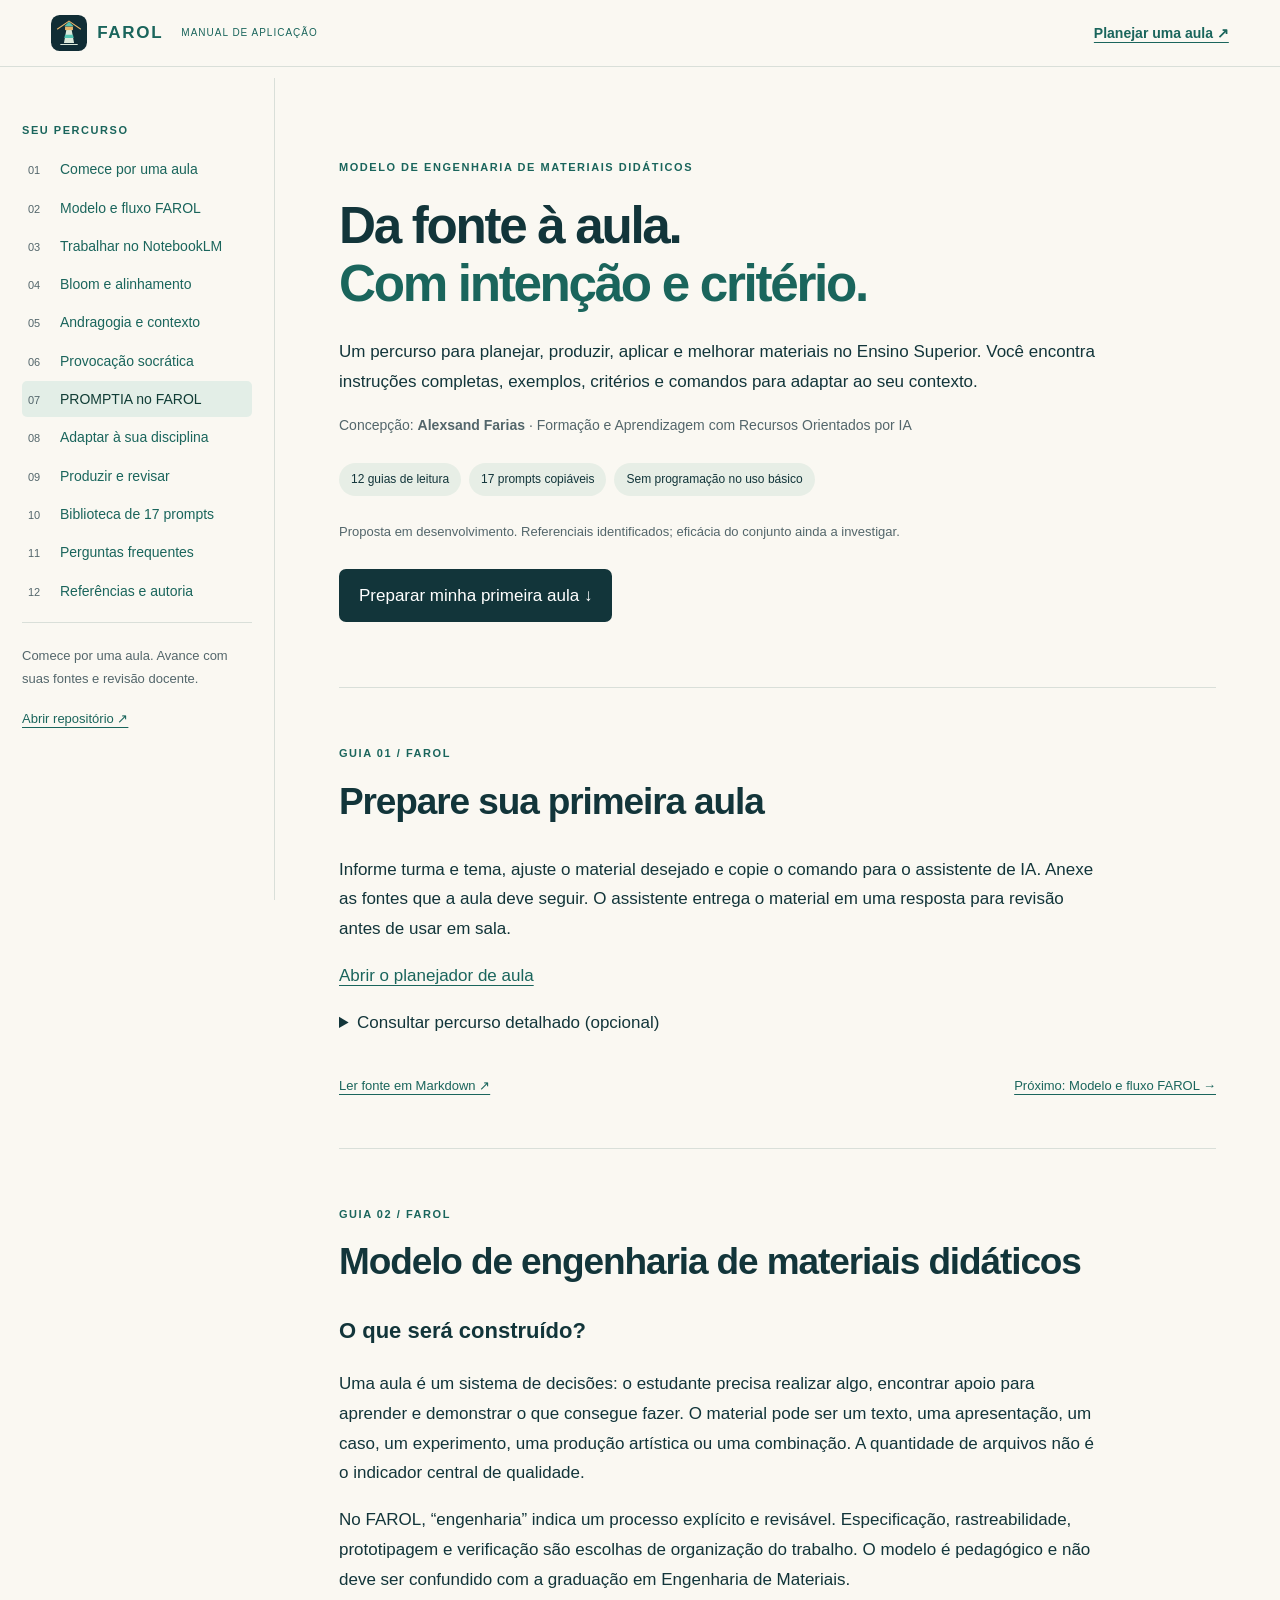
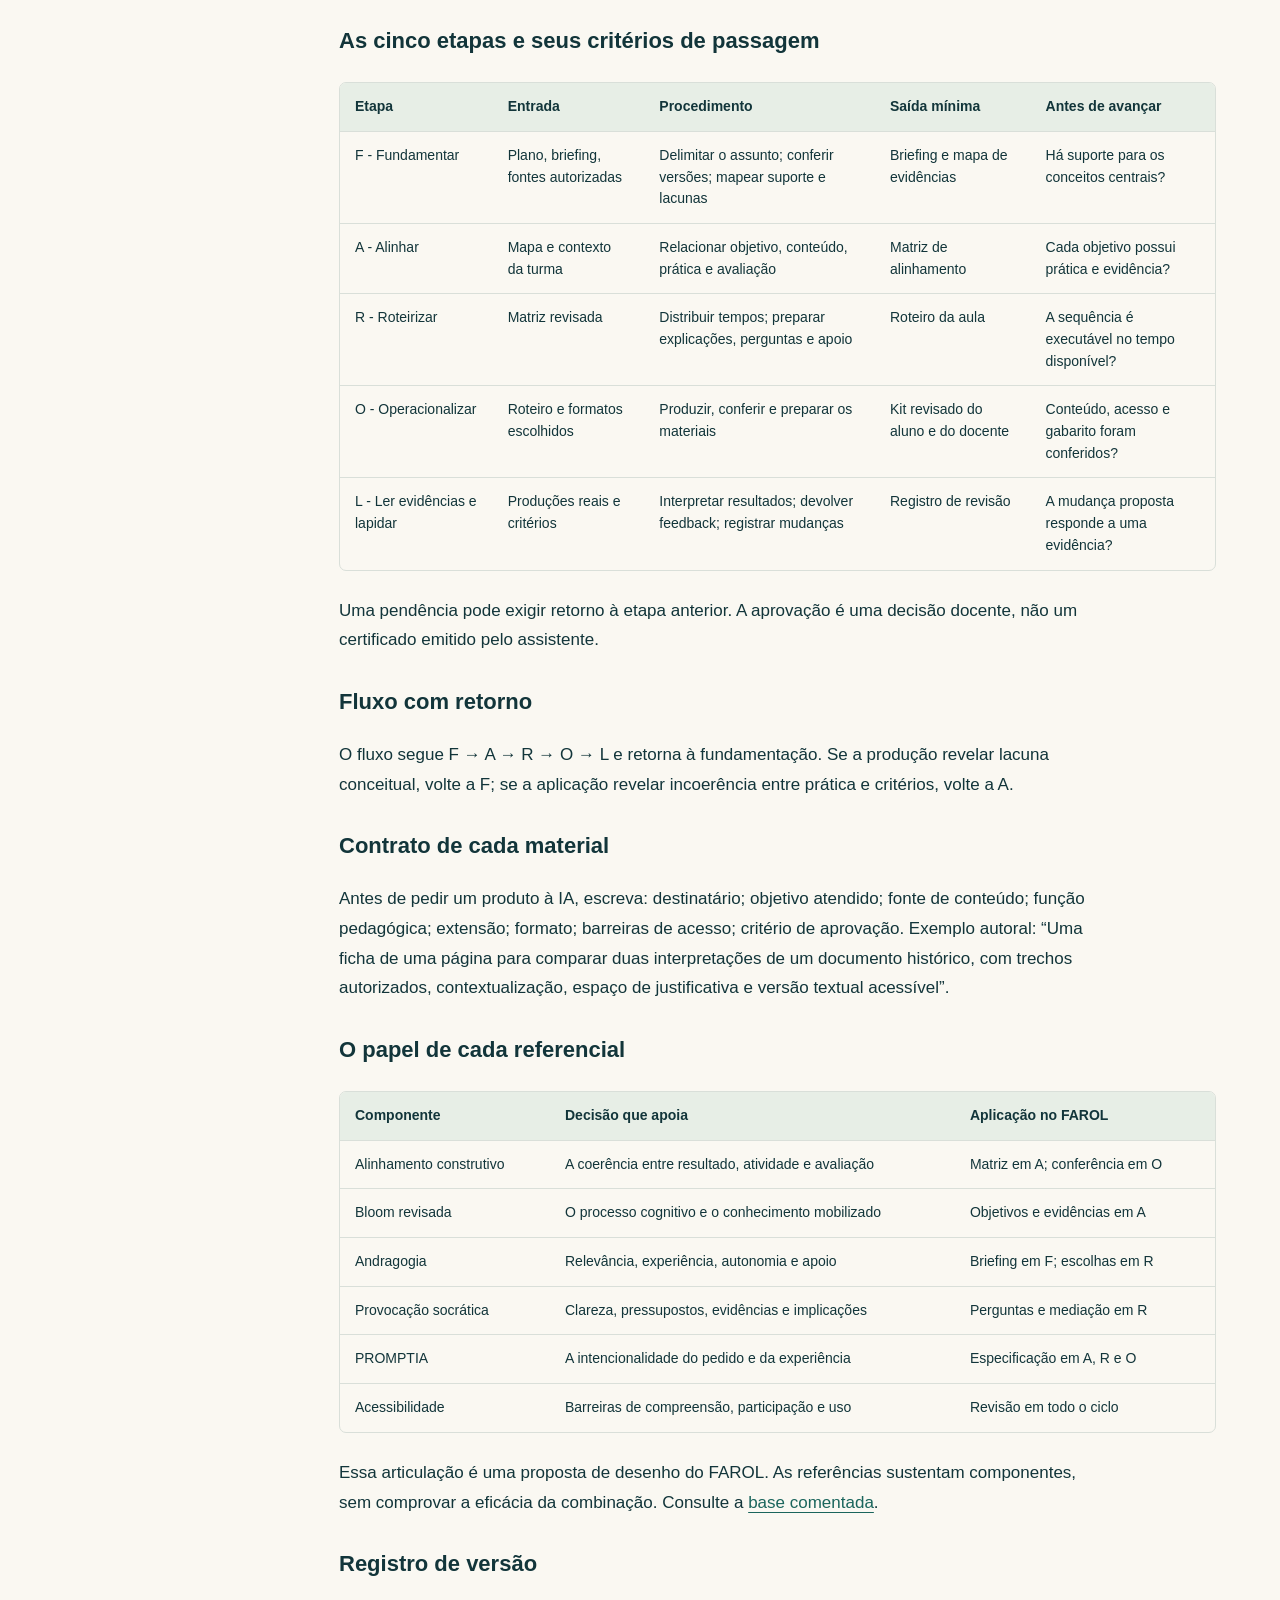
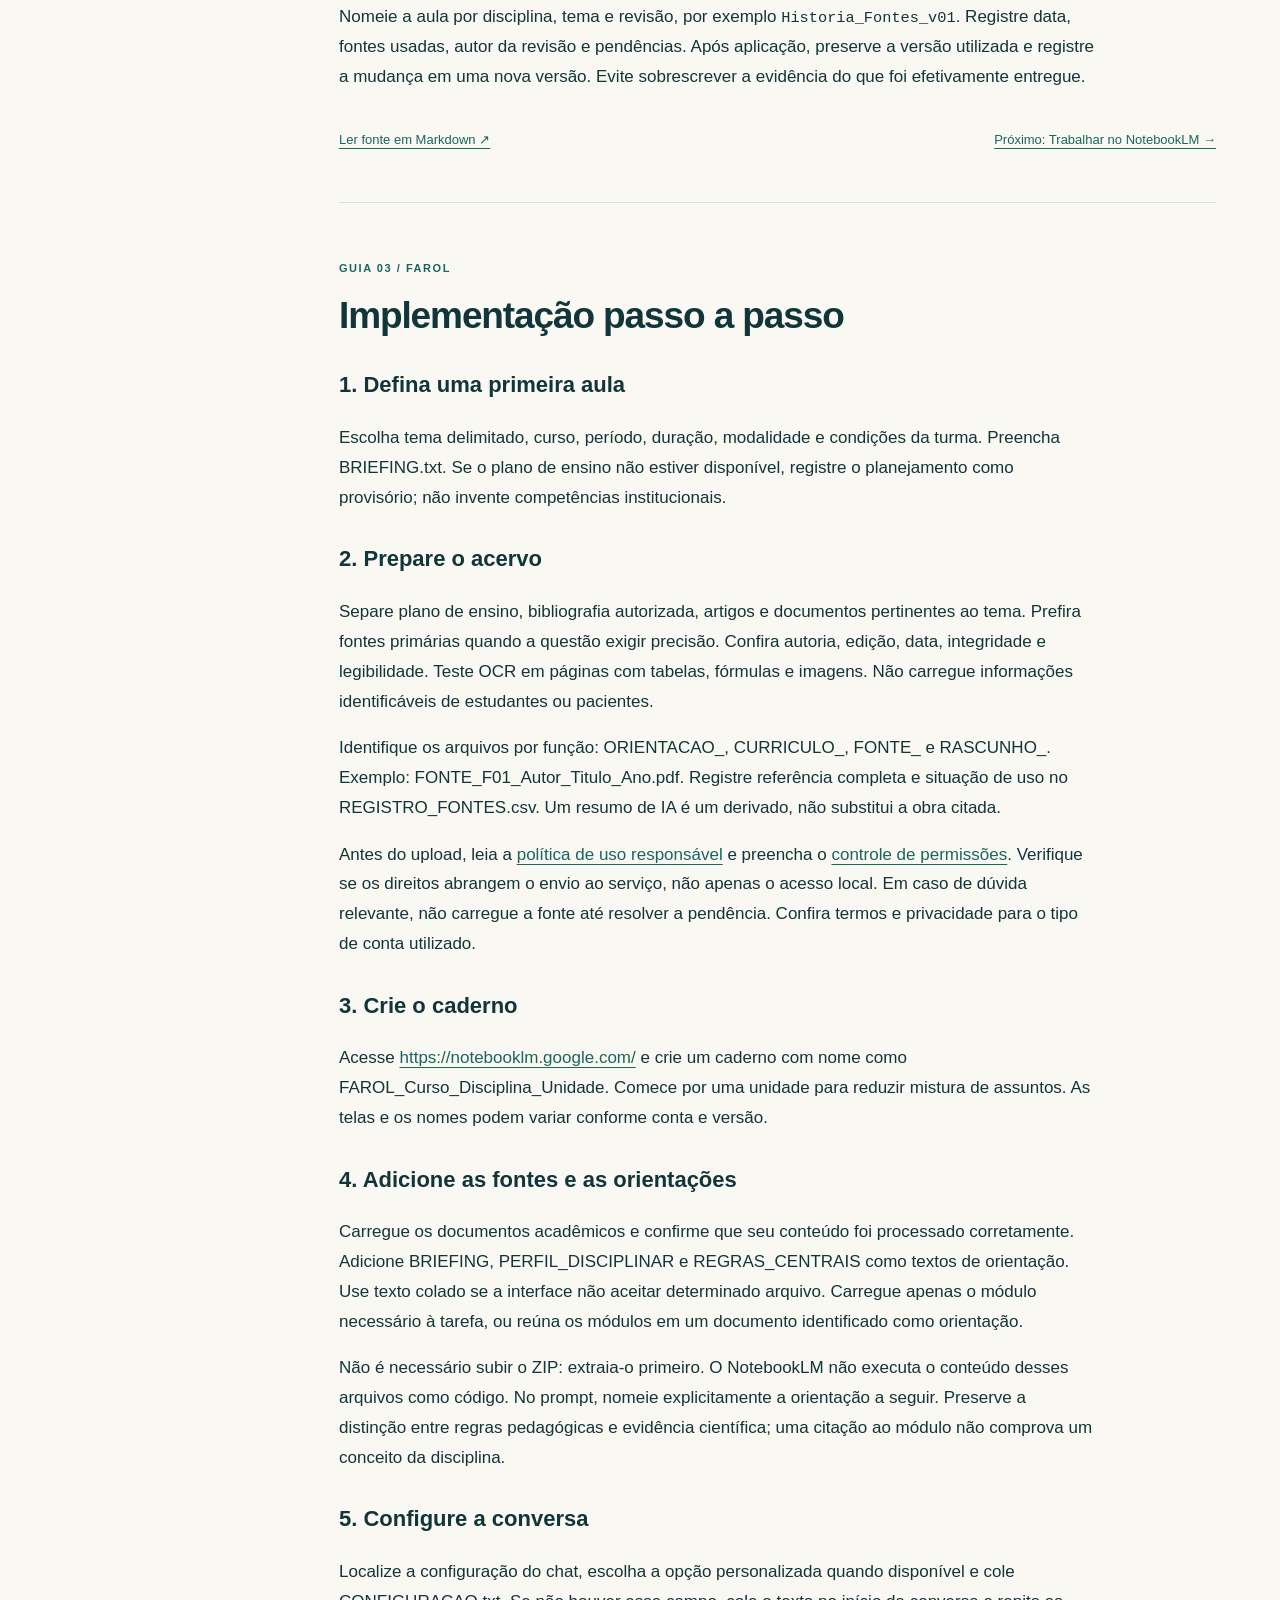
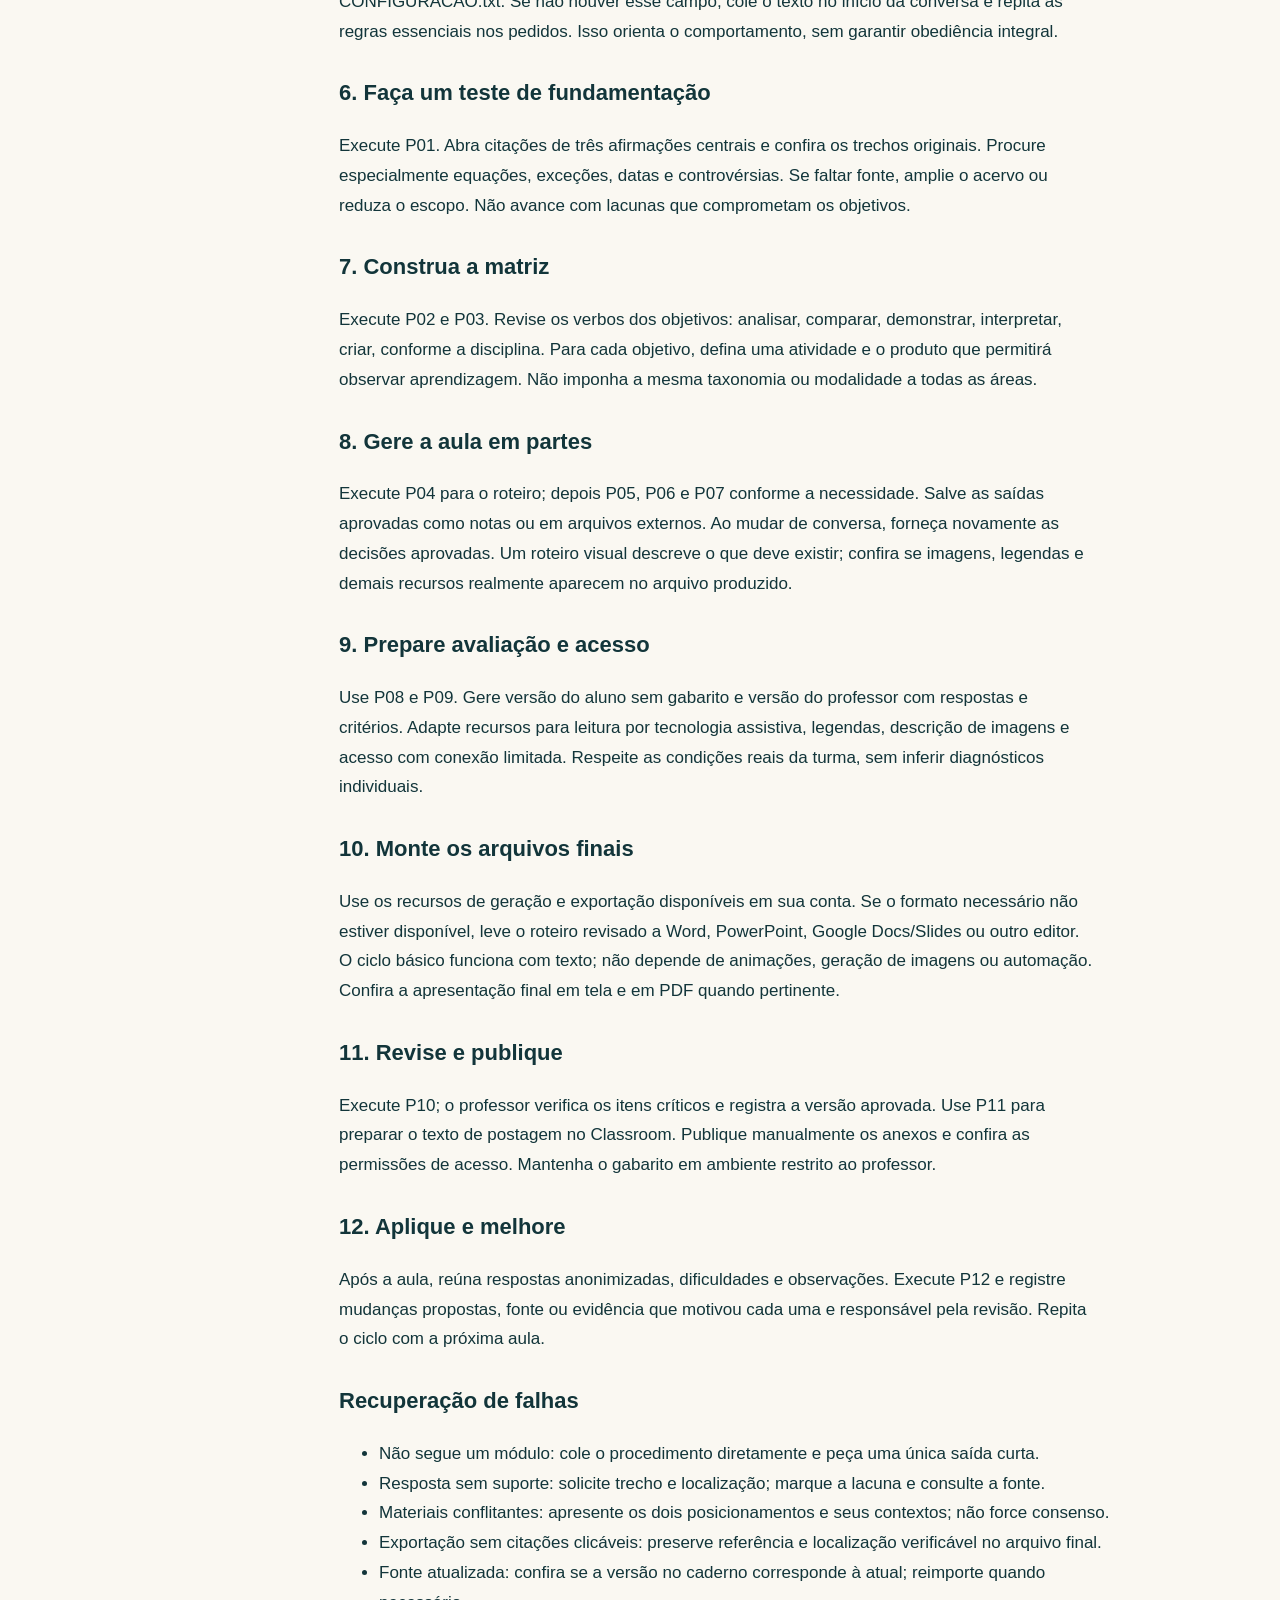
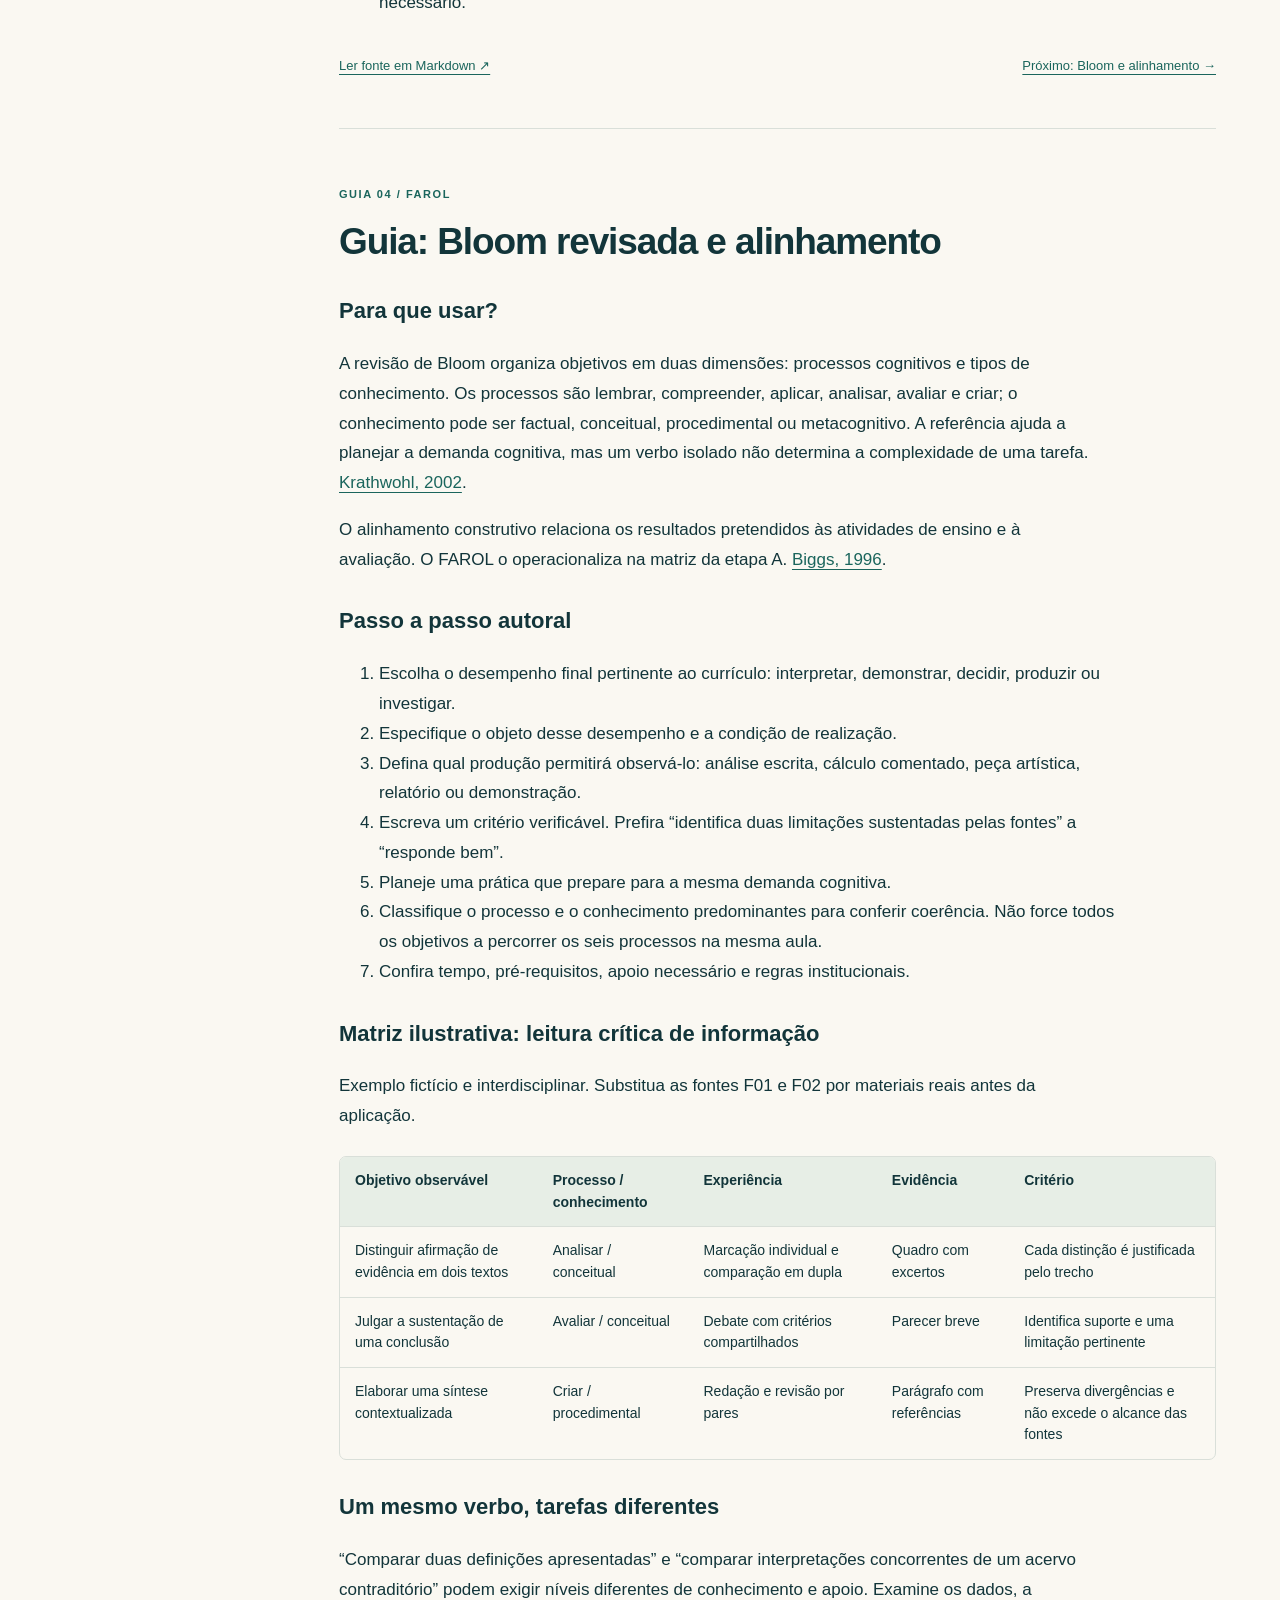
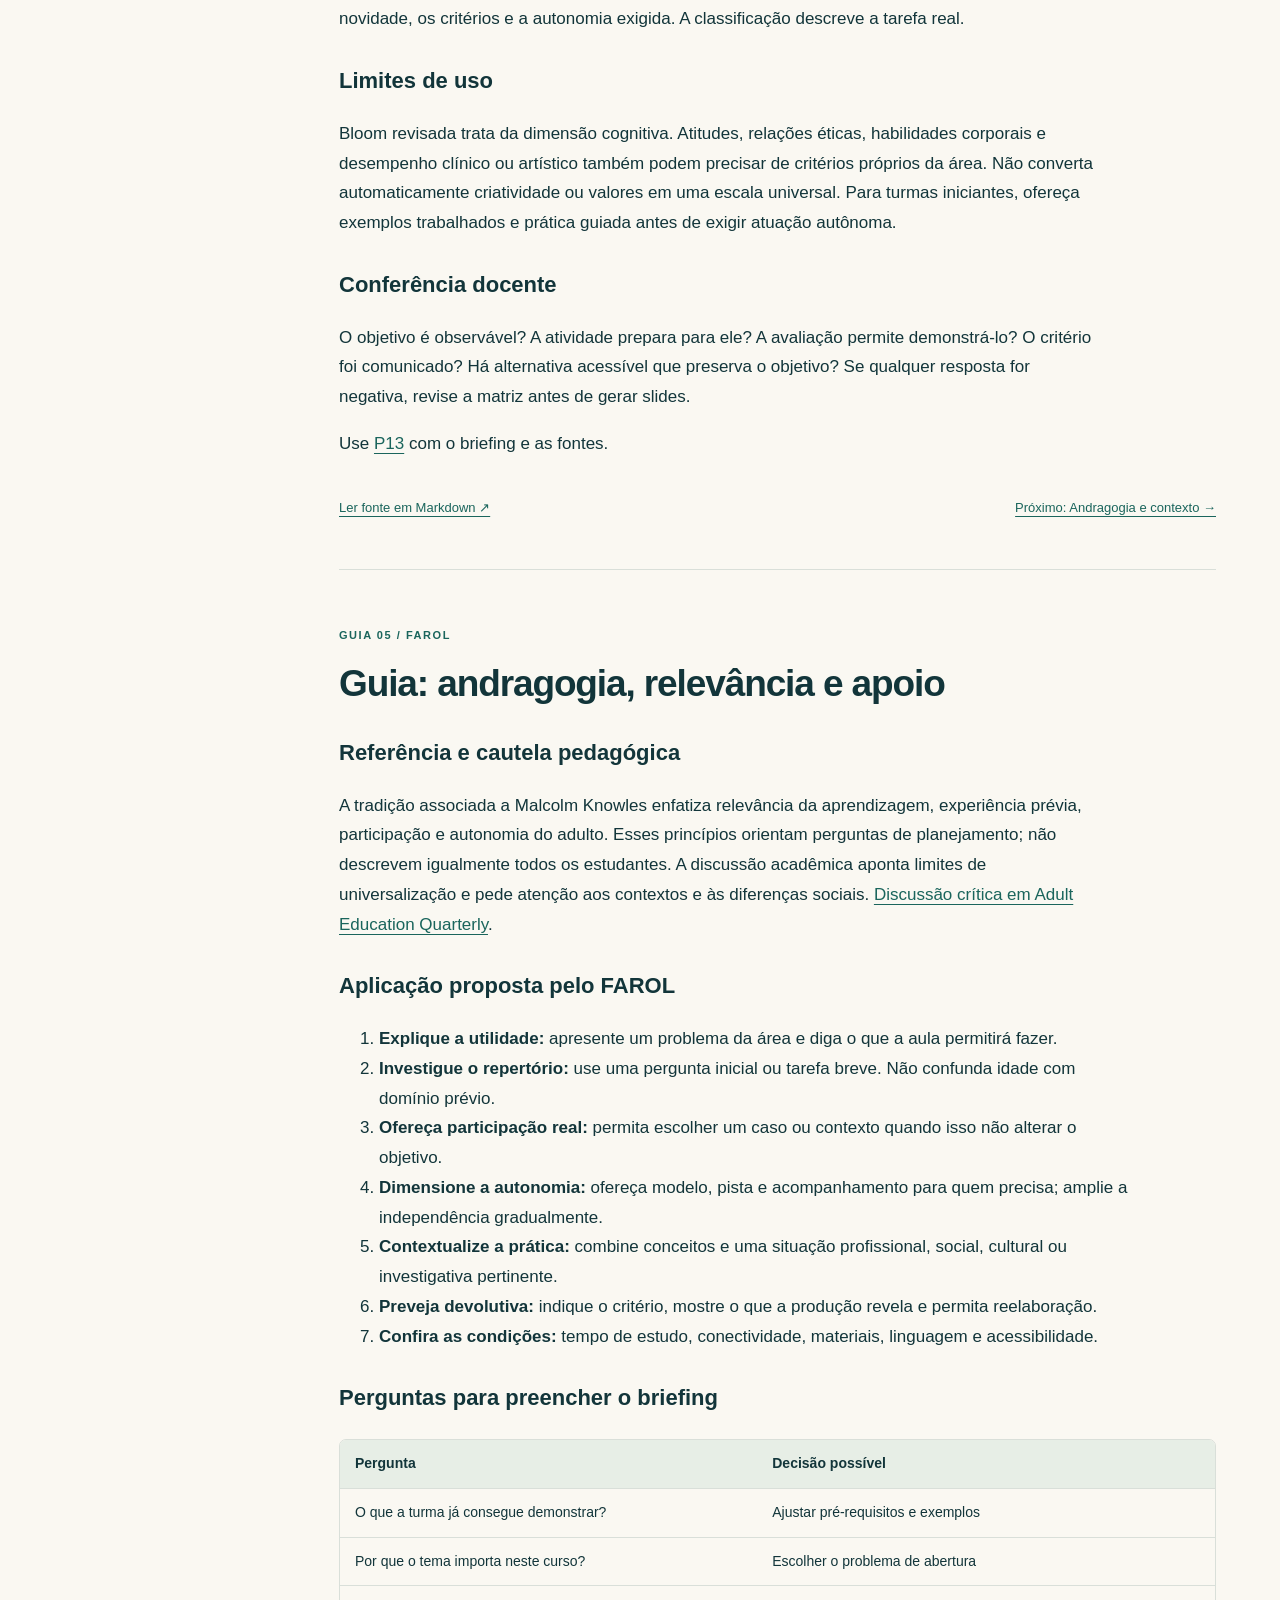
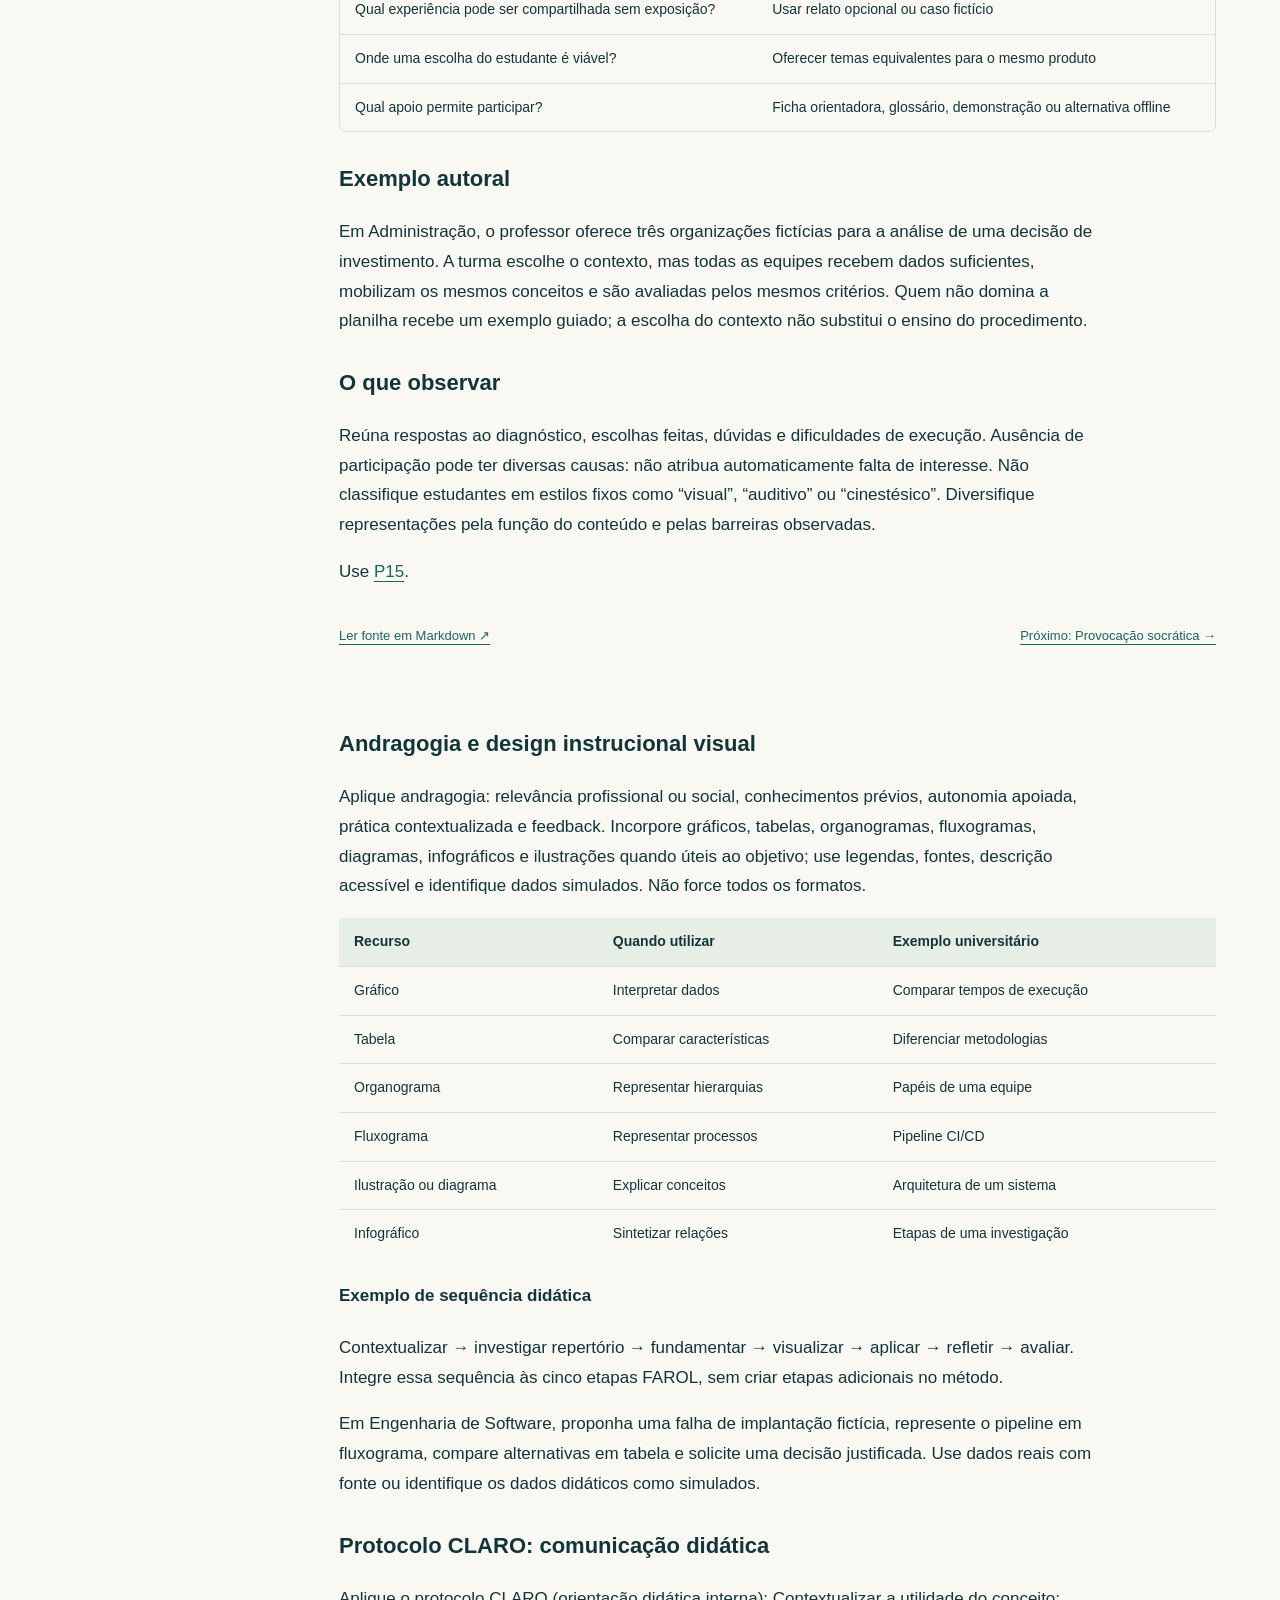
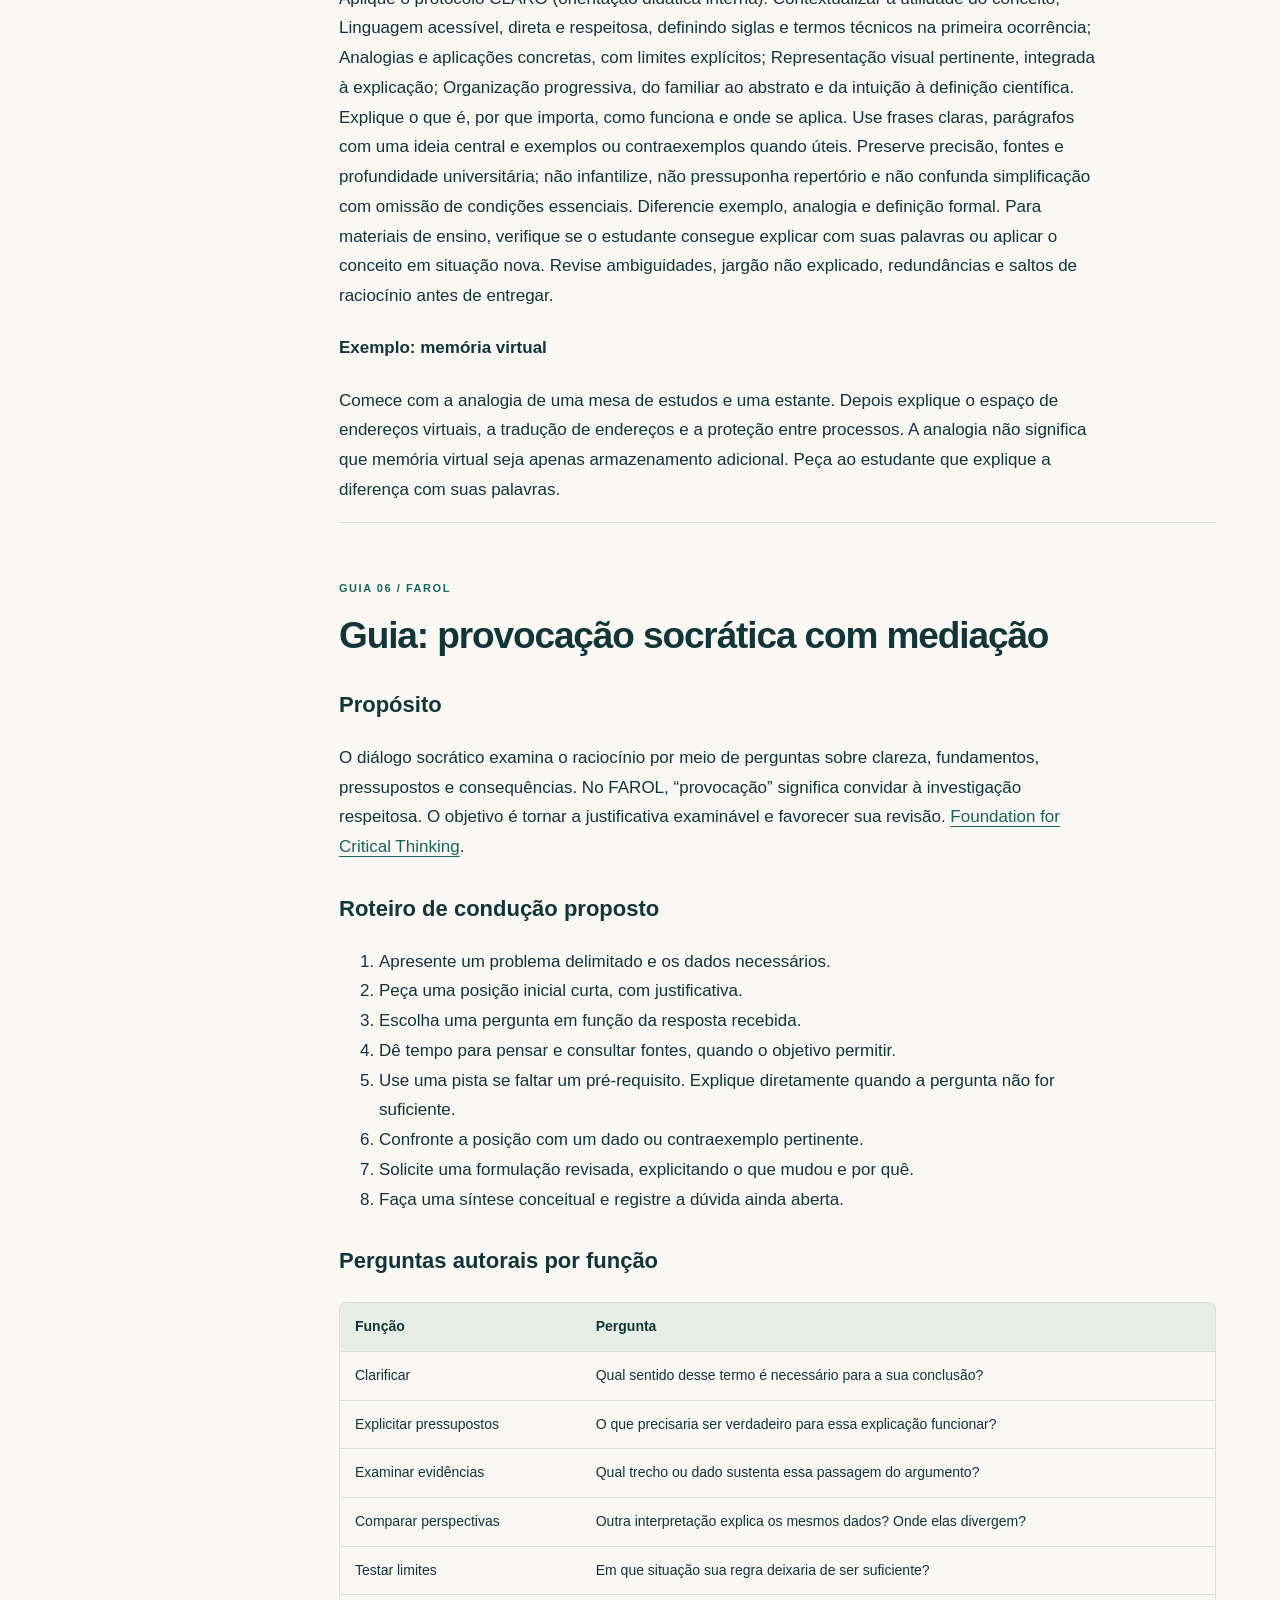
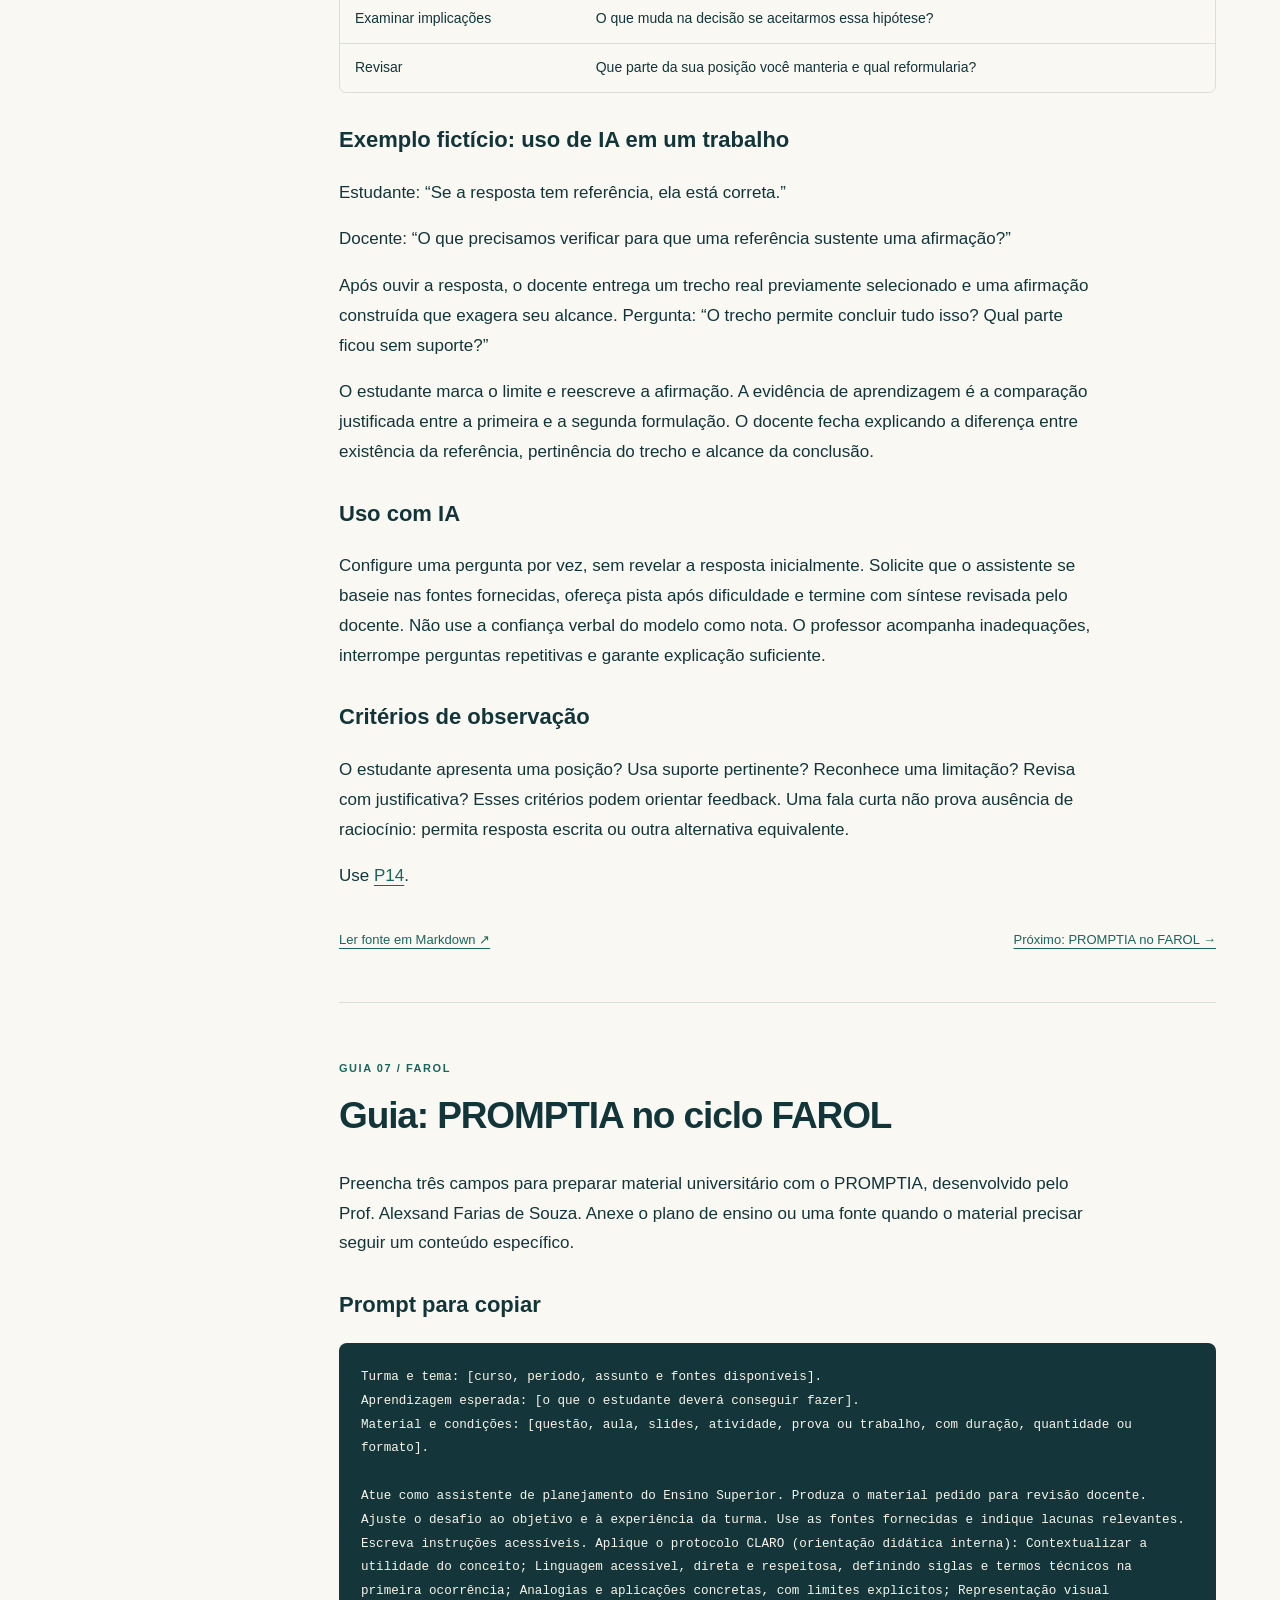
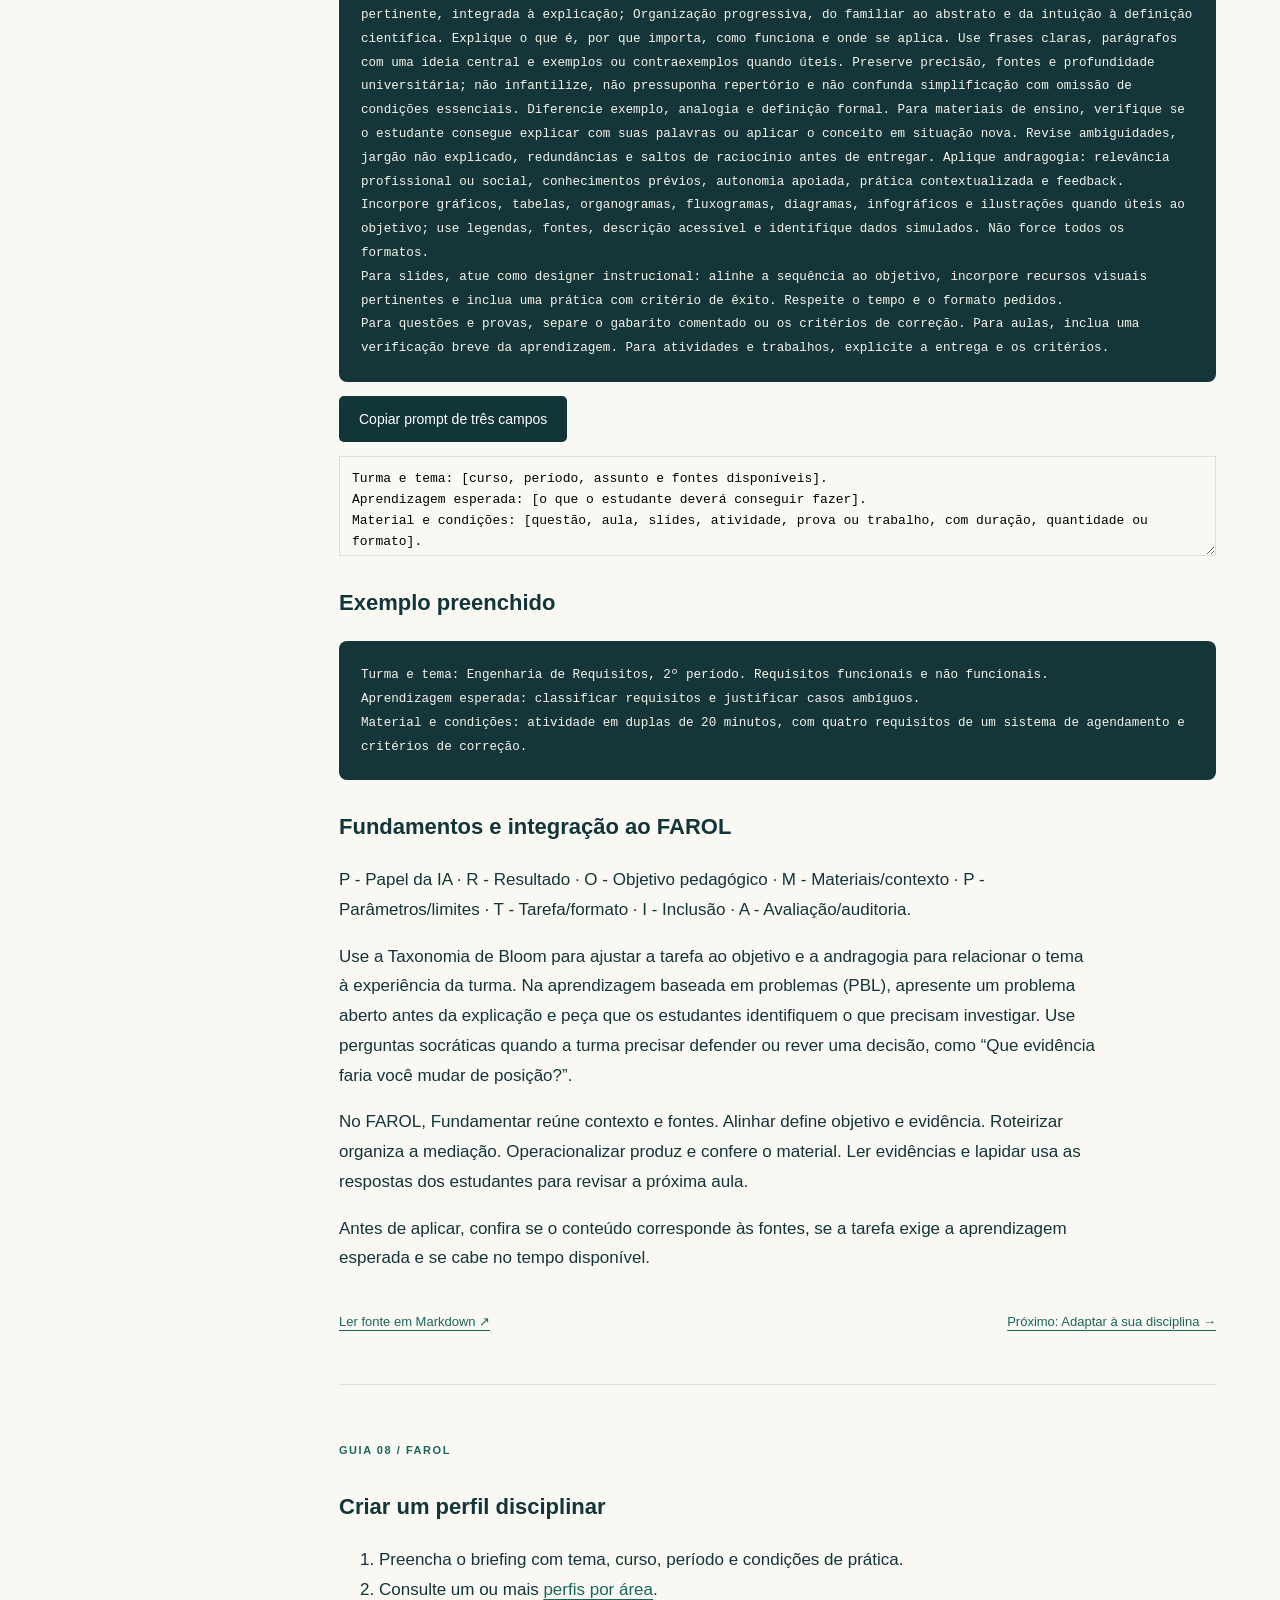
==== commit a77f01f8: "feat(farol): integrate CLARO plain-language teaching protocol" ====
--- a/docs/site/manual.html
+++ b/docs/site/manual.html
@@ -326,6 +326,7 @@
 <p>Reúna respostas ao diagnóstico, escolhas feitas, dúvidas e dificuldades de execução. Ausência de participação pode ter diversas causas: não atribua automaticamente falta de interesse. Não classifique estudantes em estilos fixos como “visual”, “auditivo” ou “cinestésico”. Diversifique representações pela função do conteúdo e pelas barreiras observadas.</p>
 <p>Use <a href="https://github.com/alexsandsouza/metodofarol/blob/main/prompts/P15-contextualizar-para-adultos.md">P15</a>.</p>
 <div class="chapter-end"><a href="https://github.com/alexsandsouza/metodofarol/blob/main/docs/14-andragogia-e-contexto.md">Ler fonte em Markdown ↗</a><a href="#socratico">Próximo: Provocação socrática →</a></div></section><div id="aprendizagem-visual"><h3>Andragogia e design instrucional visual</h3><p>Aplique andragogia: relevância profissional ou social, conhecimentos prévios, autonomia apoiada, prática contextualizada e feedback. Incorpore gráficos, tabelas, organogramas, fluxogramas, diagramas, infográficos e ilustrações quando úteis ao objetivo; use legendas, fontes, descrição acessível e identifique dados simulados. Não force todos os formatos.</p><table><thead><tr><th>Recurso</th><th>Quando utilizar</th><th>Exemplo universitário</th></tr></thead><tbody><tr><td>Gráfico</td><td>Interpretar dados</td><td>Comparar tempos de execução</td></tr><tr><td>Tabela</td><td>Comparar características</td><td>Diferenciar metodologias</td></tr><tr><td>Organograma</td><td>Representar hierarquias</td><td>Papéis de uma equipe</td></tr><tr><td>Fluxograma</td><td>Representar processos</td><td>Pipeline CI/CD</td></tr><tr><td>Ilustração ou diagrama</td><td>Explicar conceitos</td><td>Arquitetura de um sistema</td></tr><tr><td>Infográfico</td><td>Sintetizar relações</td><td>Etapas de uma investigação</td></tr></tbody></table><h4>Exemplo de sequência didática</h4><p>Contextualizar → investigar repertório → fundamentar → visualizar → aplicar → refletir → avaliar. Integre essa sequência às cinco etapas FAROL, sem criar etapas adicionais no método.</p><p>Em Engenharia de Software, proponha uma falha de implantação fictícia, represente o pipeline em fluxograma, compare alternativas em tabela e solicite uma decisão justificada. Use dados reais com fonte ou identifique os dados didáticos como simulados.</p></div>
+<div id="protocolo-claro"><h3>Protocolo CLARO: comunicação didática</h3><p>Aplique o protocolo CLARO (orientação didática interna): Contextualizar a utilidade do conceito; Linguagem acessível, direta e respeitosa, definindo siglas e termos técnicos na primeira ocorrência; Analogias e aplicações concretas, com limites explícitos; Representação visual pertinente, integrada à explicação; Organização progressiva, do familiar ao abstrato e da intuição à definição científica. Explique o que é, por que importa, como funciona e onde se aplica. Use frases claras, parágrafos com uma ideia central e exemplos ou contraexemplos quando úteis. Preserve precisão, fontes e profundidade universitária; não infantilize, não pressuponha repertório e não confunda simplificação com omissão de condições essenciais. Diferencie exemplo, analogia e definição formal. Para materiais de ensino, verifique se o estudante consegue explicar com suas palavras ou aplicar o conceito em situação nova. Revise ambiguidades, jargão não explicado, redundâncias e saltos de raciocínio antes de entregar.</p><h4>Exemplo: memória virtual</h4><p>Comece com a analogia de uma mesa de estudos e uma estante. Depois explique o espaço de endereços virtuais, a tradução de endereços e a proteção entre processos. A analogia não significa que memória virtual seja apenas armazenamento adicional. Peça ao estudante que explique a diferença com suas palavras.</p></div>
 <section id="socratico" class="chapter" aria-label="Provocação socrática"><p class="chapter-number">GUIA 06 / FAROL</p><h2>Guia: provocação socrática com mediação</h2>
 <h3>Propósito</h3>
 <p>O diálogo socrático examina o raciocínio por meio de perguntas sobre clareza, fundamentos, pressupostos e consequências. No FAROL, “provocação” significa convidar à investigação respeitosa. O objetivo é tornar a justificativa examinável e favorecer sua revisão. <a href="https://www.criticalthinking.org/pages/socratic-questioning/522">Foundation for Critical Thinking</a>.</p>
@@ -392,13 +393,13 @@
 Aprendizagem esperada: [o que o estudante deverá conseguir fazer].
 Material e condições: [questão, aula, slides, atividade, prova ou trabalho, com duração, quantidade ou formato].
 
-Atue como assistente de planejamento do Ensino Superior. Produza o material pedido para revisão docente. Ajuste o desafio ao objetivo e à experiência da turma. Use as fontes fornecidas e indique lacunas relevantes. Escreva instruções acessíveis. Aplique andragogia: relevância profissional ou social, conhecimentos prévios, autonomia apoiada, prática contextualizada e feedback. Incorpore gráficos, tabelas, organogramas, fluxogramas, diagramas, infográficos e ilustrações quando úteis ao objetivo; use legendas, fontes, descrição acessível e identifique dados simulados. Não force todos os formatos.
+Atue como assistente de planejamento do Ensino Superior. Produza o material pedido para revisão docente. Ajuste o desafio ao objetivo e à experiência da turma. Use as fontes fornecidas e indique lacunas relevantes. Escreva instruções acessíveis. Aplique o protocolo CLARO (orientação didática interna): Contextualizar a utilidade do conceito; Linguagem acessível, direta e respeitosa, definindo siglas e termos técnicos na primeira ocorrência; Analogias e aplicações concretas, com limites explícitos; Representação visual pertinente, integrada à explicação; Organização progressiva, do familiar ao abstrato e da intuição à definição científica. Explique o que é, por que importa, como funciona e onde se aplica. Use frases claras, parágrafos com uma ideia central e exemplos ou contraexemplos quando úteis. Preserve precisão, fontes e profundidade universitária; não infantilize, não pressuponha repertório e não confunda simplificação com omissão de condições essenciais. Diferencie exemplo, analogia e definição formal. Para materiais de ensino, verifique se o estudante consegue explicar com suas palavras ou aplicar o conceito em situação nova. Revise ambiguidades, jargão não explicado, redundâncias e saltos de raciocínio antes de entregar. Aplique andragogia: relevância profissional ou social, conhecimentos prévios, autonomia apoiada, prática contextualizada e feedback. Incorpore gráficos, tabelas, organogramas, fluxogramas, diagramas, infográficos e ilustrações quando úteis ao objetivo; use legendas, fontes, descrição acessível e identifique dados simulados. Não force todos os formatos.
 Para slides, atue como designer instrucional: alinhe a sequência ao objetivo, incorpore recursos visuais pertinentes e inclua uma prática com critério de êxito. Respeite o tempo e o formato pedidos.
 Para questões e provas, separe o gabarito comentado ou os critérios de correção. Para aulas, inclua uma verificação breve da aprendizagem. Para atividades e trabalhos, explicite a entrega e os critérios.</code></pre><button type="button" class="copy" data-copy="promptia-rapido">Copiar prompt de três campos</button><textarea class="copy-source" id="promptia-rapido" readonly aria-label="Prompt de três campos">Turma e tema: [curso, período, assunto e fontes disponíveis].
 Aprendizagem esperada: [o que o estudante deverá conseguir fazer].
 Material e condições: [questão, aula, slides, atividade, prova ou trabalho, com duração, quantidade ou formato].
 
-Atue como assistente de planejamento do Ensino Superior. Produza o material pedido para revisão docente. Ajuste o desafio ao objetivo e à experiência da turma. Use as fontes fornecidas e indique lacunas relevantes. Escreva instruções acessíveis. Aplique andragogia: relevância profissional ou social, conhecimentos prévios, autonomia apoiada, prática contextualizada e feedback. Incorpore gráficos, tabelas, organogramas, fluxogramas, diagramas, infográficos e ilustrações quando úteis ao objetivo; use legendas, fontes, descrição acessível e identifique dados simulados. Não force todos os formatos.
+Atue como assistente de planejamento do Ensino Superior. Produza o material pedido para revisão docente. Ajuste o desafio ao objetivo e à experiência da turma. Use as fontes fornecidas e indique lacunas relevantes. Escreva instruções acessíveis. Aplique o protocolo CLARO (orientação didática interna): Contextualizar a utilidade do conceito; Linguagem acessível, direta e respeitosa, definindo siglas e termos técnicos na primeira ocorrência; Analogias e aplicações concretas, com limites explícitos; Representação visual pertinente, integrada à explicação; Organização progressiva, do familiar ao abstrato e da intuição à definição científica. Explique o que é, por que importa, como funciona e onde se aplica. Use frases claras, parágrafos com uma ideia central e exemplos ou contraexemplos quando úteis. Preserve precisão, fontes e profundidade universitária; não infantilize, não pressuponha repertório e não confunda simplificação com omissão de condições essenciais. Diferencie exemplo, analogia e definição formal. Para materiais de ensino, verifique se o estudante consegue explicar com suas palavras ou aplicar o conceito em situação nova. Revise ambiguidades, jargão não explicado, redundâncias e saltos de raciocínio antes de entregar. Aplique andragogia: relevância profissional ou social, conhecimentos prévios, autonomia apoiada, prática contextualizada e feedback. Incorpore gráficos, tabelas, organogramas, fluxogramas, diagramas, infográficos e ilustrações quando úteis ao objetivo; use legendas, fontes, descrição acessível e identifique dados simulados. Não force todos os formatos.
 Para slides, atue como designer instrucional: alinhe a sequência ao objetivo, incorpore recursos visuais pertinentes e inclua uma prática com critério de êxito. Respeite o tempo e o formato pedidos.
 Para questões e provas, separe o gabarito comentado ou os critérios de correção. Para aulas, inclua uma verificação breve da aprendizagem. Para atividades e trabalhos, explicite a entrega e os critérios.</textarea><h3>Exemplo preenchido</h3><pre><code>Turma e tema: Engenharia de Requisitos, 2º período. Requisitos funcionais e não funcionais.
 Aprendizagem esperada: classificar requisitos e justificar casos ambíguos.
@@ -761,13 +762,13 @@
 Aprendizagem esperada: [o que o estudante deverá conseguir fazer].
 Material e condições: [questão, aula, slides, atividade, prova ou trabalho, com duração, quantidade ou formato].
 
-Atue como assistente de planejamento do Ensino Superior. Produza o material pedido para revisão docente. Ajuste o desafio ao objetivo e à experiência da turma. Use as fontes fornecidas e indique lacunas relevantes. Escreva instruções acessíveis. Aplique andragogia: relevância profissional ou social, conhecimentos prévios, autonomia apoiada, prática contextualizada e feedback. Incorpore gráficos, tabelas, organogramas, fluxogramas, diagramas, infográficos e ilustrações quando úteis ao objetivo; use legendas, fontes, descrição acessível e identifique dados simulados. Não force todos os formatos.
+Atue como assistente de planejamento do Ensino Superior. Produza o material pedido para revisão docente. Ajuste o desafio ao objetivo e à experiência da turma. Use as fontes fornecidas e indique lacunas relevantes. Escreva instruções acessíveis. Aplique o protocolo CLARO (orientação didática interna): Contextualizar a utilidade do conceito; Linguagem acessível, direta e respeitosa, definindo siglas e termos técnicos na primeira ocorrência; Analogias e aplicações concretas, com limites explícitos; Representação visual pertinente, integrada à explicação; Organização progressiva, do familiar ao abstrato e da intuição à definição científica. Explique o que é, por que importa, como funciona e onde se aplica. Use frases claras, parágrafos com uma ideia central e exemplos ou contraexemplos quando úteis. Preserve precisão, fontes e profundidade universitária; não infantilize, não pressuponha repertório e não confunda simplificação com omissão de condições essenciais. Diferencie exemplo, analogia e definição formal. Para materiais de ensino, verifique se o estudante consegue explicar com suas palavras ou aplicar o conceito em situação nova. Revise ambiguidades, jargão não explicado, redundâncias e saltos de raciocínio antes de entregar. Aplique andragogia: relevância profissional ou social, conhecimentos prévios, autonomia apoiada, prática contextualizada e feedback. Incorpore gráficos, tabelas, organogramas, fluxogramas, diagramas, infográficos e ilustrações quando úteis ao objetivo; use legendas, fontes, descrição acessível e identifique dados simulados. Não force todos os formatos.
 Para slides, atue como designer instrucional: alinhe a sequência ao objetivo, incorpore recursos visuais pertinentes e inclua uma prática com critério de êxito. Respeite o tempo e o formato pedidos.
 Para questões e provas, separe o gabarito comentado ou os critérios de correção. Para aulas, inclua uma verificação breve da aprendizagem. Para atividades e trabalhos, explicite a entrega e os critérios.</code></pre><p>Antes de aplicar, confira se o conteúdo corresponde às fontes, se a tarefa exige a aprendizagem esperada e se cabe no tempo disponível.</p><button class="copy" type="button" data-copy="command-P16">Copiar P16</button><textarea id="command-P16" class="copy-source" readonly aria-label="Comando P16">Turma e tema: [curso, período, assunto e fontes disponíveis].
 Aprendizagem esperada: [o que o estudante deverá conseguir fazer].
 Material e condições: [questão, aula, slides, atividade, prova ou trabalho, com duração, quantidade ou formato].
 
-Atue como assistente de planejamento do Ensino Superior. Produza o material pedido para revisão docente. Ajuste o desafio ao objetivo e à experiência da turma. Use as fontes fornecidas e indique lacunas relevantes. Escreva instruções acessíveis. Aplique andragogia: relevância profissional ou social, conhecimentos prévios, autonomia apoiada, prática contextualizada e feedback. Incorpore gráficos, tabelas, organogramas, fluxogramas, diagramas, infográficos e ilustrações quando úteis ao objetivo; use legendas, fontes, descrição acessível e identifique dados simulados. Não force todos os formatos.
+Atue como assistente de planejamento do Ensino Superior. Produza o material pedido para revisão docente. Ajuste o desafio ao objetivo e à experiência da turma. Use as fontes fornecidas e indique lacunas relevantes. Escreva instruções acessíveis. Aplique o protocolo CLARO (orientação didática interna): Contextualizar a utilidade do conceito; Linguagem acessível, direta e respeitosa, definindo siglas e termos técnicos na primeira ocorrência; Analogias e aplicações concretas, com limites explícitos; Representação visual pertinente, integrada à explicação; Organização progressiva, do familiar ao abstrato e da intuição à definição científica. Explique o que é, por que importa, como funciona e onde se aplica. Use frases claras, parágrafos com uma ideia central e exemplos ou contraexemplos quando úteis. Preserve precisão, fontes e profundidade universitária; não infantilize, não pressuponha repertório e não confunda simplificação com omissão de condições essenciais. Diferencie exemplo, analogia e definição formal. Para materiais de ensino, verifique se o estudante consegue explicar com suas palavras ou aplicar o conceito em situação nova. Revise ambiguidades, jargão não explicado, redundâncias e saltos de raciocínio antes de entregar. Aplique andragogia: relevância profissional ou social, conhecimentos prévios, autonomia apoiada, prática contextualizada e feedback. Incorpore gráficos, tabelas, organogramas, fluxogramas, diagramas, infográficos e ilustrações quando úteis ao objetivo; use legendas, fontes, descrição acessível e identifique dados simulados. Não force todos os formatos.
 Para slides, atue como designer instrucional: alinhe a sequência ao objetivo, incorpore recursos visuais pertinentes e inclua uma prática com critério de êxito. Respeite o tempo e o formato pedidos.
 Para questões e provas, separe o gabarito comentado ou os critérios de correção. Para aulas, inclua uma verificação breve da aprendizagem. Para atividades e trabalhos, explicite a entrega e os critérios.</textarea></div></details><details class="prompt"><summary>P17 - Ler evidências da aula</summary><div class="prompt-body"><h3>P17 - Ler evidências da aula</h3>
 <p>Etapa: L. Entradas: Critérios prévios e produções anonimizadas efetivamente fornecidas.</p>
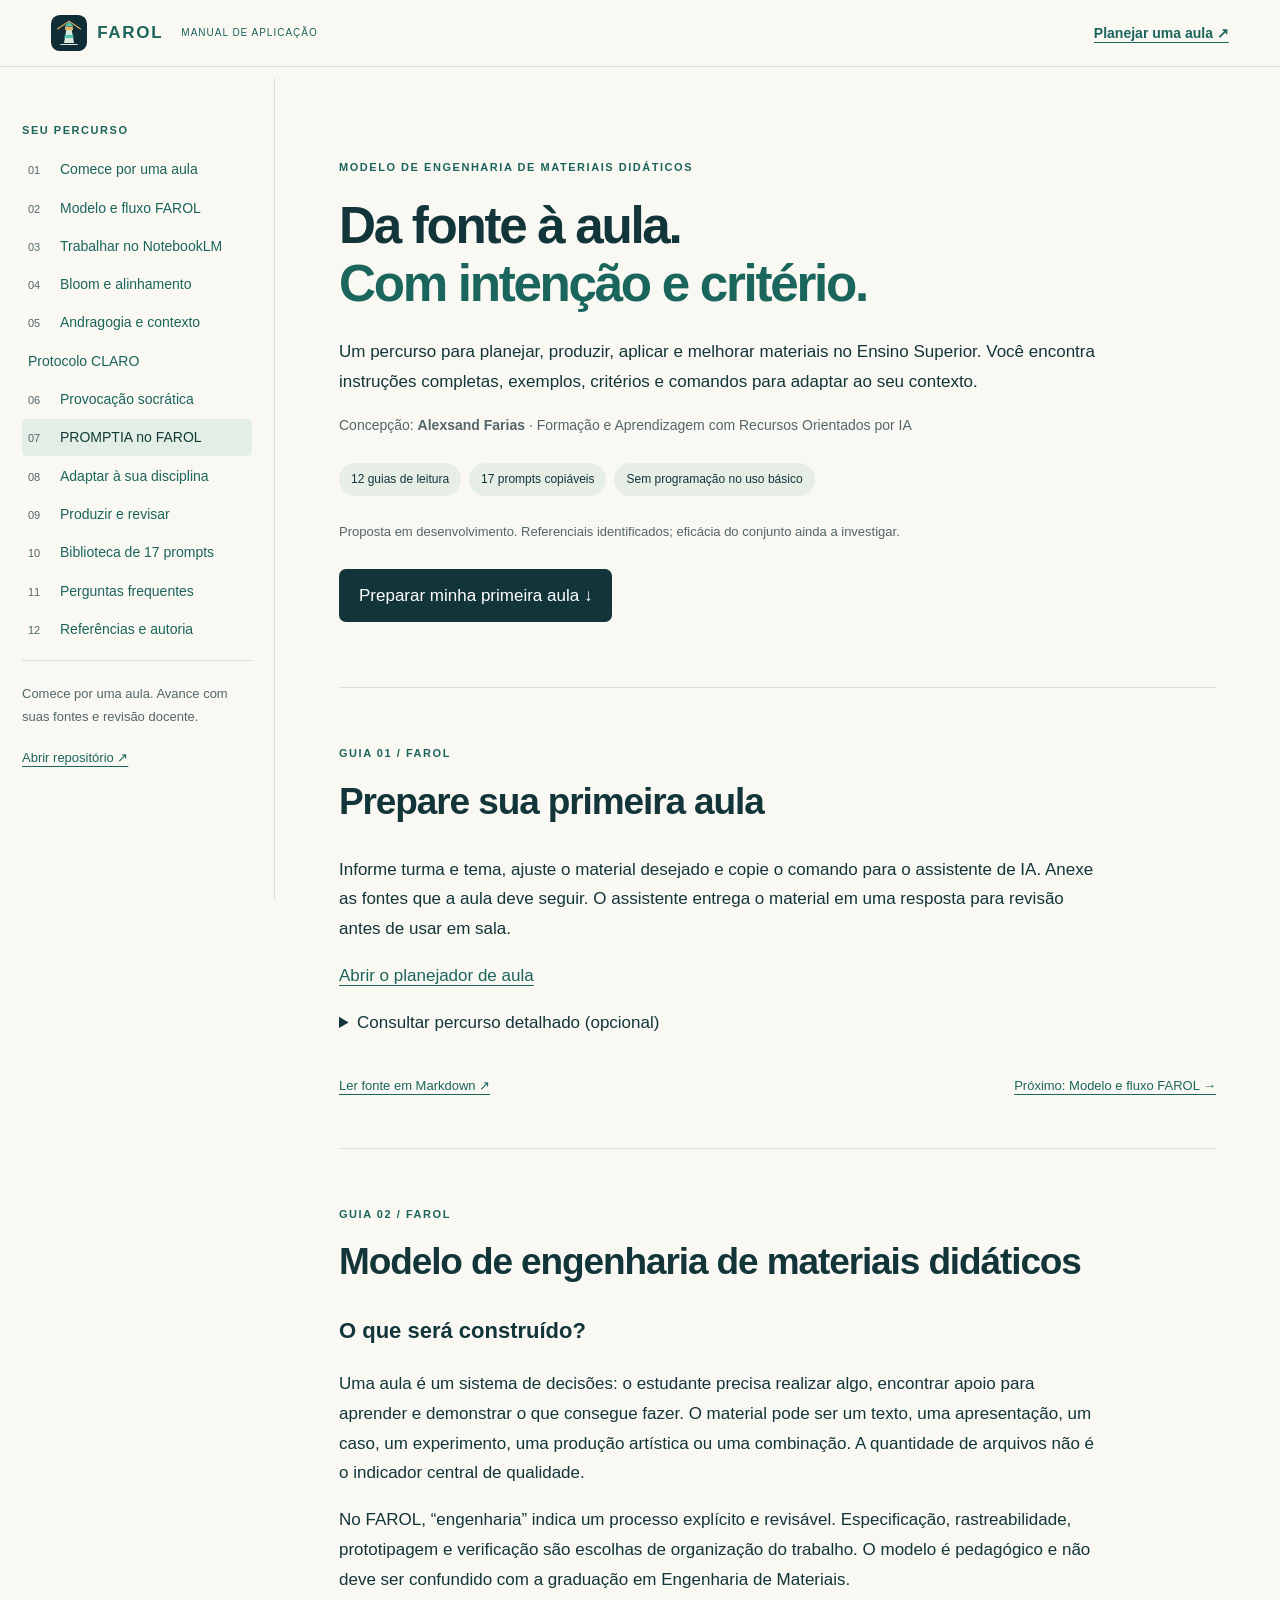
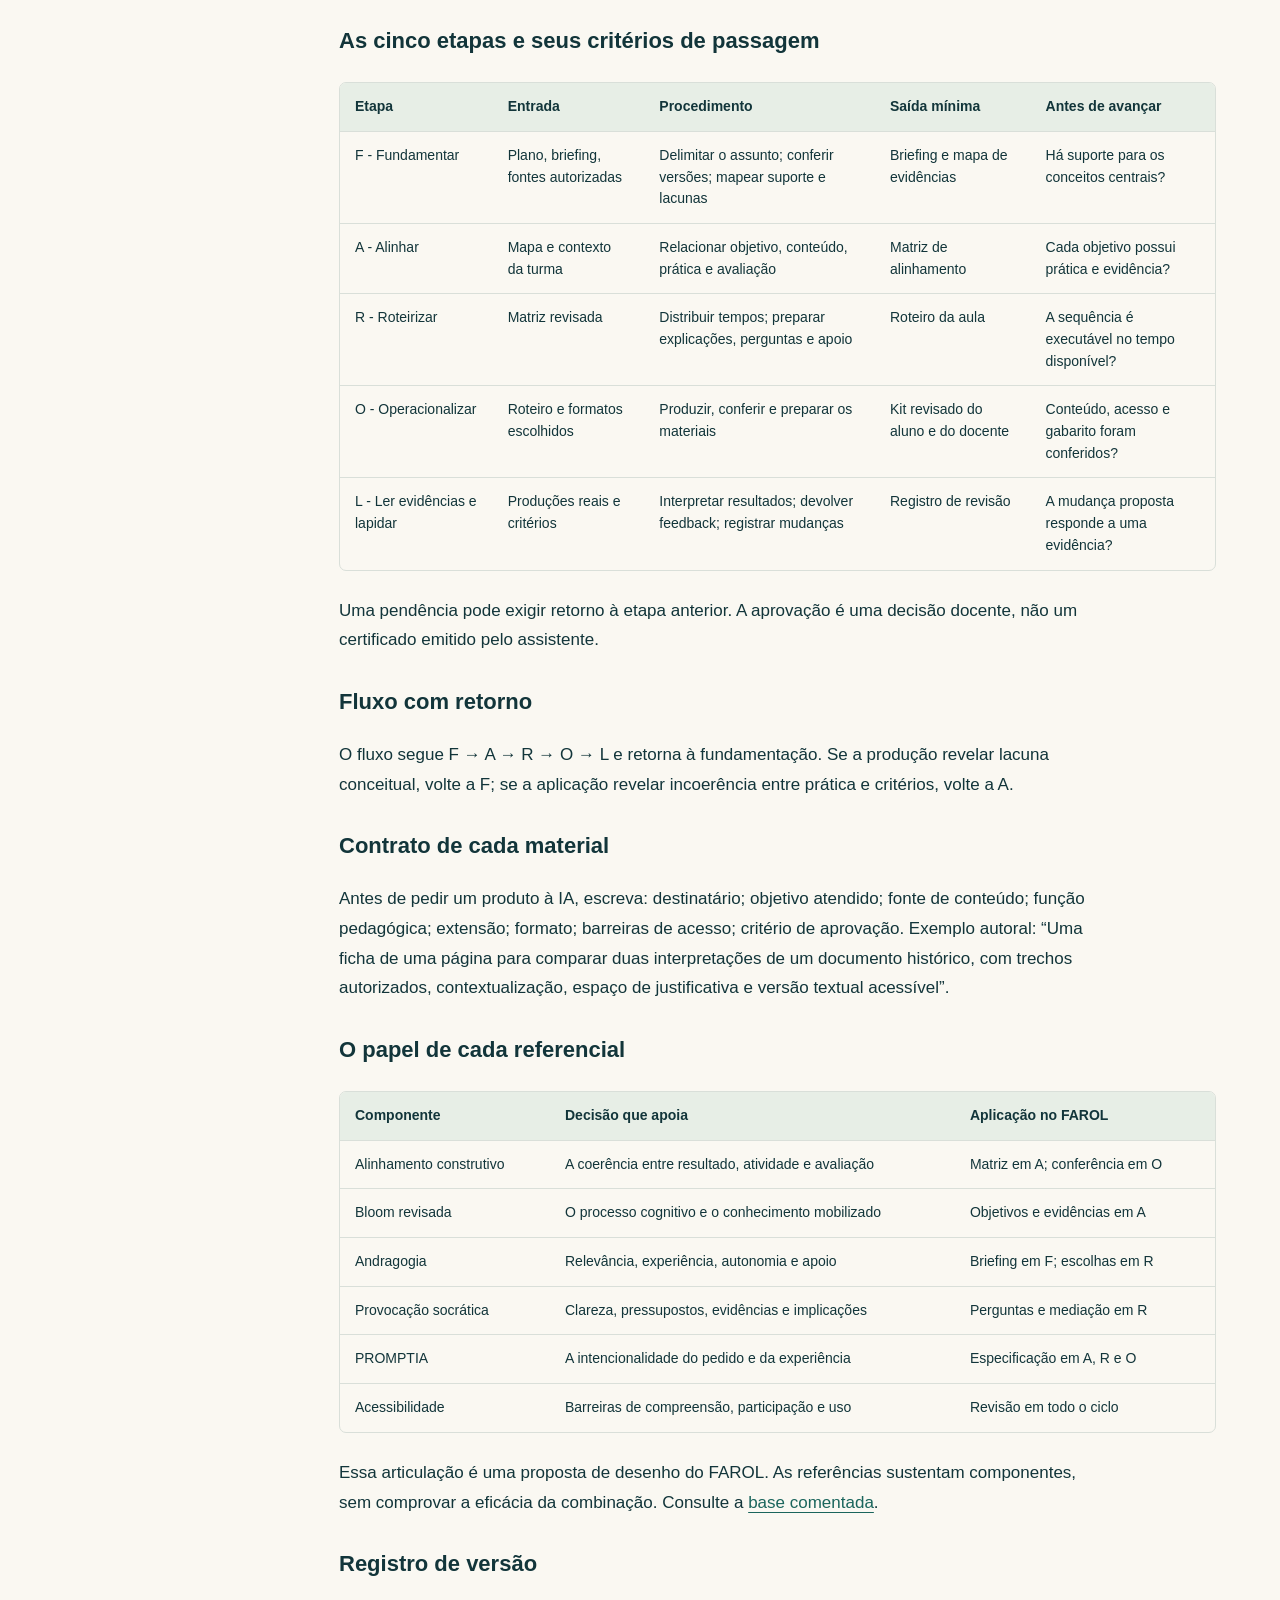
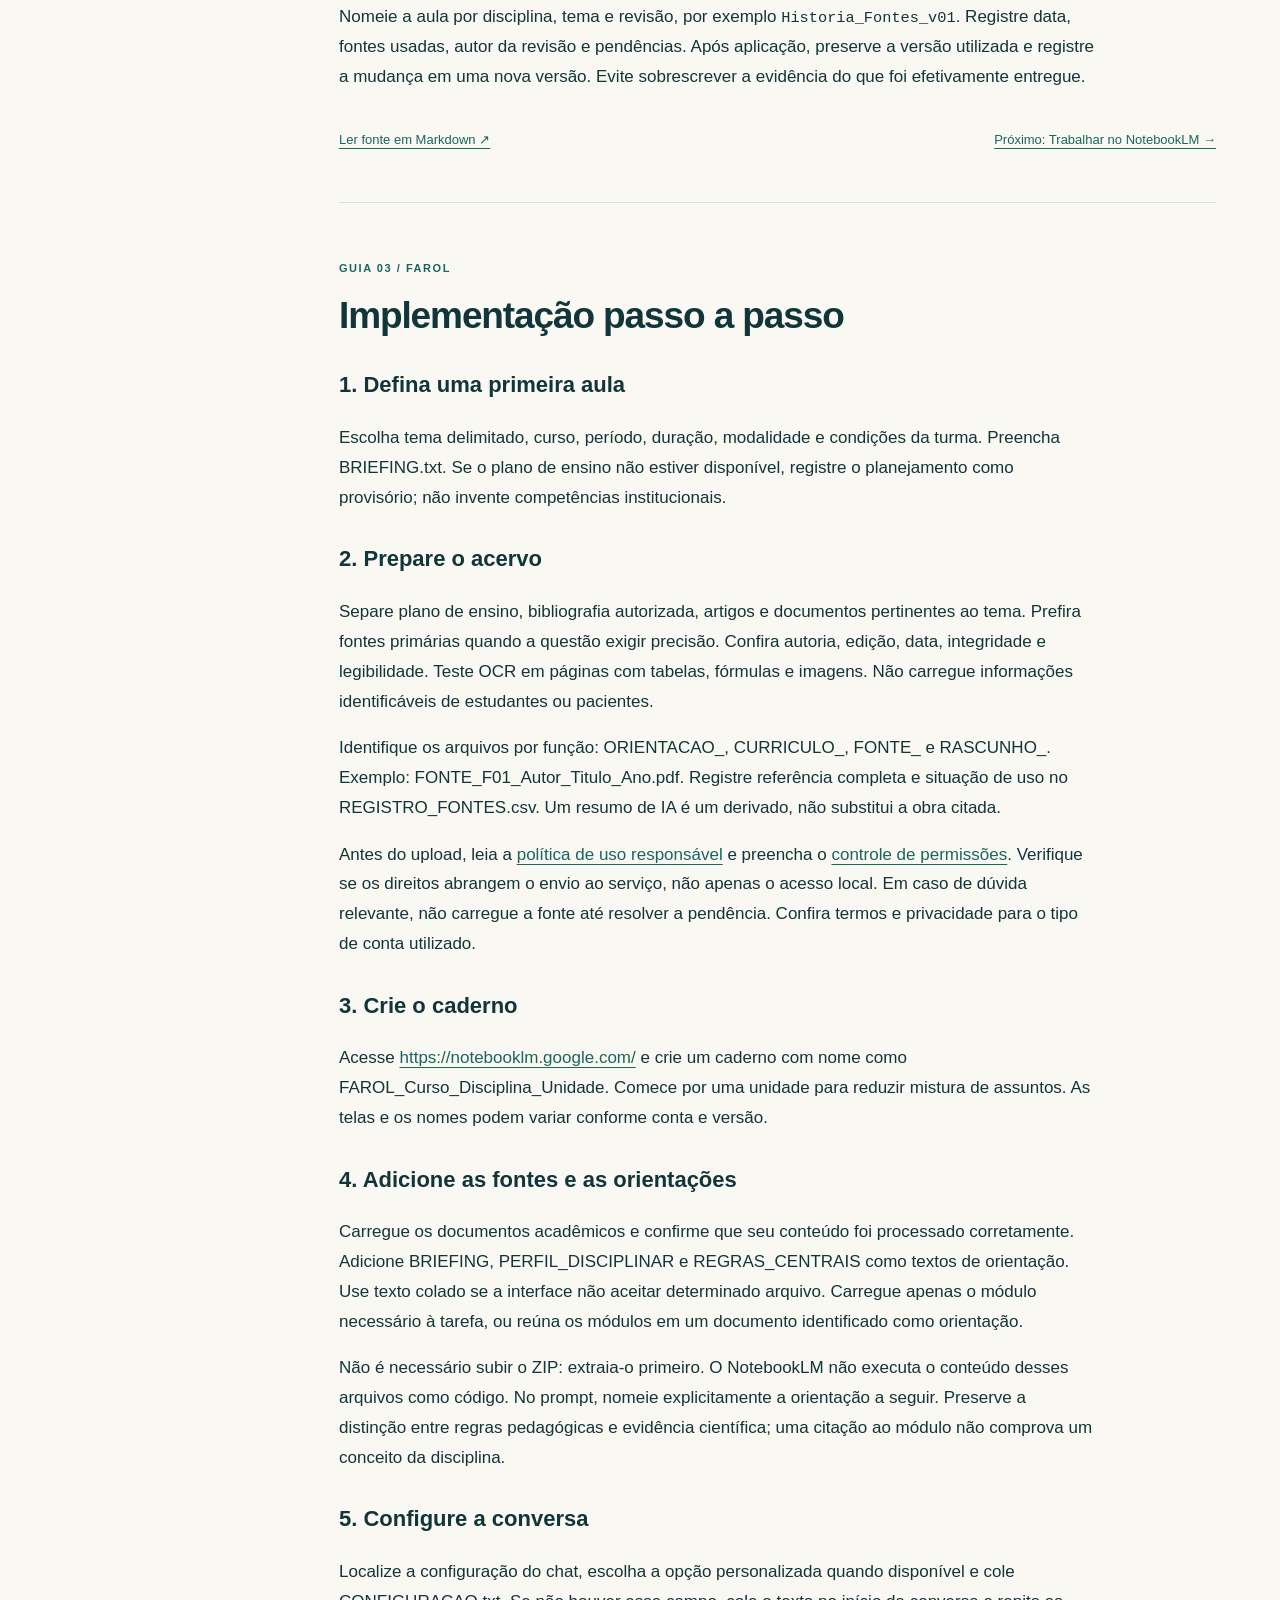
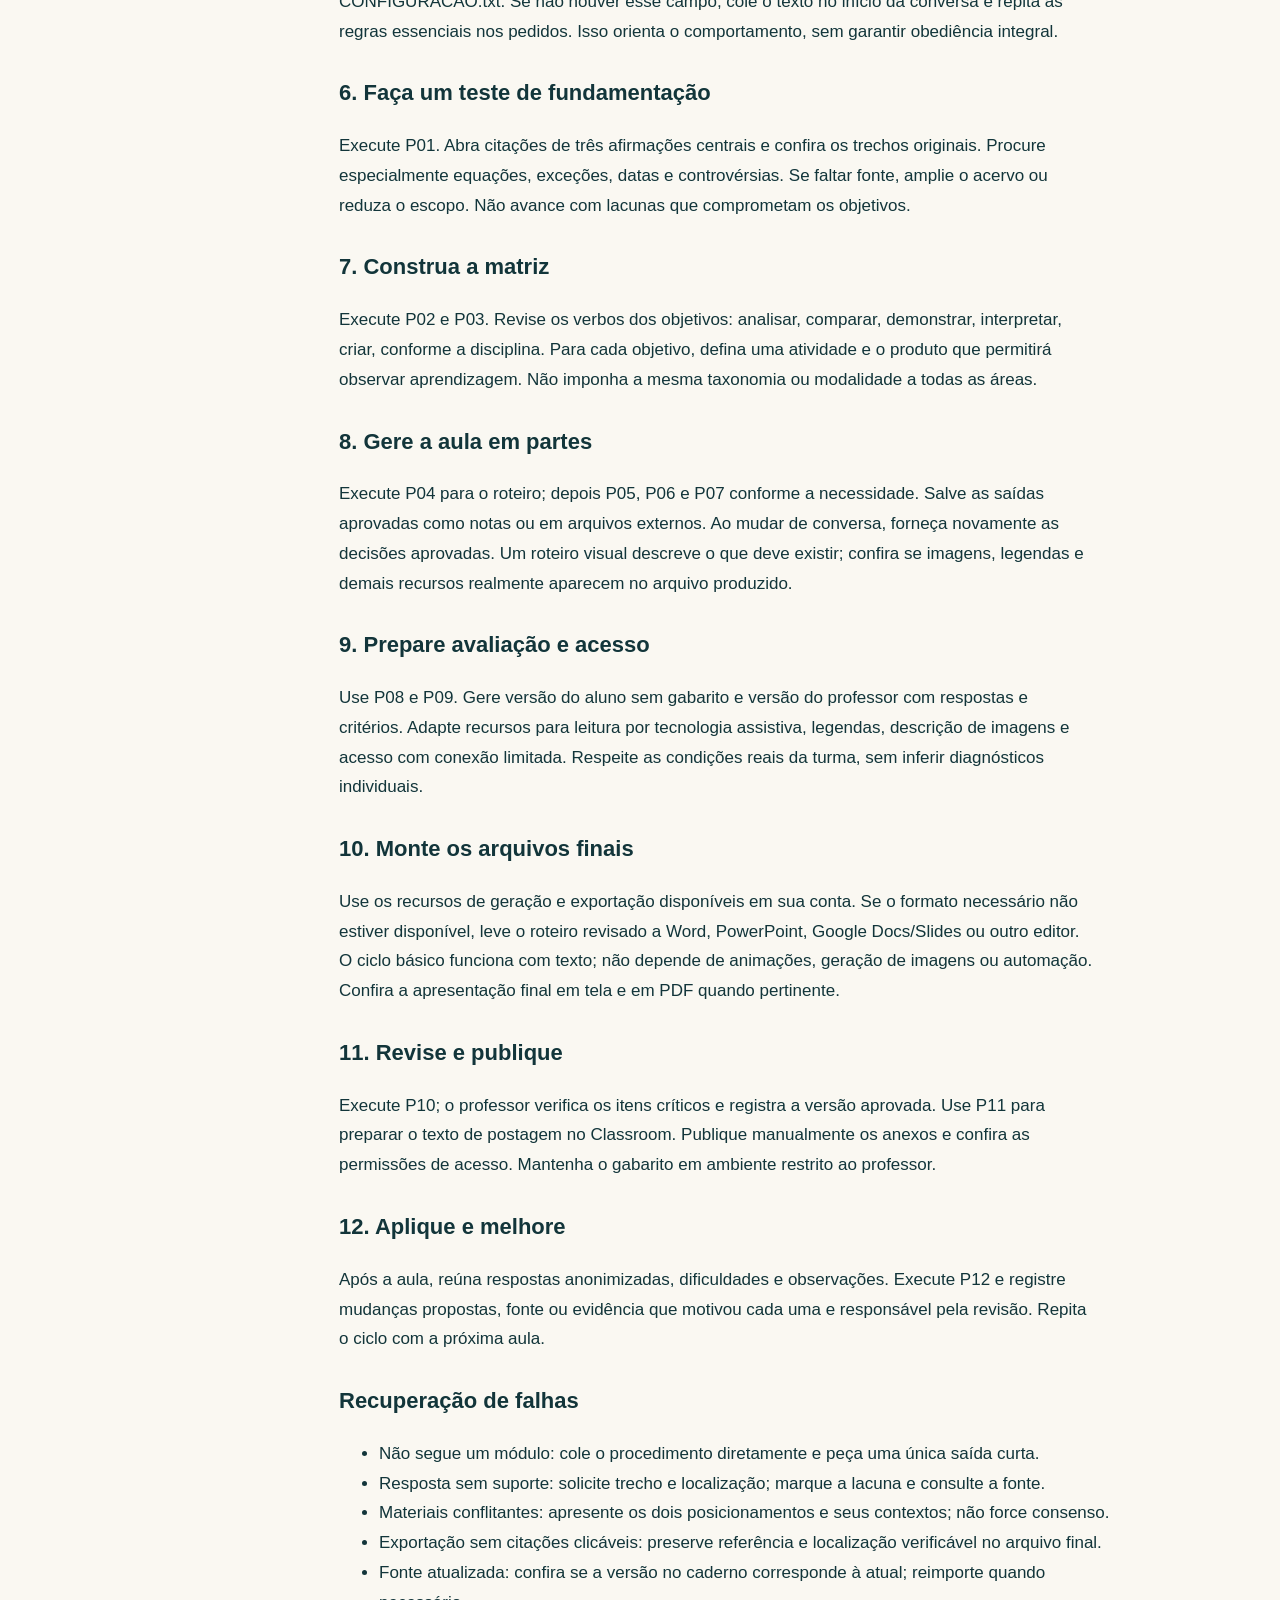
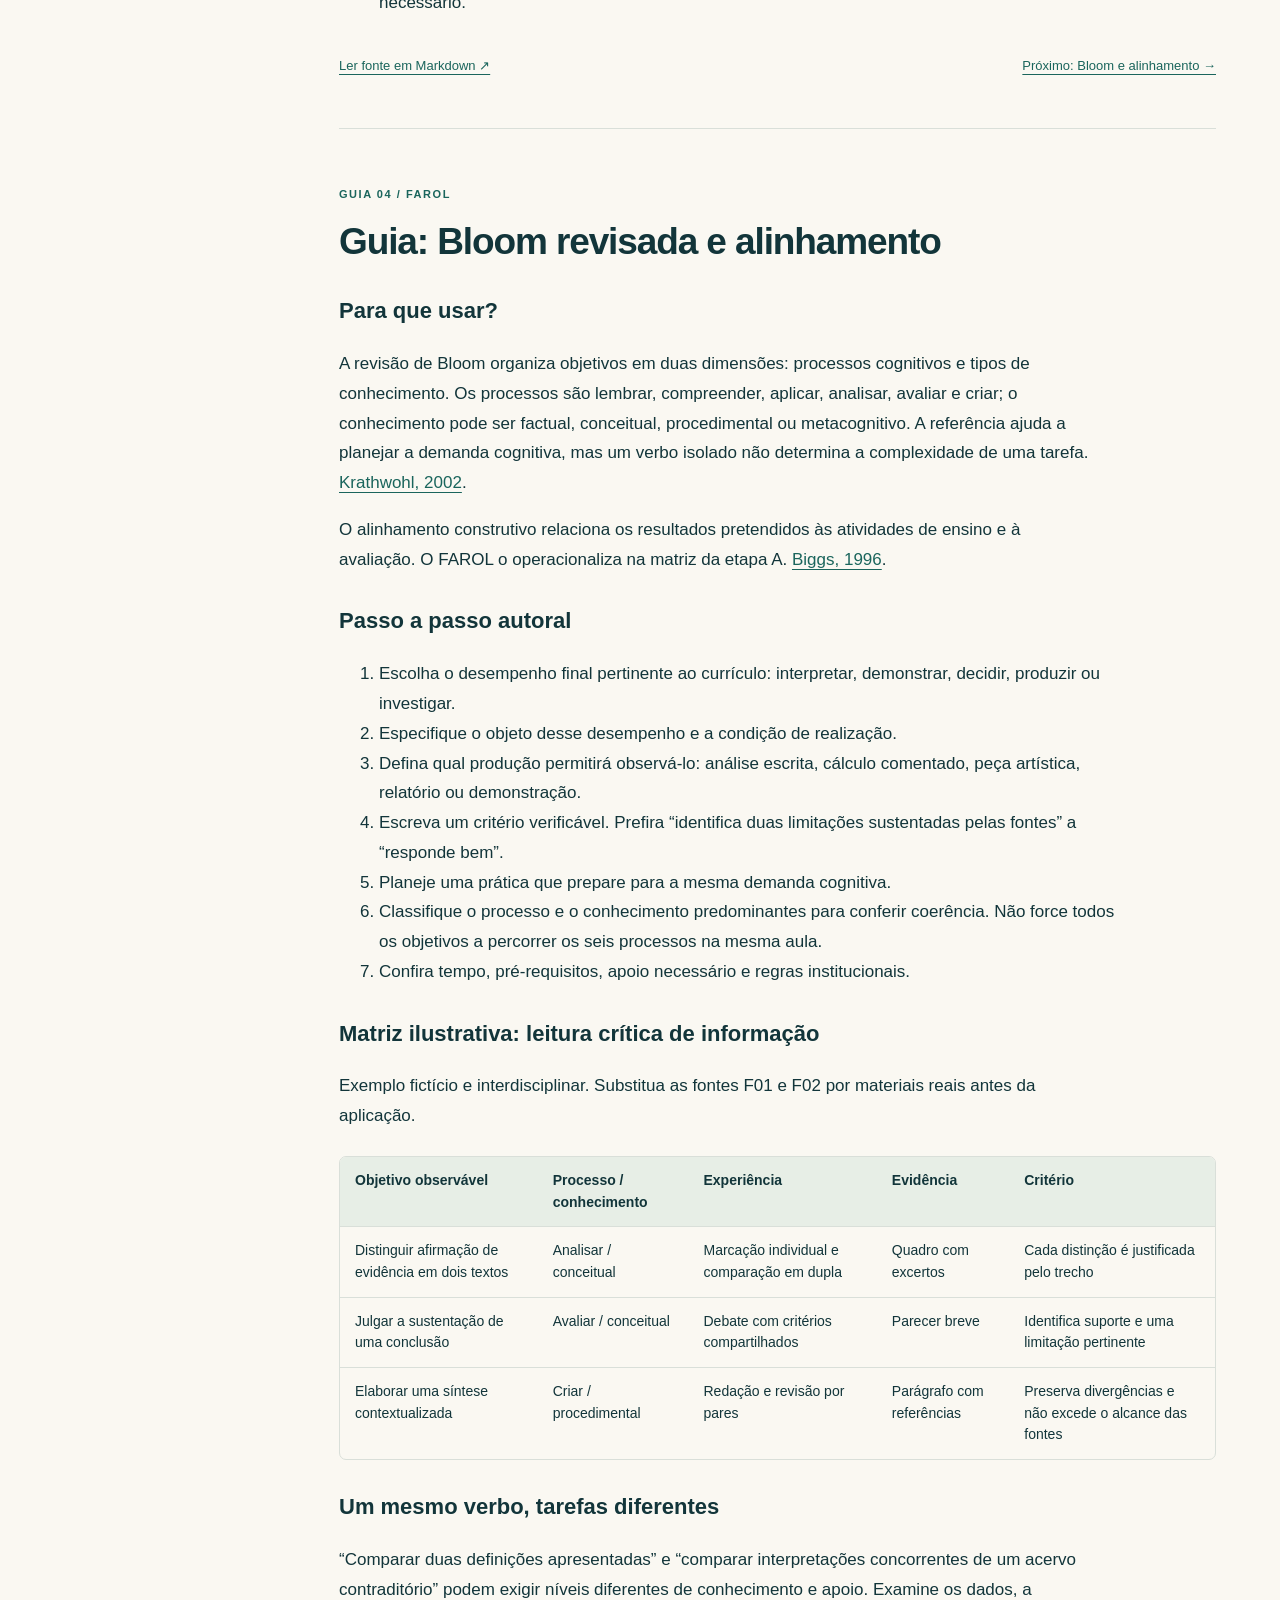
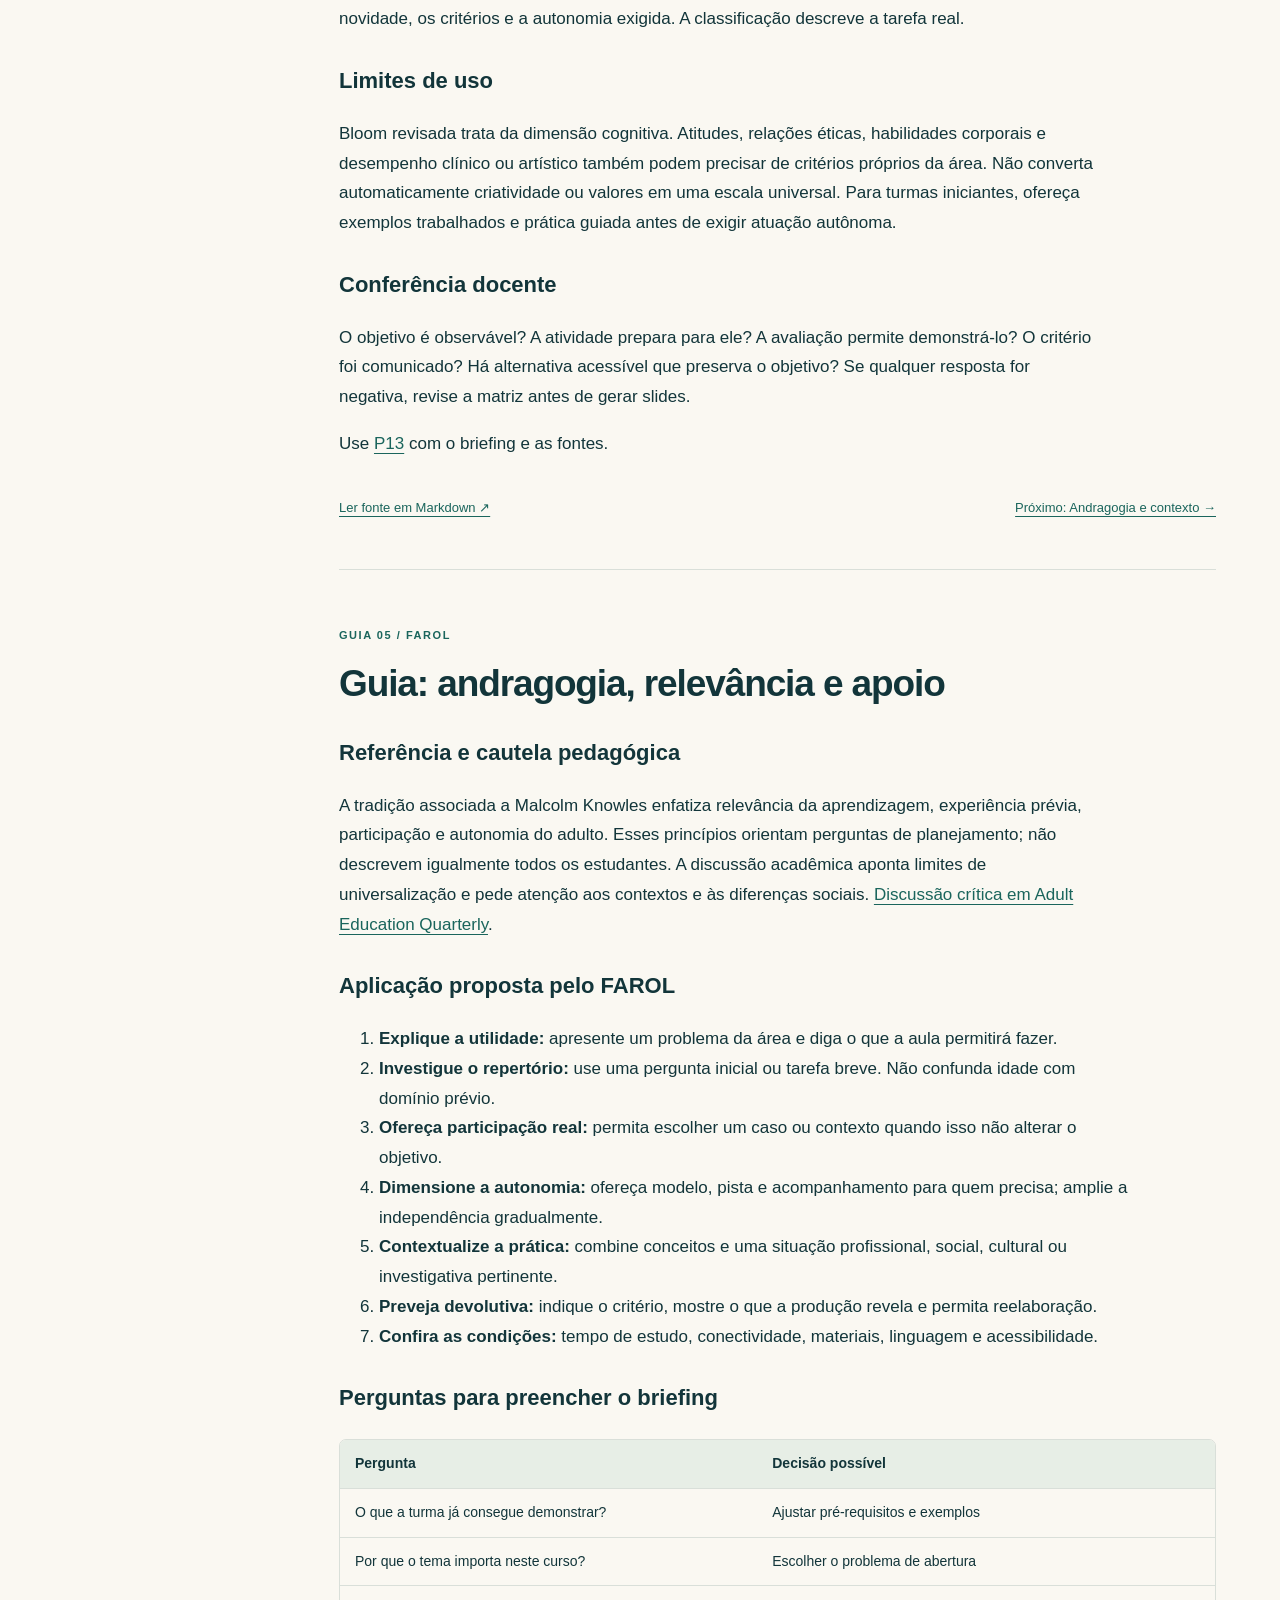
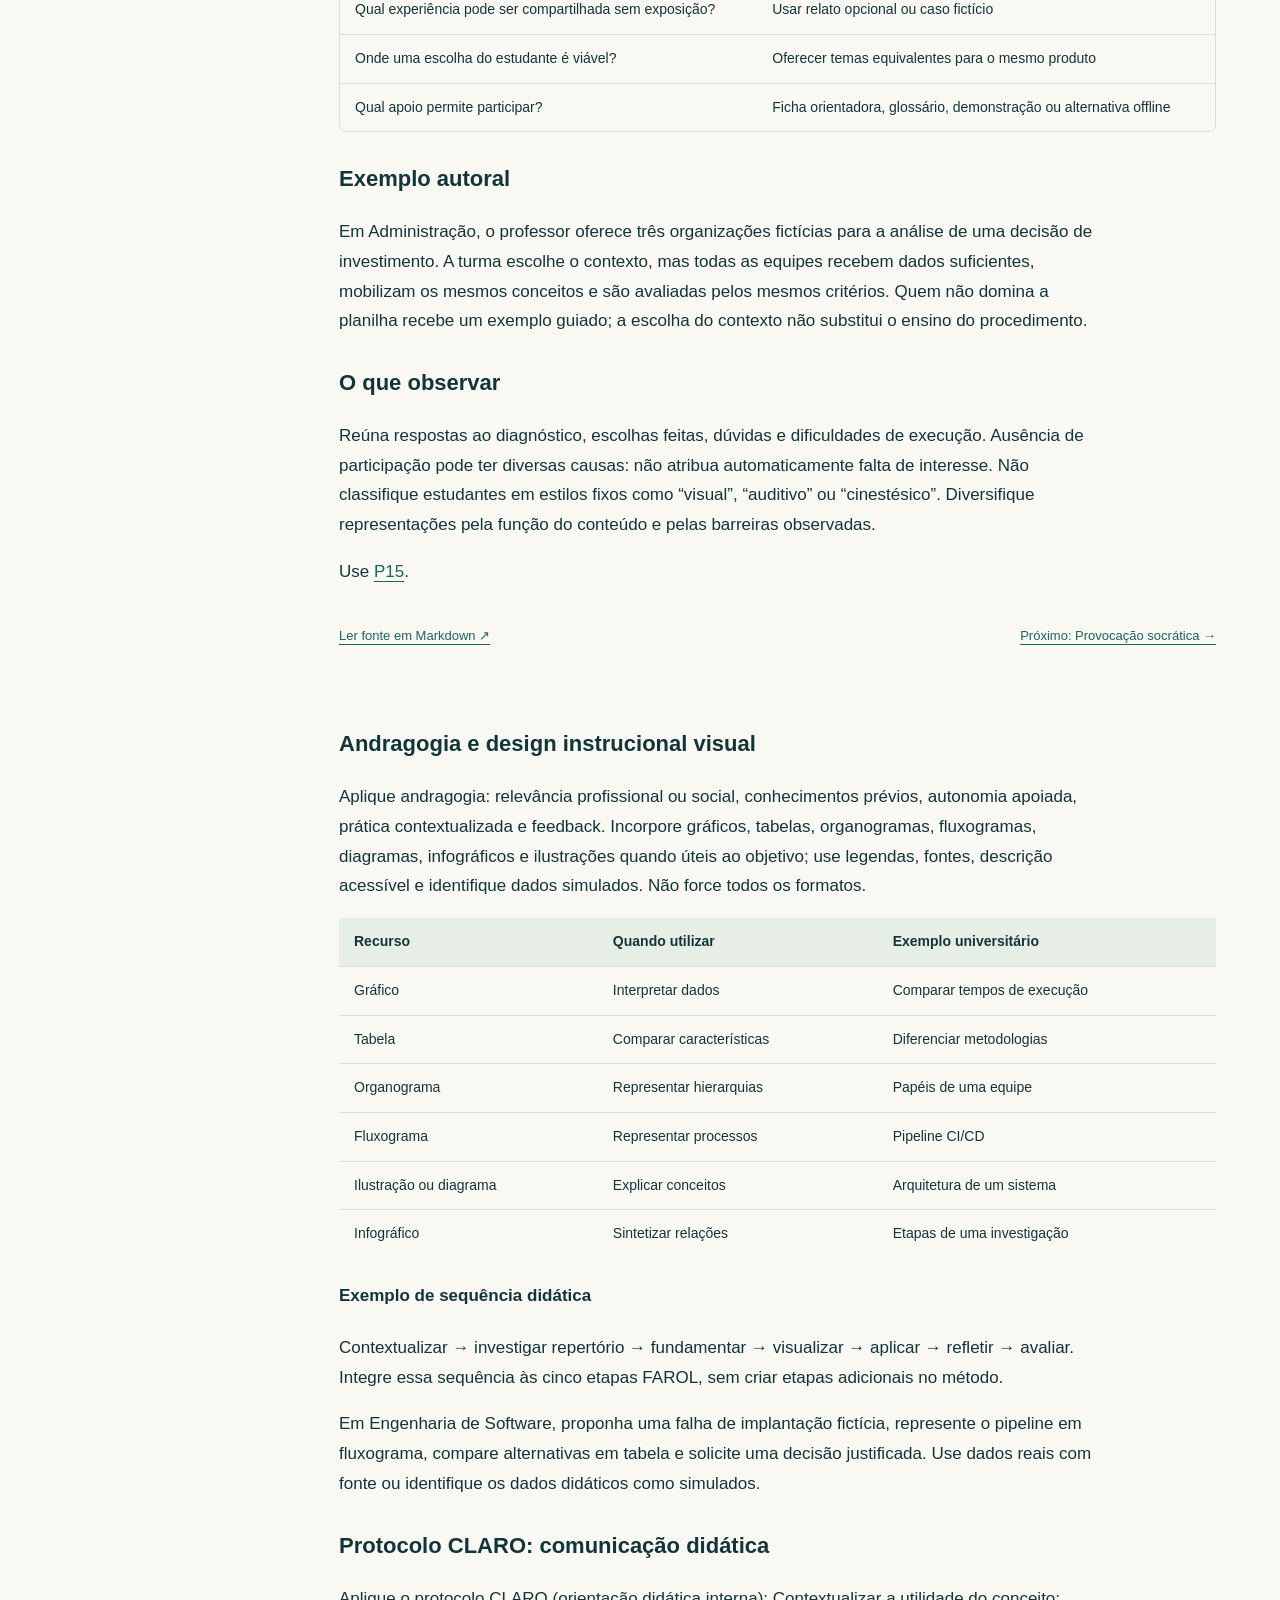
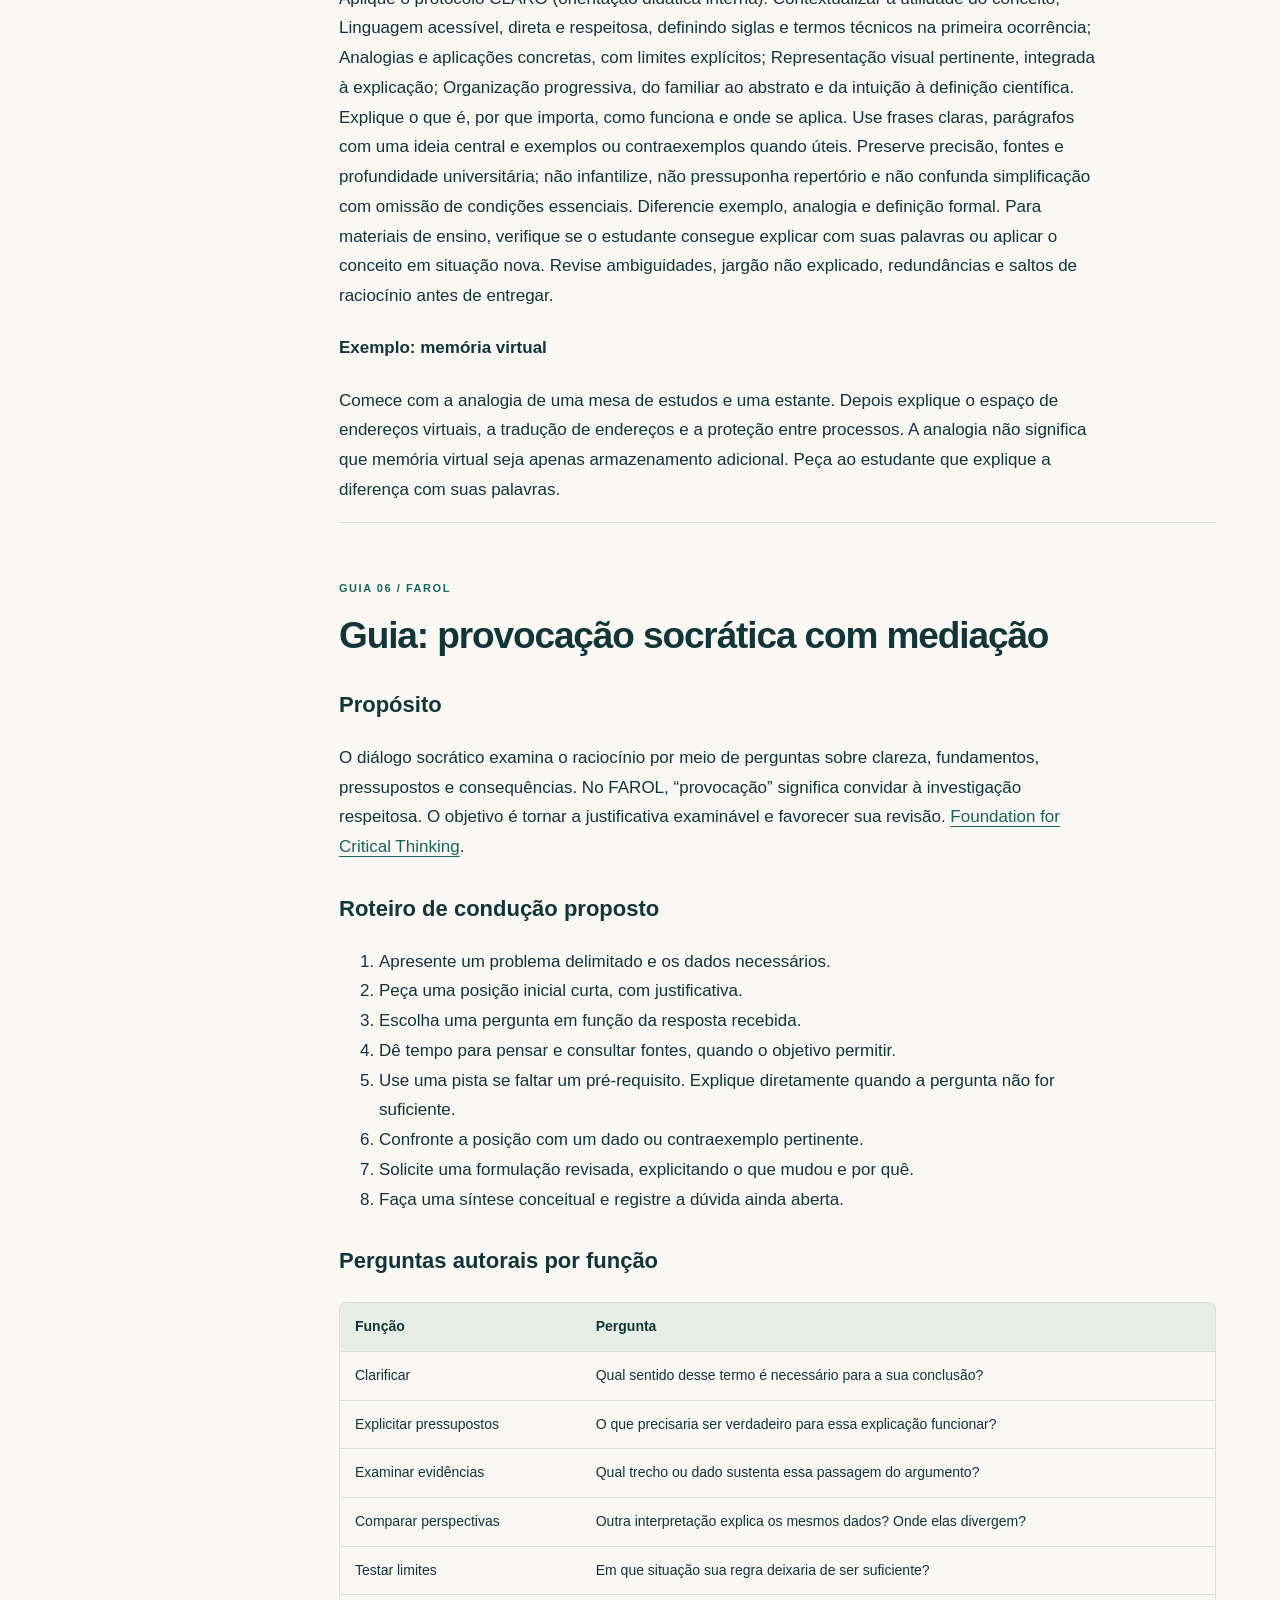
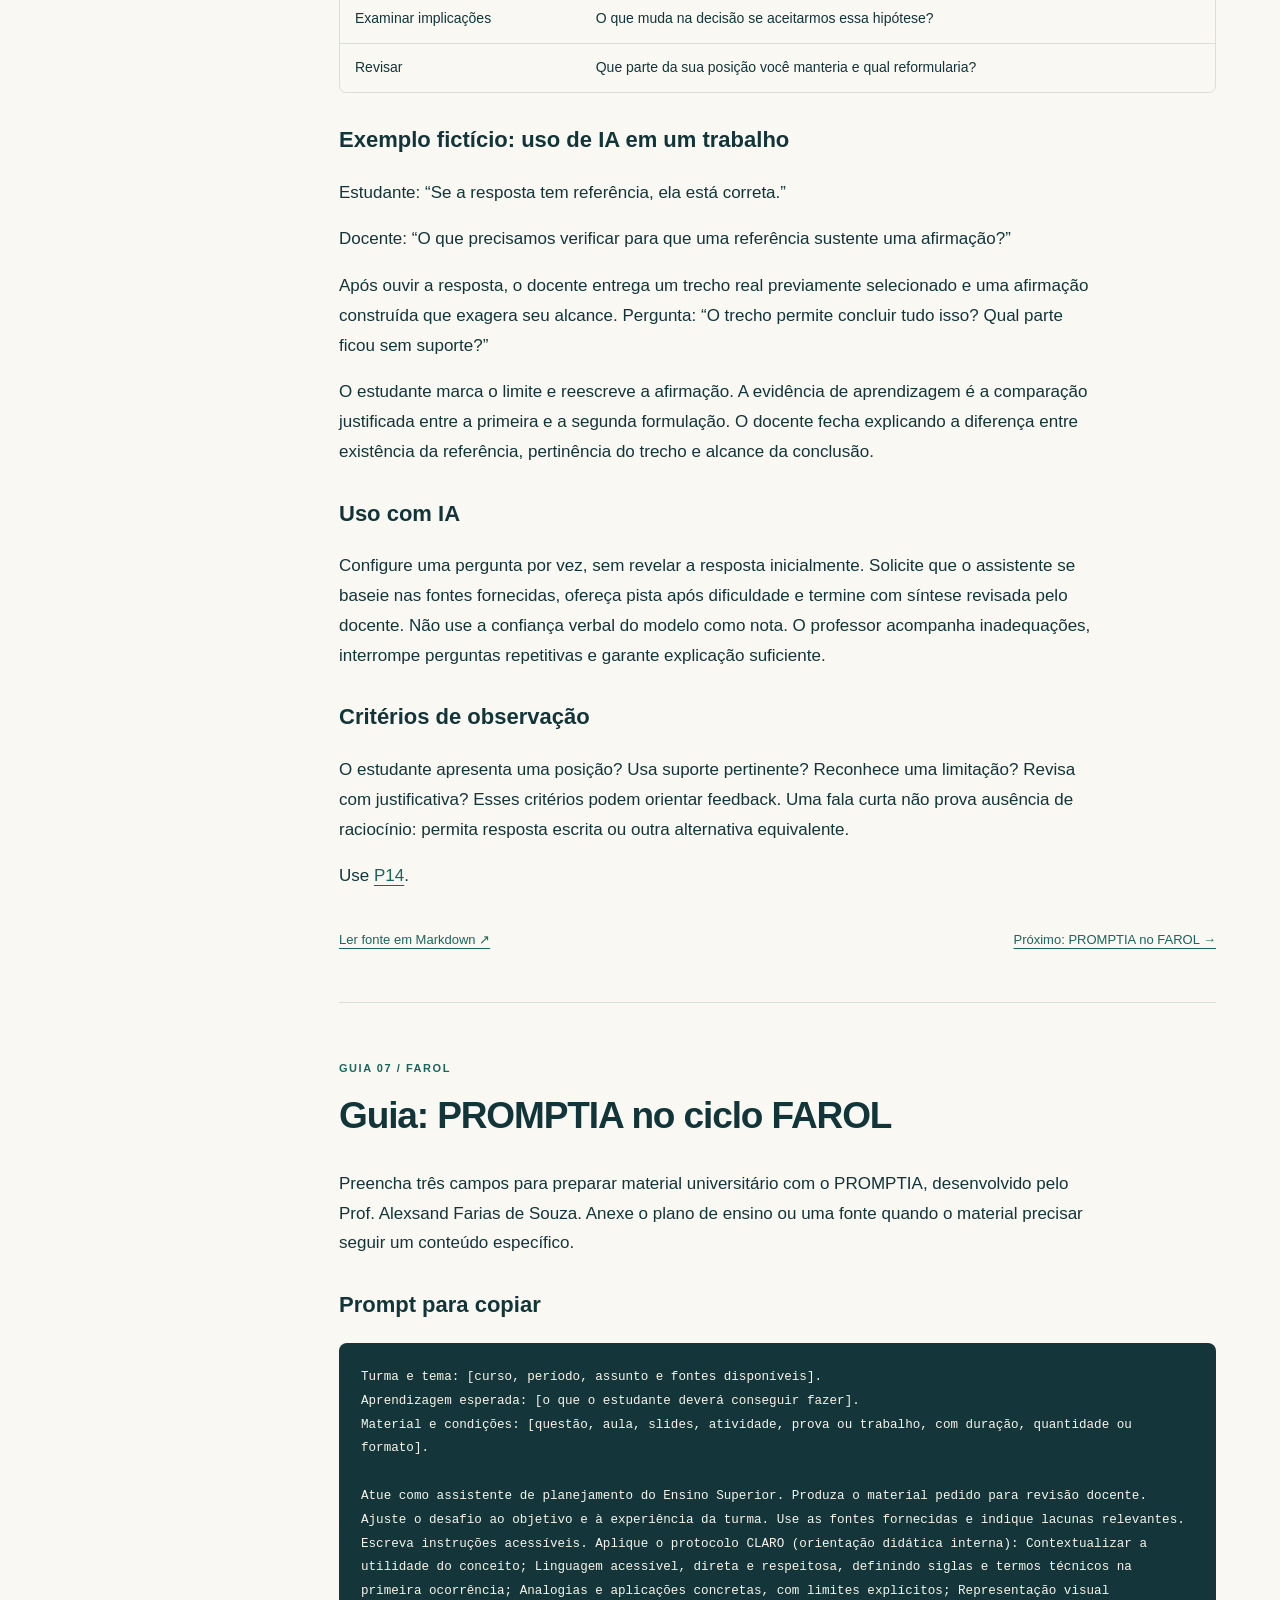
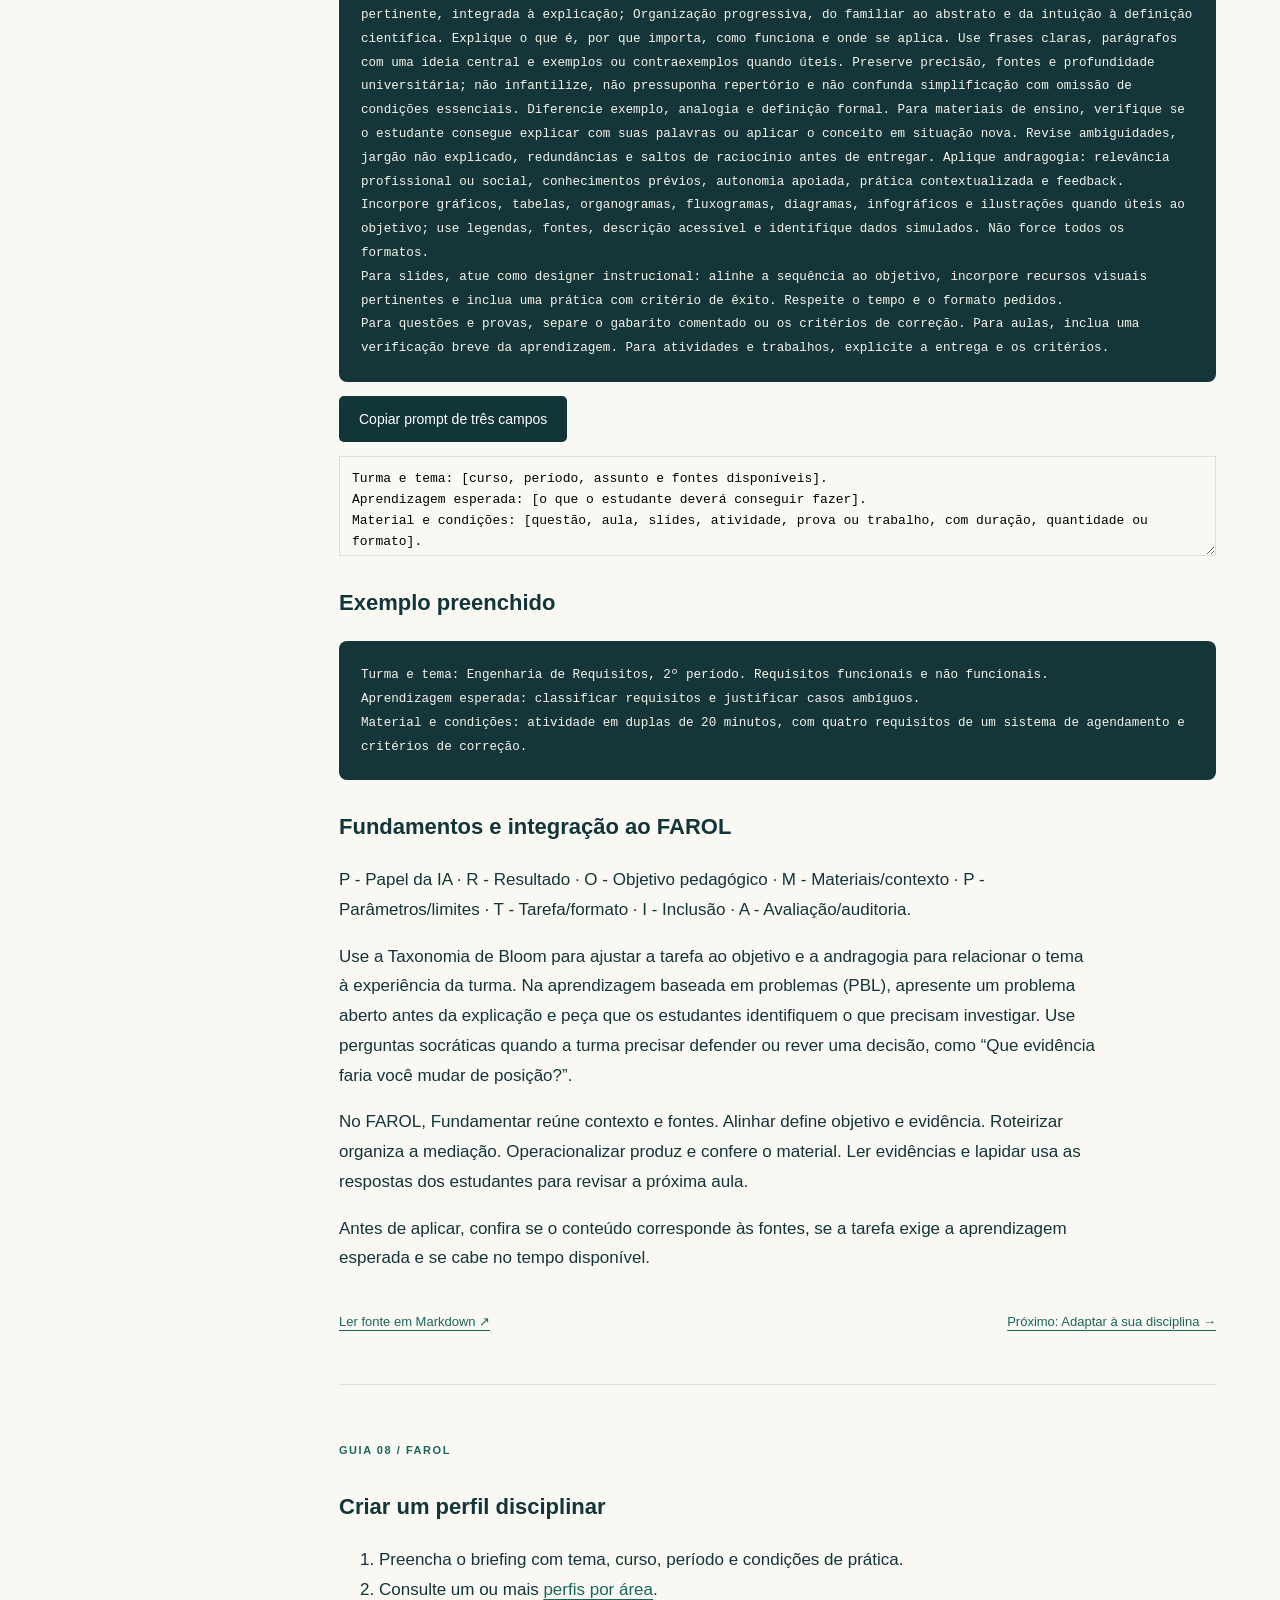
==== commit 92381be5: "feat(portal): synchronize FAROL 0.6.0 and add CLARO regression tests" ====
--- a/docs/site/manual.html
+++ b/docs/site/manual.html
@@ -1,7 +1,7 @@
 <!doctype html>
-<html lang="pt-BR"><head><meta charset="utf-8"><meta name="viewport" content="width=device-width,initial-scale=1"><title>Manual FAROL | Da fonte à aula</title><meta name="description" content="Aprenda a criar aulas com o FAROL: início rápido, Bloom, andragogia, diálogo socrático, PROMPTIA, 17 prompts e FAQ."><link rel="icon" href="favicon.svg"><link rel="stylesheet" href="manual.css?v=0.5.0"><script src="manual.js?v=0.5.0" defer></script></head>
+<html lang="pt-BR"><head><meta charset="utf-8"><meta name="viewport" content="width=device-width,initial-scale=1"><title>Manual FAROL | Da fonte à aula</title><meta name="description" content="Aprenda a criar aulas com o FAROL: início rápido, Bloom, andragogia, diálogo socrático, PROMPTIA, 17 prompts e FAQ."><link rel="icon" href="favicon.svg"><link rel="stylesheet" href="manual.css?v=0.6.0"><script src="manual.js?v=0.5.0" defer></script></head>
 <body id="topo"><a class="skip" href="#manual-conteudo">Pular para os guias</a><header class="manual-header"><a href="index.html" class="wordmark"><img src="favicon.svg" width="36" height="36" alt="">FAROL <small>MANUAL DE APLICAÇÃO</small></a><a href="index.html#planejar">Planejar uma aula ↗</a></header>
-<div class="manual-shell"><aside><p class="eyebrow">SEU PERCURSO</p><nav aria-label="Guias do manual"><a href="#comece"><span>01</span>Comece por uma aula</a><a href="#modelo"><span>02</span>Modelo e fluxo FAROL</a><a href="#fontes"><span>03</span>Trabalhar no NotebookLM</a><a href="#bloom"><span>04</span>Bloom e alinhamento</a><a href="#adultos"><span>05</span>Andragogia e contexto</a><a href="#socratico"><span>06</span>Provocação socrática</a><a href="#promptia"><span>07</span>PROMPTIA no FAROL</a><a href="#areas"><span>08</span>Adaptar à sua disciplina</a><a href="#producao"><span>09</span>Produzir e revisar</a><a href="#prompts"><span>10</span>Biblioteca de 17 prompts</a><a href="#faq"><span>11</span>Perguntas frequentes</a><a href="#referencias"><span>12</span>Referências e autoria</a></nav><p class="aside-note">Comece por uma aula. Avance com suas fontes e revisão docente.</p><a href="https://github.com/alexsandsouza/metodofarol">Abrir repositório ↗</a></aside><main id="manual-conteudo"><div class="manual-hero"><p class="eyebrow">MODELO DE ENGENHARIA DE MATERIAIS DIDÁTICOS</p><h1>Da fonte à aula.<br><em>Com intenção e critério.</em></h1><p>Um percurso para planejar, produzir, aplicar e melhorar materiais no Ensino Superior. Você encontra instruções completas, exemplos, critérios e comandos para adaptar ao seu contexto.</p><p class="author">Concepção: <strong>Alexsand Farias</strong> · Formação e Aprendizagem com Recursos Orientados por IA</p><div class="hero-tags"><span>12 guias de leitura</span><span>17 prompts copiáveis</span><span>Sem programação no uso básico</span></div><p class="development">Proposta em desenvolvimento. Referenciais identificados; eficácia do conjunto ainda a investigar.</p><a class="primary" href="#comece">Preparar minha primeira aula ↓</a></div><section id="comece" class="chapter" aria-label="Comece por uma aula"><p class="chapter-number">GUIA 01 / FAROL</p><h2>Prepare sua primeira aula</h2><p>Informe turma e tema, ajuste o material desejado e copie o comando para o assistente de IA. Anexe as fontes que a aula deve seguir. O assistente entrega o material em uma resposta para revisão antes de usar em sala.</p><p><a href="index.html#planejar">Abrir o planejador de aula</a></p><details><summary>Consultar percurso detalhado (opcional)</summary>
+<div class="manual-shell"><aside><p class="eyebrow">SEU PERCURSO</p><nav aria-label="Guias do manual"><a href="#comece"><span>01</span>Comece por uma aula</a><a href="#modelo"><span>02</span>Modelo e fluxo FAROL</a><a href="#fontes"><span>03</span>Trabalhar no NotebookLM</a><a href="#bloom"><span>04</span>Bloom e alinhamento</a><a href="#adultos"><span>05</span>Andragogia e contexto</a><a href="#protocolo-claro">Protocolo CLARO</a><a href="#socratico"><span>06</span>Provocação socrática</a><a href="#promptia"><span>07</span>PROMPTIA no FAROL</a><a href="#areas"><span>08</span>Adaptar à sua disciplina</a><a href="#producao"><span>09</span>Produzir e revisar</a><a href="#prompts"><span>10</span>Biblioteca de 17 prompts</a><a href="#faq"><span>11</span>Perguntas frequentes</a><a href="#referencias"><span>12</span>Referências e autoria</a></nav><p class="aside-note">Comece por uma aula. Avance com suas fontes e revisão docente.</p><a href="https://github.com/alexsandsouza/metodofarol">Abrir repositório ↗</a></aside><main id="manual-conteudo"><div class="manual-hero"><p class="eyebrow">MODELO DE ENGENHARIA DE MATERIAIS DIDÁTICOS</p><h1>Da fonte à aula.<br><em>Com intenção e critério.</em></h1><p>Um percurso para planejar, produzir, aplicar e melhorar materiais no Ensino Superior. Você encontra instruções completas, exemplos, critérios e comandos para adaptar ao seu contexto.</p><p class="author">Concepção: <strong>Alexsand Farias</strong> · Formação e Aprendizagem com Recursos Orientados por IA</p><div class="hero-tags"><span>12 guias de leitura</span><span>17 prompts copiáveis</span><span>Sem programação no uso básico</span></div><p class="development">Proposta em desenvolvimento. Referenciais identificados; eficácia do conjunto ainda a investigar.</p><a class="primary" href="#comece">Preparar minha primeira aula ↓</a></div><section id="comece" class="chapter" aria-label="Comece por uma aula"><p class="chapter-number">GUIA 01 / FAROL</p><h2>Prepare sua primeira aula</h2><p>Informe turma e tema, ajuste o material desejado e copie o comando para o assistente de IA. Anexe as fontes que a aula deve seguir. O assistente entrega o material em uma resposta para revisão antes de usar em sala.</p><p><a href="index.html#planejar">Abrir o planejador de aula</a></p><details><summary>Consultar percurso detalhado (opcional)</summary>
 <h3>Antes de começar</h3>
 <p>Escolha uma aula delimitada, tenha o plano de ensino quando disponível e selecione poucas fontes pertinentes que você possa utilizar. Você precisará de um editor de texto e, se quiser apoio de IA, de um assistente ou NotebookLM. Não é necessário programar. O tempo de preparação depende do acervo e dos produtos escolhidos.</p>
 <p>Neste percurso, o resultado é um briefing, uma matriz, um roteiro e uma atividade com critérios. Crie slides ou outros recursos quando ajudarem o objetivo.</p>
@@ -624,16 +624,16 @@
 Aplique as REGRAS_CENTRAIS FAROL ao BRIEFING e ao PERFIL_DISCIPLINAR fornecidos. Use apenas fontes acadêmicas selecionadas para sustentar conceitos. Cite o suporte disponível; não invente referências. Identifique exemplos criados, interpretações e lacunas. Use o módulo 03-roteiro e a matriz aprovada abaixo: [COLAR MATRIZ]. Produza o plano com abertura, desenvolvimento, prática e fechamento. Inclua perguntas e feedback esperado. Confira a soma dos tempos informados no briefing.</textarea></div></details><details class="prompt"><summary>P05 - Preparar slides</summary><div class="prompt-body"><h3>P05 - Preparar slides</h3>
 <p>Substitua os campos entre colchetes antes de executar.</p>
 <h3>Comando para copiar</h3>
-<p>Atue como designer instrucional do Ensino Superior. Use o briefing FAROL ou os três campos do PROMPTIA (turma e tema, aprendizagem esperada, material e condições). Aproveite o roteiro e as fontes fornecidas. Dimensione os slides pelo tempo disponível. Parta de uma situação da área, explique o conceito com um exemplo e proponha uma tarefa que permita observar o objetivo. Para cada slide, defina uma mensagem central, um visual que ajude a compreendê-la e uma nota de mediação. Use diagramas para processos e tabelas para comparações. Identifique exemplos fictícios, indique as fontes usadas e descreva visuais essenciais. Respeite o modelo e a tipografia solicitados. Quando o professor pedir PowerPoint e houver ferramenta de apresentação, gere o PPTX editável e revise contraste, legibilidade e cortes na apresentação renderizada. Quando a saída for um storyboard, entregue a sequência com as notas docentes.</p>
-<button class="copy" type="button" data-copy="command-P05">Copiar P05</button><textarea id="command-P05" class="copy-source" readonly aria-label="Comando P05">Atue como designer instrucional do Ensino Superior. Use o briefing FAROL ou os três campos do PROMPTIA (turma e tema, aprendizagem esperada, material e condições). Aproveite o roteiro e as fontes fornecidas. Dimensione os slides pelo tempo disponível. Parta de uma situação da área, explique o conceito com um exemplo e proponha uma tarefa que permita observar o objetivo. Para cada slide, defina uma mensagem central, um visual que ajude a compreendê-la e uma nota de mediação. Use diagramas para processos e tabelas para comparações. Identifique exemplos fictícios, indique as fontes usadas e descreva visuais essenciais. Respeite o modelo e a tipografia solicitados. Quando o professor pedir PowerPoint e houver ferramenta de apresentação, gere o PPTX editável e revise contraste, legibilidade e cortes na apresentação renderizada. Quando a saída for um storyboard, entregue a sequência com as notas docentes.</textarea></div></details><details class="prompt"><summary>P06 - Preparar material de estudo</summary><div class="prompt-body"><h3>P06 - Preparar material de estudo</h3>
-<p>Substitua os campos entre colchetes antes de executar.</p>
-<h3>Comando para copiar</h3>
-<p>Aplique as REGRAS_CENTRAIS FAROL ao BRIEFING e ao PERFIL_DISCIPLINAR fornecidos. Use apenas fontes acadêmicas selecionadas para sustentar conceitos. Cite o suporte disponível; não invente referências. Identifique exemplos criados, interpretações e lacunas. Use o módulo 04-multimodal. Gere um texto universitário para o aluno a partir do roteiro aprovado [COLAR]. Inclua conceitos, exemplo comentado, limites da analogia quando usada, contraponto pertinente, síntese e perguntas de recuperação. Apresente bibliografia somente com dados efetivamente disponíveis.</p>
+<p>Atue como designer instrucional do Ensino Superior. Use o briefing FAROL ou os três campos do PROMPTIA (turma e tema, aprendizagem esperada, material e condições). Aproveite o roteiro e as fontes fornecidas. Dimensione os slides pelo tempo disponível. Parta de uma situação da área, explique o conceito com um exemplo e proponha uma tarefa que permita observar o objetivo. Para cada slide, defina uma mensagem central, um visual que ajude a compreendê-la e uma nota de mediação. Aplique andragogia e CLARO: contextualize a utilidade, explique termos e siglas, avance do concreto à definição científica, use exemplos e analogias com limites e incorpore gráficos, tabelas, organogramas, diagramas e ilustrações pertinentes, com fontes e acessibilidade. Verifique a compreensão e preserve o rigor. Identifique exemplos fictícios, indique as fontes usadas e descreva visuais essenciais. Respeite o modelo e a tipografia solicitados. Quando o professor pedir PowerPoint e houver ferramenta de apresentação, gere o PPTX editável e revise contraste, legibilidade e cortes na apresentação renderizada. Quando a saída for um storyboard, entregue a sequência com as notas docentes.</p>
+<button class="copy" type="button" data-copy="command-P05">Copiar P05</button><textarea id="command-P05" class="copy-source" readonly aria-label="Comando P05">Atue como designer instrucional do Ensino Superior. Use o briefing FAROL ou os três campos do PROMPTIA (turma e tema, aprendizagem esperada, material e condições). Aproveite o roteiro e as fontes fornecidas. Dimensione os slides pelo tempo disponível. Parta de uma situação da área, explique o conceito com um exemplo e proponha uma tarefa que permita observar o objetivo. Para cada slide, defina uma mensagem central, um visual que ajude a compreendê-la e uma nota de mediação. Aplique andragogia e CLARO: contextualize a utilidade, explique termos e siglas, avance do concreto à definição científica, use exemplos e analogias com limites e incorpore gráficos, tabelas, organogramas, diagramas e ilustrações pertinentes, com fontes e acessibilidade. Verifique a compreensão e preserve o rigor. Identifique exemplos fictícios, indique as fontes usadas e descreva visuais essenciais. Respeite o modelo e a tipografia solicitados. Quando o professor pedir PowerPoint e houver ferramenta de apresentação, gere o PPTX editável e revise contraste, legibilidade e cortes na apresentação renderizada. Quando a saída for um storyboard, entregue a sequência com as notas docentes.</textarea></div></details><details class="prompt"><summary>P06 - Preparar material de estudo</summary><div class="prompt-body"><h3>P06 - Preparar material de estudo</h3>
+<p>Substitua os campos entre colchetes antes de executar.</p>
+<h3>Comando para copiar</h3>
+<p>Aplique as REGRAS_CENTRAIS FAROL ao BRIEFING e ao PERFIL_DISCIPLINAR fornecidos. Use apenas fontes acadêmicas selecionadas para sustentar conceitos. Cite o suporte disponível; não invente referências. Identifique exemplos criados, interpretações e lacunas. Use o módulo 04-multimodal. Gere um texto universitário para o aluno a partir do roteiro aprovado [COLAR]. Inclua conceitos, exemplo comentado, limites da analogia quando usada, contraponto pertinente, síntese e perguntas de recuperação. Apresente bibliografia somente com dados efetivamente disponíveis. Aplique andragogia e CLARO: contextualize a utilidade, explique termos e siglas, avance do concreto à definição científica, use exemplos e analogias com limites e incorpore gráficos, tabelas, organogramas, diagramas e ilustrações pertinentes, com fontes e acessibilidade. Verifique a compreensão e preserve o rigor.</p>
 <button class="copy" type="button" data-copy="command-P06">Copiar P06</button><textarea id="command-P06" class="copy-source" readonly aria-label="Comando P06">Substitua os campos entre colchetes antes de executar.
 
 ## Comando para copiar
 
-Aplique as REGRAS_CENTRAIS FAROL ao BRIEFING e ao PERFIL_DISCIPLINAR fornecidos. Use apenas fontes acadêmicas selecionadas para sustentar conceitos. Cite o suporte disponível; não invente referências. Identifique exemplos criados, interpretações e lacunas. Use o módulo 04-multimodal. Gere um texto universitário para o aluno a partir do roteiro aprovado [COLAR]. Inclua conceitos, exemplo comentado, limites da analogia quando usada, contraponto pertinente, síntese e perguntas de recuperação. Apresente bibliografia somente com dados efetivamente disponíveis.</textarea></div></details><details class="prompt"><summary>P07 - Criar atividade</summary><div class="prompt-body"><h3>P07 - Criar atividade</h3>
+Aplique as REGRAS_CENTRAIS FAROL ao BRIEFING e ao PERFIL_DISCIPLINAR fornecidos. Use apenas fontes acadêmicas selecionadas para sustentar conceitos. Cite o suporte disponível; não invente referências. Identifique exemplos criados, interpretações e lacunas. Use o módulo 04-multimodal. Gere um texto universitário para o aluno a partir do roteiro aprovado [COLAR]. Inclua conceitos, exemplo comentado, limites da analogia quando usada, contraponto pertinente, síntese e perguntas de recuperação. Apresente bibliografia somente com dados efetivamente disponíveis. Aplique andragogia e CLARO: contextualize a utilidade, explique termos e siglas, avance do concreto à definição científica, use exemplos e analogias com limites e incorpore gráficos, tabelas, organogramas, diagramas e ilustrações pertinentes, com fontes e acessibilidade. Verifique a compreensão e preserve o rigor.</textarea></div></details><details class="prompt"><summary>P07 - Criar atividade</summary><div class="prompt-body"><h3>P07 - Criar atividade</h3>
 <p>Substitua os campos entre colchetes antes de executar.</p>
 <h3>Comando para copiar</h3>
 <p>Aplique as REGRAS_CENTRAIS FAROL ao BRIEFING e ao PERFIL_DISCIPLINAR fornecidos. Use apenas fontes acadêmicas selecionadas para sustentar conceitos. Cite o suporte disponível; não invente referências. Identifique exemplos criados, interpretações e lacunas. Use o módulo 05-atividade e o objetivo [INFORMAR]. Respeite tempo e recursos do briefing. Entregue enunciado autossuficiente, dados ou textos necessários, etapas, produto e critérios. Separe orientações e soluções do professor. Se criar dados ou casos, marque-os como fictícios.</p>
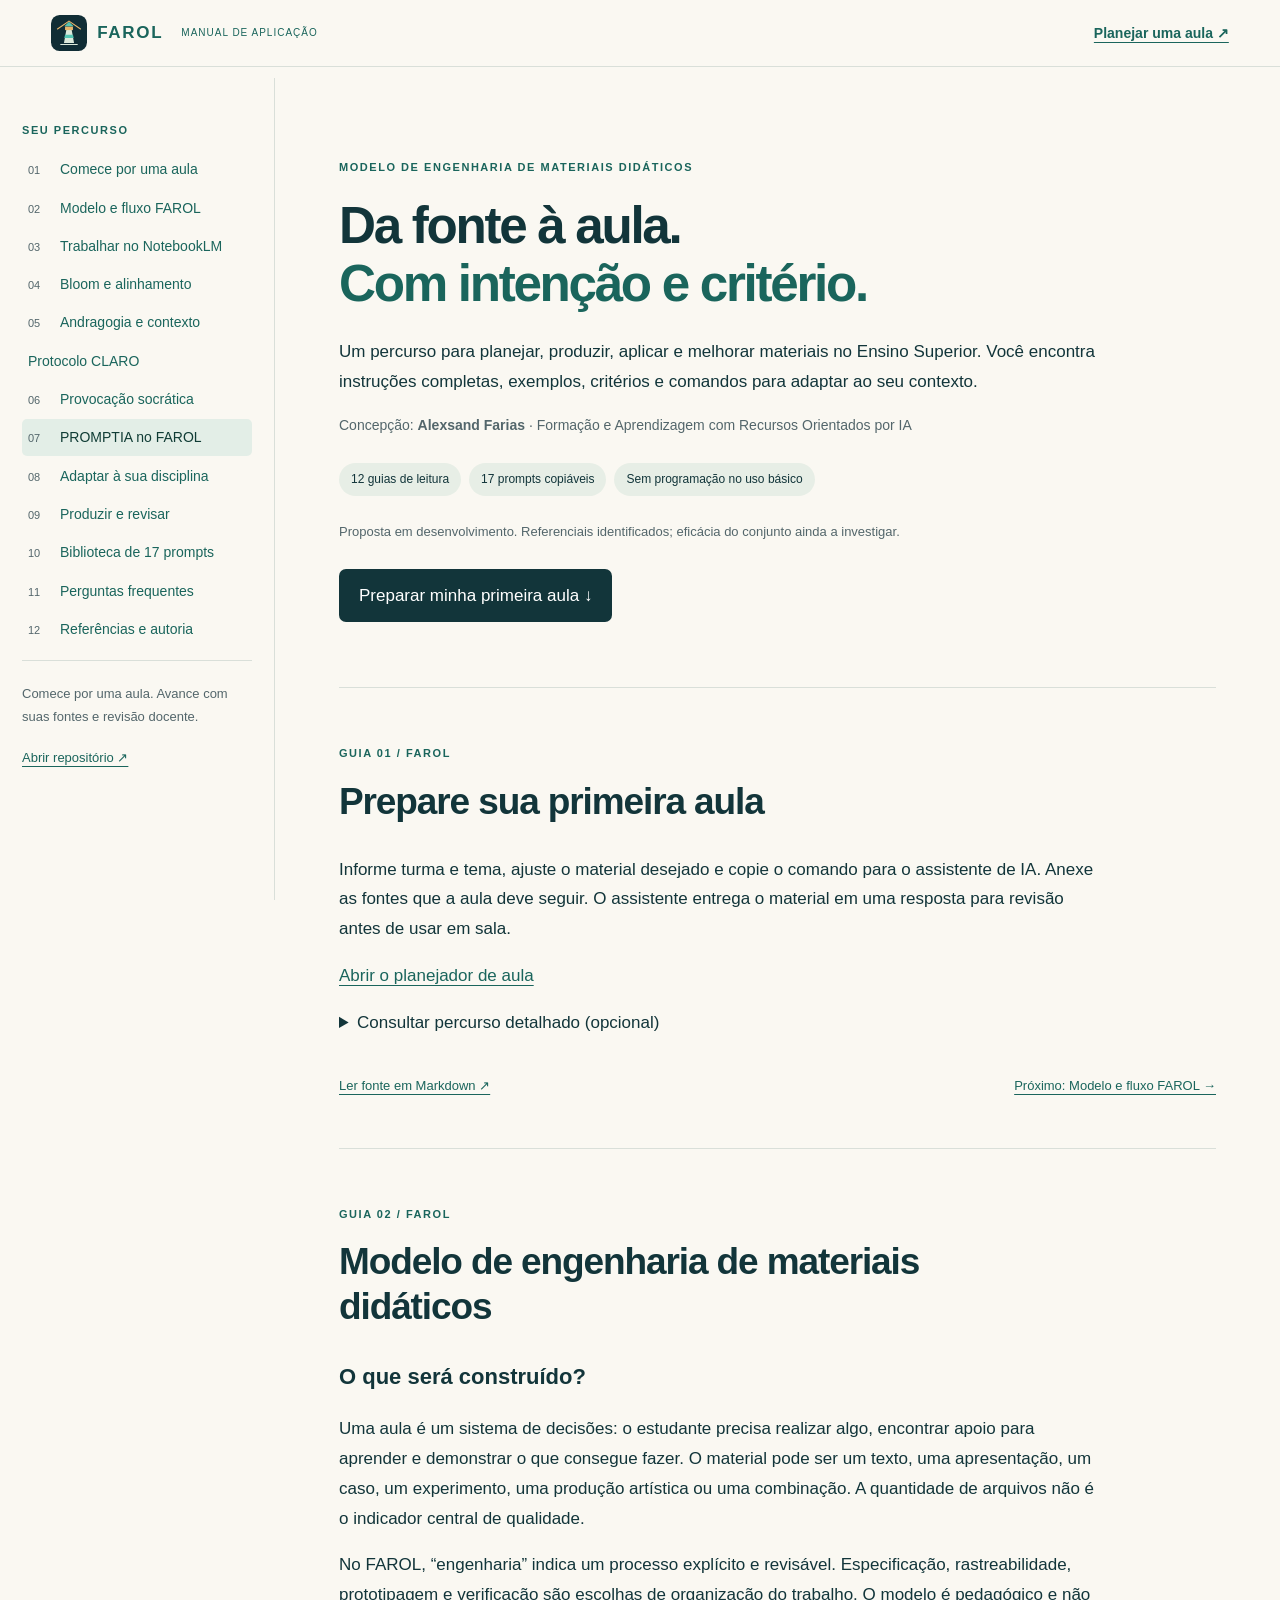
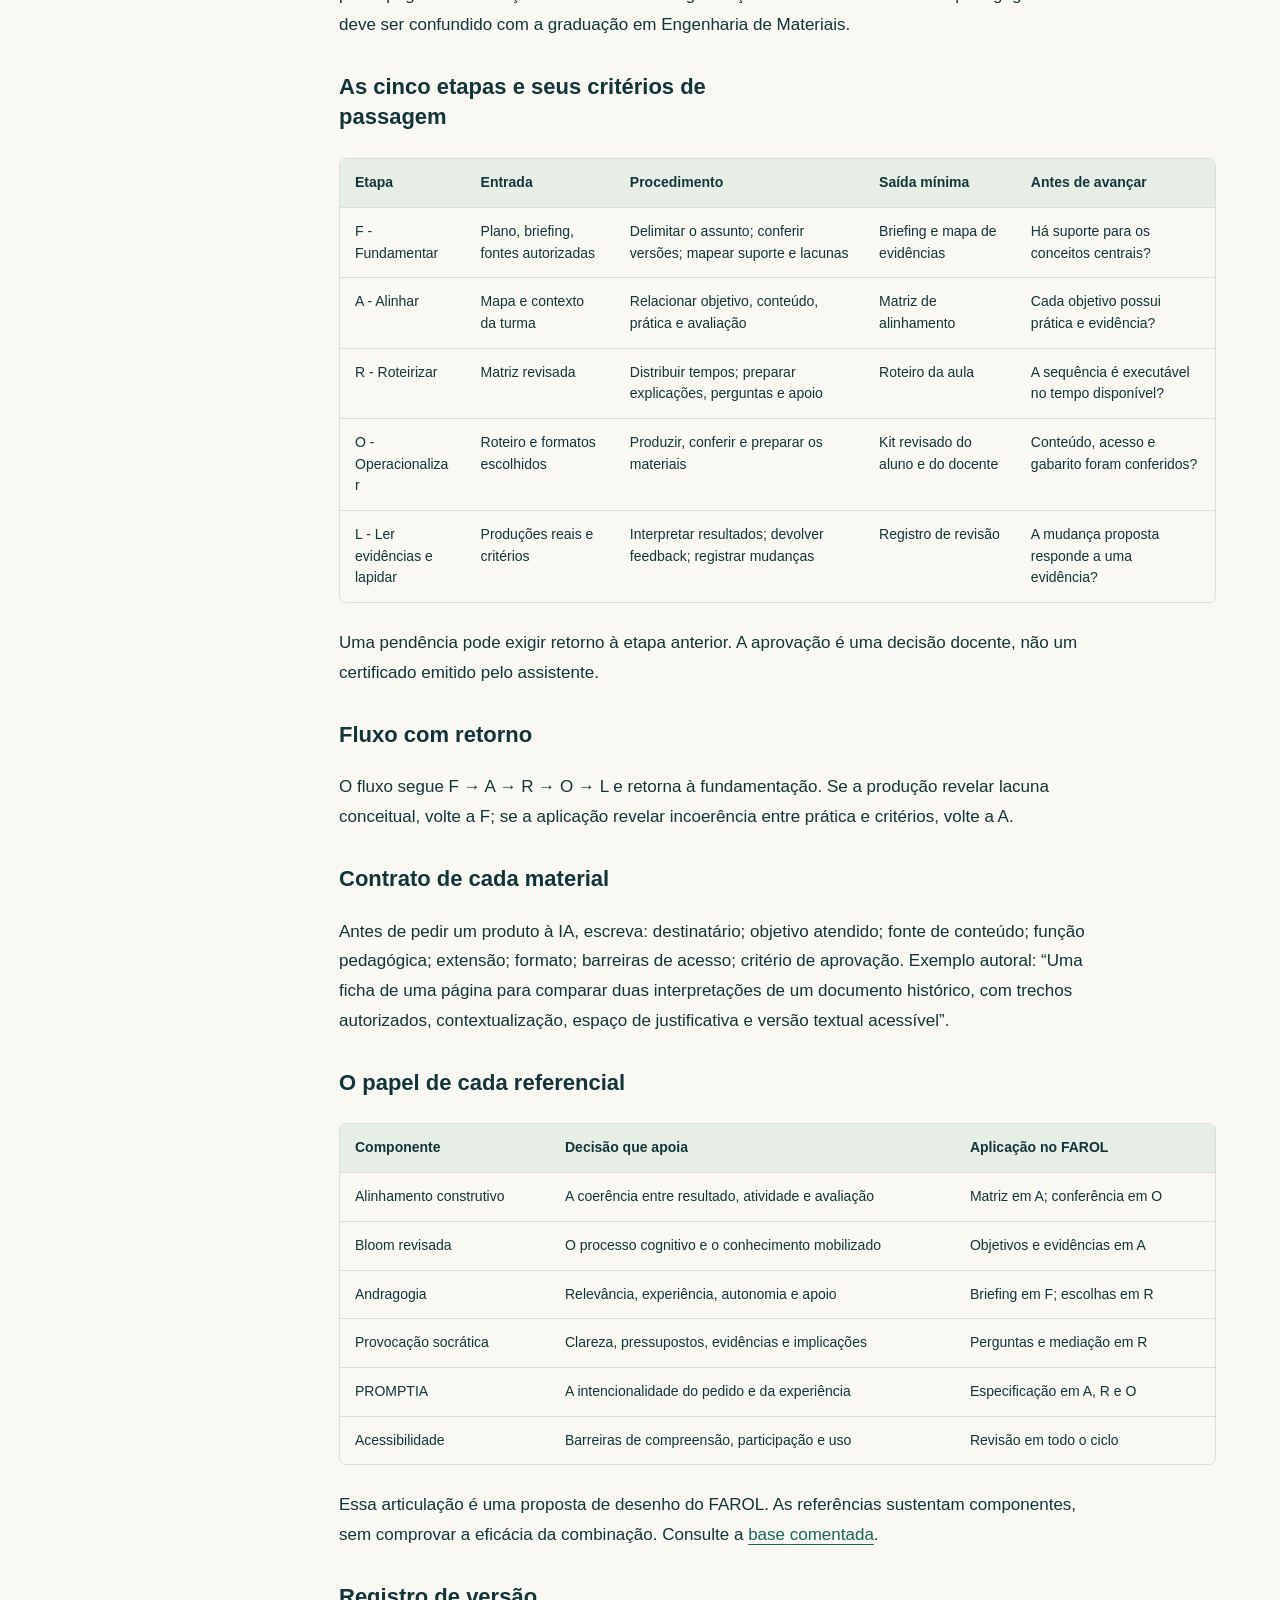
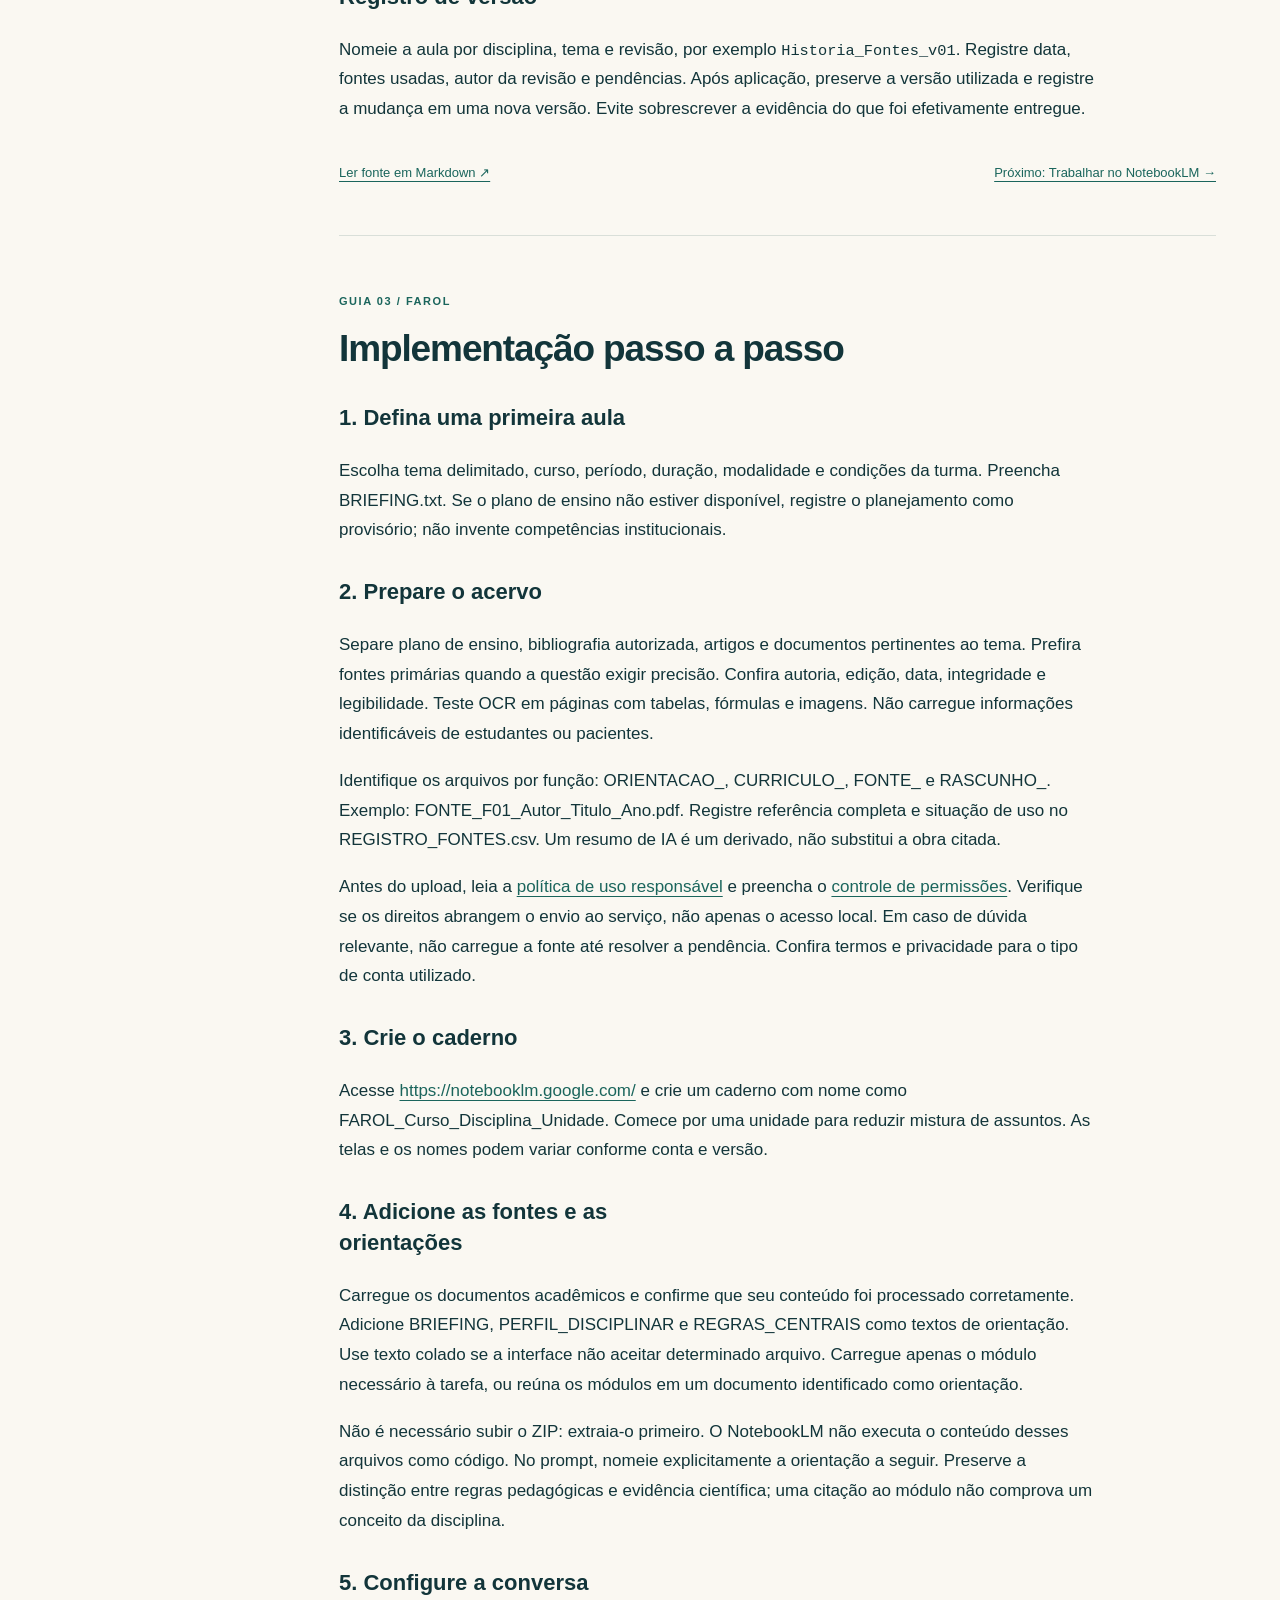
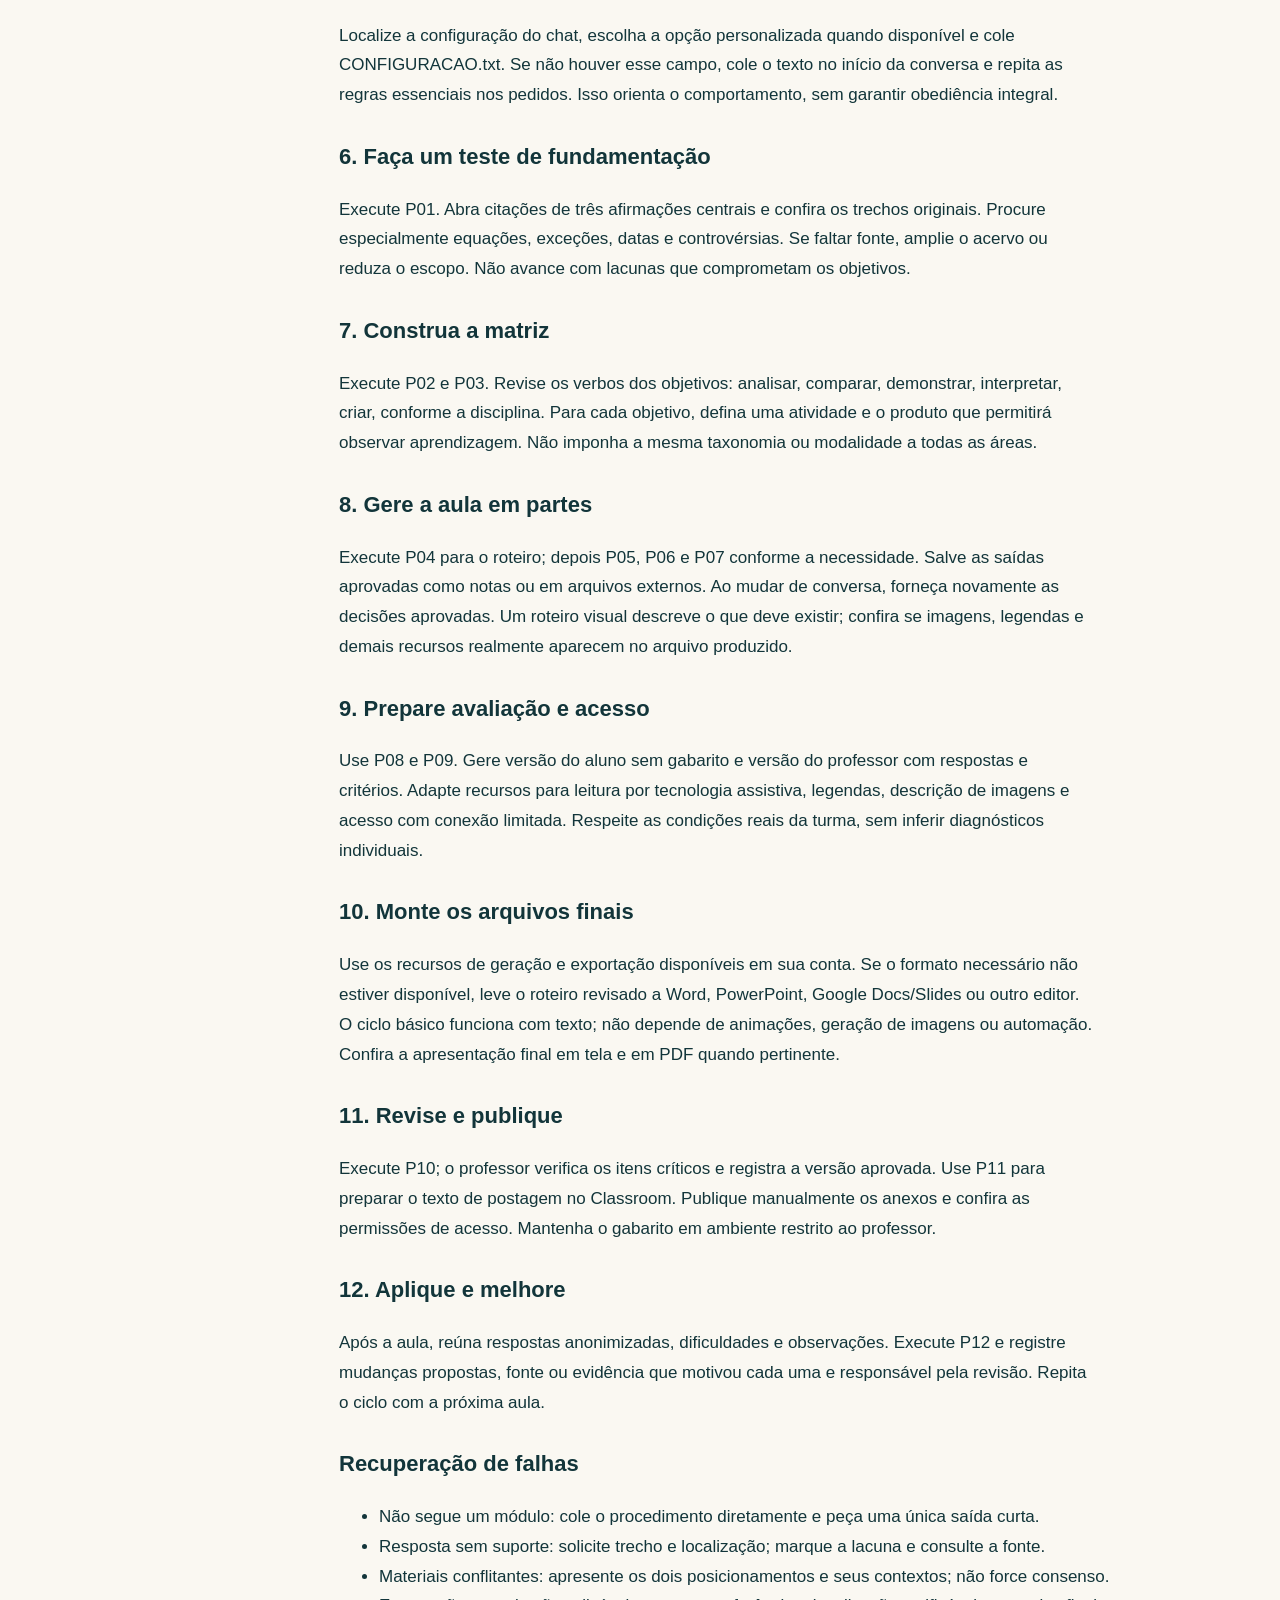
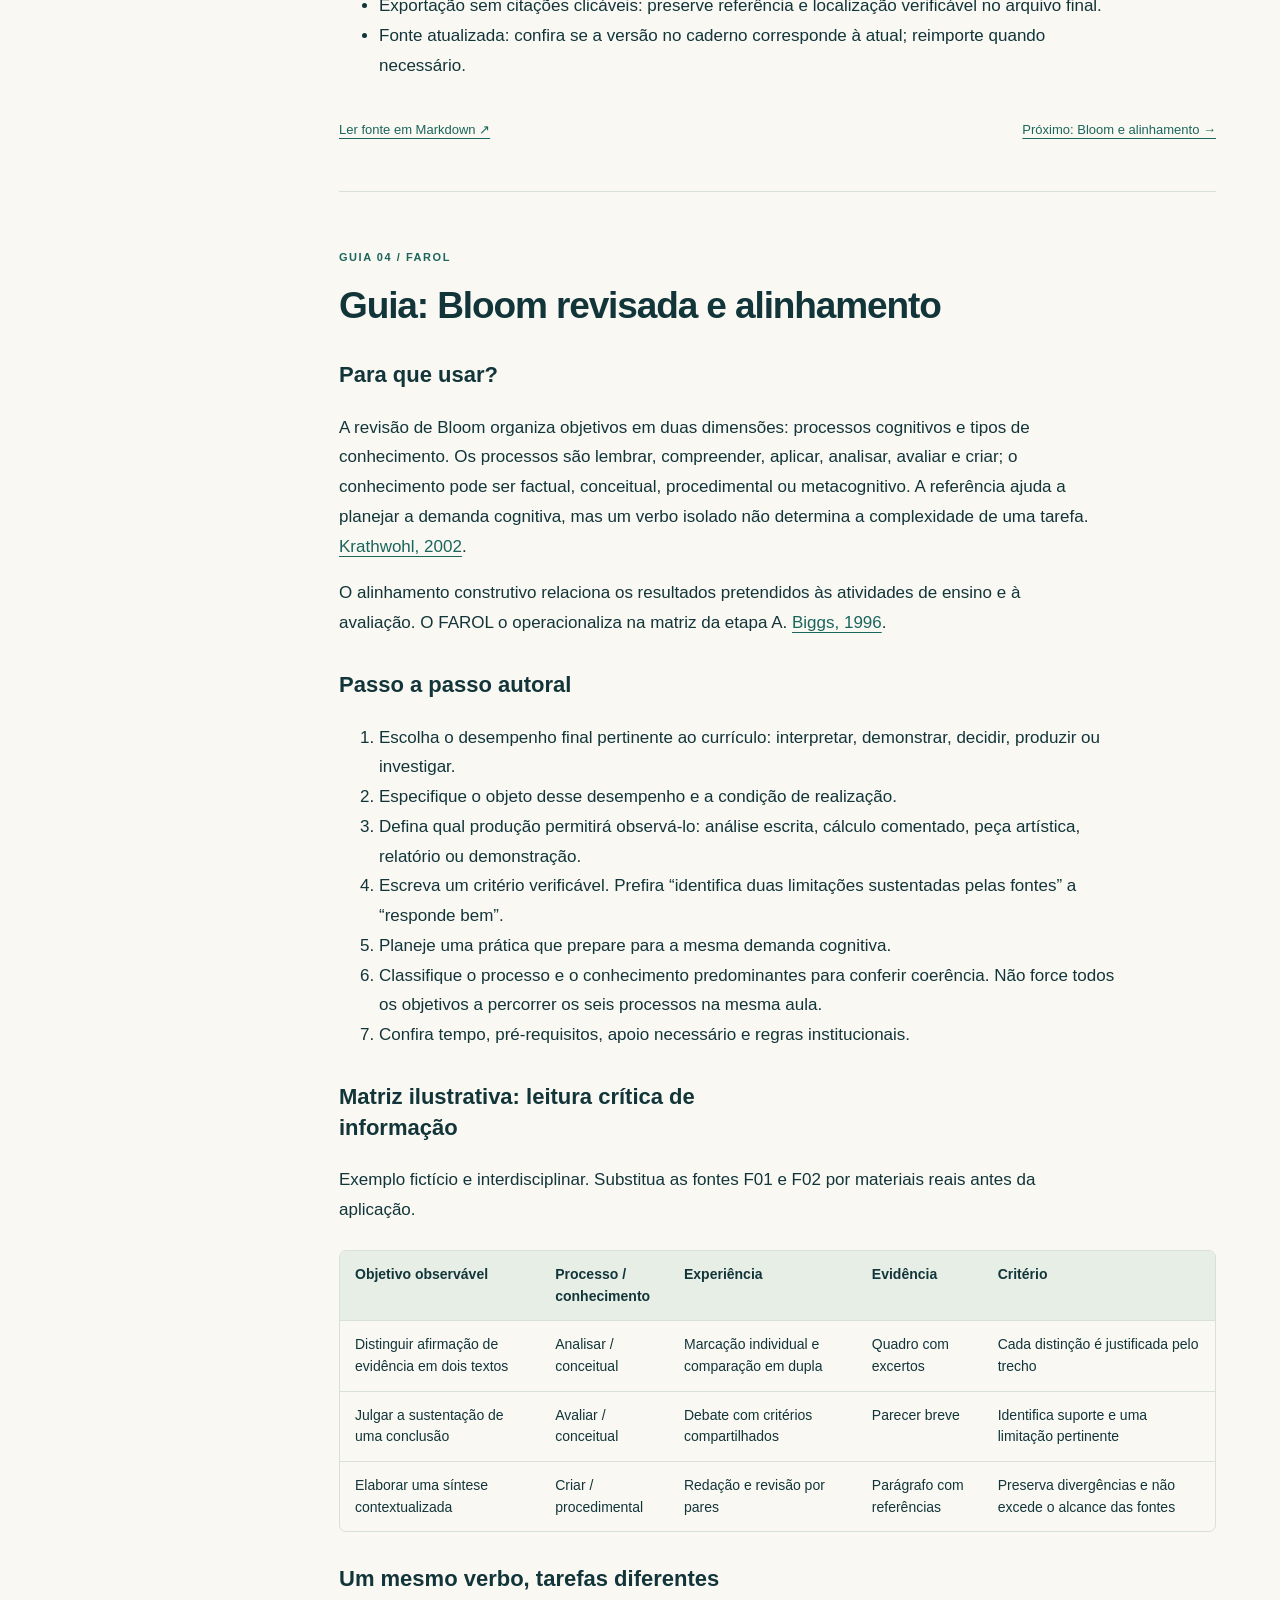
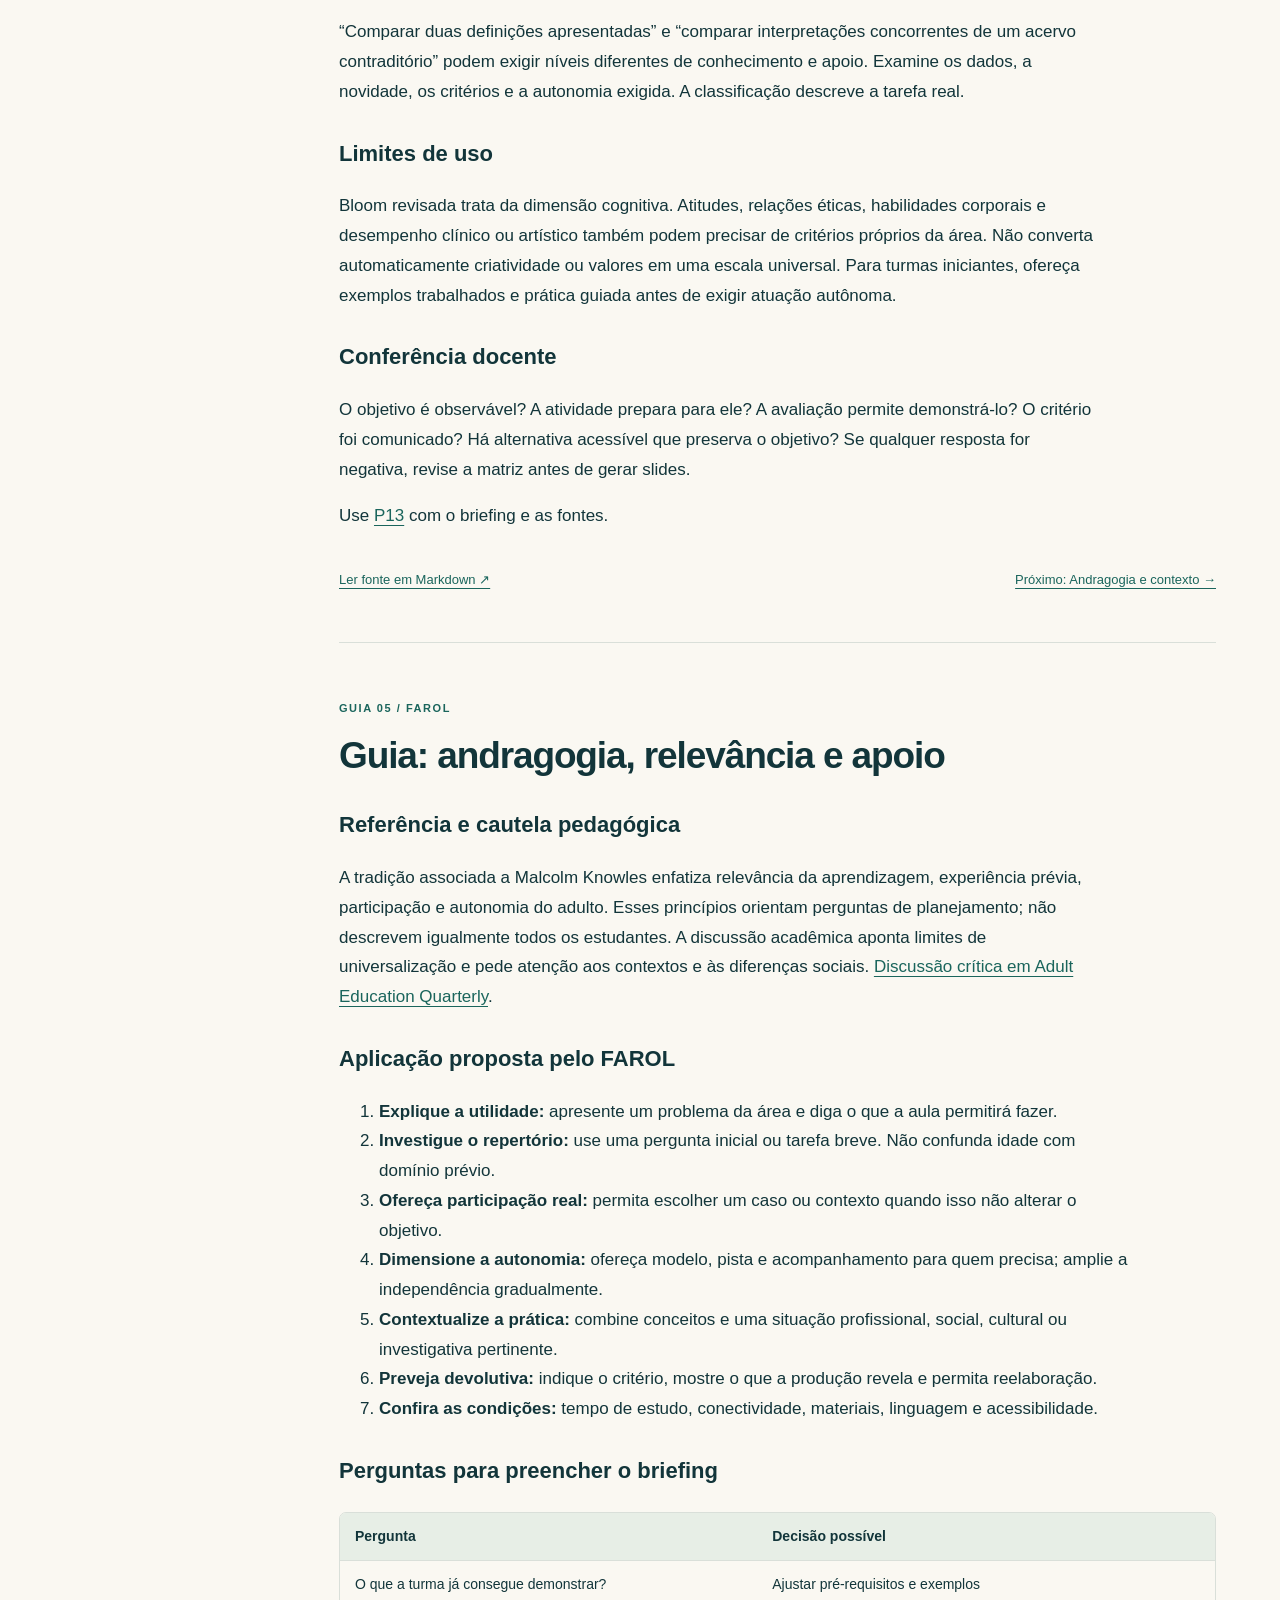
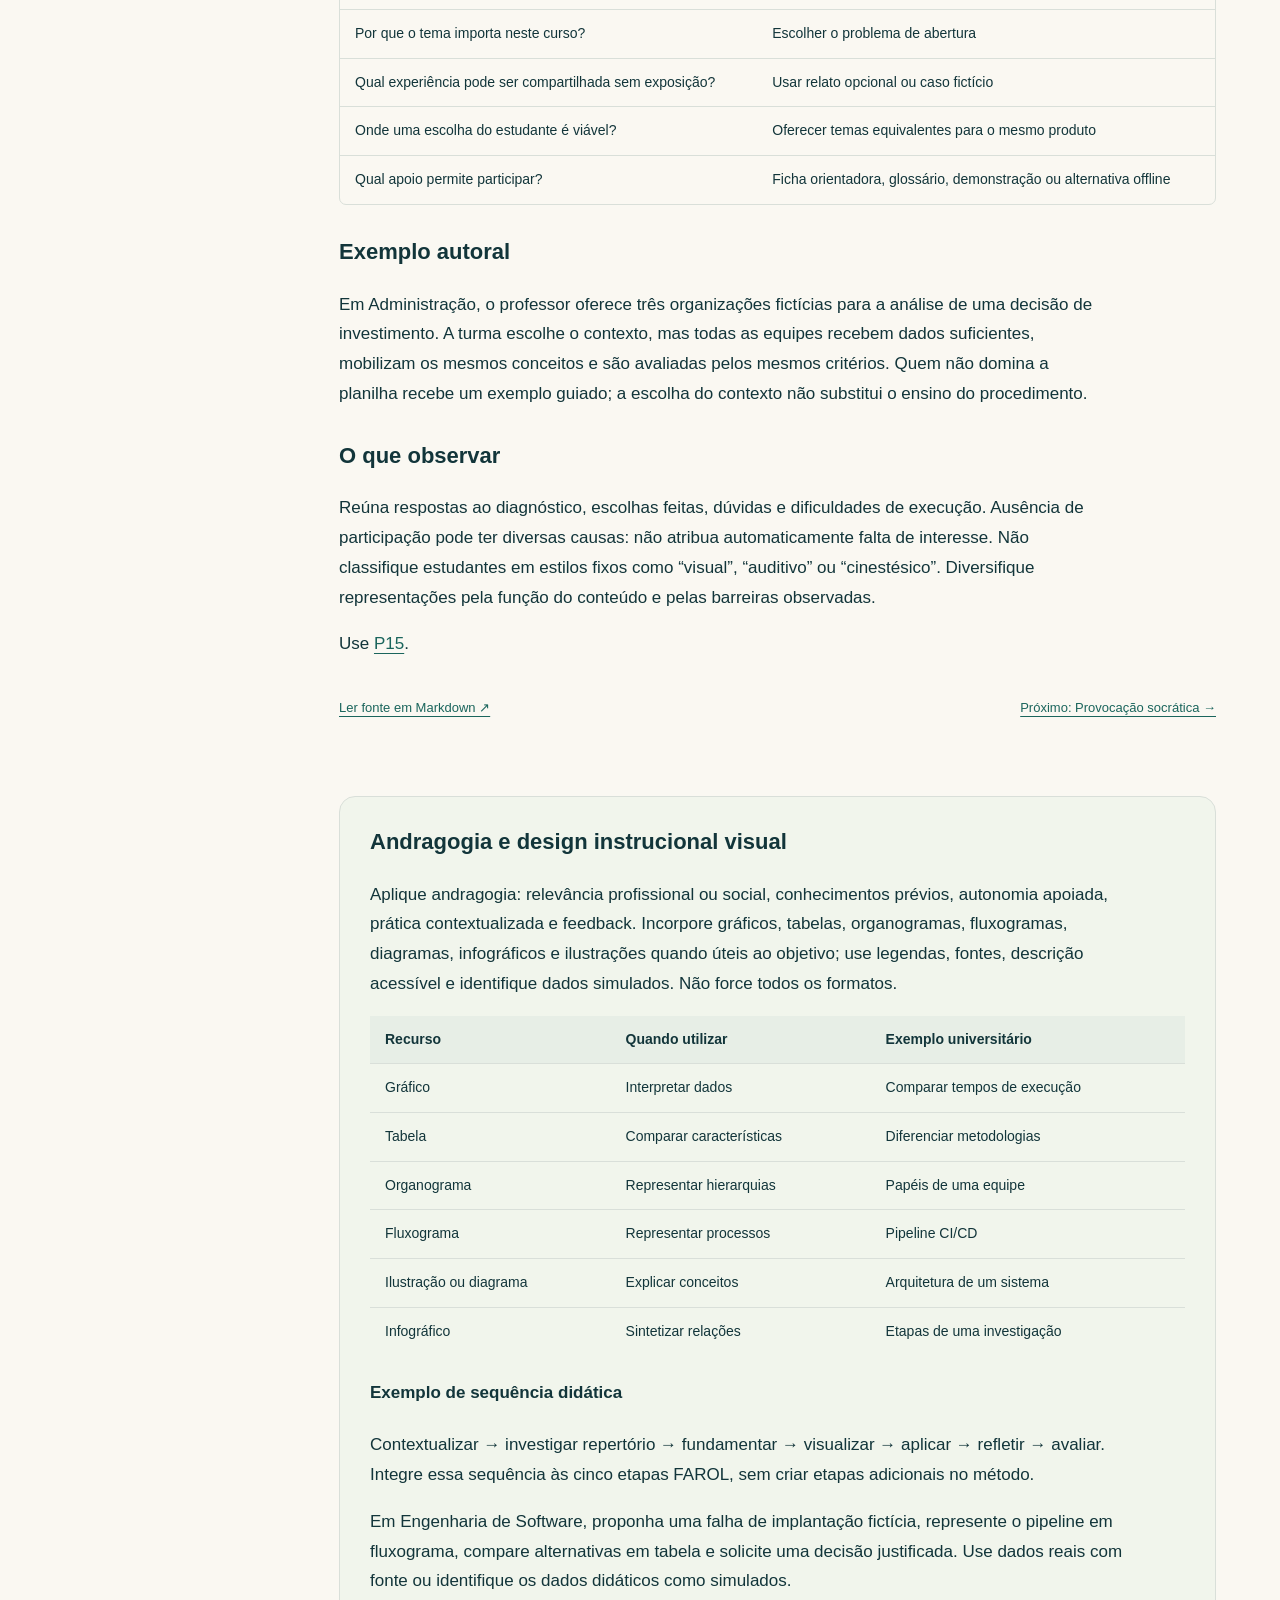
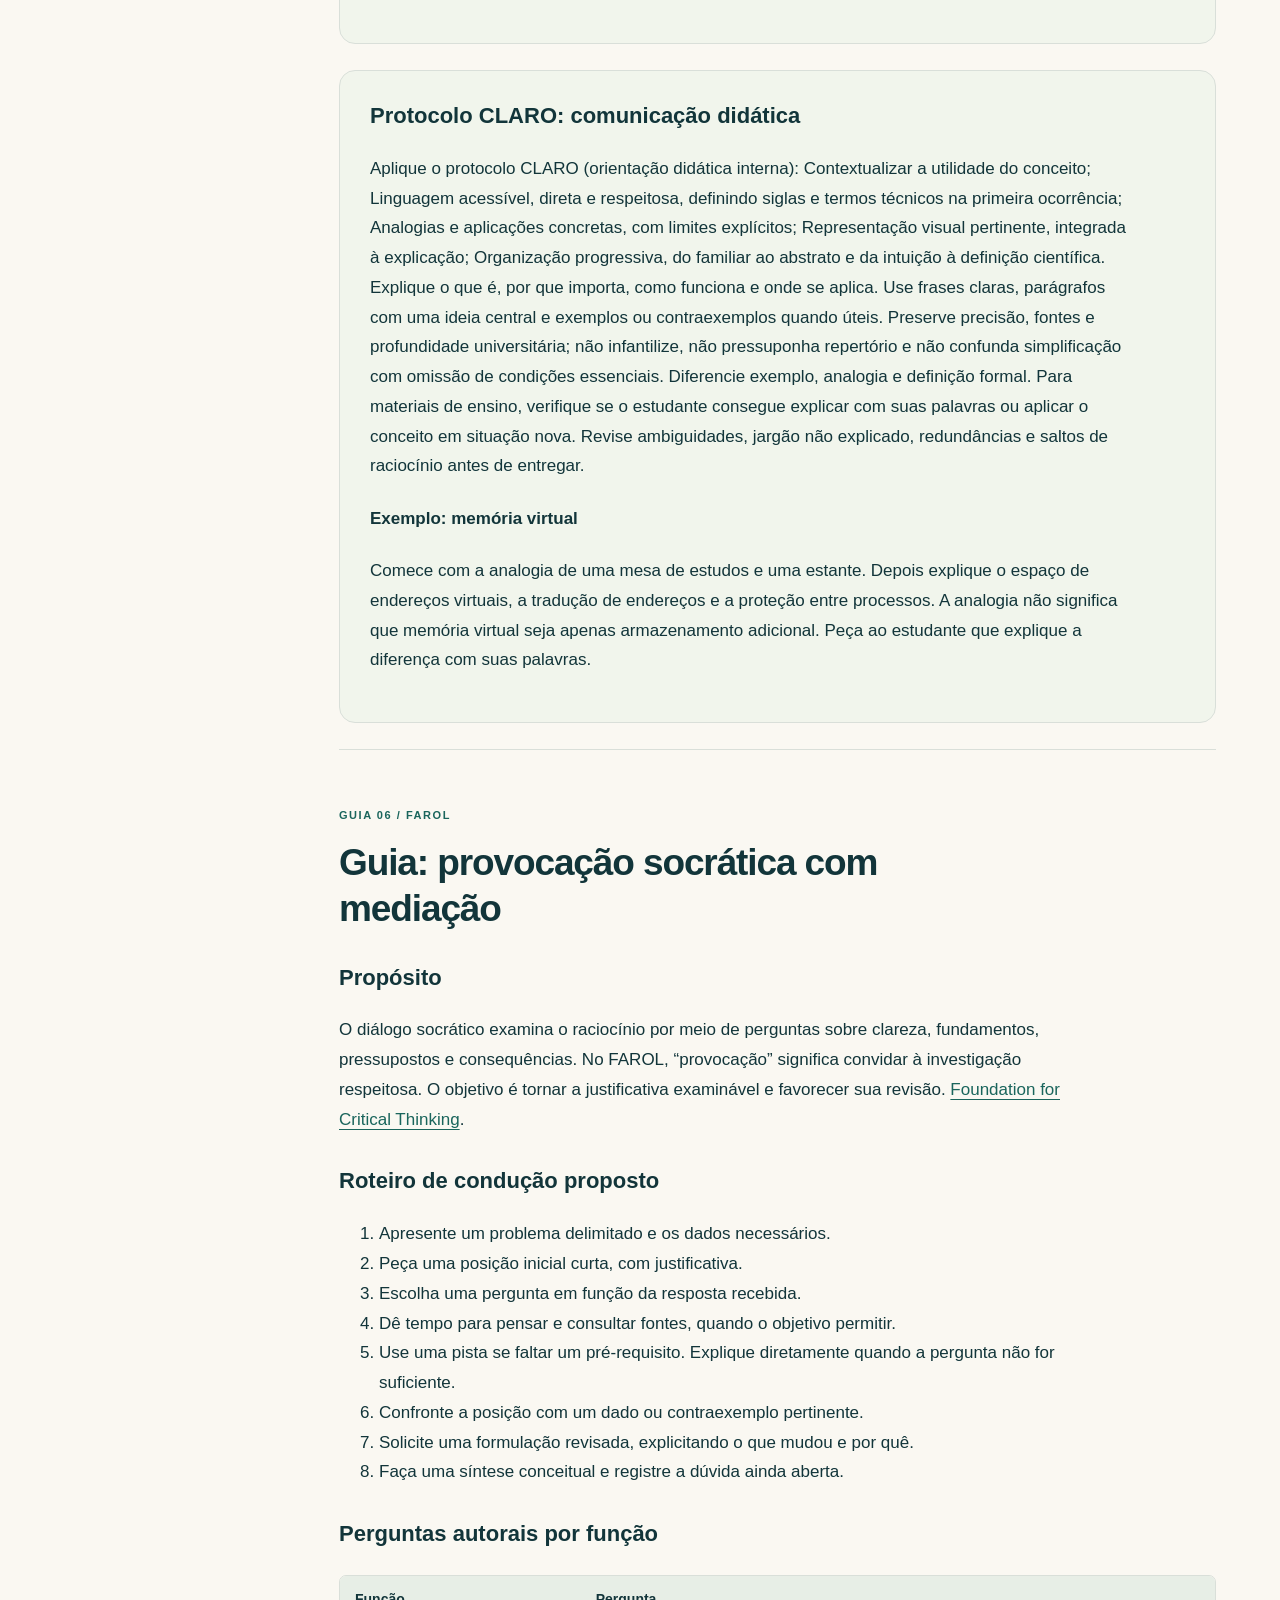
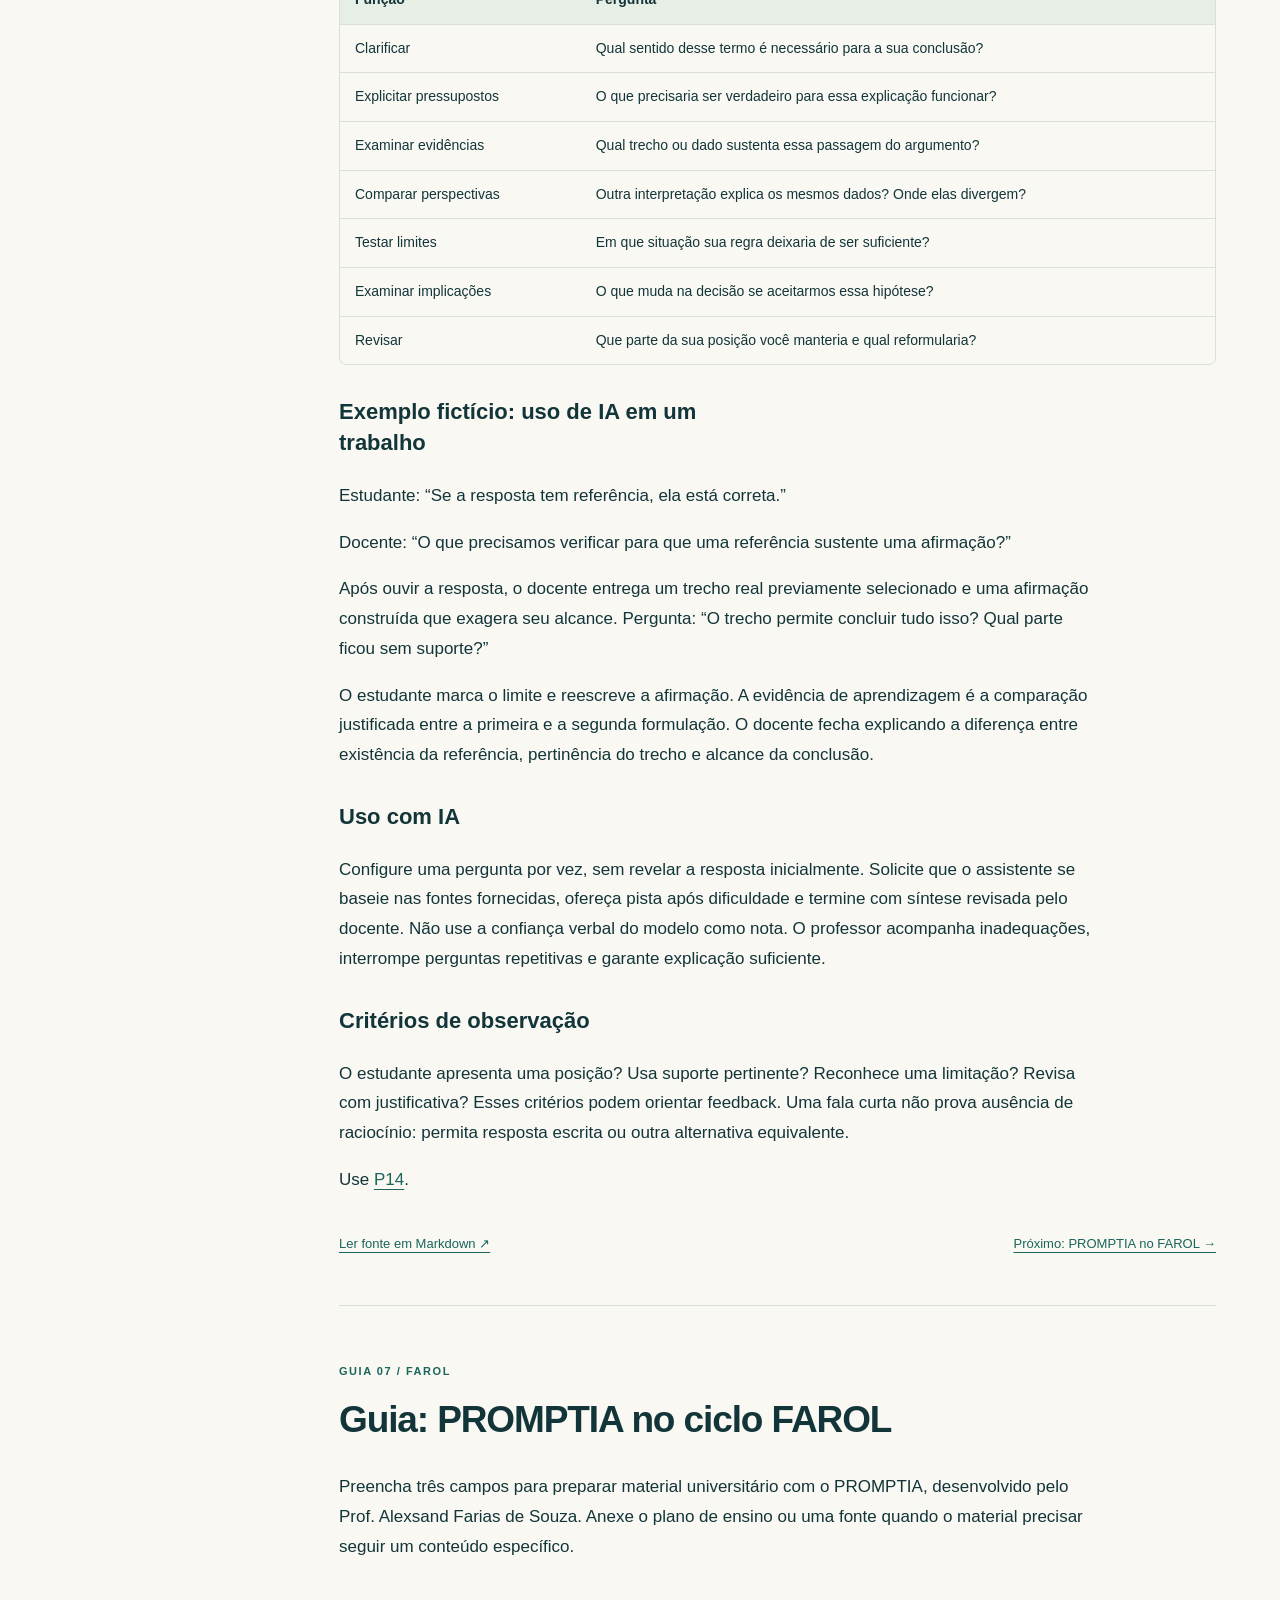
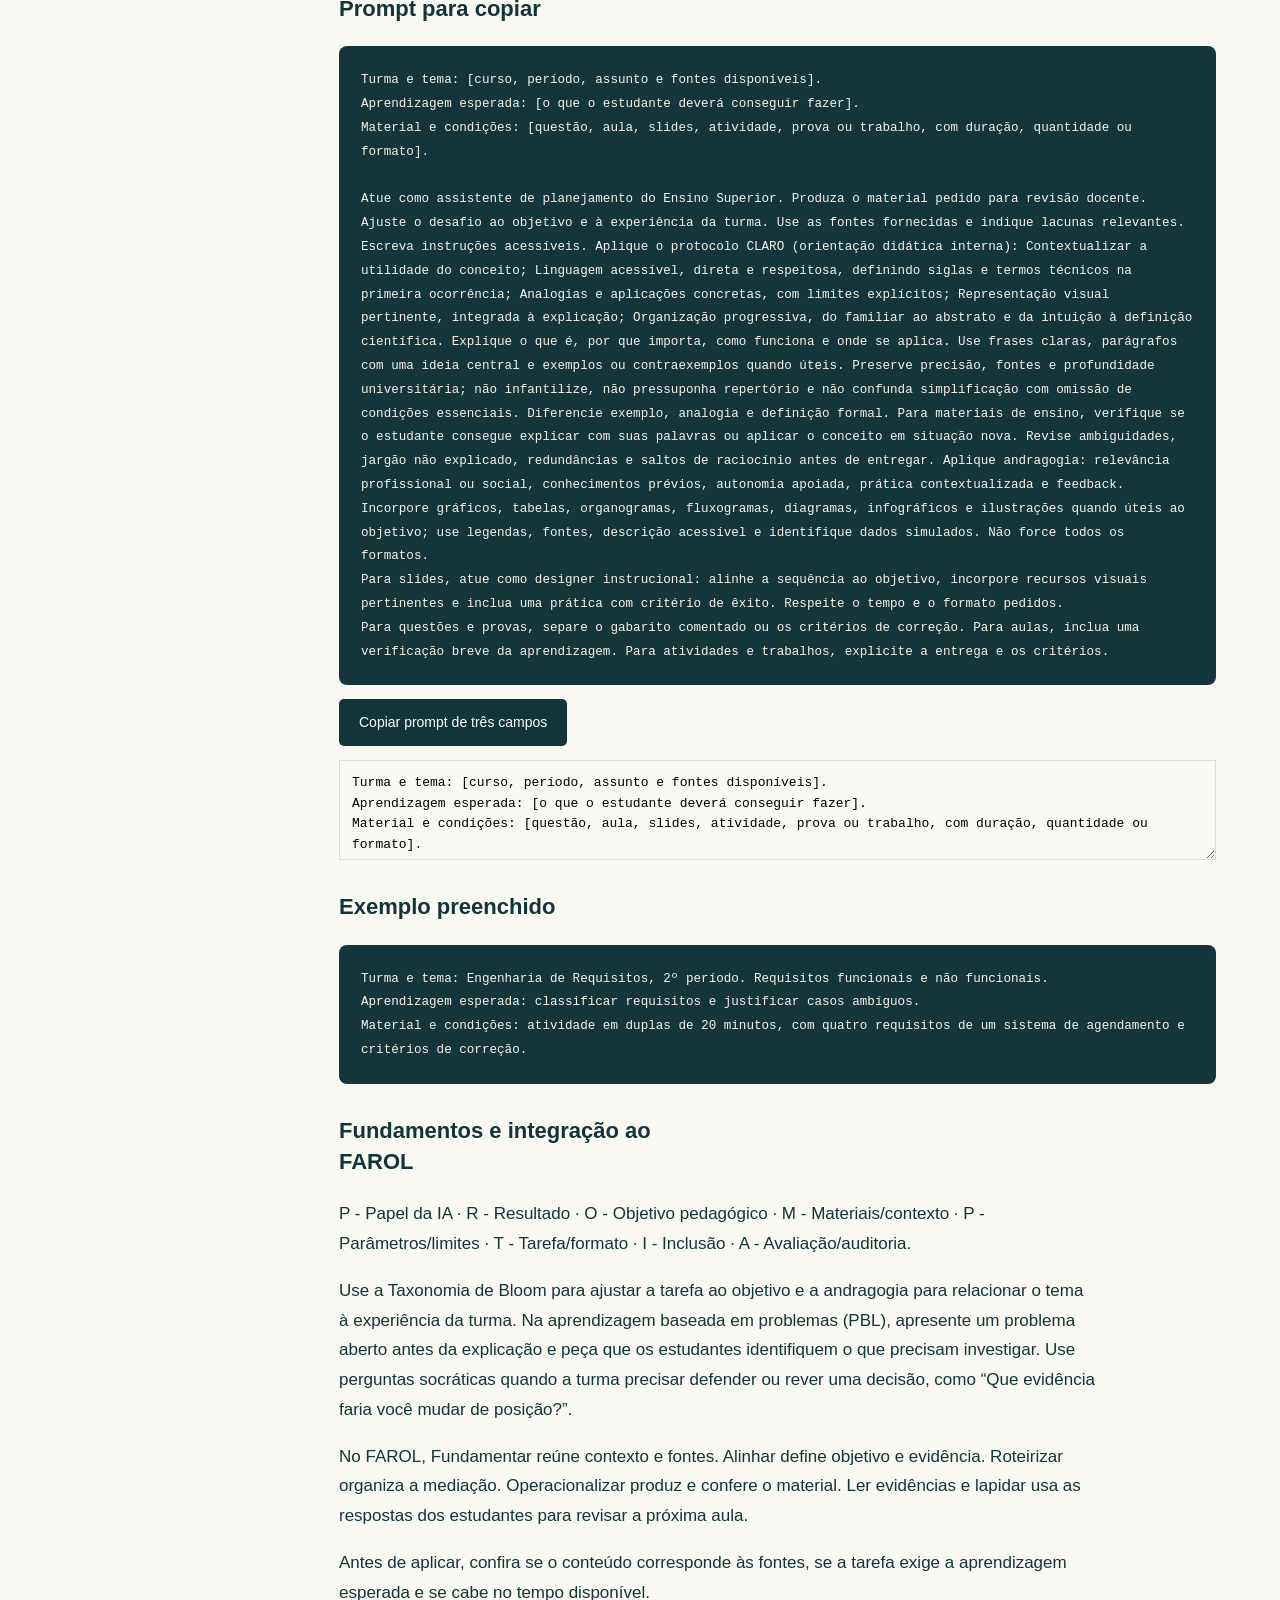
==== commit e6bc4da0: "feat(portal): premium aligned layout and interactive teaching demos" ====
--- a/docs/site/manual.html
+++ b/docs/site/manual.html
@@ -1,5 +1,5 @@
 <!doctype html>
-<html lang="pt-BR"><head><meta charset="utf-8"><meta name="viewport" content="width=device-width,initial-scale=1"><title>Manual FAROL | Da fonte à aula</title><meta name="description" content="Aprenda a criar aulas com o FAROL: início rápido, Bloom, andragogia, diálogo socrático, PROMPTIA, 17 prompts e FAQ."><link rel="icon" href="favicon.svg"><link rel="stylesheet" href="manual.css?v=0.6.0"><script src="manual.js?v=0.5.0" defer></script></head>
+<html lang="pt-BR"><head><meta charset="utf-8"><meta name="viewport" content="width=device-width,initial-scale=1"><title>Manual FAROL | Da fonte à aula</title><meta name="description" content="Aprenda a criar aulas com o FAROL: início rápido, Bloom, andragogia, diálogo socrático, PROMPTIA, 17 prompts e FAQ."><link rel="icon" href="favicon.svg"><link rel="stylesheet" href="manual.css?v=layout-20261127"><script src="manual.js?v=0.5.0" defer></script></head>
 <body id="topo"><a class="skip" href="#manual-conteudo">Pular para os guias</a><header class="manual-header"><a href="index.html" class="wordmark"><img src="favicon.svg" width="36" height="36" alt="">FAROL <small>MANUAL DE APLICAÇÃO</small></a><a href="index.html#planejar">Planejar uma aula ↗</a></header>
 <div class="manual-shell"><aside><p class="eyebrow">SEU PERCURSO</p><nav aria-label="Guias do manual"><a href="#comece"><span>01</span>Comece por uma aula</a><a href="#modelo"><span>02</span>Modelo e fluxo FAROL</a><a href="#fontes"><span>03</span>Trabalhar no NotebookLM</a><a href="#bloom"><span>04</span>Bloom e alinhamento</a><a href="#adultos"><span>05</span>Andragogia e contexto</a><a href="#protocolo-claro">Protocolo CLARO</a><a href="#socratico"><span>06</span>Provocação socrática</a><a href="#promptia"><span>07</span>PROMPTIA no FAROL</a><a href="#areas"><span>08</span>Adaptar à sua disciplina</a><a href="#producao"><span>09</span>Produzir e revisar</a><a href="#prompts"><span>10</span>Biblioteca de 17 prompts</a><a href="#faq"><span>11</span>Perguntas frequentes</a><a href="#referencias"><span>12</span>Referências e autoria</a></nav><p class="aside-note">Comece por uma aula. Avance com suas fontes e revisão docente.</p><a href="https://github.com/alexsandsouza/metodofarol">Abrir repositório ↗</a></aside><main id="manual-conteudo"><div class="manual-hero"><p class="eyebrow">MODELO DE ENGENHARIA DE MATERIAIS DIDÁTICOS</p><h1>Da fonte à aula.<br><em>Com intenção e critério.</em></h1><p>Um percurso para planejar, produzir, aplicar e melhorar materiais no Ensino Superior. Você encontra instruções completas, exemplos, critérios e comandos para adaptar ao seu contexto.</p><p class="author">Concepção: <strong>Alexsand Farias</strong> · Formação e Aprendizagem com Recursos Orientados por IA</p><div class="hero-tags"><span>12 guias de leitura</span><span>17 prompts copiáveis</span><span>Sem programação no uso básico</span></div><p class="development">Proposta em desenvolvimento. Referenciais identificados; eficácia do conjunto ainda a investigar.</p><a class="primary" href="#comece">Preparar minha primeira aula ↓</a></div><section id="comece" class="chapter" aria-label="Comece por uma aula"><p class="chapter-number">GUIA 01 / FAROL</p><h2>Prepare sua primeira aula</h2><p>Informe turma e tema, ajuste o material desejado e copie o comando para o assistente de IA. Anexe as fontes que a aula deve seguir. O assistente entrega o material em uma resposta para revisão antes de usar em sala.</p><p><a href="index.html#planejar">Abrir o planejador de aula</a></p><details><summary>Consultar percurso detalhado (opcional)</summary>
 <h3>Antes de começar</h3>
--- a/docs/site/manual.css
+++ b/docs/site/manual.css
@@ -1 +1,4 @@
 :root{--ink:#12353a;--muted:#53666b;--paper:#faf8f2;--line:#d9dfd9;--gold:#e8bc76;--teal:#1a655c}*{box-sizing:border-box}html{scroll-behavior:smooth;scroll-padding-top:90px}body{margin:0;background:var(--paper);color:var(--ink);font:17px/1.75 Arial,Helvetica,sans-serif}a{color:var(--teal);text-underline-offset:4px}a:hover{color:#103c35}a:focus-visible,button:focus-visible,summary:focus-visible,textarea:focus-visible{outline:3px solid #b56d0e;outline-offset:5px}.skip{position:absolute;top:-100px;left:12px;background:white;padding:12px;z-index:10}.skip:focus{top:6px}.manual-header{position:sticky;top:0;z-index:4;display:flex;align-items:center;justify-content:space-between;padding:15px 4%;border-bottom:1px solid var(--line);background:#faf8f2f5;gap:16px}.wordmark{display:flex;gap:10px;align-items:center;font-weight:bold;text-decoration:none;letter-spacing:.1em}.wordmark small{font-size:10px;letter-spacing:.1em;font-weight:normal;margin-left:8px}.manual-header>a:last-child{font-size:14px;font-weight:bold}.manual-shell{display:grid;grid-template-columns:275px minmax(0,1fr);max-width:1480px;margin:auto}aside{position:sticky;top:78px;height:calc(100vh - 78px);overflow:auto;border-right:1px solid var(--line);padding:32px 22px}aside nav{display:grid;gap:2px}aside nav a{display:flex;align-items:baseline;gap:12px;padding:8px 6px;text-decoration:none;font-size:14px;line-height:1.45;border-radius:5px}aside nav a:hover,aside nav a[aria-current]{background:#e3eee7;color:#103c35}aside nav span{font-size:11px;color:var(--muted);min-width:20px}.aside-note{font-size:13px;color:var(--muted);border-top:1px solid var(--line);padding-top:22px}aside>a{font-size:13px}main{min-width:0;padding:45px clamp(24px,5vw,80px)}.manual-hero{padding:35px 0 65px}.eyebrow,.chapter-number{font-size:11px;letter-spacing:.14em;font-weight:bold;color:var(--teal)}h1{font-size:clamp(38px,4vw,60px);line-height:1.12;letter-spacing:-.045em;margin:20px 0 25px}h1 em{font-style:normal;color:var(--teal)}h2{font-size:clamp(27px,3vw,37px);line-height:1.22;letter-spacing:-.03em;margin-top:15px}h3{font-size:22px;line-height:1.4;margin-top:32px}p,li{max-width:80ch}.author{font-size:14px;color:var(--muted)}.hero-tags{display:flex;gap:8px;flex-wrap:wrap;margin:25px 0}.hero-tags span{font-size:12px;background:#e7eee6;padding:6px 12px;border-radius:20px}.development{font-size:13px;color:var(--muted)}.primary{display:inline-block;background:var(--ink);color:white;padding:12px 20px;border-radius:7px;text-decoration:none;margin-top:12px}.primary:hover{color:var(--gold)}.chapter{padding:45px 0 50px;border-top:1px solid var(--line);scroll-margin-top:75px}.chapter-end{display:flex;gap:16px;justify-content:space-between;margin-top:38px;font-size:13px}.table-scroll{overflow-x:auto;margin:25px 0;border:1px solid var(--line);border-radius:7px}table{border-collapse:collapse;width:100%;font-size:14px;line-height:1.55;min-width:560px}th,td{padding:13px 15px;text-align:left;vertical-align:top;border-bottom:1px solid var(--line)}th{background:#e7eee6;font-weight:bold}tr:last-child td{border-bottom:0}pre{padding:22px;white-space:pre-wrap;overflow-wrap:anywhere;background:#14363a;color:#f7f4e9;border-radius:8px;font:14px/1.7 ui-monospace,Consolas,monospace}code{font-size:.9em}blockquote{border-left:3px solid var(--gold);margin:24px 0;padding-left:20px}.prompt{border:1px solid var(--line);border-radius:7px;margin:12px 0;background:#fffdf8}.prompt summary{cursor:pointer;padding:17px 20px;font-weight:bold;line-height:1.4}.prompt-body{padding:0 22px 24px}.prompt-body h3:first-child{display:none}.copy{background:var(--ink);color:white;border:0;border-radius:5px;padding:11px 20px;cursor:pointer;font:inherit;font-size:14px}.copy-source{display:block;width:100%;height:100px;margin-top:14px;padding:12px;border:1px solid var(--line);background:var(--paper);font:13px/1.6 monospace;resize:vertical}.status{position:fixed;bottom:15px;right:15px;background:var(--ink);color:white;padding:12px 20px;border-radius:8px;box-shadow:0 3px 15px #0002;max-width:90vw;z-index:10}footer{padding:35px 0;border-top:1px solid var(--line);font-size:13px;color:var(--muted)}[hidden]{display:none!important}@media(max-width:850px){.manual-shell{display:block}aside{position:static;height:auto;border-right:0;border-bottom:1px solid var(--line);padding:20px 24px}aside nav{grid-template-columns:repeat(2,minmax(0,1fr))}.aside-note,aside>a{display:none}main{padding:15px 24px}.manual-hero{padding-top:25px}.wordmark small{display:none}.manual-header{padding:12px 20px}.manual-header>a:last-child{font-size:12px}.chapter-end{flex-direction:column;gap:8px}body{font-size:16px}.chapter{padding-top:30px}}@media(max-width:420px){aside nav a{font-size:12px}aside nav{gap:0}main{padding-inline:18px}}@media(prefers-reduced-motion:reduce){html{scroll-behavior:auto}}@media print{aside,.manual-header,.copy,.copy-source,.chapter-end,.status{display:none!important}.manual-shell{display:block}main{padding:0}.chapter{break-before:page}pre{background:#eee;color:#111}table{min-width:0}}
+
+/* Manual: alinhamento e tabelas responsivas. */
+main{width:100%;max-width:1120px;margin-inline:auto}.chapter{min-width:0}.chapter h2,.chapter h3{max-width:32ch}.chapter p{line-height:1.75}.chapter table{min-width:0;table-layout:auto}.chapter td,.chapter th{overflow-wrap:anywhere}.prompt{border-radius:12px;overflow:hidden}.prompt summary:hover{background:#eef3e9}.prompt-body{min-width:0}#aprendizagem-visual,#protocolo-claro{padding:clamp(18px,3vw,30px);margin:26px 0;border:1px solid #d9dfd9;border-radius:16px;background:#f1f5ec;overflow-x:auto}#aprendizagem-visual h3,#protocolo-claro h3{margin-top:0}#aprendizagem-visual table{min-width:0;width:100%}@media(max-width:600px){.manual-header{gap:8px}.wordmark{letter-spacing:0}.manual-shell main{padding-inline:18px}#aprendizagem-visual td,#aprendizagem-visual th{padding:8px;font-size:12px}}
